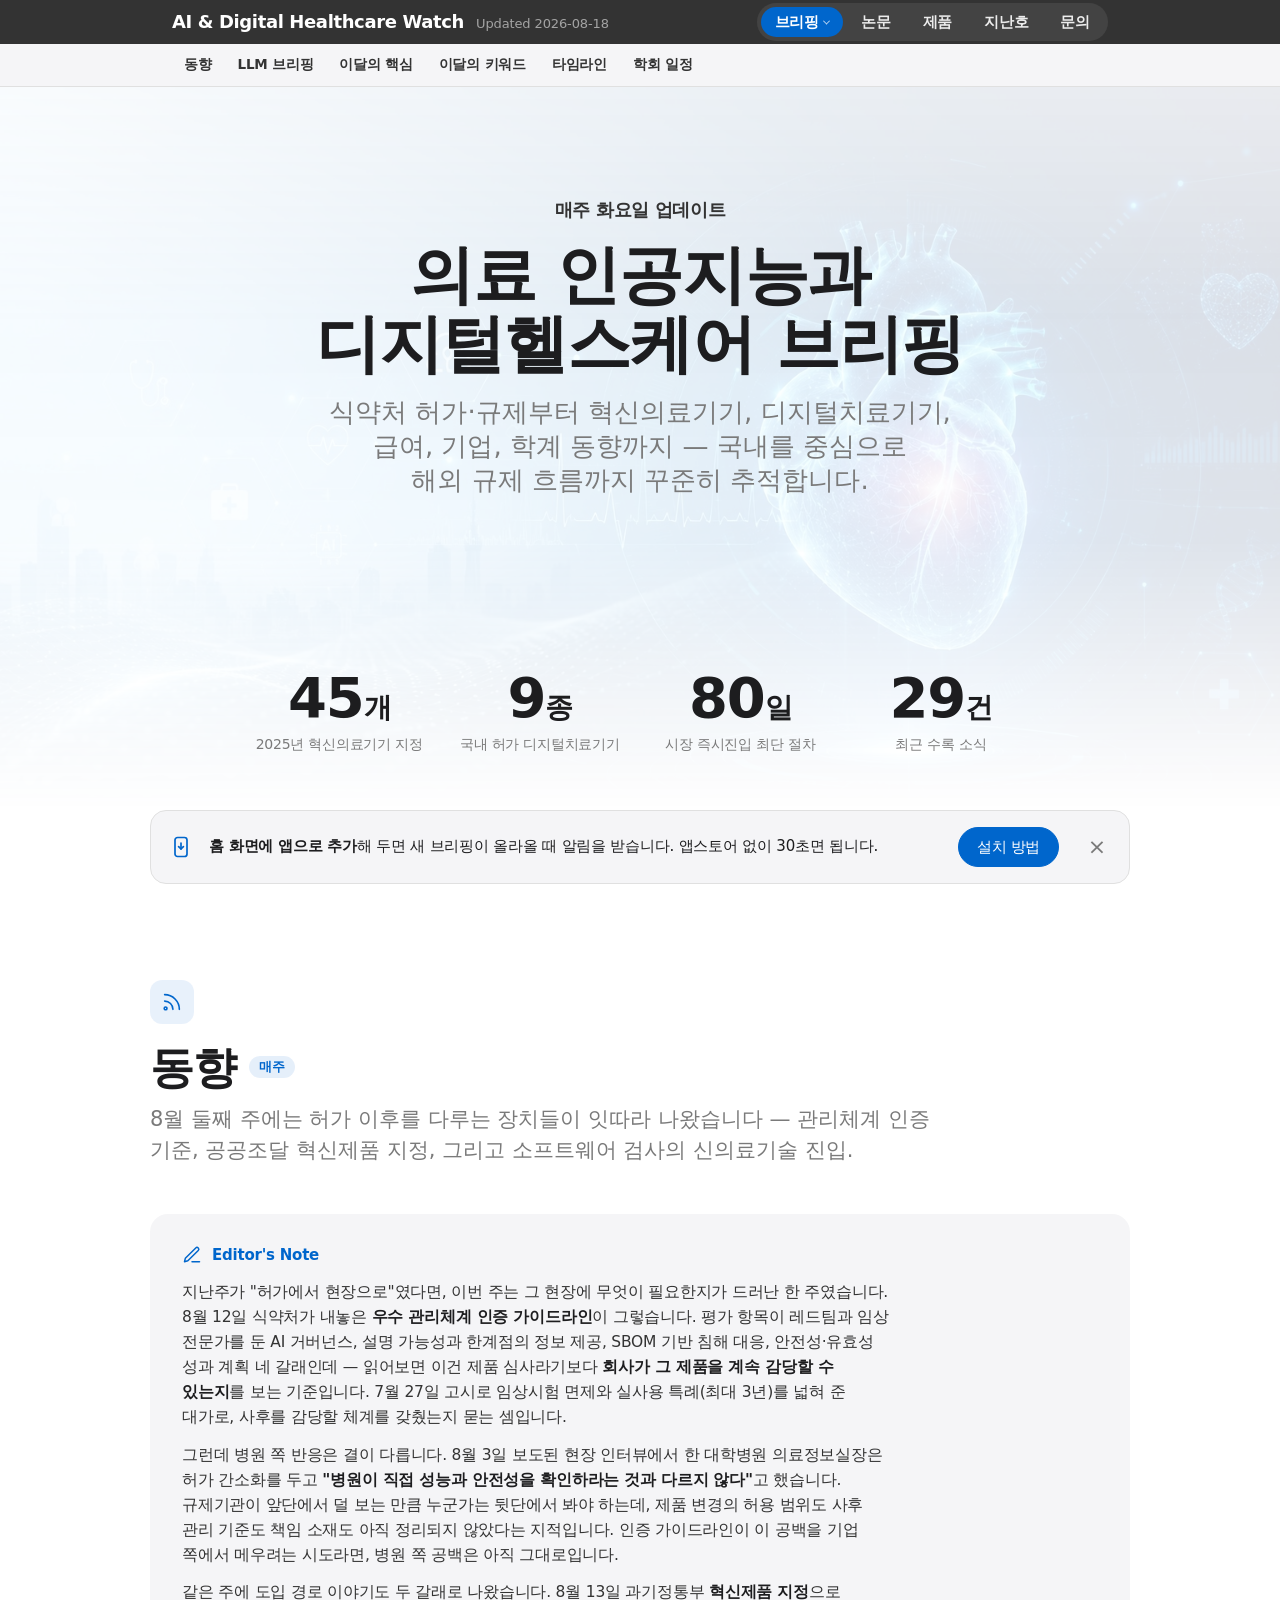
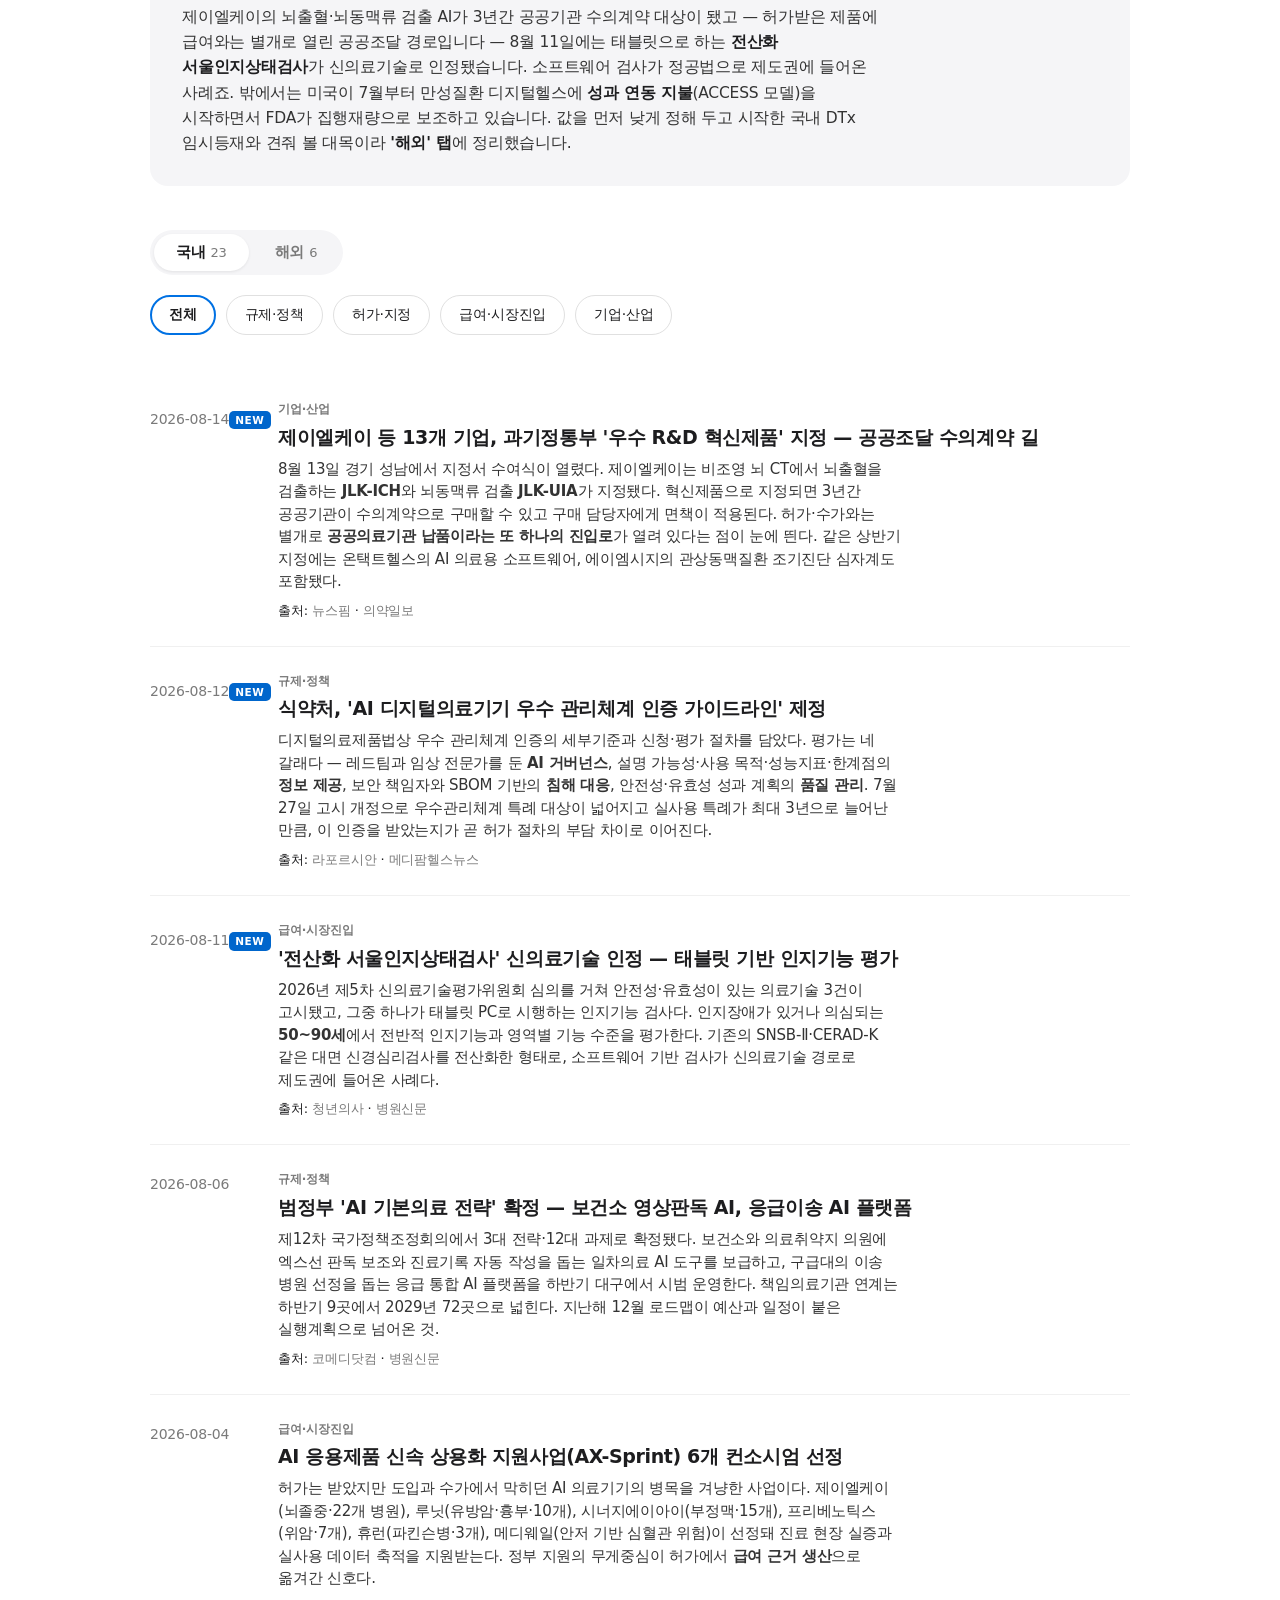
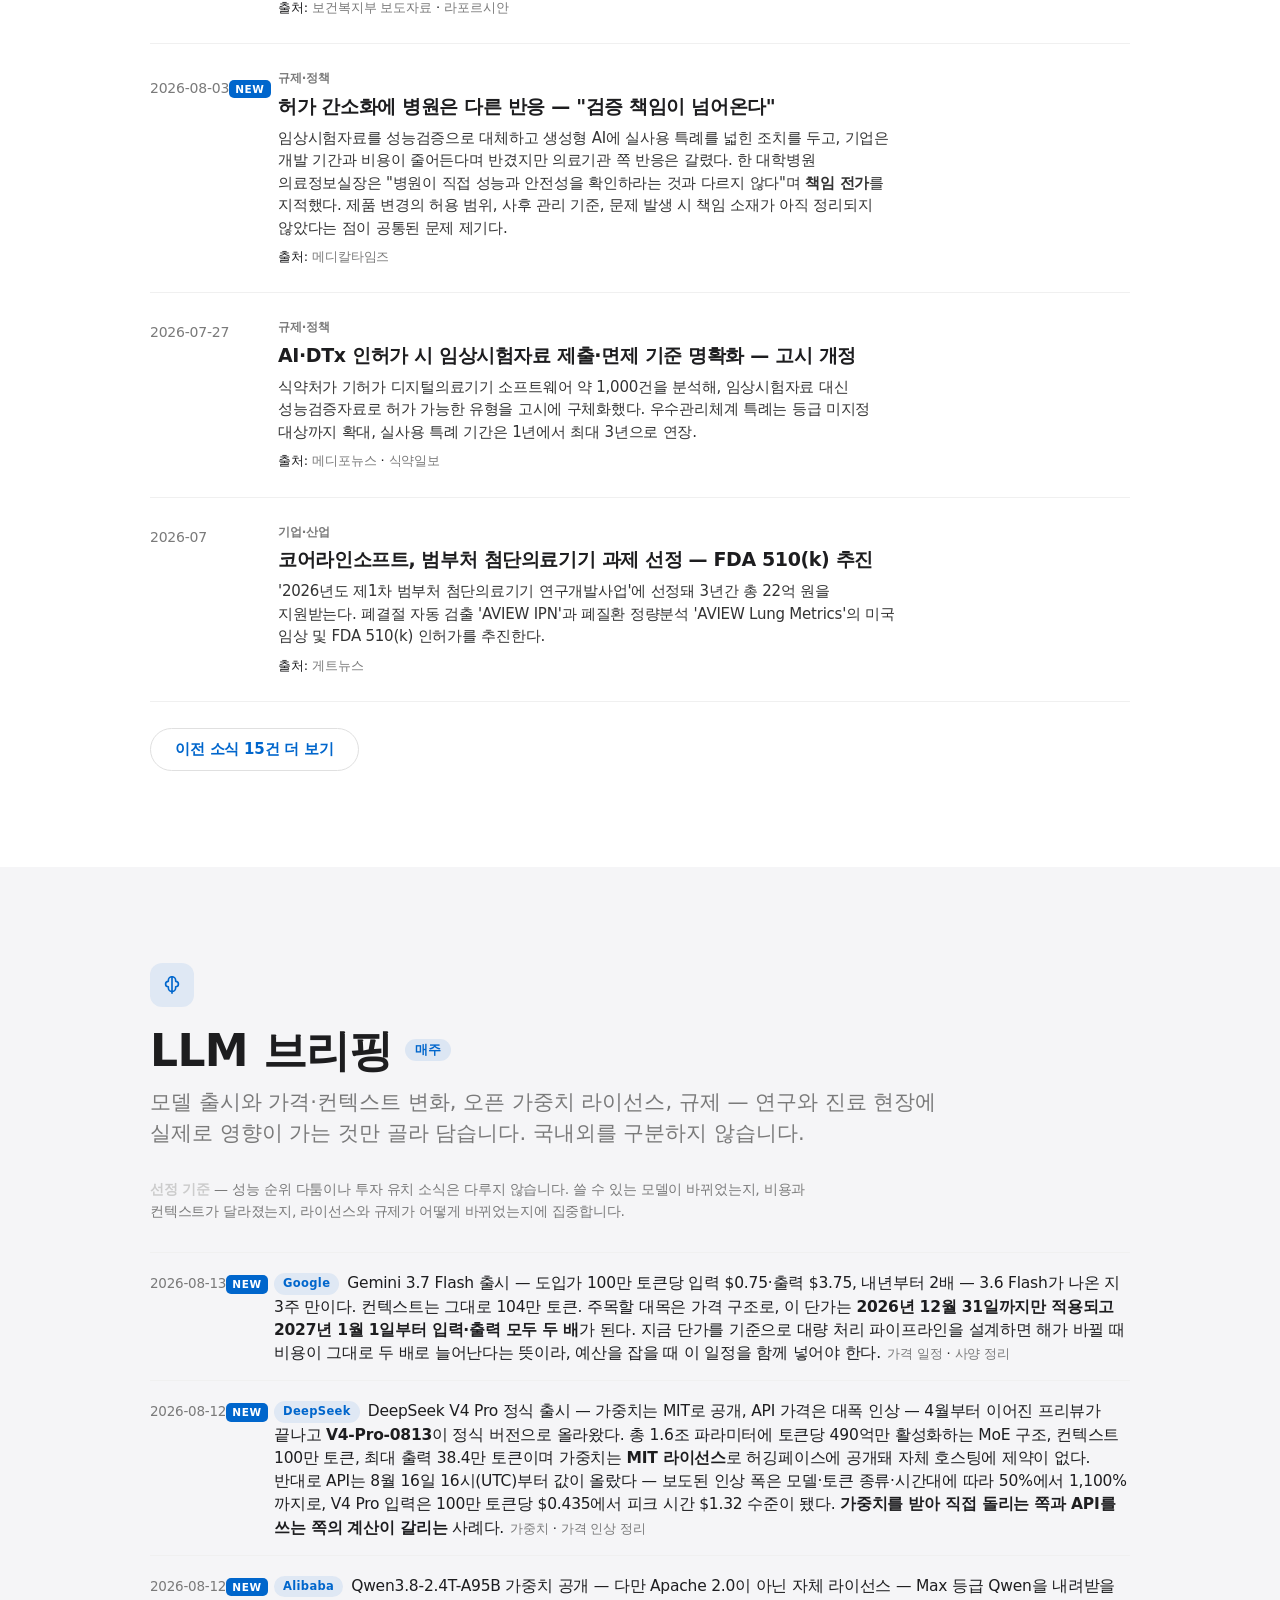
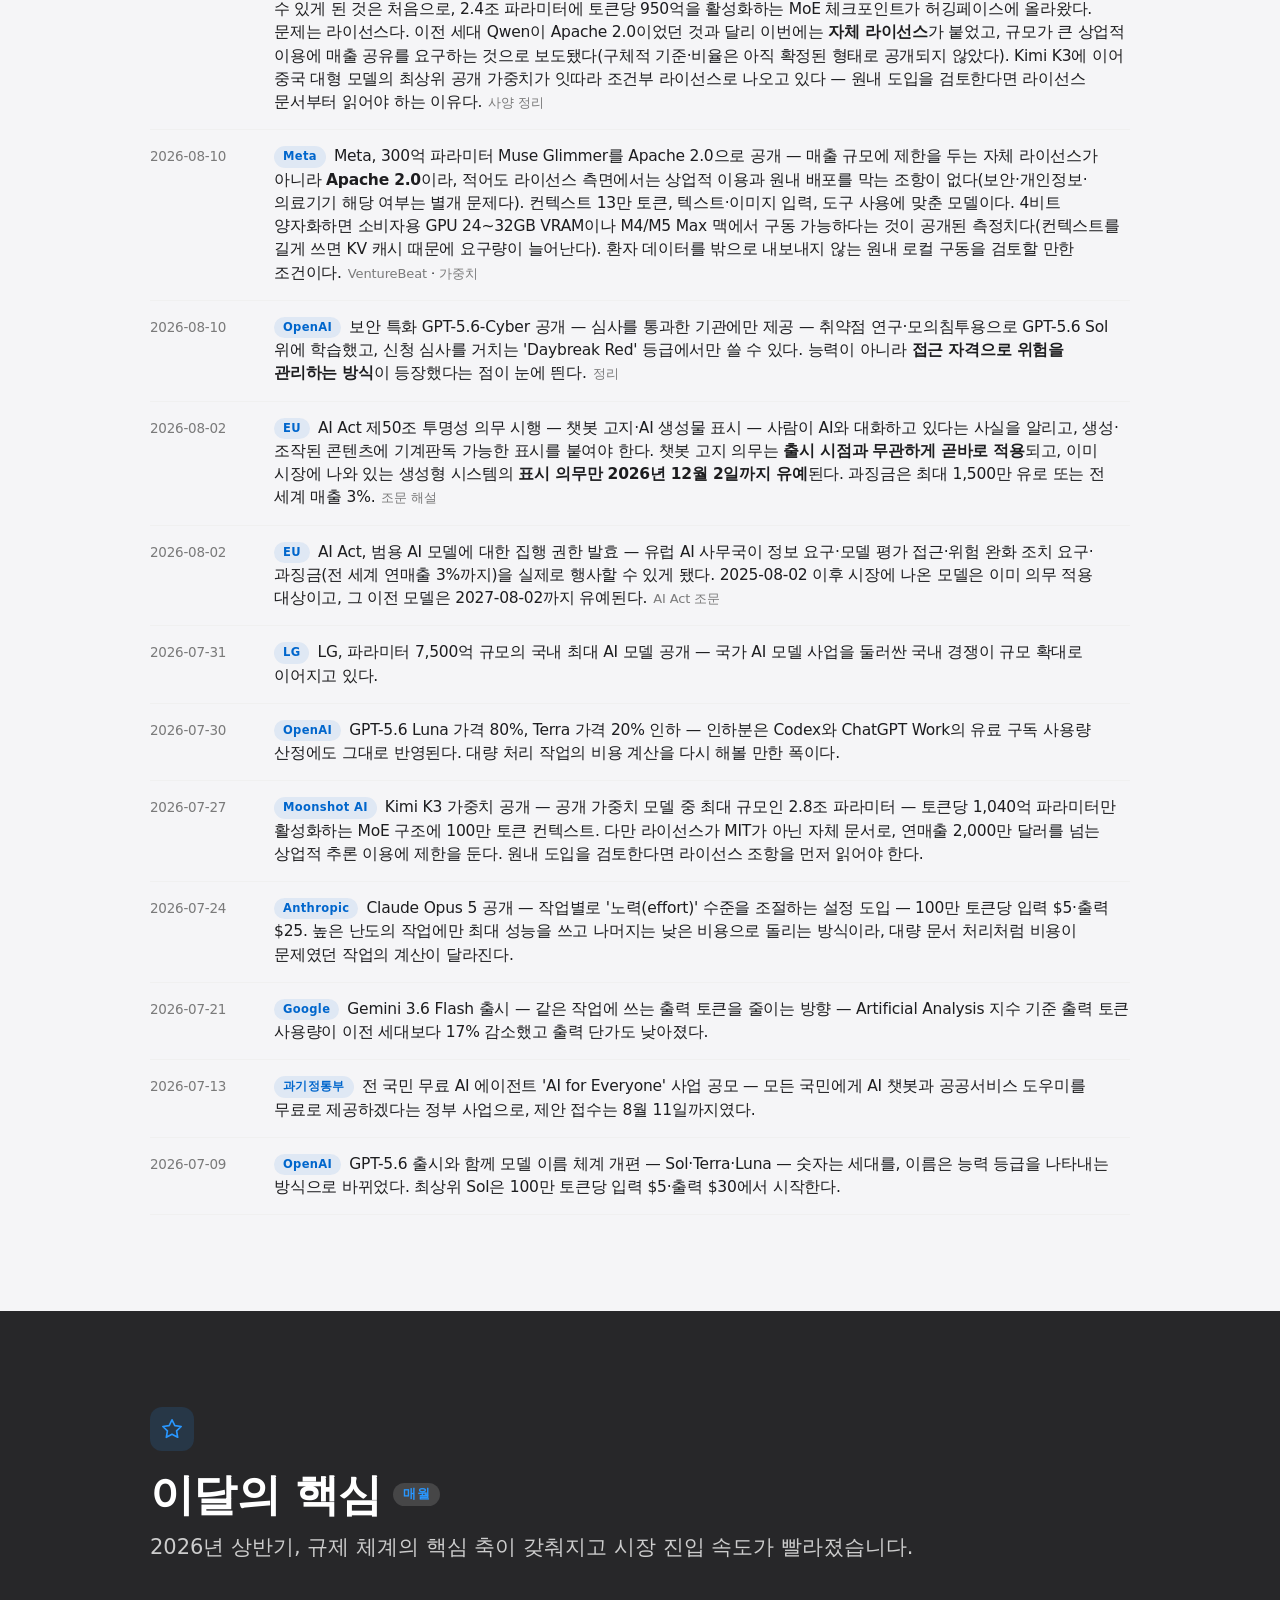
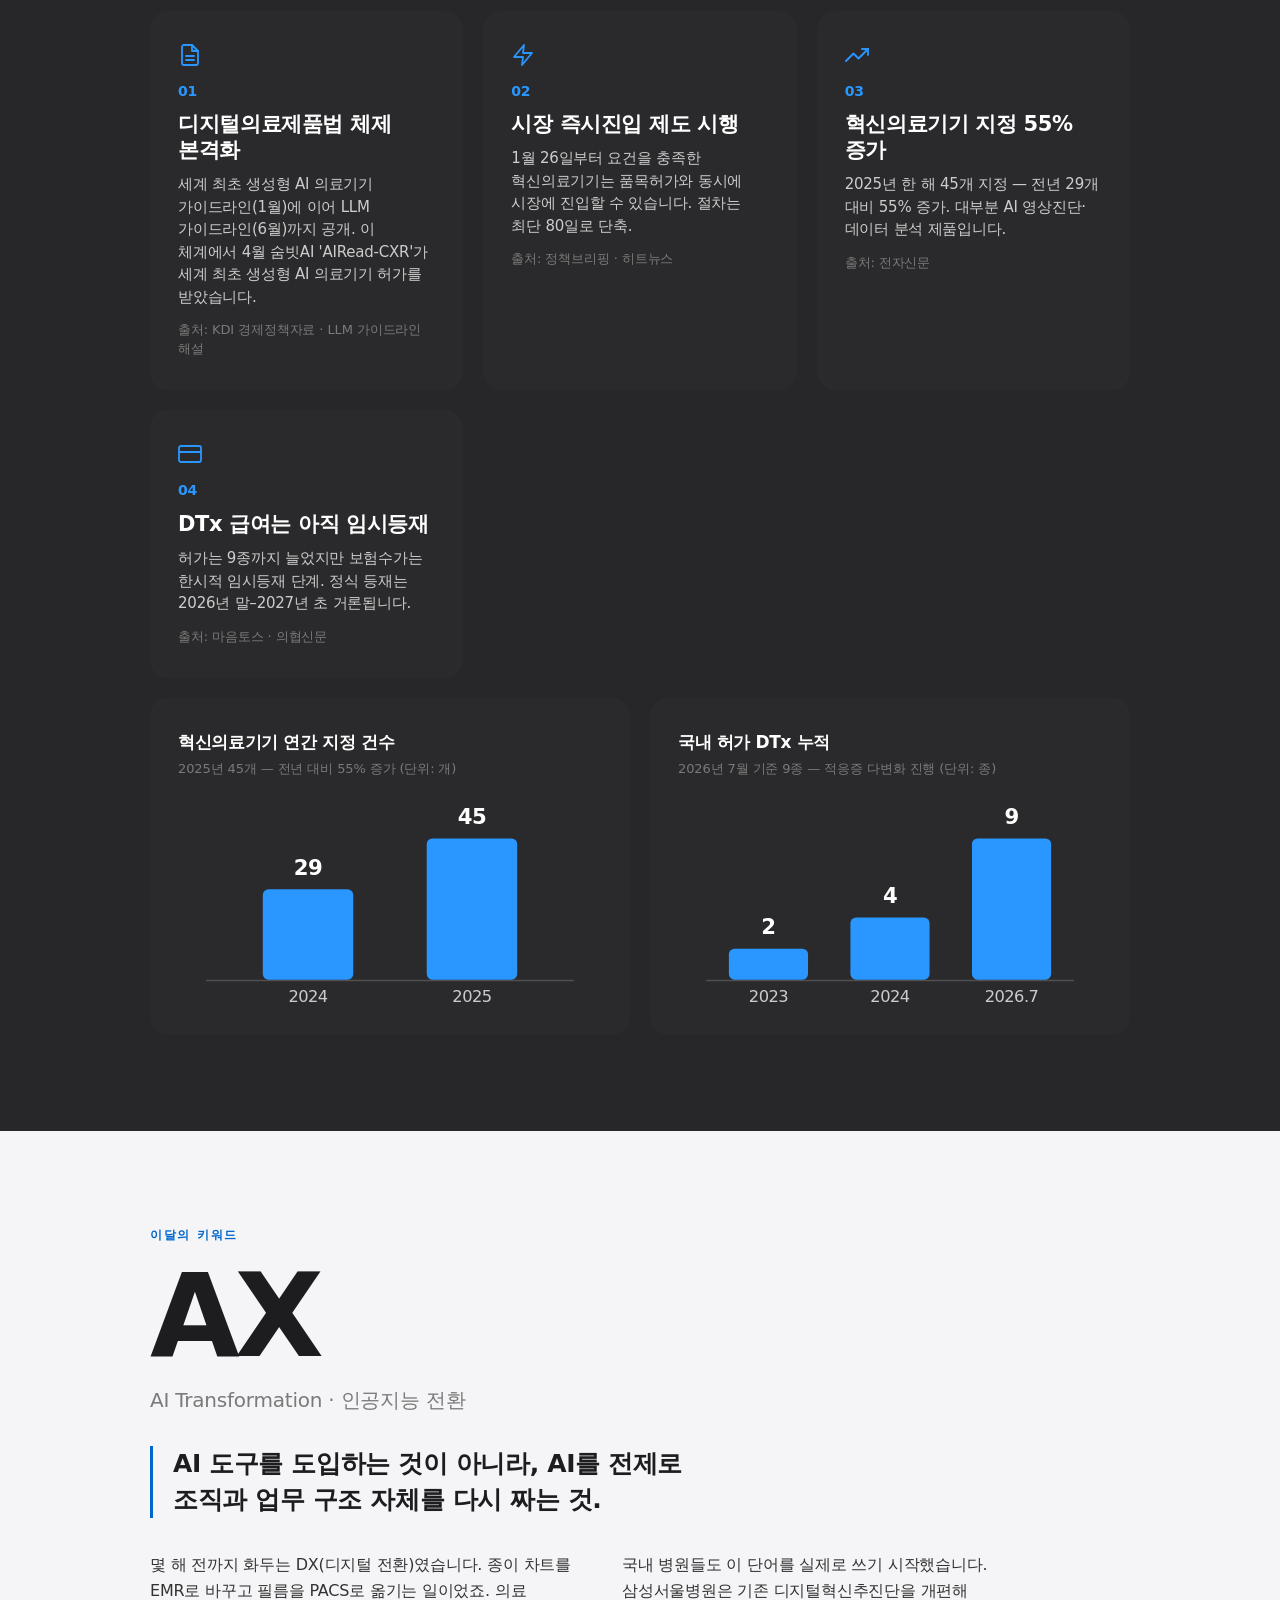
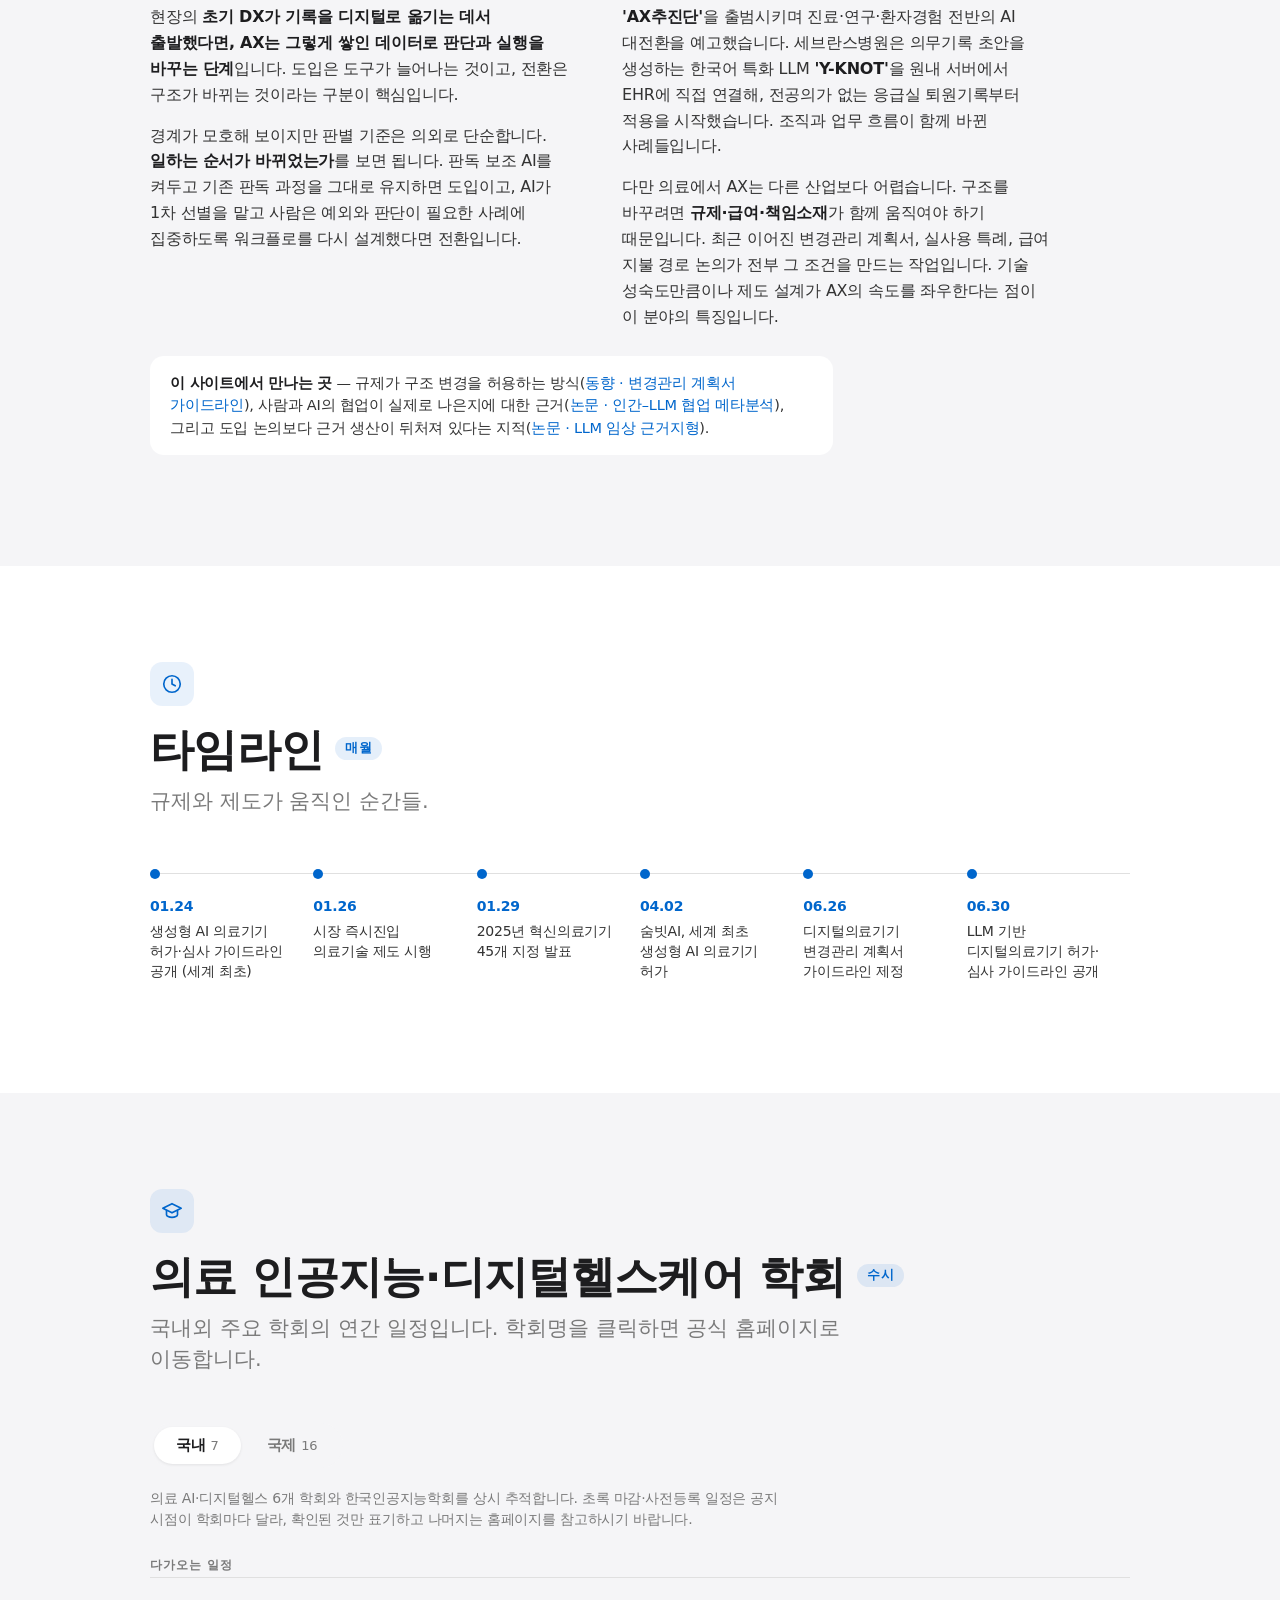
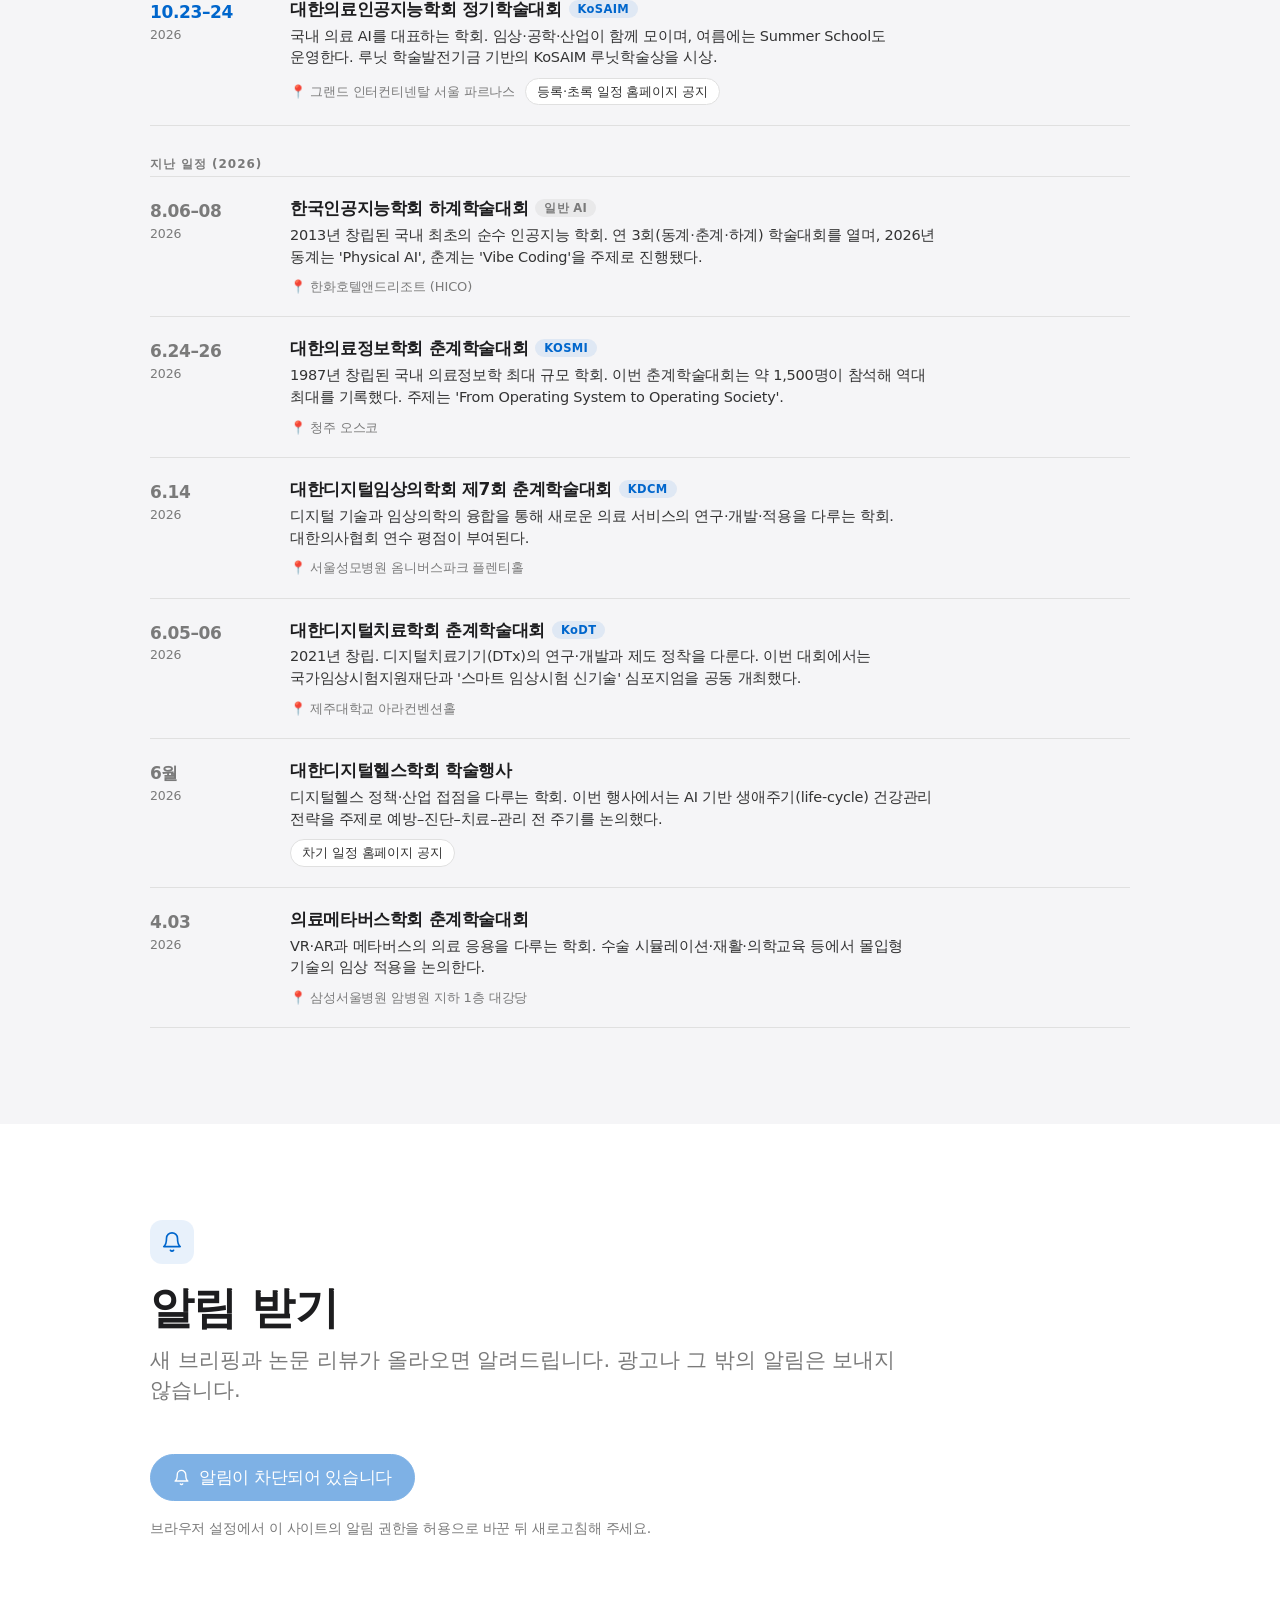
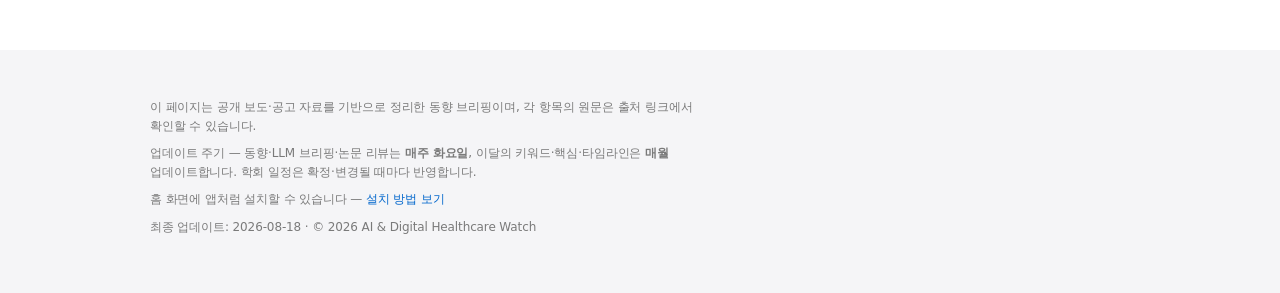
==== index.html @ 0e938708 "이번 업데이트에서 새로 들어온 항목에 NEW 배지 표시, 업데이트 날짜 8-18로 정정 항목에 data-added를 심고 페이지에서 가장 최근 값만 표시한다. 다음 업데이트가 올라" ====
<!DOCTYPE html>
<html lang="ko">
<head>
<meta charset="utf-8">
<meta name="viewport" content="width=device-width, initial-scale=1, viewport-fit=cover">
<meta name="description" content="국내 디지털헬스·의료 AI 규제, 허가, 급여, 기업·학회 동향과 논문 리뷰를 정리한 업데이트형 브리핑">
<title>AI &amp; Digital Healthcare Watch — 의료 인공지능·디지털헬스케어 동향</title>
<link rel="canonical" href="https://docgpt.ai.kr/">

<!-- PWA (홈화면 설치·오프라인) -->
<link rel="manifest" href="/manifest.json?v=3">
<meta name="theme-color" content="#000000">
<link rel="icon" href="/favicon.ico?v=2" sizes="any">
<link rel="icon" href="/icon-32.png?v=2" type="image/png" sizes="32x32">
<link rel="icon" href="/icon-192.png?v=2" type="image/png" sizes="192x192">
<link rel="apple-touch-icon" href="/apple-touch-icon.png?v=2">
<meta name="apple-mobile-web-app-capable" content="yes">
<meta name="apple-mobile-web-app-status-bar-style" content="black">
<meta name="apple-mobile-web-app-title" content="DocGPT">

<!-- Open Graph (페이스북·카카오톡 등 공유 미리보기) -->
<meta property="og:type" content="website">
<meta property="og:site_name" content="AI &amp; Digital Healthcare Watch">
<meta property="og:locale" content="ko_KR">
<meta property="og:url" content="https://docgpt.ai.kr/">
<meta property="og:title" content="의료 인공지능과 디지털헬스케어 브리핑">
<meta property="og:description" content="식약처 허가·규제부터 혁신의료기기, 디지털치료기기, 급여, 기업, 학회, 논문 리뷰까지 꾸준히 업데이트합니다.">
<meta property="og:image" content="https://docgpt.ai.kr/og-image.jpg">
<meta property="og:image:secure_url" content="https://docgpt.ai.kr/og-image.jpg">
<meta property="og:image:type" content="image/jpeg">
<meta property="og:image:width" content="1200">
<meta property="og:image:height" content="630">
<meta property="og:image:alt" content="AI &amp; Digital Healthcare Watch — 의료 인공지능과 디지털헬스케어 브리핑">
<meta name="twitter:card" content="summary_large_image">
<meta name="twitter:title" content="의료 인공지능과 디지털헬스케어 브리핑">
<meta name="twitter:description" content="식약처 허가·규제부터 혁신의료기기, 디지털치료기기, 급여, 기업, 학회, 논문 리뷰까지 꾸준히 업데이트합니다.">
<meta name="twitter:image" content="https://docgpt.ai.kr/og-image.jpg">
<link rel="stylesheet" href="/assets/site.css?v=3">
</head>
<body>

<header class="gnav">
  <div class="gnav-inner">
    <div class="brand">
      <a class="wordmark" href="#top">AI &amp; Digital Healthcare Watch</a>
      <span class="updated">Updated 2026-08-18</span>
    </div>
    <nav>
      <span class="menu-wrap">
        <a class="current" href="/" aria-haspopup="true" aria-expanded="false">브리핑</a>
        <span class="dropdown" role="menu">
          <a href="/#news">동향</a>
          <a href="/#llm">LLM 브리핑</a>
          <a href="/#highlights">이달의 핵심</a>
          <a href="/#keyword">이달의 키워드</a>
          <a href="/#timeline">타임라인</a>
          <a href="/#academia">학회 일정</a>
        </span>
      </span>
      <a href="/papers/">논문</a>
      <a href="/products/">제품</a>
      <a href="/archive/">지난호</a>
      <a href="/about/">문의</a>
    </nav>
  </div>
</header>

<!-- 브리핑 내부 섹션 바로가기 (site.css의 .subnav 컴포넌트 사용) -->
<nav class="subnav" aria-label="브리핑 섹션 바로가기">
  <div class="subnav-inner">
    <a href="#news">동향</a>
    <a href="#llm">LLM 브리핑</a>
    <a href="#highlights">이달의 핵심</a>
    <a href="#keyword">이달의 키워드</a>
    <a href="#timeline">타임라인</a>
    <a href="#academia">학회 일정</a>
  </div>
</nav>



<!-- ═══ Hero (white) ═══ -->
<section class="hero tile-white" id="top">
  <p class="issue-tag">매주 화요일 업데이트</p>
  <h1>의료 인공지능과<br>디지털헬스케어 브리핑</h1>
  <p class="lead">식약처 허가·규제부터 혁신의료기기, 디지털치료기기, 급여, 기업, 학계 동향까지 — 국내를 중심으로 해외 규제 흐름까지 꾸준히 추적합니다.</p>
  <div class="ecg-wrap" aria-hidden="true">
    <svg class="ecg" viewBox="0 0 900 80" preserveAspectRatio="none">
      <path class="ecg-path" fill="none" stroke-width="2" stroke-linejoin="round" stroke-linecap="round"
        d="M0 40 H137 L140 44 L144 10 L148 58 L151 40 H160 Q166 28 172 40 H357 L360 44 L364 10 L368 58 L371 40 H380 Q386 28 392 40 H577 L580 44 L584 10 L588 58 L591 40 H600 Q606 28 612 40 H797 L800 44 L804 10 L808 58 L811 40 H820 Q826 28 832 40 H900" />
    </svg>
  </div>
  <div class="stats">
    <div class="stat reveal">
      <div class="num"><span class="count" data-target="45">0</span><span class="unit">개</span></div>
      <div class="label">2025년 혁신의료기기 지정</div>
    </div>
    <div class="stat reveal">
      <div class="num"><span class="count" data-target="9">0</span><span class="unit">종</span></div>
      <div class="label">국내 허가 디지털치료기기</div>
    </div>
    <div class="stat reveal">
      <div class="num"><span class="count" data-target="80">0</span><span class="unit">일</span></div>
      <div class="label">시장 즉시진입 최단 절차</div>
    </div>
    <div class="stat reveal">
      <div class="num"><span class="count" data-target="29">0</span><span class="unit">건</span></div>
      <div class="label">최근 수록 소식</div>
    </div>
  </div>
</section>

<!-- 설치 권유: 아직 홈 화면에 추가하지 않은 방문자에게만 스크립트가 켠다 -->
<aside class="install-hint" id="install-hint" hidden>
  <div class="install-hint-inner">
    <span class="install-hint-icon" aria-hidden="true"><svg viewBox="0 0 24 24"><rect x="6" y="2.5" width="12" height="19" rx="2.5"/><path d="M12 8v6"/><polyline points="9.6 11.6 12 14 14.4 11.6"/></svg></span>
    <p><strong>홈 화면에 앱으로 추가</strong>해 두면 새 브리핑이 올라올 때 알림을 받습니다. 앱스토어 없이 30초면 됩니다.</p>
    <a class="btn-pill" href="/install/">설치 방법</a>
    <button type="button" class="install-hint-close" id="install-hint-close" aria-label="이 안내 닫기">&times;</button>
  </div>
</aside>

<!-- ═══ 동향 (white) ═══ -->
<section class="tile tile-white" id="news">
  <div class="tile-inner">
    <div class="sec-badge reveal"><svg viewBox="0 0 24 24" aria-hidden="true"><path d="M4 11a9 9 0 0 1 9 9"/><path d="M4 4a16 16 0 0 1 16 16"/><circle cx="5" cy="19" r="1.5"/></svg></div>
    <h2 class="sec-head reveal">동향<span class="cadence">매주</span></h2>
    <p class="sec-sub reveal">8월 둘째 주에는 허가 이후를 다루는 장치들이 잇따라 나왔습니다 — 관리체계 인증 기준, 공공조달 혁신제품 지정, 그리고 소프트웨어 검사의 신의료기술 진입.</p>

    <div class="editors-note reveal">
      <div class="en-head">
        <svg viewBox="0 0 24 24" aria-hidden="true"><path d="M12 20h9"/><path d="M16.5 3.5a2.1 2.1 0 0 1 3 3L7 19l-4 1 1-4z"/></svg>
        <h3>Editor's Note</h3>
      </div>
      <p>지난주가 "허가에서 현장으로"였다면, 이번 주는 그 현장에 무엇이 필요한지가 드러난 한 주였습니다. 8월 12일 식약처가 내놓은 <strong>우수 관리체계 인증 가이드라인</strong>이 그렇습니다. 평가 항목이 레드팀과 임상 전문가를 둔 AI 거버넌스, 설명 가능성과 한계점의 정보 제공, SBOM 기반 침해 대응, 안전성·유효성 성과 계획 네 갈래인데 — 읽어보면 이건 제품 심사라기보다 <strong>회사가 그 제품을 계속 감당할 수 있는지</strong>를 보는 기준입니다. 7월 27일 고시로 임상시험 면제와 실사용 특례(최대 3년)를 넓혀 준 대가로, 사후를 감당할 체계를 갖췄는지 묻는 셈입니다.</p>
      <p>그런데 병원 쪽 반응은 결이 다릅니다. 8월 3일 보도된 현장 인터뷰에서 한 대학병원 의료정보실장은 허가 간소화를 두고 <strong>"병원이 직접 성능과 안전성을 확인하라는 것과 다르지 않다"</strong>고 했습니다. 규제기관이 앞단에서 덜 보는 만큼 누군가는 뒷단에서 봐야 하는데, 제품 변경의 허용 범위도 사후 관리 기준도 책임 소재도 아직 정리되지 않았다는 지적입니다. 인증 가이드라인이 이 공백을 기업 쪽에서 메우려는 시도라면, 병원 쪽 공백은 아직 그대로입니다.</p>
      <p>같은 주에 도입 경로 이야기도 두 갈래로 나왔습니다. 8월 13일 과기정통부 <strong>혁신제품 지정</strong>으로 제이엘케이의 뇌출혈·뇌동맥류 검출 AI가 3년간 공공기관 수의계약 대상이 됐고 — 허가받은 제품에 급여와는 별개로 열린 공공조달 경로입니다 — 8월 11일에는 태블릿으로 하는 <strong>전산화 서울인지상태검사</strong>가 신의료기술로 인정됐습니다. 소프트웨어 검사가 정공법으로 제도권에 들어온 사례죠. 밖에서는 미국이 7월부터 만성질환 디지털헬스에 <strong>성과 연동 지불</strong>(ACCESS 모델)을 시작하면서 FDA가 집행재량으로 보조하고 있습니다. 값을 먼저 낮게 정해 두고 시작한 국내 DTx 임시등재와 견줘 볼 대목이라 <strong>'해외' 탭</strong>에 정리했습니다.</p>
    </div>

    <div class="scope-toggle reveal" role="tablist" aria-label="국내·해외 전환">
      <button class="scope-btn" id="scope-dom" role="tab" aria-selected="true" aria-controls="pane-domestic">국내<span class="cnt">23</span></button>
      <button class="scope-btn" id="scope-intl" role="tab" aria-selected="false" aria-controls="pane-intl">해외<span class="cnt">6</span></button>
    </div>

    <div id="pane-intl" role="tabpanel" aria-labelledby="scope-intl" hidden>
      <p class="intl-note">국내 규제·시장에 영향을 주는 해외 소식만 추립니다. 한국 기업의 해외 진출 소식은 국내 동향의 '기업·산업'에 있습니다.</p>
      <div class="intl-list">
        <div class="intl-item">
          <div class="date">2026-07-27</div>
          <div class="txt">
            <span class="org">EU</span><a href="https://www.koreaiin.com/news/899115" target="_blank" rel="noopener">EU AI Act, 의료기기 등 고위험 AI 규제 적용을 2028년 8월로 연기</a> — 'Digital Omnibus' 개정이 2026년 7월 24일 관보 게재를 거쳐 <strong>7월 27일 발효</strong>되면서 확정됐다. 부속서 I(의료기기 등 규제제품 내장형)은 2028년 8월 2일, 부속서 III(독립형 고위험 시스템)은 2027년 12월 2일로 각각 미뤄졌다. 다만 제50조 투명성 의무는 예정대로 <strong>2026년 8월 2일 시행됐고</strong>, 그 이전에 출시된 일부 합성콘텐츠 생성 시스템의 표시 의무 전환기한은 2026년 12월 2일이다.<span class="src"><a href="https://www.lawtimes.co.kr/news/articleViewAmp.html?idxno=223727" target="_blank" rel="noopener">법률신문</a> · <a href="https://www.gibsondunn.com/eu-ai-act-omnibus-agreement-postponed-high-risk-deadlines-and-other-key-changes/" target="_blank" rel="noopener">Gibson Dunn</a> · <a href="https://www.cooley.com/news/insight/2026/2026-08-03-eu-ai-act-transparency-obligations-take-effect-2-august-2026" target="_blank" rel="noopener">Cooley</a></span>
          </div>
        </div>
        <div class="intl-item">
          <div class="date">2026-07-02</div>
          <div class="txt">
            <span class="org">CMS</span><a href="https://distilinfo.com/2026/07/20/software-medical-service-cms-ai-payment/" target="_blank" rel="noopener">미국 메디케어, AI 진단 소프트웨어 전용 지불 경로 '소프트웨어 의료서비스(SaMS)' 신설 제안</a> — 2027 외래 수가 제안 규칙에 포함, AI 급여의 표준 틀을 처음 세우려는 시도.<span class="src"><a href="https://www.beckerspayer.com/financial/cms-floats-new-medicare-payment-category-for-ai-diagnostic-software-6-notes/" target="_blank" rel="noopener">Becker's</a></span>
          </div>
        </div>
        <div class="intl-item" data-added="2026-08-18">
          <div class="date">2026-07-01</div>
          <div class="txt">
            <span class="org">CMS · FDA</span><a href="https://www.healthcaredive.com/news/150-healthcare-organizations-approved-access-model-cms/817426/" target="_blank" rel="noopener">미국 ACCESS 모델 개시 — 디지털헬스에 '성과 연동' 지불, FDA는 집행재량으로 보조</a> — 만성질환(당뇨·고혈압·이상지질혈증·근골격통증·불안·우울)을 대상으로 <strong>서비스 양이 아니라 환자 성과에 따라</strong> 지불하는 10년짜리 메디케어 시범 모델로, 150곳 넘는 디지털헬스 기업·의료기관이 참여한다. 지불 수준은 대상자당 월 $7.50~$35 수준으로 알려졌다. FDA는 짝을 맞춰 <strong>TEMPO 파일럿</strong>을 열어, 이 모델 안에서 쓰이는 일부 디지털헬스 기기에 대해 시판 전 인허가·표시 요건의 집행재량을 요청할 수 있게 했다. 국내 DTx 임시등재가 낮은 수가로 겉돈 것과 대비되는 설계여서 눈여겨볼 만하다.<span class="src"><a href="https://www.fda.gov/medical-devices/digital-health-center-excellence/tempo-digital-health-devices-pilot" target="_blank" rel="noopener">FDA TEMPO</a> · <a href="https://www.statnews.com/2026/04/13/cms-access-medicare-chronic-care-pilot-program-participants/" target="_blank" rel="noopener">STAT</a></span>
          </div>
        </div>
        <div class="intl-item">
          <div class="date">2026-03</div>
          <div class="txt">
            <span class="org">FDA</span><a href="https://intuitionlabs.ai/articles/fda-ai-medical-device-tracker" target="_blank" rel="noopener">FDA 인가 AI 의료기기 누적 1,451개 (2026년 3월 기준)</a> — 대부분 영상·진단 분야이며 다수가 510(k) 경로. 다만 FDA 목록에는 생성형 AI·LLM 기반임이 명시된 기기가 아직 없어, FDA는 해당 기기를 목록에 별도 표기하는 방안을 검토 중이다.<span class="src"><a href="https://intuitionlabs.ai/articles/fda-approved-ai-medical-devices-list" target="_blank" rel="noopener">기기 목록</a></span>
          </div>
        </div>
        <div class="intl-item">
          <div class="date">2026 진행 중</div>
          <div class="txt">
            <span class="org">FDA</span><a href="https://www.hoganlovells.com/en/publications/fda-device-guidance-agenda-what-to-watch-in-2026" target="_blank" rel="noopener">AI 의료기기 전주기 관리 종합 가이던스, 아직 초안 단계</a> — 확정은 2026년 말–2027년 전망. FDA는 LLM 기반 기기를 목록에 별도 표기할 계획을 밝혔다. 국내 가이드라인이 앞서 나간 셈.<span class="src"><a href="https://casrai.org/guides/fda-ai-guidance" target="_blank" rel="noopener">FDA AI 가이던스 정리</a></span>
          </div>
        </div>
        <div class="intl-item">
          <div class="date">2026-01</div>
          <div class="txt">
            <span class="org">CPT</span><a href="https://www.acep.org/emultrasound/newsroom/february-2026/ai-in-pocus-an-overview-of-the-current-billing-and-reimbursement" target="_blank" rel="noopener">미국 임상 AI용 CPT 코드는 26개, 정식 등재(Category I)는 단 3개</a> — FFR-CT, 당뇨망막병증 검출 등. 나머지는 지역 심사기관의 개별 가격 책정에 의존해 급여가 들쭉날쭉하다는 지적이 나온다.
          </div>
        </div>
      </div>
    </div>

    <div id="pane-domestic" role="tabpanel" aria-labelledby="scope-dom">
    <div class="filter-row reveal" role="group" aria-label="카테고리 필터">
      <button class="filter-chip" data-filter="all" aria-pressed="true">전체</button>
      <button class="filter-chip" data-filter="reg" aria-pressed="false">규제·정책</button>
      <button class="filter-chip" data-filter="app" aria-pressed="false">허가·지정</button>
      <button class="filter-chip" data-filter="pay" aria-pressed="false">급여·시장진입</button>
      <button class="filter-chip" data-filter="biz" aria-pressed="false">기업·산업</button>
    </div>

    <article class="entry reveal" data-cat="biz" data-added="2026-08-18">
      <div class="date">2026-08-14</div>
      <div>
        <div class="cat">기업·산업</div>
        <h3><a href="https://www.newspim.com/news/view/20260814000838" target="_blank" rel="noopener">제이엘케이 등 13개 기업, 과기정통부 '우수 R&amp;D 혁신제품' 지정 — 공공조달 수의계약 길</a></h3>
        <p>8월 13일 경기 성남에서 지정서 수여식이 열렸다. 제이엘케이는 비조영 뇌 CT에서 뇌출혈을 검출하는 <strong>JLK-ICH</strong>와 뇌동맥류 검출 <strong>JLK-UIA</strong>가 지정됐다. 혁신제품으로 지정되면 3년간 공공기관이 수의계약으로 구매할 수 있고 구매 담당자에게 면책이 적용된다. 허가·수가와는 별개로 <strong>공공의료기관 납품이라는 또 하나의 진입로</strong>가 열려 있다는 점이 눈에 띈다. 같은 상반기 지정에는 온택트헬스의 AI 의료용 소프트웨어, 에이엠시지의 관상동맥질환 조기진단 심자계도 포함됐다.</p>
        <div class="src">출처: <a href="https://www.newspim.com/news/view/20260814000838" target="_blank" rel="noopener">뉴스핌</a> · <a href="https://www.medicaldaily.co.kr/post/22060" target="_blank" rel="noopener">의약일보</a></div>
      </div>
    </article>

    <article class="entry reveal" data-cat="reg" data-added="2026-08-18">
      <div class="date">2026-08-12</div>
      <div>
        <div class="cat">규제·정책</div>
        <h3><a href="https://www.rapportian.com/news/articleView.html?idxno=239335" target="_blank" rel="noopener">식약처, 'AI 디지털의료기기 우수 관리체계 인증 가이드라인' 제정</a></h3>
        <p>디지털의료제품법상 우수 관리체계 인증의 세부기준과 신청·평가 절차를 담았다. 평가는 네 갈래다 — 레드팀과 임상 전문가를 둔 <strong>AI 거버넌스</strong>, 설명 가능성·사용 목적·성능지표·한계점의 <strong>정보 제공</strong>, 보안 책임자와 SBOM 기반의 <strong>침해 대응</strong>, 안전성·유효성 성과 계획의 <strong>품질 관리</strong>. 7월 27일 고시 개정으로 우수관리체계 특례 대상이 넓어지고 실사용 특례가 최대 3년으로 늘어난 만큼, 이 인증을 받았는지가 곧 허가 절차의 부담 차이로 이어진다.</p>
        <div class="src">출처: <a href="https://www.rapportian.com/news/articleView.html?idxno=239335" target="_blank" rel="noopener">라포르시안</a> · <a href="https://www.medipharmhealth.co.kr/news/article.html?no=118647" target="_blank" rel="noopener">메디팜헬스뉴스</a></div>
      </div>
    </article>

    <article class="entry reveal" data-cat="pay" data-added="2026-08-18">
      <div class="date">2026-08-11</div>
      <div>
        <div class="cat">급여·시장진입</div>
        <h3><a href="http://www.docdocdoc.co.kr/news/articleView.html?idxno=3041695" target="_blank" rel="noopener">'전산화 서울인지상태검사' 신의료기술 인정 — 태블릿 기반 인지기능 평가</a></h3>
        <p>2026년 제5차 신의료기술평가위원회 심의를 거쳐 안전성·유효성이 있는 의료기술 3건이 고시됐고, 그중 하나가 태블릿 PC로 시행하는 인지기능 검사다. 인지장애가 있거나 의심되는 <strong>50~90세</strong>에서 전반적 인지기능과 영역별 기능 수준을 평가한다. 기존의 SNSB-Ⅱ·CERAD-K 같은 대면 신경심리검사를 전산화한 형태로, 소프트웨어 기반 검사가 신의료기술 경로로 제도권에 들어온 사례다.</p>
        <div class="src">출처: <a href="http://www.docdocdoc.co.kr/news/articleView.html?idxno=3041695" target="_blank" rel="noopener">청년의사</a> · <a href="https://www.khanews.com/news/articleView.html?idxno=248855" target="_blank" rel="noopener">병원신문</a></div>
      </div>
    </article>

    <article class="entry reveal" data-cat="reg">
      <div class="date">2026-08-06</div>
      <div>
        <div class="cat">규제·정책</div>
        <h3><a href="https://kormedi.com/2843249/" target="_blank" rel="noopener">범정부 'AI 기본의료 전략' 확정 — 보건소 영상판독 AI, 응급이송 AI 플랫폼</a></h3>
        <p>제12차 국가정책조정회의에서 3대 전략·12대 과제로 확정됐다. 보건소와 의료취약지 의원에 엑스선 판독 보조와 진료기록 자동 작성을 돕는 일차의료 AI 도구를 보급하고, 구급대의 이송 병원 선정을 돕는 응급 통합 AI 플랫폼을 하반기 대구에서 시범 운영한다. 책임의료기관 연계는 하반기 9곳에서 2029년 72곳으로 넓힌다. 지난해 12월 로드맵이 예산과 일정이 붙은 실행계획으로 넘어온 것.</p>
        <div class="src">출처: <a href="https://kormedi.com/2843249/" target="_blank" rel="noopener">코메디닷컴</a> · <a href="http://www.khanews.com/news/articleView.html?idxno=248716" target="_blank" rel="noopener">병원신문</a></div>
      </div>
    </article>

    <article class="entry reveal" data-cat="pay">
      <div class="date">2026-08-04</div>
      <div>
        <div class="cat">급여·시장진입</div>
        <h3><a href="https://mohw.go.kr/board.es?act=view&amp;bid=0027&amp;list_no=1491517&amp;mid=a10503010200&amp;nPage=1&amp;tag=" target="_blank" rel="noopener">AI 응용제품 신속 상용화 지원사업(AX-Sprint) 6개 컨소시엄 선정</a></h3>
        <p>허가는 받았지만 도입과 수가에서 막히던 AI 의료기기의 병목을 겨냥한 사업이다. 제이엘케이(뇌졸중·22개 병원), 루닛(유방암·흉부·10개), 시너지에이아이(부정맥·15개), 프리베노틱스(위암·7개), 휴런(파킨슨병·3개), 메디웨일(안저 기반 심혈관 위험)이 선정돼 진료 현장 실증과 실사용 데이터 축적을 지원받는다. 정부 지원의 무게중심이 허가에서 <strong>급여 근거 생산</strong>으로 옮겨간 신호다.</p>
        <div class="src">출처: <a href="https://mohw.go.kr/board.es?act=view&amp;bid=0027&amp;list_no=1491517&amp;mid=a10503010200&amp;nPage=1&amp;tag=" target="_blank" rel="noopener">보건복지부 보도자료</a> · <a href="https://www.rapportian.com/news/articleView.html?idxno=239029" target="_blank" rel="noopener">라포르시안</a></div>
      </div>
    </article>

    <article class="entry reveal" data-cat="reg" data-added="2026-08-18">
      <div class="date">2026-08-03</div>
      <div>
        <div class="cat">규제·정책</div>
        <h3><a href="https://www.medicaltimes.com/Main/News/NewsView.html?ID=1169981" target="_blank" rel="noopener">허가 간소화에 병원은 다른 반응 — "검증 책임이 넘어온다"</a></h3>
        <p>임상시험자료를 성능검증으로 대체하고 생성형 AI에 실사용 특례를 넓힌 조치를 두고, 기업은 개발 기간과 비용이 줄어든다며 반겼지만 의료기관 쪽 반응은 갈렸다. 한 대학병원 의료정보실장은 "병원이 직접 성능과 안전성을 확인하라는 것과 다르지 않다"며 <strong>책임 전가</strong>를 지적했다. 제품 변경의 허용 범위, 사후 관리 기준, 문제 발생 시 책임 소재가 아직 정리되지 않았다는 점이 공통된 문제 제기다.</p>
        <div class="src">출처: <a href="https://www.medicaltimes.com/Main/News/NewsView.html?ID=1169981" target="_blank" rel="noopener">메디칼타임즈</a></div>
      </div>
    </article>

    <article class="entry reveal" data-cat="reg">
      <div class="date">2026-07-27</div>
      <div>
        <div class="cat">규제·정책</div>
        <h3><a href="https://www.medifonews.com/news/article.html?no=215360" target="_blank" rel="noopener">AI·DTx 인허가 시 임상시험자료 제출·면제 기준 명확화 — 고시 개정</a></h3>
        <p>식약처가 기허가 디지털의료기기 소프트웨어 약 1,000건을 분석해, 임상시험자료 대신 성능검증자료로 허가 가능한 유형을 고시에 구체화했다. 우수관리체계 특례는 등급 미지정 대상까지 확대, 실사용 특례 기간은 1년에서 최대 3년으로 연장.</p>
        <div class="src">출처: <a href="https://www.medifonews.com/news/article.html?no=215360" target="_blank" rel="noopener">메디포뉴스</a> · <a href="http://www.kfdn.co.kr/72975" target="_blank" rel="noopener">식약일보</a></div>
      </div>
    </article>

    <article class="entry reveal" data-cat="biz">
      <div class="date">2026-07</div>
      <div>
        <div class="cat">기업·산업</div>
        <h3><a href="https://www.getnews.co.kr/news/articleView.html?idxno=869625" target="_blank" rel="noopener">코어라인소프트, 범부처 첨단의료기기 과제 선정 — FDA 510(k) 추진</a></h3>
        <p>'2026년도 제1차 범부처 첨단의료기기 연구개발사업'에 선정돼 3년간 총 22억 원을 지원받는다. 폐결절 자동 검출 'AVIEW IPN'과 폐질환 정량분석 'AVIEW Lung Metrics'의 미국 임상 및 FDA 510(k) 인허가를 추진한다.</p>
        <div class="src">출처: <a href="https://www.getnews.co.kr/news/articleView.html?idxno=869625" target="_blank" rel="noopener">게트뉴스</a></div>
      </div>
    </article>

    <article class="entry reveal" data-cat="reg">
      <div class="date">2026-06-30</div>
      <div>
        <div class="cat">규제·정책</div>
        <h3><a href="https://sooyongshin.wordpress.com/2026/07/19/%EC%8B%9D%EC%95%BD%EC%B2%98-llm-%EA%B8%B0%EB%B0%98-%EB%94%94%EC%A7%80%ED%84%B8%EC%9D%98%EB%A3%8C%EA%B8%B0%EA%B8%B0-%ED%97%88%EA%B0%80-%EC%8B%AC%EC%82%AC-%EA%B0%80%EC%9D%B4%EB%93%9C%EB%9D%BC%EC%9D%B8/" target="_blank" rel="noopener">LLM 기반 디지털의료기기 허가·심사 가이드라인 공개</a></h3>
        <p>대규모언어모델(LLM)을 활용한 디지털의료기기의 허가·심사 기준을 담은 가이드라인이 공개됐다. 생성형 AI 가이드라인(1월)의 후속으로, LLM 특유의 비결정성·환각 문제에 대한 평가 방향을 제시한다.</p>
        <div class="src">출처: <a href="https://sooyongshin.wordpress.com/2026/07/19/%EC%8B%9D%EC%95%BD%EC%B2%98-llm-%EA%B8%B0%EB%B0%98-%EB%94%94%EC%A7%80%ED%84%B8%EC%9D%98%EB%A3%8C%EA%B8%B0%EA%B8%B0-%ED%97%88%EA%B0%80-%EC%8B%AC%EC%82%AC-%EA%B0%80%EC%9D%B4%EB%93%9C%EB%9D%BC%EC%9D%B8/" target="_blank" rel="noopener">신수용 교수 블로그(해설)</a></div>
      </div>
    </article>

    <article class="entry reveal" data-cat="reg">
      <div class="date">2026-06-26</div>
      <div>
        <div class="cat">규제·정책</div>
        <h3><a href="https://www.k-health.com/news/articleView.html?idxno=93364" target="_blank" rel="noopener">디지털의료기기 변경관리 계획서 허가·심사 가이드라인 제정</a></h3>
        <p>변경관리 계획서를 사전 승인받으면 계획 범위 내 변경(모델 재학습 등)은 추가 허가 절차 없이 제품에 반영할 수 있다. 미국 FDA의 PCCP(Predetermined Change Control Plan)에 대응하는 국내 제도가 구체화된 것.</p>
        <div class="src">출처: <a href="https://www.k-health.com/news/articleView.html?idxno=93364" target="_blank" rel="noopener">헬스경향</a></div>
      </div>
    </article>

    <article class="entry reveal" data-cat="pay">
      <div class="date">2026-06-24</div>
      <div>
        <div class="cat">급여·시장진입</div>
        <h3><a href="https://www.mindthos.com/blog/digital-therapeutics-insurance-reimbursement" target="_blank" rel="noopener">DTx 보험수가, 임시등재 단계 — 정식 등재는 2026년 말–2027년 초 거론</a></h3>
        <p>디지털치료기기 보험수가는 현재 혁신의료기술 트랙을 통한 한시적 임시등재 단계다. 정식 등재 논의가 진행 중이나 확정 일정은 아니며, 처방-실사용-청구로 이어지는 지불구조가 확산의 관건으로 지목된다.</p>
        <div class="src">출처: <a href="https://www.mindthos.com/blog/digital-therapeutics-insurance-reimbursement" target="_blank" rel="noopener">마음토스</a> · <a href="https://www.etoday.co.kr/news/view/2574369" target="_blank" rel="noopener">이투데이</a></div>
      </div>
    </article>

    <article class="entry reveal" data-cat="biz">
      <div class="date">2026-05-11</div>
      <div>
        <div class="cat">기업·산업</div>
        <h3><a href="https://v.daum.net/v/GMo63jEoW6" target="_blank" rel="noopener">의료 AI 상장사, '성과 증명'의 해 — 허가 급증 vs 수익화 과제</a></h3>
        <p>허가 건수는 급증했지만 선두 기업들의 재무 안정성과 해외 사업화 성과는 아직 검증 단계라는 평가. 루닛·뷰노 등 주요 기업이 검진센터·건강검진 시장 공략과 글로벌 진출로 활로를 모색 중이다.</p>
        <div class="src">출처: <a href="https://v.daum.net/v/GMo63jEoW6" target="_blank" rel="noopener">다음뉴스</a> · <a href="https://pharm.edaily.co.kr/news/read?newsId=01174246645385944" target="_blank" rel="noopener">팜이데일리</a></div>
      </div>
    </article>

    <article class="entry reveal" data-cat="pay">
      <div class="date">2026-05</div>
      <div>
        <div class="cat">급여·시장진입</div>
        <h3><a href="https://www.mindthos.com/blog/digital-therapeutics-insurance-reimbursement" target="_blank" rel="noopener">솜즈 임시등재 사용기간 만료 국면 — 정식 등재 논의 본격화</a></h3>
        <p>국내 1호 DTx 솜즈의 건강보험 임시등재(선진입) 사용기간이 고시상 2023년 6월–2026년 5월로, 한시 트랙이 만료 국면에 들어섰다. DTx 급여의 다음 단계인 정식 등재 논의가 당면 과제로 떠올랐다.</p>
        <div class="src">출처: <a href="https://www.mindthos.com/blog/digital-therapeutics-insurance-reimbursement" target="_blank" rel="noopener">마음토스</a></div>
      </div>
    </article>

    <article class="entry reveal" data-cat="app">
      <div class="date">2026-04-02</div>
      <div>
        <div class="cat">허가·지정</div>
        <h3><a href="https://www.etoday.co.kr/news/view/2572144" target="_blank" rel="noopener">숨빗AI 'AIRead-CXR', 세계 최초 생성형 AI 의료기기 허가</a></h3>
        <p>흉부 X선 예비소견서를 생성하는 소프트웨어 AIRead-CXR가 식약처 3등급 허가를 획득 — 의료영상 분야 생성형 AI 의료기기(SaMD)로는 세계 최초다. 서울대병원·분당서울대병원에서 1,000건 이상 확증 임상을 거쳤고, 전문의 평가 수용도 85%, 환각률 0.3%를 보고했다. 1월 생성형 AI 가이드라인 체계의 첫 결실.</p>
        <div class="src">출처: <a href="https://www.etoday.co.kr/news/view/2572144" target="_blank" rel="noopener">이투데이</a> · <a href="https://www.biotimes.co.kr/news/articleView.html?idxno=30813" target="_blank" rel="noopener">바이오타임즈</a></div>
      </div>
    </article>

    <article class="entry reveal" data-cat="app">
      <div class="date">2026-01-29</div>
      <div>
        <div class="cat">허가·지정</div>
        <h3><a href="https://www.etnews.com/20260129000101" target="_blank" rel="noopener">2025년 혁신의료기기 45개 지정 — AI 제품이 주도</a></h3>
        <p>식약처가 2025년 한 해 혁신의료기기 45개를 지정했다고 발표했다. 2024년 29개 대비 약 55% 증가했으며, 상당수가 AI 기반 영상진단·데이터 분석 제품이다.</p>
        <div class="src">출처: <a href="https://www.etnews.com/20260129000101" target="_blank" rel="noopener">전자신문</a></div>
      </div>
    </article>

    <article class="entry reveal" data-cat="reg">
      <div class="date">2026-01-26</div>
      <div>
        <div class="cat">규제·정책</div>
        <h3><a href="https://www.korea.kr/news/policyNewsView.do?newsId=148958562" target="_blank" rel="noopener">'시장 즉시진입 의료기술' 제도 시행</a></h3>
        <p>제도 대상 요건을 충족한 혁신의료기기는 식약처 품목허가와 동시에 시장에 진입할 수 있게 됐다. 기존 신의료기술평가 유예 절차를 크게 단축해 최단 80일 내 절차 완료가 가능하다. 모든 혁신의료기기에 자동으로 적용되는 것은 아니며, 대상 여부는 별도 판단을 거친다.</p>
        <div class="src">출처: <a href="https://www.korea.kr/news/policyNewsView.do?newsId=148958562" target="_blank" rel="noopener">정책브리핑</a> · <a href="https://www.hitnews.co.kr/news/articleView.html?idxno=74428" target="_blank" rel="noopener">히트뉴스</a></div>
      </div>
    </article>

    <article class="entry reveal" data-cat="reg">
      <div class="date">2026-01-24</div>
      <div>
        <div class="cat">규제·정책</div>
        <h3><a href="https://eiec.kdi.re.kr/policy/materialView.do?num=262788" target="_blank" rel="noopener">세계 최초 생성형 AI 의료기기 허가·심사 가이드라인 공개</a></h3>
        <p>생성형 AI를 활용한 의료기기의 안전성·유효성 평가와 제품 개발을 지원하기 위한 가이드라인. 규제기관 차원의 생성형 AI 의료기기 허가심사 기준으로는 세계 최초다.</p>
        <div class="src">출처: <a href="https://eiec.kdi.re.kr/policy/materialView.do?num=262788" target="_blank" rel="noopener">KDI 경제정책자료</a> · <a href="https://www.dentalarirang.com/news/articleView.html?idxno=43616" target="_blank" rel="noopener">덴탈아리랑</a></div>
      </div>
    </article>

    <article class="entry reveal" data-cat="reg">
      <div class="date">2026-01-24</div>
      <div>
        <div class="cat">규제·정책</div>
        <h3><a href="https://www.law.go.kr/LSW/lsRvsDocListP.do?lsId=014826&chrClsCd=010202&lsRvsGubun=all" target="_blank" rel="noopener">디지털의료제품법 시행령 잔여 조항 시행</a></h3>
        <p>2025년 1월 시행된 디지털의료제품법의 시행령 일부 조항(우수관리체계 인증 관련 등)이 2026년 1월 24일부터 추가 시행됐다. AI 의료기기의 잦은 업데이트를 고려해 중대한 변경사항만 변경허가 대상으로 하는 전주기 안전관리 체계가 골자.</p>
        <div class="src">출처: <a href="https://www.law.go.kr/LSW/lsRvsDocListP.do?lsId=014826&chrClsCd=010202&lsRvsGubun=all" target="_blank" rel="noopener">국가법령정보센터</a> · <a href="https://www.medifonews.com/news/article.html?no=199258" target="_blank" rel="noopener">메디포뉴스</a></div>
      </div>
    </article>

    <article class="entry reveal" data-cat="app">
      <div class="date">2025-12-29</div>
      <div>
        <div class="cat">허가·지정</div>
        <h3><a href="https://www.mfds.go.kr/brd/m_76/view.do?seq=16171" target="_blank" rel="noopener">2026년 혁신의료기기 지정 통합심사 신청 접수 중</a></h3>
        <p>식약처가 2026년도 혁신의료기기 지정 통합심사 신청을 공고했다. 통합심사 트랙은 혁신의료기기 지정과 혁신의료기술평가를 함께 진행해 시장진입 기간을 단축한다.</p>
        <div class="src">출처: <a href="https://www.mfds.go.kr/brd/m_76/view.do?seq=16171" target="_blank" rel="noopener">식약처 공고</a></div>
      </div>
    </article>

    <article class="entry reveal" data-cat="reg">
      <div class="date">2025-12-18</div>
      <div>
        <div class="cat">규제·정책</div>
        <h3><a href="https://www.mohw.go.kr/board.es?mid=a10503010100&bid=0027&act=view&list_no=1488269" target="_blank" rel="noopener">복지부, 2026년 보건의료 R&D 2조 4천억 — 'AI 기본의료 실현' 로드맵</a></h3>
        <p>보건복지부가 보건의료 국가대표기술 30개 선정, 의료 AI 파운데이션 모델 개발과 국공립병원 인프라 시범 연계를 담은 계획을 발표했다. 2026년 보건의료 R&D 예산은 2조 4,251억 원(전년 대비 14.3% 증가), '26–'30 R&D 로드맵의 4대 투자 분야를 설정.</p>
        <div class="src">출처: <a href="https://www.mohw.go.kr/board.es?mid=a10503010100&bid=0027&act=view&list_no=1488269" target="_blank" rel="noopener">보건복지부 보도자료</a></div>
      </div>
    </article>

    <article class="entry reveal" data-cat="biz">
      <div class="date">2025-12-08</div>
      <div>
        <div class="cat">기업·산업</div>
        <h3><a href="https://www.medicaltimes.com/Mobile/News/NewsView.html?ID=1166360" target="_blank" rel="noopener">루닛, 유방암 위험예측 AI로 연내 FDA 허가 목표</a></h3>
        <p>유방촬영술 영상과 나이만으로 개인별 유방암 절대 위험도를 산출하는 솔루션이 2025년 4월 FDA Breakthrough Device로 지정됐고, FDA 전주기 자문 프로그램(TAP)에도 선정됐다. 2026년 내 FDA 허가 획득이 목표.</p>
        <div class="src">출처: <a href="https://www.medicaltimes.com/Mobile/News/NewsView.html?ID=1166360" target="_blank" rel="noopener">메디칼타임즈</a></div>
      </div>
    </article>

    <article class="entry reveal" data-cat="biz">
      <div class="date">2025-12</div>
      <div>
        <div class="cat">기업·산업</div>
        <h3><a href="https://www.hankyung.com/article/202512129161P" target="_blank" rel="noopener">제이엘케이, 한림대성심병원에 의료 AI 솔루션 4종 공급</a></h3>
        <p>뇌졸중 AI 솔루션 중심의 제이엘케이가 한림대 성심병원과 AI 솔루션 4종 공급 계약을 체결했다. 국내 대형병원 대상 도입 사례가 이어지는 흐름.</p>
        <div class="src">출처: <a href="https://www.hankyung.com/article/202512129161P" target="_blank" rel="noopener">한국경제</a></div>
      </div>
    </article>

    <article class="entry reveal" data-cat="app">
      <div class="date">누적</div>
      <div>
        <div class="cat">허가·지정</div>
        <h3><a href="https://www.doctorsnews.co.kr/news/articleView.html?idxno=160783" target="_blank" rel="noopener">국내 허가 디지털치료기기(DTx) 9종으로 확대</a></h3>
        <p>불면증 1·2호(솜즈, 슬립큐·2023)에 이어 시야장애(비비드브레인), 호흡재활(이지브리드·이상 2024)로 적응증이 넓어졌고, 2025년에는 이명 치료 소리클리어(2월, 5호)와 범불안장애 엥자이렉스(4월)가 더해졌다. 경도인지장애·섭식장애·우울증 앱까지 누적 9종이 허가를 획득. 다만 실제 처방량은 아직 미미하다는 지적.</p>
        <div class="src">출처: <a href="https://www.doctorsnews.co.kr/news/articleView.html?idxno=160783" target="_blank" rel="noopener">의협신문</a> · <a href="http://www.docdocdoc.co.kr/news/articleView.html?idxno=3028335" target="_blank" rel="noopener">청년의사</a></div>
      </div>
    </article>

    <div class="more-row reveal">
      <button class="btn-more" id="more-domestic" aria-expanded="false">이전 소식 더 보기</button>
    </div>
    </div><!-- /pane-domestic -->

  </div>
</section>
<!-- ═══ LLM 브리핑 (white) ═══ -->
<section class="tile tile-parchment" id="llm">
  <div class="tile-inner">
    <div class="sec-badge reveal"><svg viewBox="0 0 24 24" aria-hidden="true"><path d="M12 3a4 4 0 0 1 4 4v1a3 3 0 0 1 0 6v1a4 4 0 0 1-8 0v-1a3 3 0 0 1 0-6V7a4 4 0 0 1 4-4z"/><line x1="12" y1="3" x2="12" y2="21"/></svg></div>
    <h2 class="sec-head reveal">LLM 브리핑<span class="cadence">매주</span></h2>
    <p class="sec-sub reveal">모델 출시와 가격·컨텍스트 변화, 오픈 가중치 라이선스, 규제 — 연구와 진료 현장에 실제로 영향이 가는 것만 골라 담습니다. 국내외를 구분하지 않습니다.</p>
    <p class="product-note reveal" style="margin: -18px 0 30px;"><strong>선정 기준</strong> — 성능 순위 다툼이나 투자 유치 소식은 다루지 않습니다. 쓸 수 있는 모델이 바뀌었는지, 비용과 컨텍스트가 달라졌는지, 라이선스와 규제가 어떻게 바뀌었는지에 집중합니다.</p>

    <div class="intl-list reveal">

      <div class="intl-item" data-added="2026-08-18">
        <div class="date">2026-08-13</div>
        <div class="txt">
          <span class="org">Google</span><a href="https://venturebeat.com/technology/googles-gemini-3-7-flash-targets-coding-and-agents-with-a-50-introductory-price-cut" target="_blank" rel="noopener">Gemini 3.7 Flash 출시 — 도입가 100만 토큰당 입력 $0.75·출력 $3.75, 내년부터 2배</a> — 3.6 Flash가 나온 지 3주 만이다. 컨텍스트는 그대로 104만 토큰. 주목할 대목은 가격 구조로, 이 단가는 <strong>2026년 12월 31일까지만 적용되고 2027년 1월 1일부터 입력·출력 모두 두 배</strong>가 된다. 지금 단가를 기준으로 대량 처리 파이프라인을 설계하면 해가 바뀔 때 비용이 그대로 두 배로 늘어난다는 뜻이라, 예산을 잡을 때 이 일정을 함께 넣어야 한다.<span class="src"><a href="https://www.trendingtopics.eu/gemini-3-7-flash-google-halves-the-price-of-its-newest-model-until-year-end/" target="_blank" rel="noopener">가격 일정</a> · <a href="https://datanorth.ai/news/google-releases-gemini-3-7-flash" target="_blank" rel="noopener">사양 정리</a></span>
        </div>
      </div>

      <div class="intl-item" data-added="2026-08-18">
        <div class="date">2026-08-12</div>
        <div class="txt">
          <span class="org">DeepSeek</span><a href="https://www.unite.ai/deepseek-ships-v4-pro-as-its-flagship-model-leaves-preview/" target="_blank" rel="noopener">DeepSeek V4 Pro 정식 출시 — 가중치는 MIT로 공개, API 가격은 대폭 인상</a> — 4월부터 이어진 프리뷰가 끝나고 <strong>V4-Pro-0813</strong>이 정식 버전으로 올라왔다. 총 1.6조 파라미터에 토큰당 490억만 활성화하는 MoE 구조, 컨텍스트 100만 토큰, 최대 출력 38.4만 토큰이며 가중치는 <strong>MIT 라이선스</strong>로 허깅페이스에 공개돼 자체 호스팅에 제약이 없다. 반대로 API는 8월 16일 16시(UTC)부터 값이 올랐다 — 보도된 인상 폭은 모델·토큰 종류·시간대에 따라 50%에서 1,100%까지로, V4 Pro 입력은 100만 토큰당 $0.435에서 피크 시간 $1.32 수준이 됐다. <strong>가중치를 받아 직접 돌리는 쪽과 API를 쓰는 쪽의 계산이 갈리는</strong> 사례다.<span class="src"><a href="https://huggingface.co/deepseek-ai/DeepSeek-V4-Pro-0813" target="_blank" rel="noopener">가중치</a> · <a href="https://enterprisedna.co/resources/news/deepseek-v4-pro-0813-launch-api-price-increase-enterprise-2026/" target="_blank" rel="noopener">가격 인상 정리</a></span>
        </div>
      </div>

      <div class="intl-item" data-added="2026-08-18">
        <div class="date">2026-08-12</div>
        <div class="txt">
          <span class="org">Alibaba</span><a href="https://huggingface.co/Qwen/Qwen3.8-2.4T-A95B" target="_blank" rel="noopener">Qwen3.8-2.4T-A95B 가중치 공개 — 다만 Apache 2.0이 아닌 자체 라이선스</a> — Max 등급 Qwen을 내려받을 수 있게 된 것은 처음으로, 2.4조 파라미터에 토큰당 950억을 활성화하는 MoE 체크포인트가 허깅페이스에 올라왔다. 문제는 라이선스다. 이전 세대 Qwen이 Apache 2.0이었던 것과 달리 이번에는 <strong>자체 라이선스</strong>가 붙었고, 규모가 큰 상업적 이용에 매출 공유를 요구하는 것으로 보도됐다(구체적 기준·비율은 아직 확정된 형태로 공개되지 않았다). Kimi K3에 이어 중국 대형 모델의 최상위 공개 가중치가 잇따라 조건부 라이선스로 나오고 있다 — 원내 도입을 검토한다면 라이선스 문서부터 읽어야 하는 이유다.<span class="src"><a href="https://www.yottalabs.ai/post/qwen-3-8-max-release-date-specs-how-to-access-2026" target="_blank" rel="noopener">사양 정리</a></span>
        </div>
      </div>

      <div class="intl-item">
        <div class="date">2026-08-10</div>
        <div class="txt">
          <span class="org">Meta</span><a href="https://research.meta.ai/blog/introducing-muse-glimmer-open-agentic-model" target="_blank" rel="noopener">Meta, 300억 파라미터 Muse Glimmer를 Apache 2.0으로 공개</a> — 매출 규모에 제한을 두는 자체 라이선스가 아니라 <strong>Apache 2.0</strong>이라, 적어도 라이선스 측면에서는 상업적 이용과 원내 배포를 막는 조항이 없다(보안·개인정보·의료기기 해당 여부는 별개 문제다). 컨텍스트 13만 토큰, 텍스트·이미지 입력, 도구 사용에 맞춘 모델이다. 4비트 양자화하면 소비자용 GPU 24~32GB VRAM이나 M4/M5 Max 맥에서 구동 가능하다는 것이 공개된 측정치다(컨텍스트를 길게 쓰면 KV 캐시 때문에 요구량이 늘어난다). 환자 데이터를 밖으로 내보내지 않는 원내 로컬 구동을 검토할 만한 조건이다.<span class="src"><a href="https://venturebeat.com/technology/meta-returns-to-open-source-with-muse-glimmer-an-apache-2-0-licensed-30b-parameter-ai-model-optimized-for-agents-available-now" target="_blank" rel="noopener">VentureBeat</a> · <a href="https://huggingface.co/meta-models/Muse-Glimmer-30B" target="_blank" rel="noopener">가중치</a></span>
        </div>
      </div>

      <div class="intl-item">
        <div class="date">2026-08-10</div>
        <div class="txt">
          <span class="org">OpenAI</span><a href="https://www.bleepingcomputer.com/news/security/openai-releases-chatgpt-56-cyber-but-its-only-for-approved-users/" target="_blank" rel="noopener">보안 특화 GPT-5.6-Cyber 공개 — 심사를 통과한 기관에만 제공</a> — 취약점 연구·모의침투용으로 GPT-5.6 Sol 위에 학습했고, 신청 심사를 거치는 'Daybreak Red' 등급에서만 쓸 수 있다. 능력이 아니라 <strong>접근 자격으로 위험을 관리하는 방식</strong>이 등장했다는 점이 눈에 띈다.<span class="src"><a href="https://www.eesel.ai/blog/gpt-5-6-cyber" target="_blank" rel="noopener">정리</a></span>
        </div>
      </div>

      <div class="intl-item">
        <div class="date">2026-08-02</div>
        <div class="txt">
          <span class="org">EU</span><a href="https://www.cooley.com/news/insight/2026/2026-08-03-eu-ai-act-transparency-obligations-take-effect-2-august-2026" target="_blank" rel="noopener">AI Act 제50조 투명성 의무 시행 — 챗봇 고지·AI 생성물 표시</a> — 사람이 AI와 대화하고 있다는 사실을 알리고, 생성·조작된 콘텐츠에 기계판독 가능한 표시를 붙여야 한다. 챗봇 고지 의무는 <strong>출시 시점과 무관하게 곧바로 적용</strong>되고, 이미 시장에 나와 있는 생성형 시스템의 <strong>표시 의무만 2026년 12월 2일까지 유예</strong>된다. 과징금은 최대 1,500만 유로 또는 전 세계 매출 3%.<span class="src"><a href="https://artificialintelligenceact.eu/transparency-rules-article-50/" target="_blank" rel="noopener">조문 해설</a></span>
        </div>
      </div>

      <div class="intl-item">
        <div class="date">2026-08-02</div>
        <div class="txt">
          <span class="org">EU</span><a href="https://www.helpnetsecurity.com/2026/08/04/eu-ai-act-enforcement-ai-models/" target="_blank" rel="noopener">AI Act, 범용 AI 모델에 대한 집행 권한 발효</a> — 유럽 AI 사무국이 정보 요구·모델 평가 접근·위험 완화 조치 요구·과징금(전 세계 연매출 3%까지)을 실제로 행사할 수 있게 됐다. 2025-08-02 이후 시장에 나온 모델은 이미 의무 적용 대상이고, 그 이전 모델은 2027-08-02까지 유예된다.<span class="src"><a href="https://artificialintelligenceact.eu/enforcement-of-chapter-v-under-the-eu-ai-act/" target="_blank" rel="noopener">AI Act 조문</a></span>
        </div>
      </div>

      <div class="intl-item">
        <div class="date">2026-07-31</div>
        <div class="txt">
          <span class="org">LG</span><a href="https://www.koreaherald.com/article/10827054" target="_blank" rel="noopener">LG, 파라미터 7,500억 규모의 국내 최대 AI 모델 공개</a> — 국가 AI 모델 사업을 둘러싼 국내 경쟁이 규모 확대로 이어지고 있다.
        </div>
      </div>

      <div class="intl-item">
        <div class="date">2026-07-30</div>
        <div class="txt">
          <span class="org">OpenAI</span><a href="https://openai.com/index/advancing-the-price-performance-frontier-with-gpt-5-6/" target="_blank" rel="noopener">GPT-5.6 Luna 가격 80%, Terra 가격 20% 인하</a> — 인하분은 Codex와 ChatGPT Work의 유료 구독 사용량 산정에도 그대로 반영된다. 대량 처리 작업의 비용 계산을 다시 해볼 만한 폭이다.
        </div>
      </div>

      <div class="intl-item">
        <div class="date">2026-07-27</div>
        <div class="txt">
          <span class="org">Moonshot AI</span><a href="https://techstartups.com/2026/07/27/moonshot-ai-releases-kimi-k3-open-weights-largest-free-ai-model-ever-at-2-8-trillion-parameters/" target="_blank" rel="noopener">Kimi K3 가중치 공개 — 공개 가중치 모델 중 최대 규모인 2.8조 파라미터</a> — 토큰당 1,040억 파라미터만 활성화하는 MoE 구조에 100만 토큰 컨텍스트. 다만 라이선스가 MIT가 아닌 자체 문서로, 연매출 2,000만 달러를 넘는 상업적 추론 이용에 제한을 둔다. 원내 도입을 검토한다면 라이선스 조항을 먼저 읽어야 한다.
        </div>
      </div>

      <div class="intl-item">
        <div class="date">2026-07-24</div>
        <div class="txt">
          <span class="org">Anthropic</span><a href="https://www.anthropic.com/news/claude-opus-5" target="_blank" rel="noopener">Claude Opus 5 공개 — 작업별로 '노력(effort)' 수준을 조절하는 설정 도입</a> — 100만 토큰당 입력 $5·출력 $25. 높은 난도의 작업에만 최대 성능을 쓰고 나머지는 낮은 비용으로 돌리는 방식이라, 대량 문서 처리처럼 비용이 문제였던 작업의 계산이 달라진다.
        </div>
      </div>

      <div class="intl-item">
        <div class="date">2026-07-21</div>
        <div class="txt">
          <span class="org">Google</span><a href="https://blog.google/innovation-and-ai/models-and-research/gemini-models/gemini-3-6-flash-3-5-flash-lite-3-5-flash-cyber/" target="_blank" rel="noopener">Gemini 3.6 Flash 출시 — 같은 작업에 쓰는 출력 토큰을 줄이는 방향</a> — Artificial Analysis 지수 기준 출력 토큰 사용량이 이전 세대보다 17% 감소했고 출력 단가도 낮아졌다.
        </div>
      </div>

      <div class="intl-item">
        <div class="date">2026-07-13</div>
        <div class="txt">
          <span class="org">과기정통부</span><a href="https://www.upi.com/Top_News/World-News/2026/07/13/ai-for-everyone-public-services/9121783997023/" target="_blank" rel="noopener">전 국민 무료 AI 에이전트 'AI for Everyone' 사업 공모</a> — 모든 국민에게 AI 챗봇과 공공서비스 도우미를 무료로 제공하겠다는 정부 사업으로, 제안 접수는 8월 11일까지였다.
        </div>
      </div>

      <div class="intl-item">
        <div class="date">2026-07-09</div>
        <div class="txt">
          <span class="org">OpenAI</span><a href="https://openai.com/index/gpt-5-6/" target="_blank" rel="noopener">GPT-5.6 출시와 함께 모델 이름 체계 개편 — Sol·Terra·Luna</a> — 숫자는 세대를, 이름은 능력 등급을 나타내는 방식으로 바뀌었다. 최상위 Sol은 100만 토큰당 입력 $5·출력 $30에서 시작한다.
        </div>
      </div>

    </div>
  </div>
</section>
<!-- ═══ 이달의 핵심 (dark) ═══ -->
<section class="tile tile-dark" id="highlights">
  <div class="tile-inner">
    <div class="sec-badge reveal"><svg viewBox="0 0 24 24" aria-hidden="true"><polygon points="12 2 15.09 8.26 22 9.27 17 14.14 18.18 21.02 12 17.77 5.82 21.02 7 14.14 2 9.27 8.91 8.26 12 2"/></svg></div>
    <h2 class="sec-head reveal">이달의 핵심<span class="cadence">매월</span></h2>
    <p class="sec-sub reveal">2026년 상반기, 규제 체계의 핵심 축이 갖춰지고 시장 진입 속도가 빨라졌습니다.</p>
    <div class="highlight-grid">
      <div class="highlight reveal">
        <svg class="card-icon" viewBox="0 0 24 24" aria-hidden="true"><path d="M14 2H6a2 2 0 0 0-2 2v16a2 2 0 0 0 2 2h12a2 2 0 0 0 2-2V8z"/><polyline points="14 2 14 8 20 8"/><line x1="8" y1="13" x2="16" y2="13"/><line x1="8" y1="17" x2="16" y2="17"/></svg>
        <div class="h-num">01</div>
        <h3><a href="https://eiec.kdi.re.kr/policy/materialView.do?num=262788" target="_blank" rel="noopener">디지털의료제품법 체제 본격화</a></h3>
        <p>세계 최초 생성형 AI 의료기기 가이드라인(1월)에 이어 LLM 가이드라인(6월)까지 공개. 이 체계에서 4월 숨빗AI 'AIRead-CXR'가 세계 최초 생성형 AI 의료기기 허가를 받았습니다.</p>
        <div class="h-src">출처: <a href="https://eiec.kdi.re.kr/policy/materialView.do?num=262788" target="_blank" rel="noopener">KDI 경제정책자료</a> · <a href="https://sooyongshin.wordpress.com/2026/07/19/%EC%8B%9D%EC%95%BD%EC%B2%98-llm-%EA%B8%B0%EB%B0%98-%EB%94%94%EC%A7%80%ED%84%B8%EC%9D%98%EB%A3%8C%EA%B8%B0%EA%B8%B0-%ED%97%88%EA%B0%80-%EC%8B%AC%EC%82%AC-%EA%B0%80%EC%9D%B4%EB%93%9C%EB%9D%BC%EC%9D%B8/" target="_blank" rel="noopener">LLM 가이드라인 해설</a></div>
      </div>
      <div class="highlight reveal">
        <svg class="card-icon" viewBox="0 0 24 24" aria-hidden="true"><polygon points="13 2 3 14 12 14 11 22 21 10 12 10 13 2"/></svg>
        <div class="h-num">02</div>
        <h3><a href="https://www.korea.kr/news/policyNewsView.do?newsId=148958562" target="_blank" rel="noopener">시장 즉시진입 제도 시행</a></h3>
        <p>1월 26일부터 요건을 충족한 혁신의료기기는 품목허가와 동시에 시장에 진입할 수 있습니다. 절차는 최단 80일로 단축.</p>
        <div class="h-src">출처: <a href="https://www.korea.kr/news/policyNewsView.do?newsId=148958562" target="_blank" rel="noopener">정책브리핑</a> · <a href="https://www.hitnews.co.kr/news/articleView.html?idxno=74428" target="_blank" rel="noopener">히트뉴스</a></div>
      </div>
      <div class="highlight reveal">
        <svg class="card-icon" viewBox="0 0 24 24" aria-hidden="true"><polyline points="23 6 13.5 15.5 8.5 10.5 1 18"/><polyline points="17 6 23 6 23 12"/></svg>
        <div class="h-num">03</div>
        <h3><a href="https://www.etnews.com/20260129000101" target="_blank" rel="noopener">혁신의료기기 지정 55% 증가</a></h3>
        <p>2025년 한 해 45개 지정 — 전년 29개 대비 55% 증가. 대부분 AI 영상진단·데이터 분석 제품입니다.</p>
        <div class="h-src">출처: <a href="https://www.etnews.com/20260129000101" target="_blank" rel="noopener">전자신문</a></div>
      </div>
      <div class="highlight reveal">
        <svg class="card-icon" viewBox="0 0 24 24" aria-hidden="true"><rect x="1" y="4" width="22" height="16" rx="2"/><line x1="1" y1="10" x2="23" y2="10"/></svg>
        <div class="h-num">04</div>
        <h3><a href="https://www.mindthos.com/blog/digital-therapeutics-insurance-reimbursement" target="_blank" rel="noopener">DTx 급여는 아직 임시등재</a></h3>
        <p>허가는 9종까지 늘었지만 보험수가는 한시적 임시등재 단계. 정식 등재는 2026년 말–2027년 초 거론됩니다.</p>
        <div class="h-src">출처: <a href="https://www.mindthos.com/blog/digital-therapeutics-insurance-reimbursement" target="_blank" rel="noopener">마음토스</a> · <a href="https://www.doctorsnews.co.kr/news/articleView.html?idxno=160783" target="_blank" rel="noopener">의협신문</a></div>
      </div>
    </div>
    <div class="chart-row">
      <div class="chart-card reveal">
        <h3>혁신의료기기 연간 지정 건수</h3>
        <p class="chart-cap">2025년 45개 — 전년 대비 55% 증가 (단위: 개)</p>
        <svg viewBox="0 0 300 152" role="img" aria-label="혁신의료기기 연간 지정 건수 막대 차트: 2024년 29개, 2025년 45개">
          <line class="bar-base" x1="20" y1="130.5" x2="280" y2="130.5" />
          <g>
            <rect class="bar" x="60" y="66" width="64" height="64" rx="4"><title>2024년: 29개</title></rect>
            <rect class="bar" x="176" y="30" width="64" height="100" rx="4"><title>2025년: 45개</title></rect>
          </g>
          <text class="bar-label" x="92" y="56" text-anchor="middle">29</text>
          <text class="bar-label" x="208" y="20" text-anchor="middle">45</text>
          <text class="bar-axis" x="92" y="146" text-anchor="middle">2024</text>
          <text class="bar-axis" x="208" y="146" text-anchor="middle">2025</text>
        </svg>
      </div>
      <div class="chart-card reveal">
        <h3>국내 허가 DTx 누적</h3>
        <p class="chart-cap">2026년 7월 기준 9종 — 적응증 다변화 진행 (단위: 종)</p>
        <svg viewBox="0 0 300 152" role="img" aria-label="국내 허가 디지털치료기기 누적 막대 차트: 2023년 2종, 2024년 4종, 2026년 7월 9종">
          <line class="bar-base" x1="20" y1="130.5" x2="280" y2="130.5" />
          <g>
            <rect class="bar" x="36" y="108" width="56" height="22" rx="4"><title>2023년 말: 누적 2종</title></rect>
            <rect class="bar" x="122" y="86" width="56" height="44" rx="4"><title>2024년 말: 누적 4종</title></rect>
            <rect class="bar" x="208" y="30" width="56" height="100" rx="4"><title>2026년 7월: 누적 9종</title></rect>
          </g>
          <text class="bar-label" x="64" y="98" text-anchor="middle">2</text>
          <text class="bar-label" x="150" y="76" text-anchor="middle">4</text>
          <text class="bar-label" x="236" y="20" text-anchor="middle">9</text>
          <text class="bar-axis" x="64" y="146" text-anchor="middle">2023</text>
          <text class="bar-axis" x="150" y="146" text-anchor="middle">2024</text>
          <text class="bar-axis" x="236" y="146" text-anchor="middle">2026.7</text>
        </svg>
      </div>
    </div>
  </div>
</section>
<!-- ═══ 이달의 키워드 (parchment) ═══ -->
<section class="tile tile-parchment" id="keyword">
  <div class="tile-inner">
    <h2 class="kw-heading reveal"><span class="kw-label">이달의 키워드</span><span class="kw-term">AX</span></h2>
    <p class="kw-full reveal">AI Transformation · 인공지능 전환</p>
    <p class="kw-def reveal">AI 도구를 도입하는 것이 아니라, AI를 전제로 조직과 업무 구조 자체를 다시 짜는 것.</p>

    <div class="kw-body">
      <p class="reveal">몇 해 전까지 화두는 DX(디지털 전환)였습니다. 종이 차트를 EMR로 바꾸고 필름을 PACS로 옮기는 일이었죠. 의료 현장의 <strong>초기 DX가 기록을 디지털로 옮기는 데서 출발했다면, AX는 그렇게 쌓인 데이터로 판단과 실행을 바꾸는 단계</strong>입니다. 도입은 도구가 늘어나는 것이고, 전환은 구조가 바뀌는 것이라는 구분이 핵심입니다.</p>
      <p class="reveal">경계가 모호해 보이지만 판별 기준은 의외로 단순합니다. <strong>일하는 순서가 바뀌었는가</strong>를 보면 됩니다. 판독 보조 AI를 켜두고 기존 판독 과정을 그대로 유지하면 도입이고, AI가 1차 선별을 맡고 사람은 예외와 판단이 필요한 사례에 집중하도록 워크플로를 다시 설계했다면 전환입니다.</p>
      <p class="reveal">국내 병원들도 이 단어를 실제로 쓰기 시작했습니다. 삼성서울병원은 기존 디지털혁신추진단을 개편해 <strong>'AX추진단'</strong>을 출범시키며 진료·연구·환자경험 전반의 AI 대전환을 예고했습니다. 세브란스병원은 의무기록 초안을 생성하는 한국어 특화 LLM <strong>'Y-KNOT'</strong>을 원내 서버에서 EHR에 직접 연결해, 전공의가 없는 응급실 퇴원기록부터 적용을 시작했습니다. 조직과 업무 흐름이 함께 바뀐 사례들입니다.</p>
      <p class="reveal">다만 의료에서 AX는 다른 산업보다 어렵습니다. 구조를 바꾸려면 <strong>규제·급여·책임소재</strong>가 함께 움직여야 하기 때문입니다. 최근 이어진 변경관리 계획서, 실사용 특례, 급여 지불 경로 논의가 전부 그 조건을 만드는 작업입니다. 기술 성숙도만큼이나 제도 설계가 AX의 속도를 좌우한다는 점이 이 분야의 특징입니다.</p>
    </div>

    <p class="kw-link reveal"><strong>이 사이트에서 만나는 곳</strong> — 규제가 구조 변경을 허용하는 방식(<a href="#news">동향 · 변경관리 계획서 가이드라인</a>), 사람과 AI의 협업이 실제로 나은지에 대한 근거(<a href="/papers/#human-llm-collaboration-meta">논문 · 인간–LLM 협업 메타분석</a>), 그리고 도입 논의보다 근거 생산이 뒤처져 있다는 지적(<a href="/papers/#llm-clinical-evidence-review">논문 · LLM 임상 근거지형</a>).</p>
  </div>
</section>
<!-- ═══ 타임라인 (parchment) ═══ -->
<section class="tile tile-white" id="timeline">
  <div class="tile-inner">
    <div class="sec-badge reveal"><svg viewBox="0 0 24 24" aria-hidden="true"><circle cx="12" cy="12" r="9"/><polyline points="12 7 12 12 15.5 14"/></svg></div>
    <h2 class="sec-head reveal">타임라인<span class="cadence">매월</span></h2>
    <p class="sec-sub reveal">규제와 제도가 움직인 순간들.</p>
    <div class="timeline-scroll reveal">
      <div class="timeline">
        <div class="tl-item">
          <div class="tl-date">01.24</div>
          <p>생성형 AI 의료기기 허가·심사 가이드라인 공개 (세계 최초)</p>
        </div>
        <div class="tl-item">
          <div class="tl-date">01.26</div>
          <p>시장 즉시진입 의료기술 제도 시행</p>
        </div>
        <div class="tl-item">
          <div class="tl-date">01.29</div>
          <p>2025년 혁신의료기기 45개 지정 발표</p>
        </div>
        <div class="tl-item">
          <div class="tl-date">04.02</div>
          <p>숨빗AI, 세계 최초 생성형 AI 의료기기 허가</p>
        </div>
        <div class="tl-item">
          <div class="tl-date">06.26</div>
          <p>디지털의료기기 변경관리 계획서 가이드라인 제정</p>
        </div>
        <div class="tl-item">
          <div class="tl-date">06.30</div>
          <p>LLM 기반 디지털의료기기 허가·심사 가이드라인 공개</p>
        </div>
      </div>
    </div>
  </div>
</section>
<!-- ═══ 학계·학회 (parchment) ═══ -->
<section class="tile tile-parchment" id="academia">
  <div class="tile-inner">
    <div class="sec-badge reveal"><svg viewBox="0 0 24 24" aria-hidden="true"><path d="M22 9L12 4 2 9l10 5 10-5z"/><path d="M6 11.5V16c0 1.5 2.7 3 6 3s6-1.5 6-3v-4.5"/></svg></div>
    <h2 class="sec-head reveal">의료 인공지능·디지털헬스케어 학회<span class="cadence">수시</span></h2>
    <p class="sec-sub reveal">국내외 주요 학회의 연간 일정입니다. 학회명을 클릭하면 공식 홈페이지로 이동합니다.</p>

    <div class="scope-toggle reveal" role="tablist" aria-label="국내·국제 학회 전환">
      <button class="scope-btn" id="soc-dom" role="tab" aria-selected="true" aria-controls="pane-soc-dom">국내<span class="cnt">7</span></button>
      <button class="scope-btn" id="soc-intl" role="tab" aria-selected="false" aria-controls="pane-soc-intl">국제<span class="cnt">16</span></button>
    </div>

    <!-- ─── 국내 ─── -->
    <div id="pane-soc-dom" role="tabpanel" aria-labelledby="soc-dom">
      <p class="conf-note reveal">의료 AI·디지털헬스 6개 학회와 한국인공지능학회를 상시 추적합니다. 초록 마감·사전등록 일정은 공지 시점이 학회마다 달라, 확인된 것만 표기하고 나머지는 홈페이지를 참고하시기 바랍니다.</p>

      <h3 class="conf-group reveal">다가오는 일정</h3>
      <div class="conf-list">
        <div class="conf-item reveal">
          <div class="conf-date"><span class="d-main">10.23–24</span><span class="d-year">2026</span></div>
          <div>
            <h4><a href="https://www.kosaim.org/html/" target="_blank" rel="noopener">대한의료인공지능학회 정기학술대회</a><span class="abbr">KoSAIM</span></h4>
            <p class="conf-desc">국내 의료 AI를 대표하는 학회. 임상·공학·산업이 함께 모이며, 여름에는 Summer School도 운영한다. 루닛 학술발전기금 기반의 KoSAIM 루닛학술상을 시상.</p>
            <div class="conf-meta"><span class="loc">그랜드 인터컨티넨탈 서울 파르나스</span><span class="dl">등록·초록 일정 홈페이지 공지</span></div>
          </div>
        </div>
      </div>

      <h3 class="conf-group reveal">지난 일정 (2026)</h3>
      <div class="conf-list">
        <div class="conf-item past reveal">
          <div class="conf-date"><span class="d-main">8.06–08</span><span class="d-year">2026</span></div>
          <div>
            <h4><a href="https://aiassociation.kr/" target="_blank" rel="noopener">한국인공지능학회 하계학술대회</a><span class="abbr gen">일반 AI</span></h4>
            <p class="conf-desc">2013년 창립된 국내 최초의 순수 인공지능 학회. 연 3회(동계·춘계·하계) 학술대회를 열며, 2026년 동계는 'Physical AI', 춘계는 'Vibe Coding'을 주제로 진행됐다.</p>
            <div class="conf-meta"><span class="loc">한화호텔앤드리조트 (HICO)</span></div>
          </div>
        </div>
        <div class="conf-item past reveal">
          <div class="conf-date"><span class="d-main">6.24–26</span><span class="d-year">2026</span></div>
          <div>
            <h4><a href="https://www.kosmi.org/" target="_blank" rel="noopener">대한의료정보학회 춘계학술대회</a><span class="abbr">KOSMI</span></h4>
            <p class="conf-desc">1987년 창립된 국내 의료정보학 최대 규모 학회. 이번 춘계학술대회는 약 1,500명이 참석해 역대 최대를 기록했다. 주제는 'From Operating System to Operating Society'.</p>
            <div class="conf-meta"><span class="loc">청주 오스코</span></div>
          </div>
        </div>
        <div class="conf-item past reveal">
          <div class="conf-date"><span class="d-main">6.14</span><span class="d-year">2026</span></div>
          <div>
            <h4><a href="https://www.kdcm.or.kr/" target="_blank" rel="noopener">대한디지털임상의학회 제7회 춘계학술대회</a><span class="abbr">KDCM</span></h4>
            <p class="conf-desc">디지털 기술과 임상의학의 융합을 통해 새로운 의료 서비스의 연구·개발·적용을 다루는 학회. 대한의사협회 연수 평점이 부여된다.</p>
            <div class="conf-meta"><span class="loc">서울성모병원 옴니버스파크 플렌티홀</span></div>
          </div>
        </div>
        <div class="conf-item past reveal">
          <div class="conf-date"><span class="d-main">6.05–06</span><span class="d-year">2026</span></div>
          <div>
            <h4><a href="https://www.kodt.org/html/" target="_blank" rel="noopener">대한디지털치료학회 춘계학술대회</a><span class="abbr">KoDT</span></h4>
            <p class="conf-desc">2021년 창립. 디지털치료기기(DTx)의 연구·개발과 제도 정착을 다룬다. 이번 대회에서는 국가임상시험지원재단과 '스마트 임상시험 신기술' 심포지엄을 공동 개최했다.</p>
            <div class="conf-meta"><span class="loc">제주대학교 아라컨벤션홀</span></div>
          </div>
        </div>
        <div class="conf-item past reveal">
          <div class="conf-date"><span class="d-main">6월</span><span class="d-year">2026</span></div>
          <div>
            <h4><a href="https://digitalhealthkorea.or.kr" target="_blank" rel="noopener">대한디지털헬스학회 학술행사</a></h4>
            <p class="conf-desc">디지털헬스 정책·산업 접점을 다루는 학회. 이번 행사에서는 AI 기반 생애주기(life-cycle) 건강관리 전략을 주제로 예방–진단–치료–관리 전 주기를 논의했다.</p>
            <div class="conf-meta"><span class="dl">차기 일정 홈페이지 공지</span></div>
          </div>
        </div>
        <div class="conf-item past reveal">
          <div class="conf-date"><span class="d-main">4.03</span><span class="d-year">2026</span></div>
          <div>
            <h4><a href="https://www.medmetaverse.org/html/" target="_blank" rel="noopener">의료메타버스학회 춘계학술대회</a></h4>
            <p class="conf-desc">VR·AR과 메타버스의 의료 응용을 다루는 학회. 수술 시뮬레이션·재활·의학교육 등에서 몰입형 기술의 임상 적용을 논의한다.</p>
            <div class="conf-meta"><span class="loc">삼성서울병원 암병원 지하 1층 대강당</span></div>
          </div>
        </div>
      </div>
    </div>

    <!-- ─── 국제 ─── -->
    <div id="pane-soc-intl" role="tabpanel" aria-labelledby="soc-intl" hidden>
      <p class="conf-note reveal">의료영상 AI·의료정보학 중심으로 정리했으며, 일반 AI 학회(<span style="white-space:nowrap">ICML·NeurIPS</span>)는 국내 개최나 의료 세션 등 관련성이 있을 때 함께 표기합니다.</p>

      <h3 class="conf-group reveal">다가오는 일정</h3>
      <div class="conf-list">
        <div class="conf-item reveal">
          <div class="conf-date"><span class="d-main">9.27–10.1</span><span class="d-year">2026</span></div>
          <div>
            <h4><a href="https://conferences.miccai.org/2026/en/default.asp" target="_blank" rel="noopener">MICCAI 2026</a><span class="abbr">의료영상 AI</span></h4>
            <p class="conf-desc">의료영상 컴퓨팅·컴퓨터 보조중재 분야 최고 권위 학술대회. 29회째로, 영상 AI 연구자에게는 사실상 필수 무대다.</p>
            <div class="conf-meta"><span class="loc">프랑스 스트라스부르</span><span class="dl urgent">얼리버드 등록 8월 17일</span></div>
          </div>
        </div>
        <div class="conf-item reveal">
          <div class="conf-date"><span class="d-main">10.26–27</span><span class="d-year">2026</span></div>
          <div>
            <h4><a href="https://siim.org/learning-events/events/caimi/" target="_blank" rel="noopener">SIIM-CAIMI</a><span class="abbr">영상 AI</span></h4>
            <p class="conf-desc">미국영상정보학회(SIIM)가 여는 의료영상 AI 특화 회의. 연례 SIIM 학술대회와 별도로 AI 임상 적용에 집중한다.</p>
            <div class="conf-meta"><span class="loc">펜실베이니아대학교, 필라델피아</span></div>
          </div>
        </div>
        <div class="conf-item reveal">
          <div class="conf-date"><span class="d-main">11.06–09</span><span class="d-year">2026</span></div>
          <div>
            <h4><a href="https://professional.heart.org/en/meetings/scientific-sessions" target="_blank" rel="noopener">AHA Scientific Sessions 2026</a><span class="abbr">심장 · 임상</span></h4>
            <p class="conf-desc">미국심장협회 연례 학술대회. 디지털헬스·AI 세션과 이노베이션 포럼이 함께 열려, 심혈관 AI 연구 결과가 자주 발표된다.</p>
            <div class="conf-meta"><span class="loc">맥코믹 플레이스, 시카고</span></div>
          </div>
        </div>
        <div class="conf-item reveal">
          <div class="conf-date"><span class="d-main">11.07–11</span><span class="d-year">2026</span></div>
          <div>
            <h4><a href="https://amia.org/education-events/amia-2026-annual-symposium" target="_blank" rel="noopener">AMIA Annual Symposium</a><span class="abbr">의료정보학</span></h4>
            <p class="conf-desc">미국의료정보학회 연례 심포지엄. 임상정보학·EHR·데이터 표준·헬스 AI 정책까지 의료정보학 전 영역을 다룬다.</p>
            <div class="conf-meta"><span class="loc">미국 댈러스</span></div>
          </div>
        </div>
        <div class="conf-item reveal">
          <div class="conf-date"><span class="d-main">11.12–13</span><span class="d-year">2026</span></div>
          <div>
            <h4><a href="https://www.escardio.org/events/congresses/digital-ai-summit/" target="_blank" rel="noopener">ESC Digital &amp; AI Summit 2026</a><span class="abbr">심장 · 디지털</span></h4>
            <p class="conf-desc">유럽심장학회(ESC)가 디지털헬스·AI만을 위해 여는 전문 회의. 심혈관 영역의 AI 솔루션 개발자와 임상의가 모인다.</p>
            <div class="conf-meta"><span class="loc">스위스 바젤</span><span class="dl">초록 발표자 등록 마감 10월 14일</span></div>
          </div>
        </div>
        <div class="conf-item reveal">
          <div class="conf-date"><span class="d-main">11.29–12.3</span><span class="d-year">2026</span></div>
          <div>
            <h4><a href="https://www.rsna.org/annual-meeting" target="_blank" rel="noopener">RSNA 2026</a><span class="abbr">영상의학</span></h4>
            <p class="conf-desc">북미영상의학회 연례대회. 세계 최대 규모의 영상 AI 제품 쇼케이스가 열려, 국내 기업들도 매년 대거 참가한다.</p>
            <div class="conf-meta"><span class="loc">맥코믹 플레이스, 시카고</span></div>
          </div>
        </div>
        <div class="conf-item reveal">
          <div class="conf-date"><span class="d-main">12.06–07</span><span class="d-year">2026</span></div>
          <div>
            <h4><a href="https://ml4h.ahli.cc/" target="_blank" rel="noopener">ML4H Symposium</a><span class="abbr">헬스 ML</span></h4>
            <p class="conf-desc">머신러닝과 헬스케어의 교차점을 다루는 대표 심포지엄. 임상의와 ML 연구자가 함께 참여해 방법론 수준의 논의가 활발하다.</p>
            <div class="conf-meta"><span class="loc">호주 시드니</span></div>
          </div>
        </div>
        <div class="conf-item reveal">
          <div class="conf-date"><span class="d-main">12.06–12</span><span class="d-year">2026</span></div>
          <div>
            <h4><a href="https://neurips.cc/Conferences/2026" target="_blank" rel="noopener">NeurIPS 2026</a><span class="abbr gen">일반 AI</span></h4>
            <p class="conf-desc">머신러닝 최대 학술대회. 의료 응용 워크숍과 헬스 데이터셋 트랙이 함께 열린다. 애틀랜타·파리 위성 행사 병행(12.9–13).</p>
            <div class="conf-meta"><span class="loc">호주 시드니</span></div>
          </div>
        </div>
      </div>

      <h3 class="conf-group reveal">지난 일정 (2026)</h3>
      <div class="conf-list">
        <div class="conf-item past reveal">
          <div class="conf-date"><span class="d-main">7.06–11</span><span class="d-year">2026</span></div>
          <div>
            <h4><a href="https://icml.cc/" target="_blank" rel="noopener">ICML 2026</a><span class="abbr gen">일반 AI · 국내 개최</span></h4>
            <p class="conf-desc">머신러닝 3대 학회 중 하나가 서울에서 열렸다. 국내 연구자에게는 이동 부담 없이 최전선 연구를 접할 드문 기회였다.</p>
            <div class="conf-meta"><span class="loc">서울 COEX</span></div>
          </div>
        </div>
        <div class="conf-item past reveal">
          <div class="conf-date"><span class="d-main">6.10–12</span><span class="d-year">2026</span></div>
          <div>
            <h4><a href="https://annualmeeting.siim.org/" target="_blank" rel="noopener">SIIM Annual Meeting</a><span class="abbr">영상정보학</span></h4>
            <p class="conf-desc">미국영상정보학회 연례대회. PACS·영상 워크플로·표준과 AI 통합 운영을 다루는 실무 중심 학회.</p>
            <div class="conf-meta"><span class="loc">미국 피츠버그</span></div>
          </div>
        </div>
        <div class="conf-item past reveal">
          <div class="conf-date"><span class="d-main">6.03–07</span><span class="d-year">2026</span></div>
          <div>
            <h4><a href="https://cvpr.thecvf.com/Conferences/2026" target="_blank" rel="noopener">CVPR 2026</a><span class="abbr gen">일반 AI</span></h4>
            <p class="conf-desc">컴퓨터비전 최대 학회. 의료영상 AI의 기반 기술이 먼저 발표되는 자리로, 의료 응용 워크숍도 다수 열린다.</p>
            <div class="conf-meta"><span class="loc">미국 덴버</span></div>
          </div>
        </div>
        <div class="conf-item past reveal">
          <div class="conf-date"><span class="d-main">5.25–28</span><span class="d-year">2026</span></div>
          <div>
            <h4><a href="https://mie2026.efmi.org/" target="_blank" rel="noopener">MIE 2026 (Medical Informatics Europe)</a><span class="abbr">의료정보학</span></h4>
            <p class="conf-desc">유럽의료정보학연맹(EFMI)의 연례 학술대회. 올해 주제는 '기술과 의료 사이의 개인적 관문을 연다'.</p>
            <div class="conf-meta"><span class="loc">이탈리아 제노바</span></div>
          </div>
        </div>
        <div class="conf-item past reveal">
          <div class="conf-date"><span class="d-main">3.09–12</span><span class="d-year">2026</span></div>
          <div>
            <h4><a href="https://www.himssconference.com/" target="_blank" rel="noopener">HIMSS Global Health Conference</a><span class="abbr">디지털헬스 산업</span></h4>
            <p class="conf-desc">세계 최대 규모의 의료IT·디지털헬스 산업 컨퍼런스이자 전시회. 학술보다 산업·정책·구매 의사결정의 장에 가깝다.</p>
            <div class="conf-meta"><span class="loc">베네시안 엑스포, 라스베이거스</span></div>
          </div>
        </div>
      </div>

      <h3 class="conf-group reveal">2027년 예정</h3>
      <div class="conf-list">
        <div class="conf-item reveal">
          <div class="conf-date"><span class="d-main">4.10–12</span><span class="d-year">2027</span></div>
          <div>
            <h4><a href="https://accscientificsession.acc.org/" target="_blank" rel="noopener">ACC.27 Together With WCC</a><span class="abbr">심장 · 임상</span></h4>
            <p class="conf-desc">미국심장학회 연례 학술대회로, 2027년은 세계심장연맹(WCC)과 공동 개최. ACC 디지털헬스 워킹그룹이 관련 세션과 시상을 운영한다.</p>
            <div class="conf-meta"><span class="loc">미국 휴스턴</span></div>
          </div>
        </div>
        <div class="conf-item reveal">
          <div class="conf-date"><span class="d-main">4.26–30</span><span class="d-year">2027</span></div>
          <div>
            <h4><a href="https://mie2027.efmi.org/" target="_blank" rel="noopener">MIE 2027</a><span class="abbr">의료정보학</span></h4>
            <p class="conf-desc">유럽의료정보학연맹 학술대회. 에스토니아 탈린의 쿨투리카첼에서 개최 예정.</p>
            <div class="conf-meta"><span class="loc">에스토니아 탈린</span></div>
          </div>
        </div>
        <div class="conf-item reveal">
          <div class="conf-date"><span class="d-main">8.30–9.4</span><span class="d-year">2027</span></div>
          <div>
            <h4><a href="https://imia-medinfo.org/wp/medinfo/" target="_blank" rel="noopener">MEDINFO 2027</a><span class="abbr">의료정보학 세계대회</span></h4>
            <p class="conf-desc">국제의료정보학회(IMIA)가 격년으로 여는 제21차 세계대회. 의료정보학 분야에서 가장 큰 국제 무대다.</p>
            <div class="conf-meta"><span class="loc">아랍에미리트 두바이</span></div>
          </div>
        </div>
      </div>
    </div>
  </div>
</section>
<!-- ═══ 알림 받기 (parchment) ═══ -->
<section class="tile tile-white" id="notify" hidden>
  <div class="tile-inner">
    <div class="sec-badge reveal"><svg viewBox="0 0 24 24" aria-hidden="true"><path d="M18 8A6 6 0 0 0 6 8c0 7-3 9-3 9h18s-3-2-3-9"/><path d="M13.7 21a2 2 0 0 1-3.4 0"/></svg></div>
    <h2 class="sec-head reveal">알림 받기</h2>
    <p class="sec-sub reveal">새 브리핑과 논문 리뷰가 올라오면 알려드립니다. 광고나 그 밖의 알림은 보내지 않습니다.</p>
    <div class="notify-row reveal">
      <button type="button" class="btn-notify" id="notify-btn" disabled>
        <svg viewBox="0 0 24 24" aria-hidden="true"><path d="M18 8A6 6 0 0 0 6 8c0 7-3 9-3 9h18s-3-2-3-9"/><path d="M13.7 21a2 2 0 0 1-3.4 0"/></svg>
        <span id="notify-label">확인 중…</span>
      </button>
      <span class="notify-status" id="notify-status"></span>
    </div>
    <p class="notify-note reveal" id="notify-note" hidden></p>
  </div>
</section>



<footer>
  <div class="tile-inner">
    <p>이 페이지는 공개 보도·공고 자료를 기반으로 정리한 동향 브리핑이며, 각 항목의 원문은 출처 링크에서 확인할 수 있습니다.</p>
    <p>업데이트 주기 — 동향·LLM 브리핑·논문 리뷰는 <strong>매주 화요일</strong>, 이달의 키워드·핵심·타임라인은 <strong>매월</strong> 업데이트합니다. 학회 일정은 확정·변경될 때마다 반영합니다.</p>
    <p>홈 화면에 앱처럼 설치할 수 있습니다 — <a href="/install/">설치 방법 보기</a></p>
    <p>최종 업데이트: 2026-08-18 · © 2026 AI &amp; Digital Healthcare Watch</p>
  </div>
</footer>

<script>
  // 스크롤 리빌
  const reduced = window.matchMedia("(prefers-reduced-motion: reduce)").matches;
  if (!reduced && "IntersectionObserver" in window) {
    document.documentElement.classList.add("js");
    const io = new IntersectionObserver((es) => {
      es.forEach((e) => {
        if (e.isIntersecting) {
          e.target.classList.add("in");
          io.unobserve(e.target);
        }
      });
    }, { threshold: 0.12, rootMargin: "0px 0px -40px 0px" });
    document.querySelectorAll(".reveal").forEach((el, i) => {
      el.style.transitionDelay = (i % 4) * 70 + "ms";
      io.observe(el);
    });
  } else {
    document.querySelectorAll(".reveal").forEach((el) => el.classList.add("in"));
  }

  // 숫자 카운트업
  function countUp(el) {
    const target = +el.dataset.target;
    const dur = 1200;
    const t0 = performance.now();
    function tick(t) {
      const p = Math.min((t - t0) / dur, 1);
      const eased = 1 - Math.pow(1 - p, 3);
      el.textContent = Math.round(target * eased);
      if (p < 1) requestAnimationFrame(tick);
    }
    requestAnimationFrame(tick);
  }
  if (!reduced && "IntersectionObserver" in window) {
    const cio = new IntersectionObserver((es) => {
      es.forEach((e) => {
        if (e.isIntersecting) {
          countUp(e.target);
          cio.unobserve(e.target);
        }
      });
    }, { threshold: 0.5 });
    document.querySelectorAll(".count").forEach((el) => cio.observe(el));
  } else {
    document.querySelectorAll(".count").forEach((el) => { el.textContent = el.dataset.target; });
  }

  // 현재 보고 있는 섹션을 내비에 표시
  const navLinks = Array.from(document.querySelectorAll('.gnav nav a[href^="#"], .subnav a[href^="#"]'));
  const sections = Array.from(new Set(
      navLinks.map((a) => document.querySelector(a.getAttribute("href"))).filter(Boolean)
    )) // 상단 드롭다운과 모바일 섹션띠가 같은 앵커를 쓰므로 중복 제거
    .sort((a, b) => a.offsetTop - b.offsetTop); // 메뉴 순서와 무관하게 문서 순서로 판정
  const subnav = document.querySelector(".subnav");
  if (sections.length) {
    let ticking = false;
    const markCurrent = () => {
      ticking = false;
      const line = window.scrollY + 120; // 내비 바로 아래 기준선
      let activeId = null;
      sections.forEach((s) => {
        if (s.offsetTop <= line) activeId = s.id;
      });
      // 페이지 최하단에서는 마지막 섹션을 활성화
      if (window.innerHeight + window.scrollY >= document.body.scrollHeight - 4) {
        activeId = sections[sections.length - 1].id;
      }
      navLinks.forEach((a) => {
        a.classList.toggle("current", a.getAttribute("href") === "#" + activeId);
      });
      // 활성 칩이 섹션띠 밖으로 나가 있으면 가로로만 끌어온다(세로 스크롤에 영향 없음)
      if (subnav && subnav.offsetParent) {
        const chip = subnav.querySelector("a.current");
        if (chip) {
          const cL = chip.offsetLeft, cR = cL + chip.offsetWidth;
          const vL = subnav.scrollLeft, vR = vL + subnav.clientWidth;
          if (cL < vL + 16) subnav.scrollLeft = Math.max(0, cL - 16);
          else if (cR > vR - 16) subnav.scrollLeft = cR - subnav.clientWidth + 16;
        }
      }
    };
    const onScroll = () => {
      if (!ticking) {
        ticking = true;
        requestAnimationFrame(markCurrent);
      }
    };
    window.addEventListener("scroll", onScroll, { passive: true });
    window.addEventListener("resize", onScroll, { passive: true });
    window.addEventListener("load", markCurrent);
    markCurrent();
  }

  // 국내/해외 전환
  const scopeDom = document.getElementById("scope-dom");
  const scopeIntl = document.getElementById("scope-intl");
  const paneDom = document.getElementById("pane-domestic");
  const paneIntl = document.getElementById("pane-intl");
  if (scopeDom && scopeIntl) {
    const setScope = (intl) => {
      scopeDom.setAttribute("aria-selected", String(!intl));
      scopeIntl.setAttribute("aria-selected", String(intl));
      paneDom.hidden = intl;
      paneIntl.hidden = !intl;
    };
    scopeDom.addEventListener("click", () => setScope(false));
    scopeIntl.addEventListener("click", () => setScope(true));
    // 실제 항목 수로 배지 자동 갱신
    scopeDom.querySelector(".cnt").textContent = document.querySelectorAll("#pane-domestic .entry").length;
    scopeIntl.querySelector(".cnt").textContent = document.querySelectorAll("#pane-intl .intl-item").length;
  }

  // 학회 국내/국제 전환
  const socDom = document.getElementById("soc-dom");
  const socIntl = document.getElementById("soc-intl");
  if (socDom && socIntl) {
    const paneSocDom = document.getElementById("pane-soc-dom");
    const paneSocIntl = document.getElementById("pane-soc-intl");
    const setSoc = (intl) => {
      socDom.setAttribute("aria-selected", String(!intl));
      socIntl.setAttribute("aria-selected", String(intl));
      paneSocDom.hidden = intl;
      paneSocIntl.hidden = !intl;
    };
    socDom.addEventListener("click", () => setSoc(false));
    socIntl.addEventListener("click", () => setSoc(true));
    socDom.querySelector(".cnt").textContent = paneSocDom.querySelectorAll(".conf-item").length;
    socIntl.querySelector(".cnt").textContent = paneSocIntl.querySelectorAll(".conf-item").length;
  }

  // 카테고리 필터
  const chips = document.querySelectorAll(".filter-chip");
  const entries = document.querySelectorAll(".entry");
  const VISIBLE = 8; // 기본 노출 건수
  const moreBtn = document.getElementById("more-domestic");
  let expanded = false;

  const applyView = () => {
    const f = document.querySelector('.filter-chip[aria-pressed="true"]').dataset.filter;
    let shown = 0;
    entries.forEach((en) => {
      const matches = f === "all" || en.dataset.cat === f;
      en.classList.toggle("hidden", !matches);
      if (matches) {
        shown++;
        en.classList.toggle("folded", !expanded && shown > VISIBLE);
      } else {
        en.classList.remove("folded");
      }
    });
    if (moreBtn) {
      const hiddenCount = Math.max(0, shown - VISIBLE);
      moreBtn.style.display = hiddenCount > 0 || expanded ? "" : "none";
      moreBtn.textContent = expanded ? "접기" : `이전 소식 ${hiddenCount}건 더 보기`;
      moreBtn.setAttribute("aria-expanded", String(expanded));
    }
  };

  chips.forEach((chip) => {
    chip.addEventListener("click", () => {
      chips.forEach((c) => c.setAttribute("aria-pressed", "false"));
      chip.setAttribute("aria-pressed", "true");
      expanded = false;
      applyView();
    });
  });
  if (moreBtn) {
    moreBtn.addEventListener("click", () => {
      expanded = !expanded;
      applyView();
      if (!expanded) document.getElementById("news").scrollIntoView({ block: "start" });
    });
  }
  applyView();
</script>


<!-- 하단 탭바: 모바일에서만 보인다 -->
<nav class="tabbar" aria-label="주요 메뉴">
  <a href="/" aria-current="page">
    <svg viewBox="0 0 24 24" aria-hidden="true"><path d="M4 5h13a1 1 0 0 1 1 1v12a2 2 0 0 0 2 2H6a2 2 0 0 1-2-2z"/><line x1="7.5" y1="9" x2="14.5" y2="9"/><line x1="7.5" y1="12.5" x2="14.5" y2="12.5"/><line x1="7.5" y1="16" x2="11.5" y2="16"/></svg>
    <span>브리핑</span>
  </a>
  <a href="/papers/">
    <svg viewBox="0 0 24 24" aria-hidden="true"><path d="M4 19.5A2.5 2.5 0 0 1 6.5 17H20"/><path d="M6.5 3H20v18H6.5A2.5 2.5 0 0 1 4 18.5v-13A2.5 2.5 0 0 1 6.5 3z"/><line x1="9" y1="7.5" x2="16" y2="7.5"/></svg>
    <span>논문</span>
  </a>
  <a href="/products/">
    <svg viewBox="0 0 24 24" aria-hidden="true"><path d="M21 8.5v7a1.5 1.5 0 0 1-.8 1.3l-7 3.6a1.5 1.5 0 0 1-1.4 0l-7-3.6A1.5 1.5 0 0 1 3 15.5v-7"/><path d="M3.4 7.6l7.9-3.9a1.5 1.5 0 0 1 1.4 0l7.9 3.9-8.6 4.3z"/><line x1="12" y1="11.9" x2="12" y2="20.6"/></svg>
    <span>제품</span>
  </a>
  <a href="/archive/">
    <svg viewBox="0 0 24 24" aria-hidden="true"><path d="M20 8.5V19a1.5 1.5 0 0 1-1.5 1.5h-13A1.5 1.5 0 0 1 4 19V8.5"/><rect x="2.5" y="3.5" width="19" height="5" rx="1"/><line x1="10" y1="12.5" x2="14" y2="12.5"/></svg>
    <span>지난호</span>
  </a>
  <a href="/about/">
    <svg viewBox="0 0 24 24" aria-hidden="true"><path d="M21 11.5a8.4 8.4 0 0 1-.9 3.8A8.5 8.5 0 0 1 12.5 20a8.4 8.4 0 0 1-3.8-.9L3 21l1.9-5.7A8.4 8.4 0 0 1 4 11.5 8.5 8.5 0 0 1 8.7 3.9a8.4 8.4 0 0 1 3.8-.9h.5a8.5 8.5 0 0 1 8 8z"/></svg>
    <span>문의</span>
  </a>
</nav>

<!-- PWA: 서비스워커 등록 (HTML은 네트워크 우선이라 최신 내용이 항상 이긴다) -->
<script>
  if ("serviceWorker" in navigator) {
    window.addEventListener("load", function () {
      navigator.serviceWorker.register("/sw.js").catch(function () {});
    });
  }
</script>

<!-- 알림 받기 -->
<script>
(function () {
  // Worker 배포 후 이 값만 채우면 섹션이 살아난다. 비어 있으면 섹션 자체를 숨긴다.
  var PUSH_API = "https://kdh-push.docgpt.workers.dev";
  var VAPID_PUBLIC_KEY = "BJVcFizsuDbgt8lue5cMuBAiszG7wOEYKN0Ak_NSKSGBfY086bMssOCmZGbybQgvGrmOk2bxYTKZn9D6L-Ue_18";

  var section = document.getElementById("notify");
  if (!section || !PUSH_API) return;

  var btn = document.getElementById("notify-btn");
  var label = document.getElementById("notify-label");
  var status = document.getElementById("notify-status");
  var note = document.getElementById("notify-note");

  var supported = "serviceWorker" in navigator && "PushManager" in window && "Notification" in window;
  // iOS는 홈화면에 추가한 뒤에만 푸시가 동작한다.
  var standalone = window.matchMedia("(display-mode: standalone)").matches || navigator.standalone === true;
  var isIOS = /iPad|iPhone|iPod/.test(navigator.userAgent) ||
              (navigator.platform === "MacIntel" && navigator.maxTouchPoints > 1);

  section.hidden = false;

  function say(text) { status.textContent = text || ""; }
  function tell(html) {
    if (!html) { note.hidden = true; return; }
    note.innerHTML = html;
    note.hidden = false;
  }
  function setLabel(text, on) {
    label.textContent = text;
    btn.classList.toggle("is-on", !!on);
  }

  function urlBase64ToUint8Array(base64String) {
    var padding = "=".repeat((4 - (base64String.length % 4)) % 4);
    var base64 = (base64String + padding).replace(/-/g, "+").replace(/_/g, "/");
    var raw = window.atob(base64);
    var out = new Uint8Array(raw.length);
    for (var i = 0; i < raw.length; i++) out[i] = raw.charCodeAt(i);
    return out;
  }

  if (!supported) {
    setLabel("이 브라우저는 지원하지 않습니다");
    tell("데스크톱 Chrome·Edge, 안드로이드 Chrome, 그리고 <strong>홈화면에 추가한 iPhone(iOS 16.4 이상)</strong>에서 사용할 수 있습니다.");
    return;
  }

  if (isIOS && !standalone) {
    setLabel("먼저 홈화면에 추가해 주세요");
    tell("iPhone·iPad는 <strong>홈 화면에 추가한 뒤에만</strong> 알림을 받을 수 있습니다(애플 정책). <a href=\"/install/\">설치 방법 보기</a> — 홈 화면 아이콘으로 다시 열면 이 버튼이 켜집니다.");
    return;
  }

  if (Notification.permission === "denied") {
    setLabel("알림이 차단되어 있습니다");
    tell("브라우저 설정에서 이 사이트의 알림 권한을 허용으로 바꾼 뒤 새로고침해 주세요.");
    return;
  }

  navigator.serviceWorker.ready.then(function (reg) {
    return reg.pushManager.getSubscription().then(function (sub) {
      btn.disabled = false;
      setLabel(sub ? "알림 끄기" : "알림 받기", !!sub);

      btn.addEventListener("click", function () {
        btn.disabled = true;
        reg.pushManager.getSubscription().then(function (current) {
          if (current) {
            // 해제
            var ep = current.endpoint;
            return current.unsubscribe().then(function () {
              return fetch(PUSH_API + "/unsubscribe", {
                method: "POST",
                headers: { "Content-Type": "application/json" },
                body: JSON.stringify({ endpoint: ep })
              });
            }).then(function () {
              setLabel("알림 받기", false);
              say("알림을 껐습니다.");
              tell("");
            });
          }

          // 등록 — 권한 요청은 반드시 클릭 안에서 일어나야 한다.
          return Notification.requestPermission().then(function (perm) {
            if (perm !== "granted") {
              setLabel("알림 받기", false);
              say("권한이 허용되지 않았습니다.");
              return;
            }
            return reg.pushManager.subscribe({
              userVisibleOnly: true,
              applicationServerKey: urlBase64ToUint8Array(VAPID_PUBLIC_KEY)
            }).then(function (sub) {
              return fetch(PUSH_API + "/subscribe", {
                method: "POST",
                headers: { "Content-Type": "application/json" },
                body: JSON.stringify({ subscription: sub.toJSON() })
              });
            }).then(function (res) {
              if (!res || !res.ok) throw new Error("등록 실패");
              setLabel("알림 끄기", true);
              say("알림을 켰습니다.");
              tell("새 브리핑·논문 리뷰가 올라올 때만 알림이 갑니다. 언제든 이 버튼으로 끌 수 있습니다.");
            });
          });
        }).catch(function () {
          say("문제가 생겼습니다. 잠시 후 다시 시도해 주세요.");
        }).then(function () {
          btn.disabled = false;
        });
      });
    });
  }).catch(function () {
    setLabel("알림을 사용할 수 없습니다");
  });
})();
</script>


<!-- 브리핑 드롭다운: 터치·키보드 대응 -->
<script>
(function () {
  var wrap = document.querySelector(".gnav nav .menu-wrap");
  if (!wrap) return;
  var trigger = wrap.querySelector("a");
  var canHover = window.matchMedia("(hover: hover) and (pointer: fine)").matches;

  function setOpen(on) {
    wrap.classList.toggle("open", on);
    trigger.setAttribute("aria-expanded", on ? "true" : "false");
  }

  // 터치 기기에서는 첫 탭이 메뉴를 열고, 다시 탭하면 브리핑으로 이동한다.
  trigger.addEventListener("click", function (e) {
    if (canHover) return;
    if (!wrap.classList.contains("open")) {
      e.preventDefault();
      setOpen(true);
    }
  });

  document.addEventListener("click", function (e) {
    if (!wrap.contains(e.target)) setOpen(false);
  });
  document.addEventListener("keydown", function (e) {
    if (e.key === "Escape") setOpen(false);
  });
  wrap.addEventListener("focusout", function () {
    setTimeout(function () {
      if (!wrap.contains(document.activeElement)) setOpen(false);
    }, 0);
  });
})();
</script>

<!-- 설치 권유 띠: 이미 설치했거나 한 번 닫은 사람에게는 보이지 않는다 -->
<script>
(function () {
  var hint = document.getElementById("install-hint");
  if (!hint) return;

  var installed = window.matchMedia("(display-mode: standalone)").matches ||
                  navigator.standalone === true;

  var dismissed = false;
  try { dismissed = localStorage.getItem("kdh-install-hint") === "off"; } catch (e) {}

  if (installed || dismissed) return;
  hint.hidden = false;

  var close = document.getElementById("install-hint-close");
  if (!close) return;
  close.addEventListener("click", function () {
    hint.hidden = true;
    try { localStorage.setItem("kdh-install-hint", "off"); } catch (e) {}
  });
})();
</script>

<!-- NEW 배지: 이번 업데이트에서 새로 들어온 항목에만 붙인다 -->
<script>
(function () {
  var items = document.querySelectorAll("[data-added]");
  if (!items.length) return;

  // 페이지에서 가장 최근 data-added 값을 찾는다. 그 값만 표시하므로
  // 다음 업데이트가 올라오면 지난 표시는 저절로 사라진다.
  var latest = "";
  Array.prototype.forEach.call(items, function (el) {
    var d = el.getAttribute("data-added");
    if (d > latest) latest = d;
  });

  Array.prototype.forEach.call(items, function (el) {
    if (el.getAttribute("data-added") !== latest) return;
    // 날짜 칸이 있으면 그 아래, 논문 리뷰는 태그 줄에 넣는다.
    var host = el.querySelector(".date") || el.querySelector(".r-tags");
    if (!host) return;
    var b = document.createElement("span");
    b.className = "badge-new";
    b.textContent = "NEW";
    host.appendChild(b);
  });
})();
</script>

<!-- Cloudflare Web Analytics -->
<script type='module' src='https://static.cloudflareinsights.com/beacon.min.js' data-cf-beacon='{"token": "751d2cc1d2b743a38a53713a2aeda3c4"}'></script>
<!-- End Cloudflare Web Analytics -->
</body>
</html>
---- assets/site.css ----
/* AI & Digital Healthcare Watch — 공통 스타일
 * 페이지가 다섯으로 늘어 각 파일에 CSS를 복사하는 방식을 그만두고 여기로 모았다.
 * 페이지 고유 스타일만 각 HTML의 <style>에 남긴다.
 */
/* ═══ Apple design-md tokens ═══ */
  :root {
    --primary: #0066cc;
    --primary-focus: #0071e3;
    --primary-on-dark: #2997ff;
    --ink: #1d1d1f;
    --body-on-dark: #ffffff;
    --body-muted: #cccccc;
    --ink-muted-80: #333333;
    --ink-muted-48: #7a7a7a;
    --divider-soft: #f0f0f0;
    --hairline: #e0e0e0;
    --canvas: #ffffff;
    --parchment: #f5f5f7;
    --pearl: #fafafc;
    --tile-1: #272729;
    --tile-2: #2a2a2c;
    --tile-3: #252527;
    --black: #000000;
    --font: system-ui, -apple-system, BlinkMacSystemFont, "SF Pro Text", "Apple SD Gothic Neo", "Pretendard", "Noto Sans KR", sans-serif;
    --font-display: system-ui, -apple-system, BlinkMacSystemFont, "SF Pro Display", "Apple SD Gothic Neo", "Pretendard", "Noto Sans KR", sans-serif;
  }
  *, *::before, *::after { box-sizing: border-box; }
  html { scroll-behavior: smooth; }
  body {
    margin: 0;
    background: var(--canvas);
    color: var(--ink);
    font-family: var(--font);
    font-size: 17px;
    line-height: 1.47;
    letter-spacing: -0.374px;
    word-break: keep-all;
    overflow-wrap: break-word;
    -webkit-font-smoothing: antialiased;
  }
  a { color: var(--primary); text-decoration: none; }
  a:hover { text-decoration: underline; }
  a:focus-visible { outline: 2px solid var(--primary-focus); outline-offset: 2px; border-radius: 4px; }

  /* ═══ Global nav (black, 44px) ═══ */
  .gnav {
    position: sticky;
    top: 0;
    z-index: 100;
    background: rgba(0, 0, 0, 0.8);
    backdrop-filter: saturate(180%) blur(20px);
    -webkit-backdrop-filter: saturate(180%) blur(20px);
    height: 44px;
  }
  .gnav-inner {
    max-width: 980px;
    margin: 0 auto;
    height: 44px;
    padding: 0 22px;
    display: flex;
    align-items: center;
    justify-content: space-between;
    gap: 20px;
  }
  .gnav .wordmark {
    color: #ffffff;
    font-size: 18px;
    font-weight: 700;
    letter-spacing: -0.374px;
    white-space: nowrap;
  }
  .gnav .wordmark:hover { text-decoration: none; }
  .gnav .brand { display: flex; align-items: baseline; gap: 12px; min-width: 0; }
  .gnav .updated {
    color: rgba(255, 255, 255, 0.55);
    font-size: 13px;
    font-weight: 400;
    letter-spacing: -0.12px;
    font-variant-numeric: tabular-nums;
    white-space: nowrap;
  }
  @media (max-width: 480px) {
    .gnav .updated { display: none; }
  }
  .gnav nav {
    display: flex;
    align-items: center;
    gap: 4px;
    background: rgba(255, 255, 255, 0.08);
    border-radius: 9999px;
    padding: 4px;
  }
  .gnav nav a {
    color: rgba(255, 255, 255, 0.9);
    font-size: 14.5px;
    font-weight: 700;
    letter-spacing: -0.224px;
    line-height: 1;
    padding: 8px 14px;
    border-radius: 9999px;
    white-space: nowrap;
    transition: background 0.2s, color 0.2s;
  }
  .gnav nav a:hover {
    color: #ffffff;
    background: rgba(255, 255, 255, 0.16);
    text-decoration: none;
  }
  .gnav nav a:active { transform: scale(0.95); }
  .gnav nav a.current {
    background: var(--primary);
    color: #ffffff;
  }
  .gnav nav a.ext {
    color: var(--primary-on-dark);
  }
  .gnav nav a.ext:hover { color: #ffffff; }

  /* ═══ Full-bleed tiles ═══ */
  .tile { padding: 96px 22px; }
  .tile-white { background: var(--canvas); }
  .tile-parchment { background: var(--parchment); }
  .tile-dark { background: var(--tile-1); color: var(--body-on-dark); }
  .tile-dark-2 { background: var(--tile-2); color: var(--body-on-dark); }
  .tile-inner { max-width: 980px; margin: 0 auto; }

  /* ═══ NEW 배지 ═══
   * 이번 업데이트에서 새로 들어온 항목에만 붙는다. 항목에 심어둔
   * data-added 중 가장 최근 값만 표시하므로, 다음 업데이트가 올라오면
   * 지난주 표시는 스크립트가 손대지 않아도 저절로 사라진다. */
  .badge-new {
    display: inline-block;
    font-size: 10.5px;
    font-weight: 700;
    letter-spacing: 0.06em;
    line-height: 1;
    padding: 4px 6px;
    border-radius: 5px;
    background: var(--primary);
    color: #ffffff;
    white-space: nowrap;
  }
  /* 날짜 칸 아래로 떨어뜨린다(동향·해외·LLM·제품 소식) */
  .date .badge-new { margin-top: 7px; }
  /* 논문 리뷰는 태그 줄에 섞여 들어간다 */
  .r-tags .badge-new { align-self: center; }
  /* 어두운 타일 위에서는 흰 글씨가 파랑에 묻히므로 밝은 파랑 + 검정 */
  .tile-dark .badge-new,
  .tile-dark-2 .badge-new { background: var(--primary-on-dark); color: #000000; }

  /* ═══ 설치 권유 띠 ═══
   * 아직 홈 화면에 추가하지 않은 방문자에게만 보인다. 닫으면 다시 뜨지 않는다.
   * 고정(sticky)이 아니라 스크롤과 함께 지나가므로 읽기를 방해하지 않는다. */
  /* 히어로 쪽으로 끌어올려 빈 공간을 줄인다. 이때 position이 없으면 히어로가
   * 위치 지정 요소(position:relative)라는 이유로 나중에 칠해져 이 띠의 윗부분을
   * 덮어버린다(글자 위쪽이 잘린다). 그래서 띠에도 위치를 주어 순서를 뒤집는다. */
  .install-hint { padding: 0 22px; margin: -34px auto 0; position: relative; z-index: 1; }
  .install-hint-inner {
    max-width: 980px;
    margin: 0 auto;
    display: flex;
    align-items: center;
    gap: 16px;
    background: var(--parchment);
    border: 1px solid var(--hairline);
    border-radius: 16px;
    padding: 16px 18px;
  }
  .install-hint-icon { flex: 0 0 auto; width: 24px; height: 24px; }
  .install-hint-icon svg {
    width: 24px; height: 24px;
    stroke: var(--primary); stroke-width: 1.7;
    stroke-linecap: round; stroke-linejoin: round; fill: none;
  }
  .install-hint p {
    flex: 1 1 auto;
    margin: 0;
    font-size: 15px;
    line-height: 1.45;
    letter-spacing: -0.224px;
  }
  .install-hint .btn-pill { flex: 0 0 auto; font-size: 15px; padding: 8px 18px; }
  .install-hint-close {
    flex: 0 0 auto;
    font: inherit;
    font-size: 22px;
    line-height: 1;
    background: none;
    border: 0;
    color: var(--ink-muted-48);
    cursor: pointer;
    border-radius: 8px;
    /* 손가락으로 누르는 버튼이라 보이는 크기와 별개로 44px는 확보한다 */
    width: 44px;
    height: 44px;
    display: inline-flex;
    align-items: center;
    justify-content: center;
    /* 넓힌 만큼 안쪽 여백을 상쇄해 띠가 두꺼워지지 않게 한다 */
    margin: -7px -8px -7px 0;
  }
  .install-hint-close:hover { color: var(--ink); }

  @media (max-width: 640px) {
    .install-hint { padding: 0 18px; margin-top: -20px; }
    .install-hint-inner { flex-wrap: wrap; gap: 12px; padding: 15px 16px; }
    .install-hint p { flex: 1 1 100%; order: 2; font-size: 14.5px; }
    .install-hint-icon { order: 1; }
    .install-hint-close { order: 1; margin-left: auto; }
    .install-hint .btn-pill { order: 3; }
  }
  .tile-inner-wide { max-width: 1200px; margin: 0 auto; }

  /* ═══ Hero ═══ */
  .hero {
    text-align: center;
    padding: 110px 22px 90px;
    position: relative;
    overflow: hidden;
  }
  .hero::before {
    content: "";
    position: absolute;
    inset: 0;
    z-index: 0;
    background: url("/bg-hero.jpg") center 35% / cover no-repeat;
    opacity: 0.14;
    -webkit-mask-image: linear-gradient(to bottom, rgba(0,0,0,0.6) 0%, rgba(0,0,0,1) 30%, rgba(0,0,0,0.9) 60%, transparent 96%);
    mask-image: linear-gradient(to bottom, rgba(0,0,0,0.6) 0%, rgba(0,0,0,1) 30%, rgba(0,0,0,0.9) 60%, transparent 96%);
    pointer-events: none;
  }
  .hero > * { position: relative; z-index: 1; }
  .hero .issue-tag {
    font-size: 18px;
    font-weight: 600;
    letter-spacing: -0.374px;
    color: var(--ink-muted-80);
    margin: 0 0 18px;
    font-variant-numeric: tabular-nums;
  }
  @media (max-width: 640px) {
    .hero .issue-tag { font-size: 16px; }
  }
  .hero .issue-tag strong { color: var(--primary); font-weight: 600; }
  .hero h1 {
    font-family: var(--font-display);
    font-size: clamp(34px, 7vw, 64px);
    font-weight: 700;
    line-height: 1.07;
    letter-spacing: -0.02em;
    margin: 0 0 18px;
    text-wrap: balance;
  }
  .hero .lead {
    font-family: var(--font-display);
    font-size: clamp(19px, 3vw, 26px);
    font-weight: 400;
    line-height: 1.3;
    letter-spacing: 0;
    color: var(--ink-muted-48);
    max-width: 640px;
    margin: 0 auto 34px;
    text-wrap: balance;
  }
  .cta-row { display: flex; gap: 14px; justify-content: center; flex-wrap: wrap; }
  .btn-pill {
    display: inline-block;
    background: var(--primary);
    color: #ffffff;
    font-size: 17px;
    font-weight: 400;
    letter-spacing: -0.374px;
    padding: 11px 22px;
    border-radius: 9999px;
    border: 1px solid var(--primary);
    transition: transform 0.15s ease;
  }
  .btn-pill:hover { text-decoration: none; background: var(--primary-focus); border-color: var(--primary-focus); }
  .btn-pill:active { transform: scale(0.95); }
  .btn-ghost {
    display: inline-block;
    background: transparent;
    color: var(--primary);
    font-size: 17px;
    letter-spacing: -0.374px;
    padding: 11px 22px;
    border-radius: 9999px;
    border: 1px solid var(--primary);
    transition: transform 0.15s ease;
  }
  .btn-ghost:hover { text-decoration: none; background: var(--primary); color: #ffffff; }
  .btn-ghost:active { transform: scale(0.95); }

  /* ═══ ECG line ═══ */
  .ecg-wrap { max-width: 900px; margin: 26px auto 0; overflow: hidden; }
  .ecg { width: 100%; height: 64px; display: block; }
  .ecg-path {
    stroke: var(--primary);
    stroke-dasharray: 1290;
    stroke-dashoffset: 1290;
    animation: ecg-draw 4.5s linear infinite;
  }
  @keyframes ecg-draw {
    0% { stroke-dashoffset: 1290; opacity: 1; }
    70% { stroke-dashoffset: 0; opacity: 1; }
    88% { opacity: 0.25; }
    100% { stroke-dashoffset: 0; opacity: 0; }
  }
  @media (prefers-reduced-motion: reduce) {
    .ecg-path { animation: none; stroke-dashoffset: 0; }
  }

  /* ═══ Stats strip ═══ */
  .stats {
    display: grid;
    grid-template-columns: repeat(auto-fit, minmax(150px, 1fr));
    gap: 22px;
    max-width: 780px;
    margin: 72px auto 0;
  }
  .stat .num {
    font-family: var(--font-display);
    font-size: clamp(40px, 6vw, 56px);
    font-weight: 700;
    line-height: 1.07;
    letter-spacing: -0.02em;
    font-variant-numeric: tabular-nums;
  }
  .stat .num .unit { font-size: 0.5em; font-weight: 600; }
  .stat .label {
    font-size: 14px;
    letter-spacing: -0.224px;
    color: var(--ink-muted-48);
    margin-top: 6px;
    line-height: 1.43;
  }

  /* ═══ 이번 호의 키워드 ═══ */
  .kw-heading { margin: 0; }
  .kw-label {
    display: block;
    font-size: 12px;
    font-weight: 700;
    letter-spacing: 0.14em;
    color: var(--primary);
    margin: 0 0 14px;
  }
  .kw-term {
    display: block;
    font-family: var(--font-display);
    font-size: clamp(64px, 12vw, 116px);
    font-weight: 700;
    line-height: 1;
    letter-spacing: -0.045em;
    color: var(--ink);
    margin: 0;
  }
  .kw-full {
    font-size: clamp(16px, 2.4vw, 20px);
    font-weight: 400;
    letter-spacing: -0.224px;
    color: var(--ink-muted-48);
    margin: 12px 0 0;
  }
  .kw-def {
    font-size: clamp(19px, 2.8vw, 25px);
    font-weight: 600;
    line-height: 1.45;
    letter-spacing: -0.374px;
    color: var(--ink);
    margin: 30px 0 0;
    padding-left: 20px;
    border-left: 3px solid var(--primary);
    max-width: 46ch;
    text-wrap: balance;
  }
  .kw-body {
    margin-top: 34px;
    columns: 2;
    column-gap: 44px;
    max-width: 900px;
  }
  .kw-body p {
    margin: 0 0 15px;
    font-size: 16px;
    line-height: 1.62;
    letter-spacing: -0.224px;
    color: var(--ink-muted-80);
    break-inside: avoid;
  }
  .kw-body p strong { color: var(--ink); font-weight: 600; }
  .kw-link {
    margin-top: 26px;
    padding: 16px 20px;
    background: var(--canvas);
    border-radius: 14px;
    font-size: 14.5px;
    line-height: 1.55;
    letter-spacing: -0.224px;
    color: var(--ink-muted-80);
    max-width: 74ch;
  }
  .kw-link strong { color: var(--ink); font-weight: 600; }
  @media (max-width: 720px) {
    .kw-body { columns: 1; }
  }

  /* ═══ Section badge ═══ */
  .sec-badge {
    width: 44px;
    height: 44px;
    border-radius: 12px;
    display: flex;
    align-items: center;
    justify-content: center;
    margin-bottom: 20px;
    background: rgba(0, 102, 204, 0.09);
  }
  .sec-badge svg {
    width: 22px;
    height: 22px;
    stroke: var(--primary);
    stroke-width: 1.8;
    stroke-linecap: round;
    stroke-linejoin: round;
    fill: none;
  }
  .tile-dark .sec-badge, .tile-dark-2 .sec-badge { background: rgba(41, 151, 255, 0.14); }
  .tile-dark .sec-badge svg, .tile-dark-2 .sec-badge svg { stroke: var(--primary-on-dark); }

  /* ═══ Section headline grammar ═══ */
  .sec-head {
    font-family: var(--font-display);
    font-size: clamp(30px, 5vw, 44px);
    font-weight: 700;
    line-height: 1.1;
    letter-spacing: -0.015em;
    margin: 0 0 12px;
    text-wrap: balance;
  }
  .sec-sub {
    font-size: clamp(17px, 2.5vw, 21px);
    font-weight: 400;
    letter-spacing: 0;
    color: var(--ink-muted-48);
    margin: 0 0 48px;
    max-width: 60ch;
  }
  .tile-dark .sec-sub, .tile-dark-2 .sec-sub { color: var(--body-muted); }

  /* ═══ 핵심 (dark tile) ═══ */
  .highlight-grid {
    display: grid;
    grid-template-columns: repeat(auto-fit, minmax(280px, 1fr));
    gap: 20px;
  }
  .highlight {
    background: var(--tile-2);
    border-radius: 18px;
    padding: 32px 28px;
  }
  .highlight .h-num {
    font-family: var(--font-display);
    font-size: 14px;
    font-weight: 600;
    letter-spacing: -0.224px;
    color: var(--primary-on-dark);
    margin-bottom: 10px;
    font-variant-numeric: tabular-nums;
  }
  .highlight h3 {
    font-size: 21px;
    font-weight: 600;
    line-height: 1.24;
    letter-spacing: -0.374px;
    margin: 0 0 10px;
    color: #ffffff;
  }
  .highlight p {
    font-size: 15px;
    line-height: 1.5;
    letter-spacing: -0.224px;
    color: var(--body-muted);
    margin: 0;
  }
  .highlight h3 a { color: #ffffff; transition: color 0.2s; }
  .highlight h3 a:hover { color: var(--primary-on-dark); text-decoration: none; }
  .highlight .h-src {
    margin-top: 12px;
    font-size: 13px;
    letter-spacing: -0.12px;
    color: var(--ink-muted-48);
  }
  .highlight .h-src a { color: var(--ink-muted-48); }
  .highlight .h-src a:hover { color: var(--primary-on-dark); }

  /* ═══ 미니 차트 (dark tile) ═══ */
  .chart-row {
    display: grid;
    grid-template-columns: repeat(auto-fit, minmax(280px, 1fr));
    gap: 20px;
    margin-top: 20px;
  }
  .chart-card {
    background: var(--tile-2);
    border-radius: 18px;
    padding: 32px 28px 24px;
  }
  .chart-card h3 {
    font-size: 17px;
    font-weight: 600;
    letter-spacing: -0.374px;
    color: #ffffff;
    margin: 0 0 4px;
  }
  .chart-card .chart-cap {
    font-size: 13px;
    letter-spacing: -0.12px;
    color: var(--ink-muted-48);
    margin: 0 0 18px;
  }
  .chart-card svg { width: 100%; height: auto; display: block; }
  .bar { fill: var(--primary-on-dark); rx: 4; }
  .bar-label {
    font-family: var(--font);
    font-size: 15px;
    font-weight: 600;
    fill: #ffffff;
  }
  .bar-axis {
    font-family: var(--font);
    font-size: 11.5px;
    fill: var(--body-muted);
  }
  .bar-base { stroke: rgba(255, 255, 255, 0.18); stroke-width: 1; }
  html.js .bar {
    transform-box: fill-box;
    transform-origin: bottom;
    transform: scaleY(0);
    transition: transform 0.9s cubic-bezier(0.25, 0.1, 0.25, 1);
  }
  html.js .reveal.in .bar { transform: scaleY(1); }
  html.js .reveal.in .bar:nth-child(2) { transition-delay: 0.12s; }
  html.js .reveal.in .bar:nth-child(3) { transition-delay: 0.24s; }

  /* ═══ 카드 아이콘 ═══ */
  .card-icon {
    width: 24px;
    height: 24px;
    stroke: var(--primary-on-dark);
    stroke-width: 1.8;
    stroke-linecap: round;
    stroke-linejoin: round;
    fill: none;
    display: block;
    margin-bottom: 14px;
  }

  /* ═══ 학계·학회 (parchment) ═══ */
  .acad-grid {
    display: grid;
    grid-template-columns: repeat(auto-fit, minmax(300px, 1fr));
    gap: 20px;
  }
  .acad-card {
    background: var(--canvas);
    border: 1px solid var(--hairline);
    border-radius: 18px;
    padding: 28px 26px;
    display: flex;
    flex-direction: column;
    gap: 8px;
  }
  .acad-card .a-date {
    font-size: 13px;
    font-weight: 600;
    letter-spacing: -0.12px;
    color: var(--primary);
    font-variant-numeric: tabular-nums;
  }
  .acad-card h3 {
    font-size: 19px;
    font-weight: 600;
    line-height: 1.32;
    letter-spacing: -0.374px;
    margin: 0;
    text-wrap: balance;
  }
  .acad-card h3 a { color: var(--ink); transition: color 0.2s; }
  .acad-card h3 a:hover { color: var(--primary); text-decoration: none; }
  .acad-card p {
    margin: 0;
    font-size: 14.5px;
    line-height: 1.5;
    letter-spacing: -0.224px;
    color: var(--ink-muted-80);
  }
  .acad-card .a-src {
    margin-top: auto;
    padding-top: 10px;
    font-size: 13px;
    letter-spacing: -0.12px;
  }
  .acad-card .a-src a { color: var(--ink-muted-48); }
  .acad-card .a-src a:hover { color: var(--primary); }
  .acad-card .card-icon { stroke: var(--primary); margin-bottom: 6px; }

  /* ═══ 학회 일정 캘린더 ═══ */
  .conf-note {
    font-size: 14px;
    line-height: 1.55;
    letter-spacing: -0.224px;
    color: var(--ink-muted-48);
    margin: 0 0 26px;
    max-width: 74ch;
  }
  .conf-group {
    font-size: 12px;
    font-weight: 700;
    letter-spacing: 0.08em;
    color: var(--ink-muted-48);
    margin: 30px 0 2px;
  }
  .conf-group:first-of-type { margin-top: 0; }
  .conf-list { border-top: 1px solid var(--hairline); }
  .conf-item {
    display: grid;
    grid-template-columns: 118px 1fr;
    gap: 22px;
    padding: 20px 0;
    border-bottom: 1px solid var(--hairline);
  }
  .conf-date {
    font-variant-numeric: tabular-nums;
    padding-top: 2px;
  }
  .conf-date .d-main {
    display: block;
    font-size: 17px;
    font-weight: 700;
    letter-spacing: -0.374px;
    color: var(--primary);
    white-space: nowrap;
  }
  .conf-date .d-year {
    display: block;
    font-size: 12.5px;
    letter-spacing: -0.12px;
    color: var(--ink-muted-48);
    margin-top: 1px;
  }
  .conf-item h4 {
    font-size: 17px;
    font-weight: 600;
    line-height: 1.35;
    letter-spacing: -0.374px;
    margin: 0 0 5px;
    text-wrap: balance;
  }
  .conf-item h4 a { color: var(--ink); border-bottom: 1px solid transparent; }
  .conf-item h4 a:hover { color: var(--primary); border-bottom-color: var(--primary); text-decoration: none; }
  .conf-item h4 .abbr {
    font-size: 11.5px;
    font-weight: 700;
    letter-spacing: 0.03em;
    color: var(--primary);
    background: rgba(0, 102, 204, 0.09);
    border-radius: 100px;
    padding: 2px 9px;
    margin-left: 7px;
    vertical-align: 2px;
    white-space: nowrap;
  }
  .conf-item h4 .abbr.gen { color: var(--ink-muted-48); background: rgba(0, 0, 0, 0.05); }
  .conf-desc {
    margin: 0 0 9px;
    font-size: 14.5px;
    line-height: 1.5;
    letter-spacing: -0.224px;
    color: var(--ink-muted-80);
    max-width: 70ch;
  }
  .conf-meta {
    display: flex;
    flex-wrap: wrap;
    gap: 7px 10px;
    font-size: 13px;
    letter-spacing: -0.12px;
    color: var(--ink-muted-48);
    align-items: center;
  }
  .conf-meta .loc::before { content: "📍 "; }
  .conf-meta .dl {
    background: var(--canvas);
    border: 1px solid var(--hairline);
    border-radius: 100px;
    padding: 3px 11px;
    color: var(--ink-muted-80);
  }
  .conf-meta .dl.urgent {
    border-color: var(--primary);
    color: var(--primary);
    font-weight: 600;
  }
  .conf-item.past .conf-date .d-main { color: var(--ink-muted-48); }

  /* ═══ 타임라인 (parchment) ═══ */
  .timeline-scroll { overflow-x: auto; padding: 8px 0 16px; }
  .timeline {
    display: flex;
    min-width: 760px;
    border-top: 1px solid var(--hairline);
    padding-top: 22px;
  }
  .tl-item { flex: 1 1 0; padding-right: 20px; position: relative; }
  .tl-item::before {
    content: "";
    position: absolute;
    top: -27px;
    left: 0;
    width: 10px;
    height: 10px;
    border-radius: 50%;
    background: var(--primary);
  }
  .tl-date {
    font-size: 14px;
    font-weight: 600;
    letter-spacing: -0.224px;
    color: var(--primary);
    font-variant-numeric: tabular-nums;
    margin-bottom: 4px;
  }
  .tl-item p {
    margin: 0;
    font-size: 14px;
    line-height: 1.43;
    letter-spacing: -0.224px;
    color: var(--ink-muted-80);
  }

  /* ═══ 뉴스 (white) ═══ */
  /* ═══ 에디터스 노트 콜아웃 ═══ */
  .editors-note {
    background: var(--parchment);
    border-radius: 18px;
    padding: 30px 32px;
    margin-bottom: 44px;
  }
  .editors-note .en-head {
    display: flex;
    align-items: center;
    gap: 10px;
    margin-bottom: 14px;
  }
  .editors-note .en-head svg {
    width: 20px;
    height: 20px;
    stroke: var(--primary);
    stroke-width: 1.8;
    stroke-linecap: round;
    stroke-linejoin: round;
    fill: none;
    flex-shrink: 0;
  }
  .editors-note .en-head h3 {
    font-size: 15px;
    font-weight: 700;
    letter-spacing: -0.224px;
    color: var(--primary);
    margin: 0;
  }
  .editors-note p {
    font-size: 15.5px;
    line-height: 1.62;
    letter-spacing: -0.224px;
    color: var(--ink-muted-80);
    margin: 0 0 12px;
    max-width: 72ch;
  }
  .editors-note p:last-child { margin-bottom: 0; }
  .editors-note strong { color: var(--ink); font-weight: 600; }

  /* ═══ 국내/해외 전환 토글 ═══ */
  .scope-toggle {
    display: inline-flex;
    gap: 4px;
    background: var(--parchment);
    border-radius: 9999px;
    padding: 4px;
    margin-bottom: 20px;
  }
  .scope-btn {
    font-family: var(--font);
    font-size: 15px;
    font-weight: 600;
    letter-spacing: -0.224px;
    color: var(--ink-muted-48);
    background: transparent;
    border: none;
    border-radius: 9999px;
    padding: 9px 22px;
    cursor: pointer;
    transition: background 0.2s, color 0.2s;
  }
  .scope-btn:hover { color: var(--ink); }
  .scope-btn:active { transform: scale(0.96); }
  .scope-btn[aria-selected="true"] {
    background: var(--canvas);
    color: var(--ink);
    box-shadow: 0 1px 3px rgba(0, 0, 0, 0.08);
  }
  .scope-btn:focus-visible { outline: 2px solid var(--primary-focus); outline-offset: 2px; }
  .scope-btn .cnt {
    font-size: 13px;
    font-weight: 400;
    color: var(--ink-muted-48);
    margin-left: 5px;
    font-variant-numeric: tabular-nums;
  }

  /* ═══ 해외 동향 (압축형) ═══ */
  .intl-note {
    font-size: 14px;
    line-height: 1.55;
    letter-spacing: -0.224px;
    color: var(--ink-muted-48);
    margin: 0 0 22px;
    max-width: 72ch;
  }
  .intl-list { border-top: 1px solid var(--divider-soft); }
  .intl-item {
    display: grid;
    grid-template-columns: 104px 1fr;
    gap: 20px;
    padding: 15px 0;
    border-bottom: 1px solid var(--divider-soft);
    align-items: baseline;
  }
  .intl-item .date {
    font-size: 13.5px;
    letter-spacing: -0.224px;
    color: var(--ink-muted-48);
    font-variant-numeric: tabular-nums;
    white-space: nowrap;
  }
  .intl-item .txt {
    font-size: 15.5px;
    line-height: 1.5;
    letter-spacing: -0.224px;
    color: var(--ink);
  }
  .intl-item .txt a { color: var(--ink); border-bottom: 1px solid transparent; }
  .intl-item .txt a:hover { color: var(--primary); border-bottom-color: var(--primary); text-decoration: none; }
  .intl-item .org {
    display: inline-block;
    font-size: 11.5px;
    font-weight: 700;
    letter-spacing: 0.03em;
    color: var(--primary);
    background: rgba(0, 102, 204, 0.09);
    border-radius: 100px;
    padding: 2px 9px;
    margin-right: 8px;
    vertical-align: 1px;
  }
  .intl-item .src { font-size: 13px; letter-spacing: -0.12px; margin-left: 6px; }
  .intl-item .src a { color: var(--ink-muted-48); }
  .intl-item .src a:hover { color: var(--primary); }

  /* ═══ 더 보기 ═══ */
  .more-row { margin-top: 26px; }
  .btn-more {
    font-family: var(--font);
    font-size: 15px;
    font-weight: 600;
    letter-spacing: -0.224px;
    color: var(--primary);
    background: transparent;
    border: 1px solid var(--hairline);
    border-radius: 9999px;
    padding: 11px 24px;
    cursor: pointer;
    transition: background 0.2s, border-color 0.2s;
  }
  .btn-more:hover { background: var(--parchment); border-color: var(--ink-muted-48); }
  .btn-more:active { transform: scale(0.96); }
  .btn-more:focus-visible { outline: 2px solid var(--primary-focus); outline-offset: 2px; }
  .entry.folded, .intl-item.folded { display: none; }

  .filter-row {
    display: flex;
    gap: 10px;
    flex-wrap: wrap;
    margin-bottom: 40px;
  }
  .filter-chip {
    font-family: var(--font);
    font-size: 14px;
    letter-spacing: -0.224px;
    color: var(--ink);
    background: var(--canvas);
    border: 1px solid var(--hairline);
    border-radius: 9999px;
    padding: 10px 18px;
    cursor: pointer;
    transition: transform 0.15s ease, border-color 0.2s, background 0.2s;
  }
  .filter-chip:hover { border-color: var(--ink-muted-48); }
  .filter-chip:active { transform: scale(0.95); }
  .filter-chip[aria-pressed="true"] {
    border: 2px solid var(--primary-focus);
    padding: 9px 17px;
    font-weight: 600;
  }
  .filter-chip:focus-visible { outline: 2px solid var(--primary-focus); outline-offset: 2px; }

  .entry {
    display: grid;
    grid-template-columns: 104px 1fr;
    gap: 24px;
    padding: 26px 0;
    border-bottom: 1px solid var(--divider-soft);
  }
  .entry.hidden { display: none; }
  .entry .date {
    font-size: 14px;
    letter-spacing: -0.224px;
    color: var(--ink-muted-48);
    font-variant-numeric: tabular-nums;
    padding-top: 3px;
    white-space: nowrap;
  }
  .entry .cat {
    font-size: 12px;
    font-weight: 600;
    letter-spacing: -0.12px;
    color: var(--ink-muted-48);
    text-transform: none;
    margin-bottom: 6px;
  }
  .entry h3 {
    font-size: 19px;
    font-weight: 600;
    line-height: 1.32;
    letter-spacing: -0.374px;
    margin: 0 0 8px;
    text-wrap: balance;
  }
  .entry h3 a { color: var(--ink); transition: color 0.2s; }
  .entry h3 a:hover { color: var(--primary); text-decoration: none; }
  .entry p {
    margin: 0 0 8px;
    font-size: 15px;
    line-height: 1.5;
    letter-spacing: -0.224px;
    color: var(--ink-muted-80);
    max-width: 66ch;
  }
  .entry .src { font-size: 13px; letter-spacing: -0.12px; }
  .entry .src a { color: var(--ink-muted-48); }
  .entry .src a:hover { color: var(--primary); }

  /* ═══ 제품 (dark-2 tile) ═══ */
  .products {
    display: grid;
    grid-template-columns: repeat(auto-fill, minmax(260px, 1fr));
    gap: 18px;
  }
  .pcard {
    background: var(--tile-3);
    border: 1px solid rgba(255, 255, 255, 0.08);
    border-radius: 18px;
    padding: 26px 24px;
    display: flex;
    flex-direction: column;
    gap: 8px;
  }
  .pcard .ptype {
    font-size: 12px;
    font-weight: 600;
    letter-spacing: -0.12px;
    color: var(--primary-on-dark);
  }
  .pcard h4 {
    font-size: 17px;
    font-weight: 600;
    line-height: 1.3;
    letter-spacing: -0.374px;
    margin: 0;
  }
  .pcard h4 a { color: #ffffff; transition: color 0.2s; }
  .pcard h4 a:hover { color: var(--primary-on-dark); text-decoration: none; }
  .pcard .company {
    font-size: 13px;
    font-weight: 400;
    letter-spacing: -0.12px;
    color: var(--ink-muted-48);
  }
  .pcard p {
    margin: 0;
    font-size: 14px;
    line-height: 1.5;
    letter-spacing: -0.224px;
    color: var(--body-muted);
  }
  .pcard .pmeta {
    margin-top: auto;
    padding-top: 10px;
    font-size: 12px;
    letter-spacing: -0.12px;
    color: var(--ink-muted-48);
    font-variant-numeric: tabular-nums;
  }

  /* ═══ 제품 수록 기준 ═══ */
  .product-note {
    font-size: 14px;
    line-height: 1.55;
    letter-spacing: -0.224px;
    color: var(--ink-muted-48);
    margin: -30px 0 34px;
    max-width: 78ch;
  }
  .product-note strong { color: var(--body-muted); font-weight: 600; }
  .product-note a { color: var(--primary-on-dark); }

  /* ═══ 논문 리뷰 티저 ═══ */
  .paper-teasers {
    display: grid;
    grid-template-columns: repeat(auto-fit, minmax(280px, 1fr));
    gap: 18px;
    margin-bottom: 28px;
  }
  .pt-card {
    background: var(--tile-3);
    border: 1px solid rgba(255, 255, 255, 0.08);
    border-radius: 18px;
    padding: 26px 24px;
    display: flex;
    flex-direction: column;
    gap: 8px;
  }
  .pt-card .pt-tag {
    font-size: 12px;
    font-weight: 600;
    letter-spacing: -0.12px;
    color: var(--primary-on-dark);
  }
  .pt-card h3 {
    font-size: 17px;
    font-weight: 600;
    line-height: 1.35;
    letter-spacing: -0.374px;
    margin: 0;
    text-wrap: balance;
  }
  .pt-card h3 a { color: #ffffff; transition: color 0.2s; }
  .pt-card h3 a:hover { color: var(--primary-on-dark); text-decoration: none; }
  .pt-card .pt-journal {
    font-size: 13px;
    letter-spacing: -0.12px;
    color: var(--ink-muted-48);
  }
  .pt-card p {
    margin: 0;
    font-size: 14px;
    line-height: 1.5;
    letter-spacing: -0.224px;
    color: var(--body-muted);
  }

  /* ═══ 소개·문의 ═══ */
  .contact-card {
    background: var(--canvas);
    border: 1px solid var(--hairline);
    border-radius: 18px;
    padding: 34px 32px;
    display: flex;
    gap: 26px;
    align-items: flex-start;
    max-width: 680px;
  }
  .contact-card .avatar {
    width: 64px;
    height: 64px;
    border-radius: 50%;
    background: rgba(0, 102, 204, 0.09);
    display: flex;
    align-items: center;
    justify-content: center;
    flex-shrink: 0;
  }
  .contact-card .avatar svg {
    width: 30px;
    height: 30px;
    stroke: var(--primary);
    stroke-width: 1.8;
    stroke-linecap: round;
    stroke-linejoin: round;
    fill: none;
  }
  .contact-card h3 {
    font-size: 21px;
    font-weight: 600;
    letter-spacing: -0.374px;
    margin: 0 0 2px;
  }
  .contact-card .role {
    font-size: 14px;
    letter-spacing: -0.224px;
    color: var(--ink-muted-48);
    margin: 0 0 12px;
  }
  .contact-card p.bio {
    font-size: 15px;
    line-height: 1.55;
    letter-spacing: -0.224px;
    color: var(--ink-muted-80);
    margin: 0 0 18px;
    max-width: 52ch;
  }
  .contact-links {
    display: grid;
    grid-template-columns: repeat(2, minmax(0, 1fr));
    gap: 14px 32px;
  }
  .cl-label {
    display: block;
    font-size: 11px;
    font-weight: 600;
    letter-spacing: 0.08em;
    color: var(--ink-muted-48);
    margin-bottom: 1px;
  }
  .contact-links a {
    font-size: 14.5px;
    letter-spacing: -0.224px;
    color: var(--primary);
    word-break: break-all;
  }
  @media (max-width: 560px) {
    .contact-card { flex-direction: column; }
    .contact-links { grid-template-columns: 1fr; }
  }

  /* ═══ Footer (parchment) ═══ */
  footer {
    background: var(--parchment);
    padding: 48px 22px;
  }
  footer .tile-inner {
    font-size: 12px;
    line-height: 1.6;
    letter-spacing: -0.12px;
    color: var(--ink-muted-48);
  }
  footer p { margin: 0 0 8px; max-width: 76ch; }

  /* ═══ Reveal motion — html.js가 있을 때만 숨김(무JS 환경에서는 항상 표시) ═══ */
  html.js .reveal {
    opacity: 0;
    transform: translateY(28px);
    transition: opacity 0.7s cubic-bezier(0.25, 0.1, 0.25, 1), transform 0.7s cubic-bezier(0.25, 0.1, 0.25, 1);
  }
  html.js .reveal.in { opacity: 1; transform: none; }

  @media (max-width: 640px) {
    .tile { padding: 64px 22px; }
    .hero { padding: 72px 22px 56px; }
    .entry { grid-template-columns: 1fr; gap: 6px; }
    .entry .date { padding-top: 0; }
    /* 모바일: 브랜드 아래에 메뉴를 가로 스크롤 띠로 */
    .gnav { height: auto; }
    .gnav-inner {
      height: auto;
      flex-direction: column;
      align-items: stretch;
      gap: 0;
      padding: 9px 0 8px;
    }
    .brand { padding: 0 18px 8px; }
    .gnav .wordmark { font-size: 16px; letter-spacing: -0.3px; }
    .gnav nav {
      background: transparent;
      border-radius: 0;
      padding: 2px 18px 3px;
      gap: 7px;
      overflow-x: auto;
      overscroll-behavior-x: contain;
      -webkit-overflow-scrolling: touch;
      scrollbar-width: none;
      -ms-overflow-style: none;
    }
    .gnav nav::-webkit-scrollbar { display: none; width: 0; height: 0; }
    .gnav nav a {
      background: rgba(255, 255, 255, 0.13);
      padding: 8px 13px;
      font-size: 14px;
      flex: 0 0 auto;
    }
    .gnav nav a.current { background: var(--primary); }
    .tile[id], .hero[id] { scroll-margin-top: 96px; }
  }
  @media (prefers-reduced-motion: reduce) {
    html { scroll-behavior: auto; }
    .reveal { opacity: 1; transform: none; transition: none; }
    * { animation: none !important; }
  }

  /* ═══ 알림 받기 ═══ */
  #notify[hidden] { display: none; }
  .notify-row {
    display: flex;
    align-items: center;
    gap: 16px;
    flex-wrap: wrap;
    margin-top: 22px;
  }
  .btn-notify {
    display: inline-flex;
    align-items: center;
    gap: 9px;
    background: var(--primary);
    color: #ffffff;
    font-family: inherit;
    font-size: 17px;
    letter-spacing: -0.374px;
    padding: 11px 22px;
    border-radius: 9999px;
    border: 1px solid var(--primary);
    cursor: pointer;
    transition: background 0.15s ease, transform 0.15s ease;
  }
  /* 터치 기기는 탭 뒤에도 :hover가 남는다. 켜짐 상태(.is-on)는 파란 글씨라
   * hover 배경이 파랗게 칠해지면 글씨가 배경에 묻혀 보이지 않았다.
   * 그래서 hover 효과는 진짜 포인터가 있는 기기에서만 적용한다. */
  @media (hover: hover) and (pointer: fine) {
    .btn-notify:hover:not(:disabled) { background: var(--primary-focus); border-color: var(--primary-focus); }
    .btn-notify.is-on:hover:not(:disabled) {
      background: rgba(0, 102, 204, 0.08);
      color: var(--primary);
      border-color: var(--primary);
    }
  }
  .btn-notify:active:not(:disabled) { transform: scale(0.97); }
  .btn-notify:disabled { opacity: 0.5; cursor: default; }
  .btn-notify.is-on {
    background: transparent;
    color: var(--primary);
    border-color: var(--primary);
  }
  .btn-notify svg {
    width: 17px; height: 17px; fill: none;
    stroke: currentColor; stroke-width: 1.9;
    stroke-linecap: round; stroke-linejoin: round;
  }
  .notify-status {
    font-size: 14.5px;
    letter-spacing: -0.224px;
    color: var(--ink-muted-48);
  }
  .notify-note {
    margin-top: 16px;
    font-size: 14px;
    line-height: 1.6;
    letter-spacing: -0.224px;
    color: var(--ink-muted-48);
    max-width: 66ch;
  }
  .notify-note strong { color: var(--ink-muted-80); font-weight: 600; }


  /* ═══ 하위 내비 (브리핑 섹션 이동) ═══ */
  .subnav {
    position: sticky;
    top: 44px;               /* 검정 내비 높이만큼 내려 붙인다 */
    z-index: 99;
    background: rgba(245, 245, 247, 0.92);
    backdrop-filter: saturate(180%) blur(20px);
    -webkit-backdrop-filter: saturate(180%) blur(20px);
    border-bottom: 1px solid var(--hairline);
  }
  .subnav-inner {
    max-width: 980px;
    margin: 0 auto;
    padding: 0 22px;
    height: 42px;
    display: flex;
    align-items: center;
    gap: 2px;
    overflow-x: auto;
    -webkit-overflow-scrolling: touch;
    scrollbar-width: none;
    -ms-overflow-style: none;
  }
  .subnav-inner::-webkit-scrollbar { display: none; width: 0; height: 0; }
  .subnav a {
    flex: 0 0 auto;
    font-size: 13.5px;
    font-weight: 600;
    letter-spacing: -0.224px;
    color: var(--ink-muted-80);
    padding: 6px 12px;
    border-radius: 9999px;
    white-space: nowrap;
    transition: background 0.2s, color 0.2s;
  }
  .subnav a:hover {
    background: rgba(0, 0, 0, 0.06);
    color: var(--ink);
    text-decoration: none;
  }
  .subnav a:active { transform: scale(0.95); }
  /* 지금 보고 있는 섹션 표시 (스크롤 감지 스크립트가 .current를 붙인다) */
  .subnav a.current {
    background: var(--primary);
    color: #ffffff;
  }
  /* 검정 내비(44) + 섹션띠(42)에 제목이 가리지 않도록 */
  .tile[id], .hero[id] { scroll-margin-top: 100px; }
  @media (max-width: 640px) {
    .subnav-inner { padding: 0 16px; height: 40px; }
    .subnav a { font-size: 13px; padding: 6px 10px; }
    .tile[id], .hero[id] { scroll-margin-top: 96px; }
  }

/* ═══ 서브페이지 머리말 ═══
 * 홈은 히어로가 있지만 논문·제품·문의 페이지는 제목 블록으로 시작한다. */
.page-head {
  background: var(--canvas);
  padding: 72px 22px 40px;
}
.page-head-inner { max-width: 980px; margin: 0 auto; }
.page-head h1 {
  font-family: var(--font-display);
  font-size: clamp(34px, 6vw, 56px);
  font-weight: 700;
  line-height: 1.05;
  letter-spacing: -0.015em;
  margin: 0 0 14px;
}
.page-sub {
  font-size: clamp(17px, 2.5vw, 21px);
  line-height: 1.45;
  letter-spacing: 0;
  color: var(--ink-muted-48);
  margin: 0;
  max-width: 62ch;
}
@media (max-width: 640px) {
  .page-head { padding: 52px 18px 32px; }
}

/* ═══ 브리핑 드롭다운 ═══
 * hover만으로 만들면 터치 기기에서 열 수단이 없어진다.
 *   - 마우스: hover (@media (hover: hover) 안에서만)
 *   - 터치:   탭하면 열림 (JS가 .open 토글)
 *   - 키보드: focus-within
 */
.gnav nav .menu-wrap { position: relative; display: flex; }
.gnav nav .menu-wrap > a { display: inline-flex; align-items: center; gap: 5px; }
.gnav nav .menu-wrap > a::after {
  content: "";
  width: 5px; height: 5px;
  border-right: 1.6px solid currentColor;
  border-bottom: 1.6px solid currentColor;
  transform: rotate(45deg) translate(-1px, -1px);
  opacity: 0.75;
  transition: transform 0.2s;
}
.dropdown {
  position: absolute;
  top: calc(100% + 6px);
  left: 0;
  min-width: 190px;
  background: rgba(28, 28, 30, 0.92);
  backdrop-filter: saturate(180%) blur(20px);
  -webkit-backdrop-filter: saturate(180%) blur(20px);
  border: 1px solid rgba(255, 255, 255, 0.12);
  border-radius: 14px;
  padding: 6px;
  display: flex;
  flex-direction: column;
  gap: 1px;
  opacity: 0;
  visibility: hidden;
  transform: translateY(-4px);
  transition: opacity 0.16s ease, transform 0.16s ease, visibility 0.16s;
}
.dropdown a {
  font-size: 14px;
  font-weight: 600;
  letter-spacing: -0.224px;
  color: rgba(255, 255, 255, 0.86);
  padding: 9px 13px;
  border-radius: 9px;
  white-space: nowrap;
}
.dropdown a:hover { background: rgba(255, 255, 255, 0.14); color: #ffffff; text-decoration: none; }
.dropdown .dd-sep { height: 1px; background: rgba(255, 255, 255, 0.12); margin: 5px 4px; }

.menu-wrap.open > .dropdown,
.menu-wrap:focus-within > .dropdown {
  opacity: 1; visibility: visible; transform: translateY(0);
}
.menu-wrap.open > a::after { transform: rotate(-135deg) translate(-2px, -2px); }

@media (hover: hover) and (pointer: fine) {
  .menu-wrap:hover > .dropdown { opacity: 1; visibility: visible; transform: translateY(0); }
  .menu-wrap:hover > a::after { transform: rotate(-135deg) translate(-2px, -2px); }
}

@media (max-width: 640px) {
  .dropdown { min-width: 170px; }
  .dropdown a { font-size: 13.5px; padding: 8px 12px; }
}

/* ═══ 갱신 주기 배지 ═══
 * 섹션마다 자연스러운 갱신 속도가 달라(뉴스는 매주, 키워드·핵심은 매월)
 * 제목 옆에 주기를 표시한다. 독자가 언제 다시 오면 되는지 알 수 있다. */
.cadence {
  display: inline-block;
  vertical-align: middle;
  margin-left: 12px;
  font-size: 12.5px;
  font-weight: 700;
  letter-spacing: 0.02em;
  line-height: 1;
  padding: 5px 10px;
  border-radius: 9999px;
  background: rgba(0, 102, 204, 0.1);
  color: var(--primary);
  white-space: nowrap;
  transform: translateY(-4px);
}
.tile-dark .cadence, .tile-dark-2 .cadence {
  background: rgba(255, 255, 255, 0.14);
  color: var(--primary-on-dark);
}
@media (max-width: 640px) {
  .cadence { font-size: 11.5px; padding: 4px 9px; margin-left: 8px; }
}

/* ═══ 하단 탭바 (모바일·앱) ═══
 * 390px에서는 긴 워드마크와 5개 메뉴가 44px 한 줄에 들어가지 않아 두 줄로
 * 밀리고 잘렸다. 모바일에서는 상단 메뉴를 감추고 탭바가 이동을 맡는다.
 * iPhone 홈 인디케이터를 피하려고 safe-area 만큼 아래 여백을 준다. */
.tabbar { display: none; }

@media (max-width: 640px) {
  /* 상단은 워드마크만 남긴다.
   * 원래 모바일 스타일은 상단바를 세로 2단(브랜드 + 메뉴)으로 쌓는데,
   * .gnav 높이는 44px로 고정돼 있어 내용이 넘쳐 잘렸다. 메뉴를 탭바로
   * 옮겼으니 한 줄짜리 바로 되돌린다. */
  .gnav nav { display: none; }
  .gnav-inner {
    flex-direction: row;
    align-items: center;
    justify-content: flex-start;
    height: 44px;
    padding: 0 16px;
    gap: 10px;
  }
  .brand { padding: 0; display: flex; align-items: baseline; gap: 8px; min-width: 0; }
  .gnav .wordmark { overflow: hidden; text-overflow: ellipsis; }
  /* 날짜는 푸터에도 있으므로 좁은 화면에서는 감춘다 */
  .gnav .updated { display: none; }

  .tabbar {
    display: flex;
    position: fixed;
    left: 0;
    right: 0;
    bottom: 0;
    z-index: 200;
    background: rgba(255, 255, 255, 0.94);
    backdrop-filter: saturate(180%) blur(20px);
    -webkit-backdrop-filter: saturate(180%) blur(20px);
    border-top: 1px solid var(--hairline);
    padding-bottom: env(safe-area-inset-bottom);
  }
  .tabbar a {
    flex: 1 1 0;
    min-width: 0;          /* 이게 없으면 항목이 콘텐츠 폭 밑으로 못 줄어 5개가 안 들어간다 */
    display: flex;
    flex-direction: column;
    align-items: center;
    justify-content: center;
    gap: 3px;
    padding: 8px 2px 7px;
    min-height: 50px;
    color: var(--ink-muted-48);
    font-size: 10.5px;
    font-weight: 600;
    letter-spacing: -0.2px;
    line-height: 1;
    -webkit-tap-highlight-color: transparent;
  }
  .tabbar a span {
    max-width: 100%;
    overflow: hidden;
    text-overflow: ellipsis;
    white-space: nowrap;
  }
  .tabbar a:hover { text-decoration: none; }
  .tabbar a:active { background: rgba(0, 0, 0, 0.04); }
  .tabbar svg {
    width: 22px;
    height: 22px;
    fill: none;
    stroke: currentColor;
    stroke-width: 1.7;
    stroke-linecap: round;
    stroke-linejoin: round;
  }
  .tabbar a[aria-current="page"] { color: var(--primary); }

  /* 탭바에 본문이 가리지 않도록 */
  body { padding-bottom: calc(58px + env(safe-area-inset-bottom)); }
}
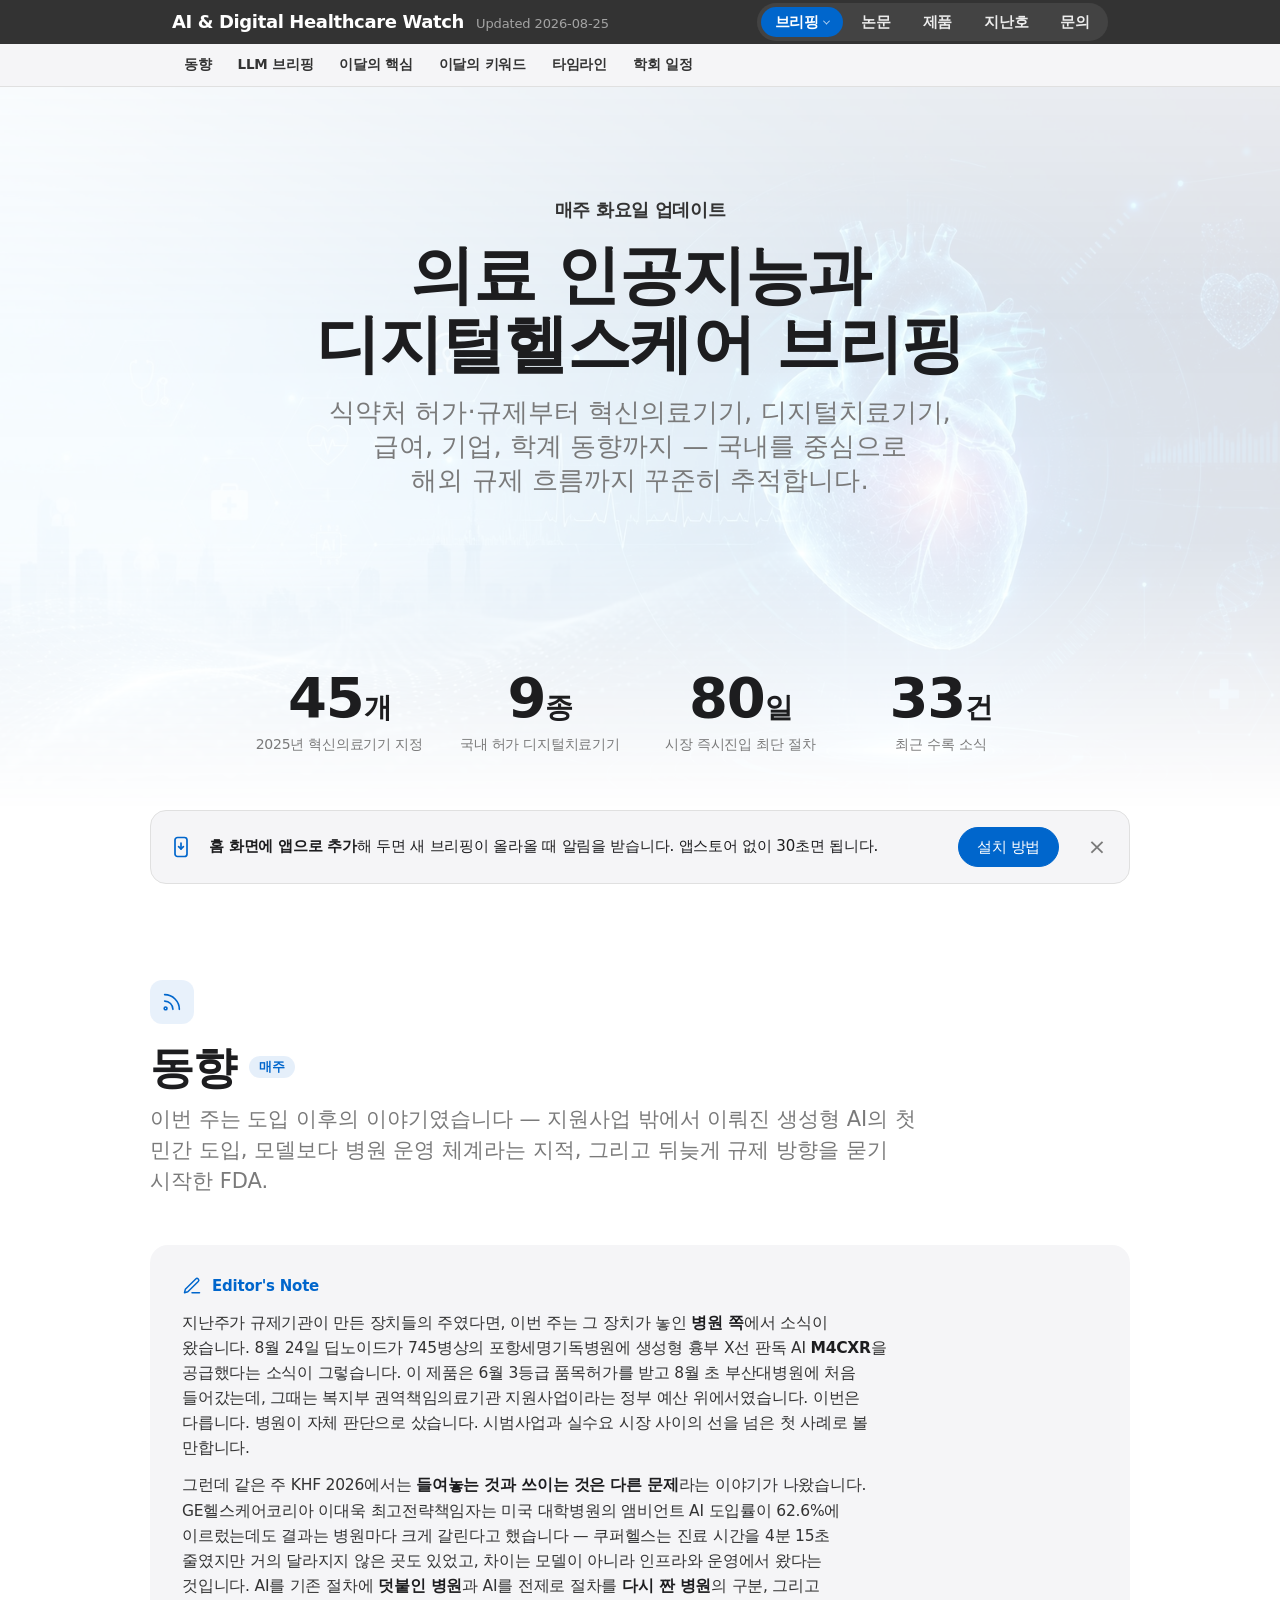
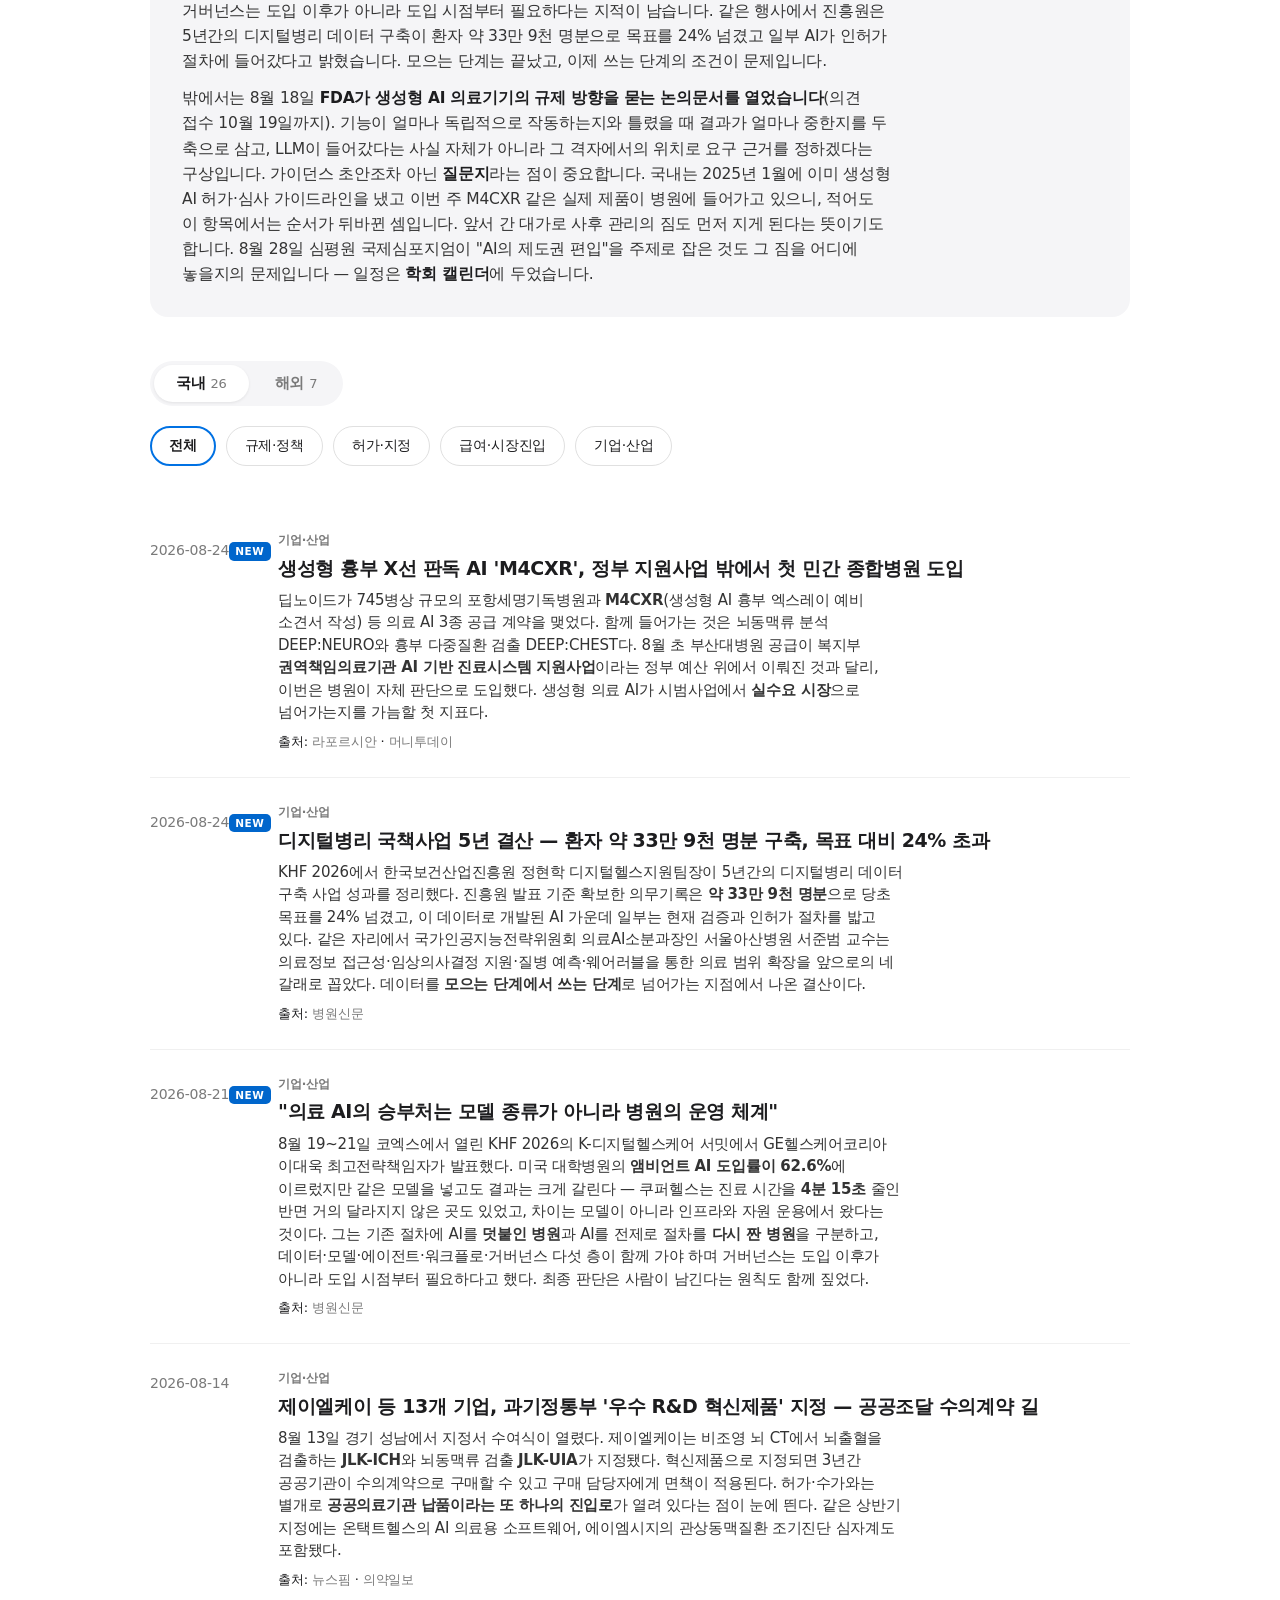
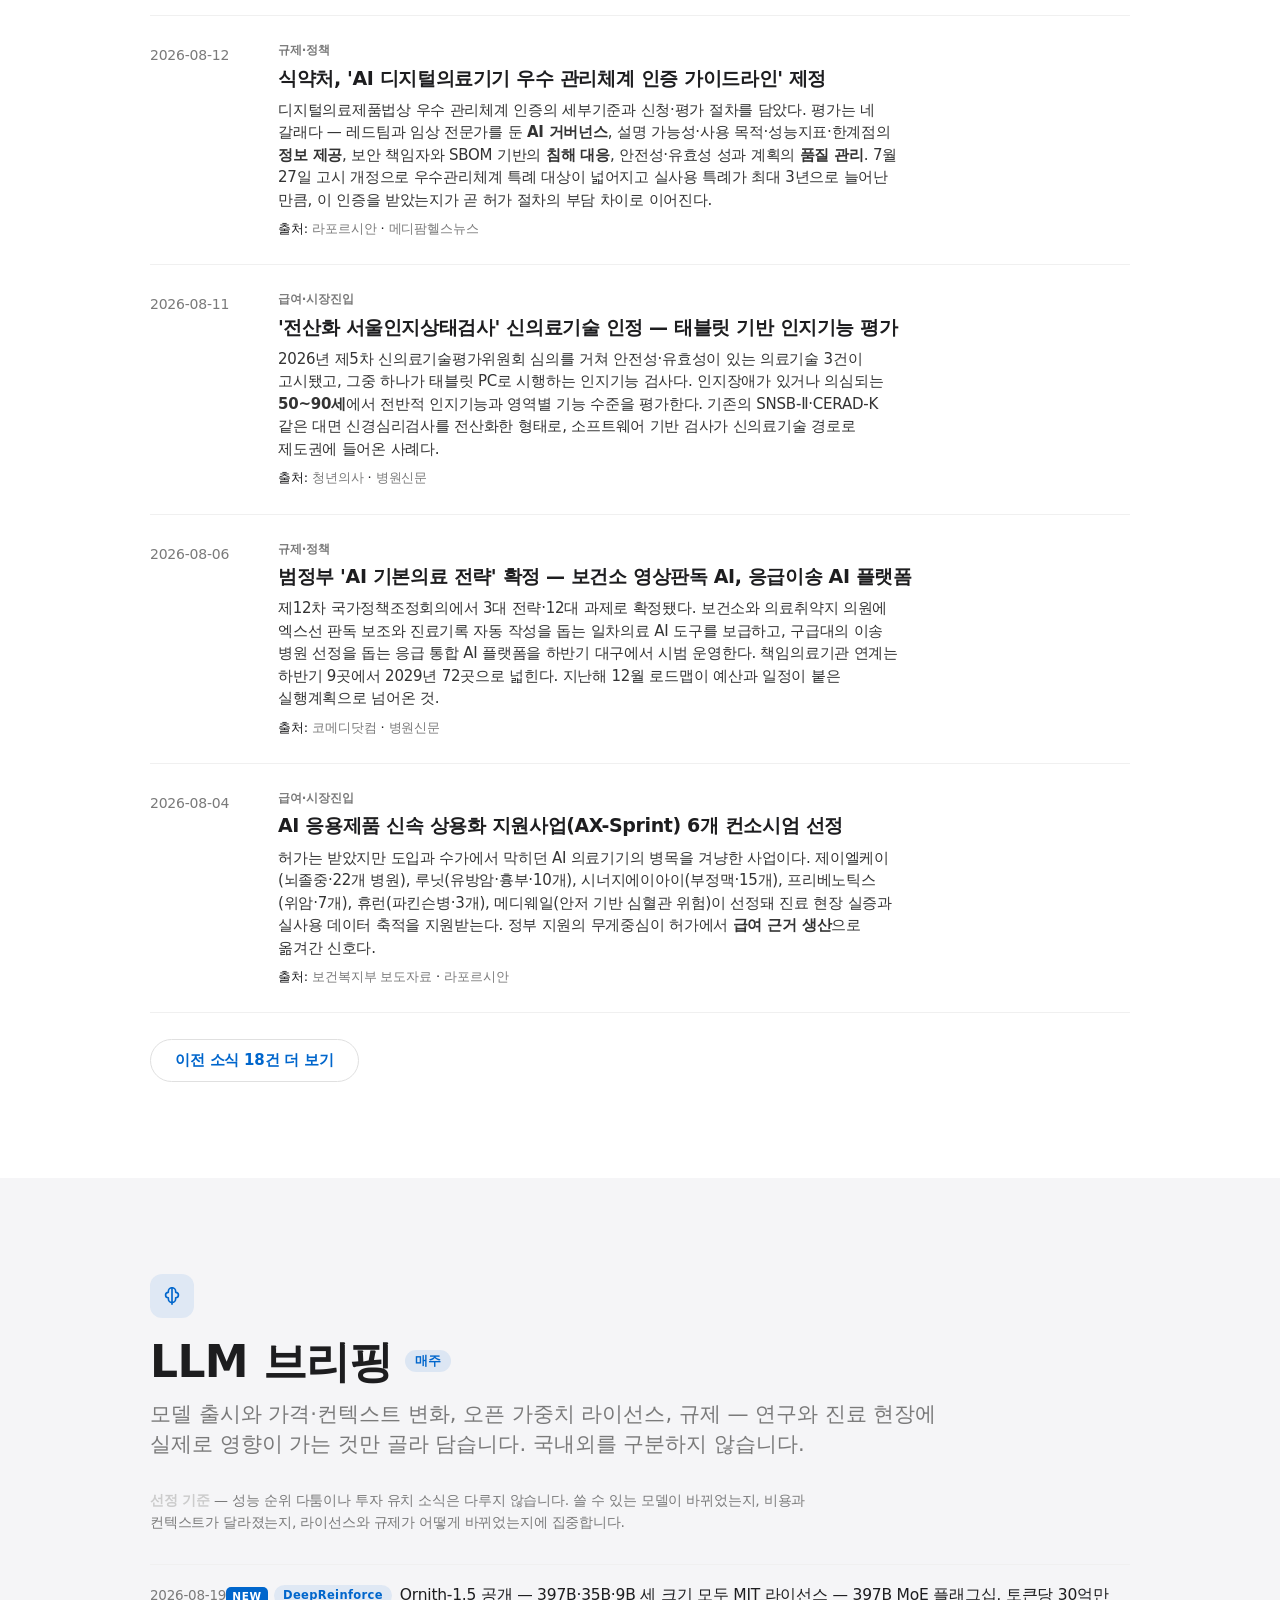
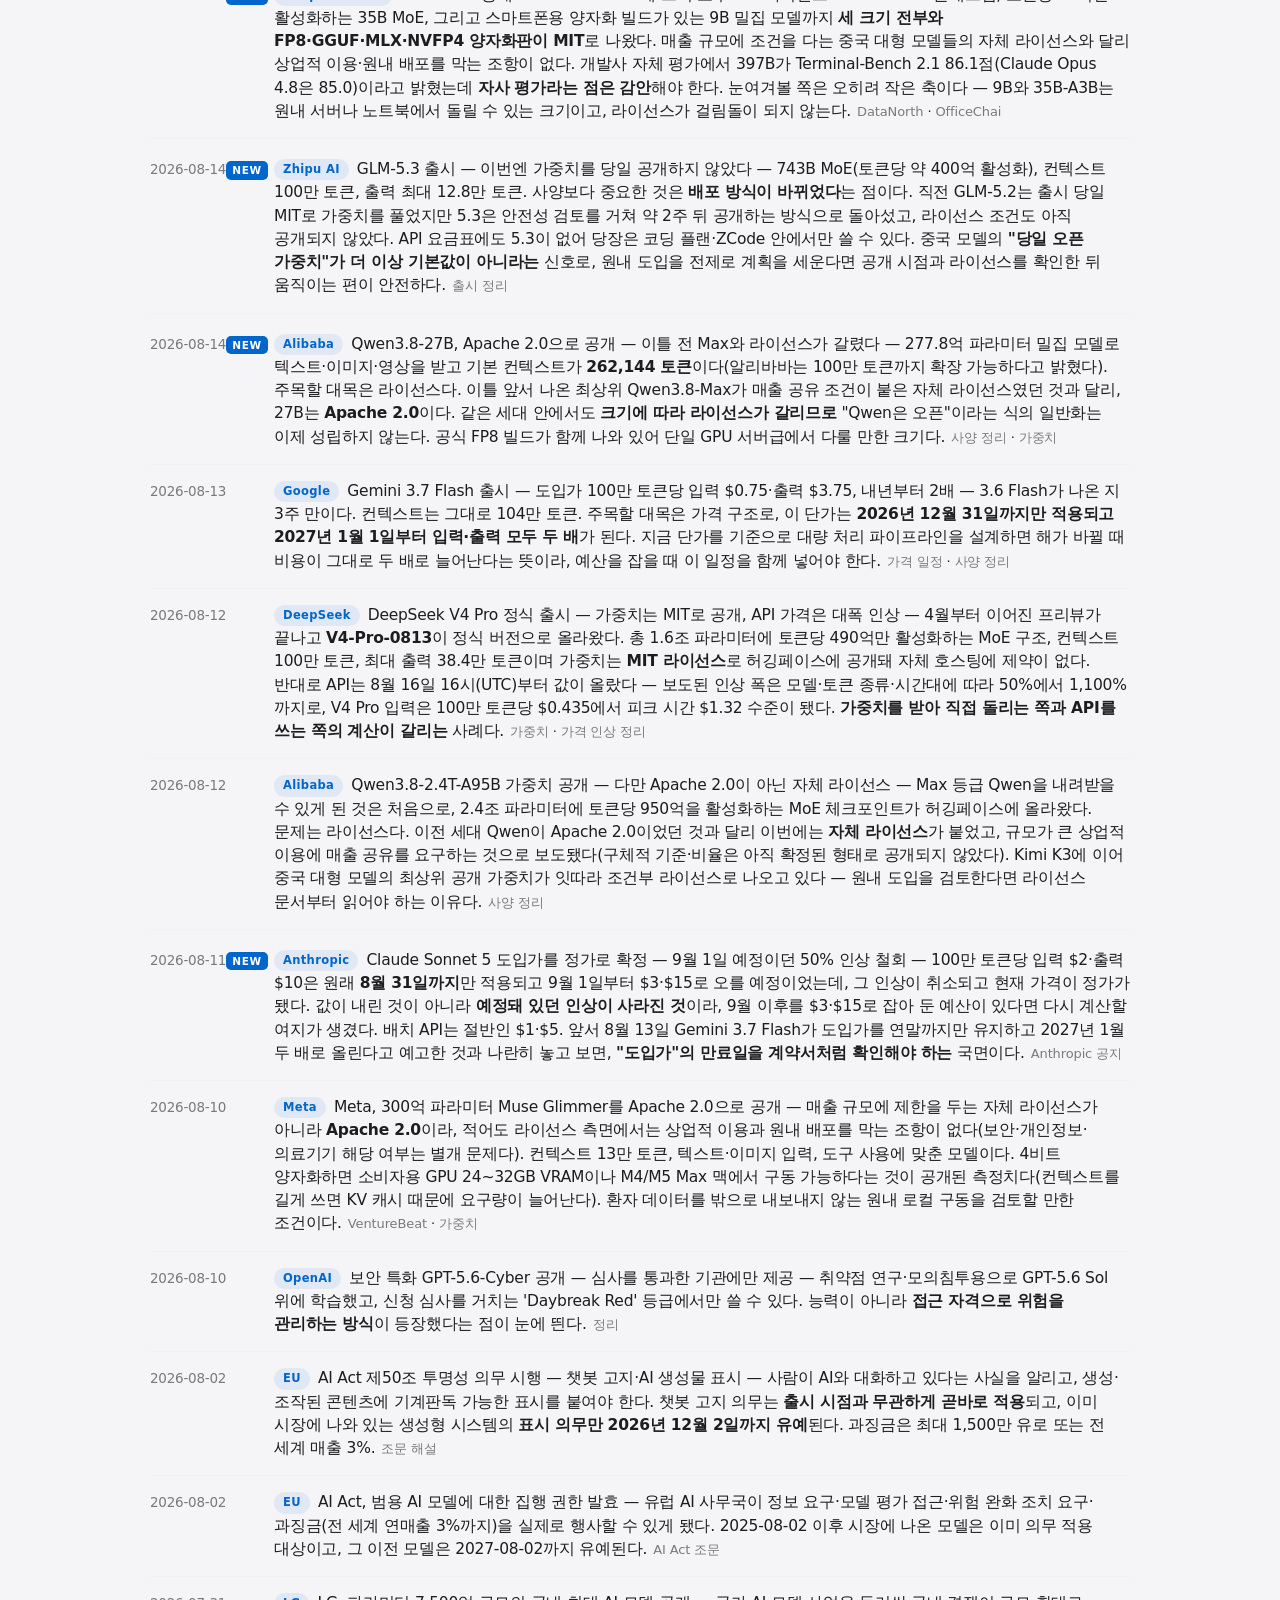
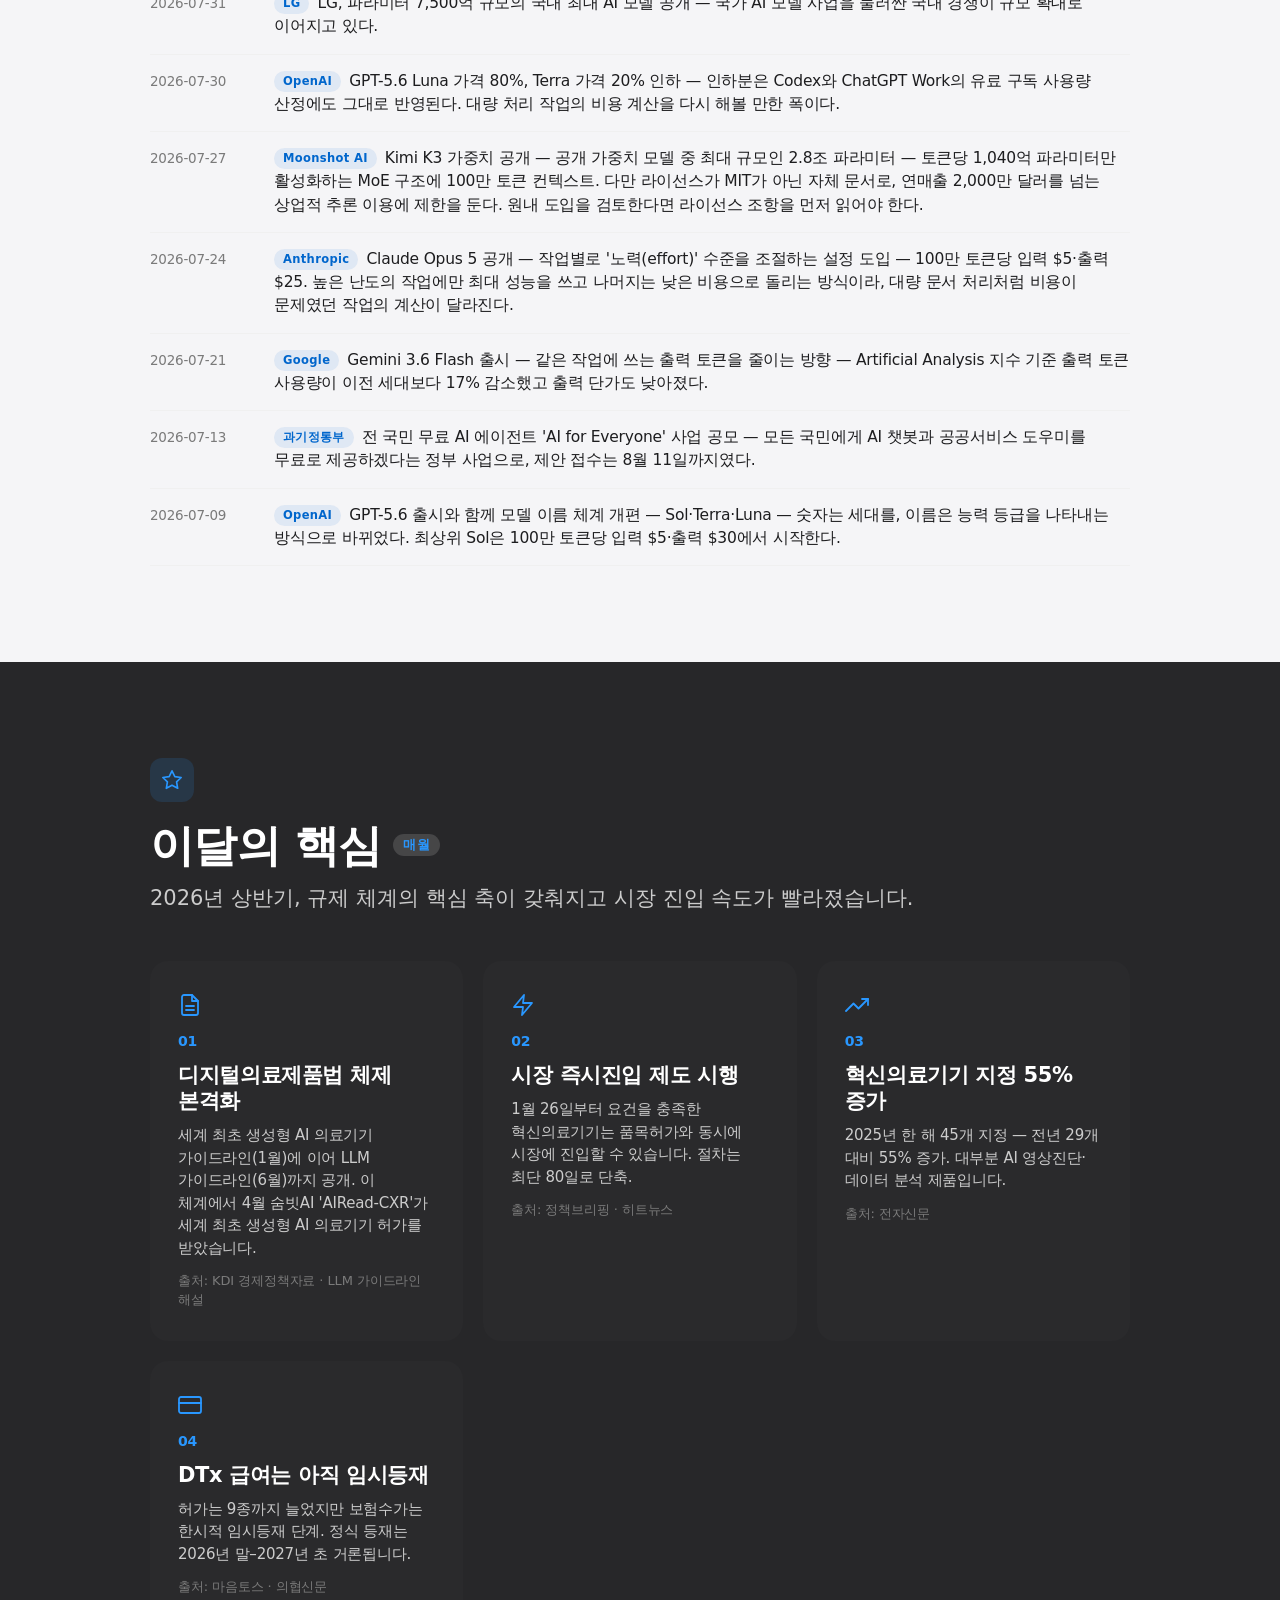
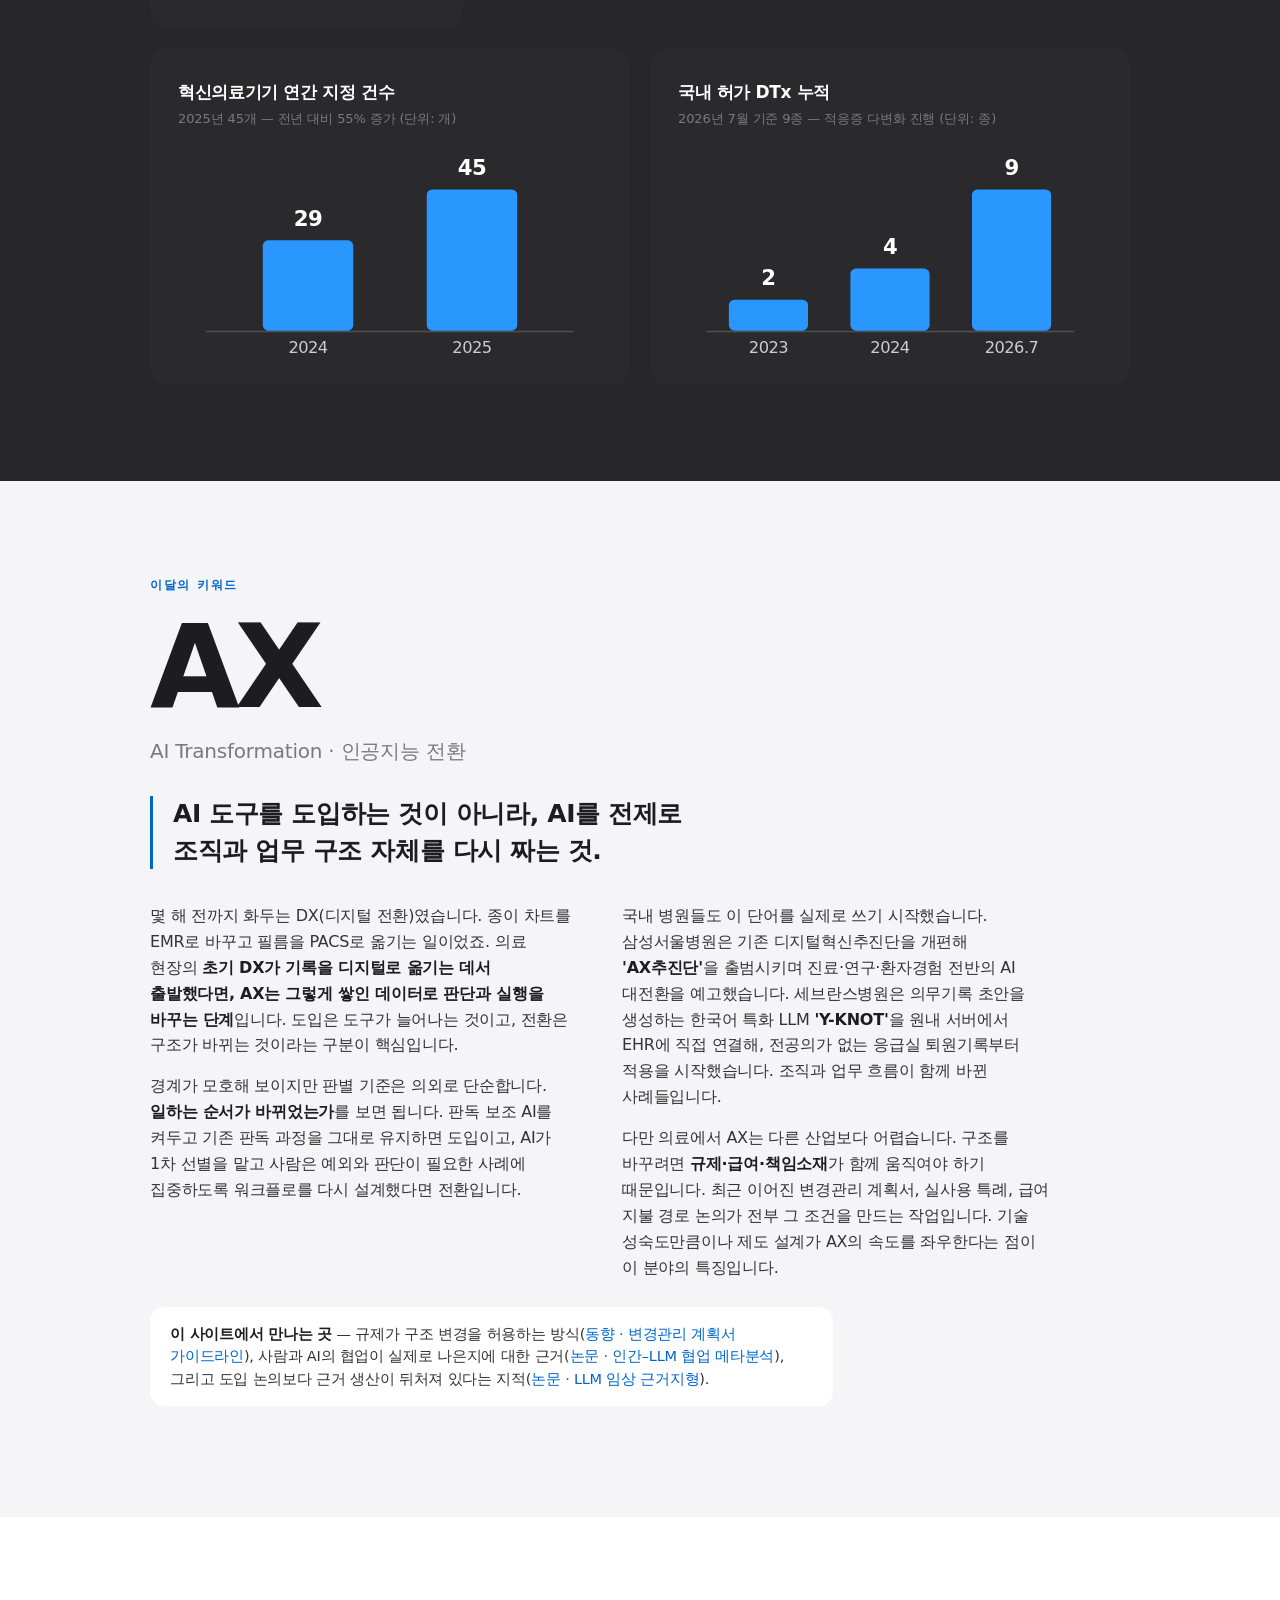
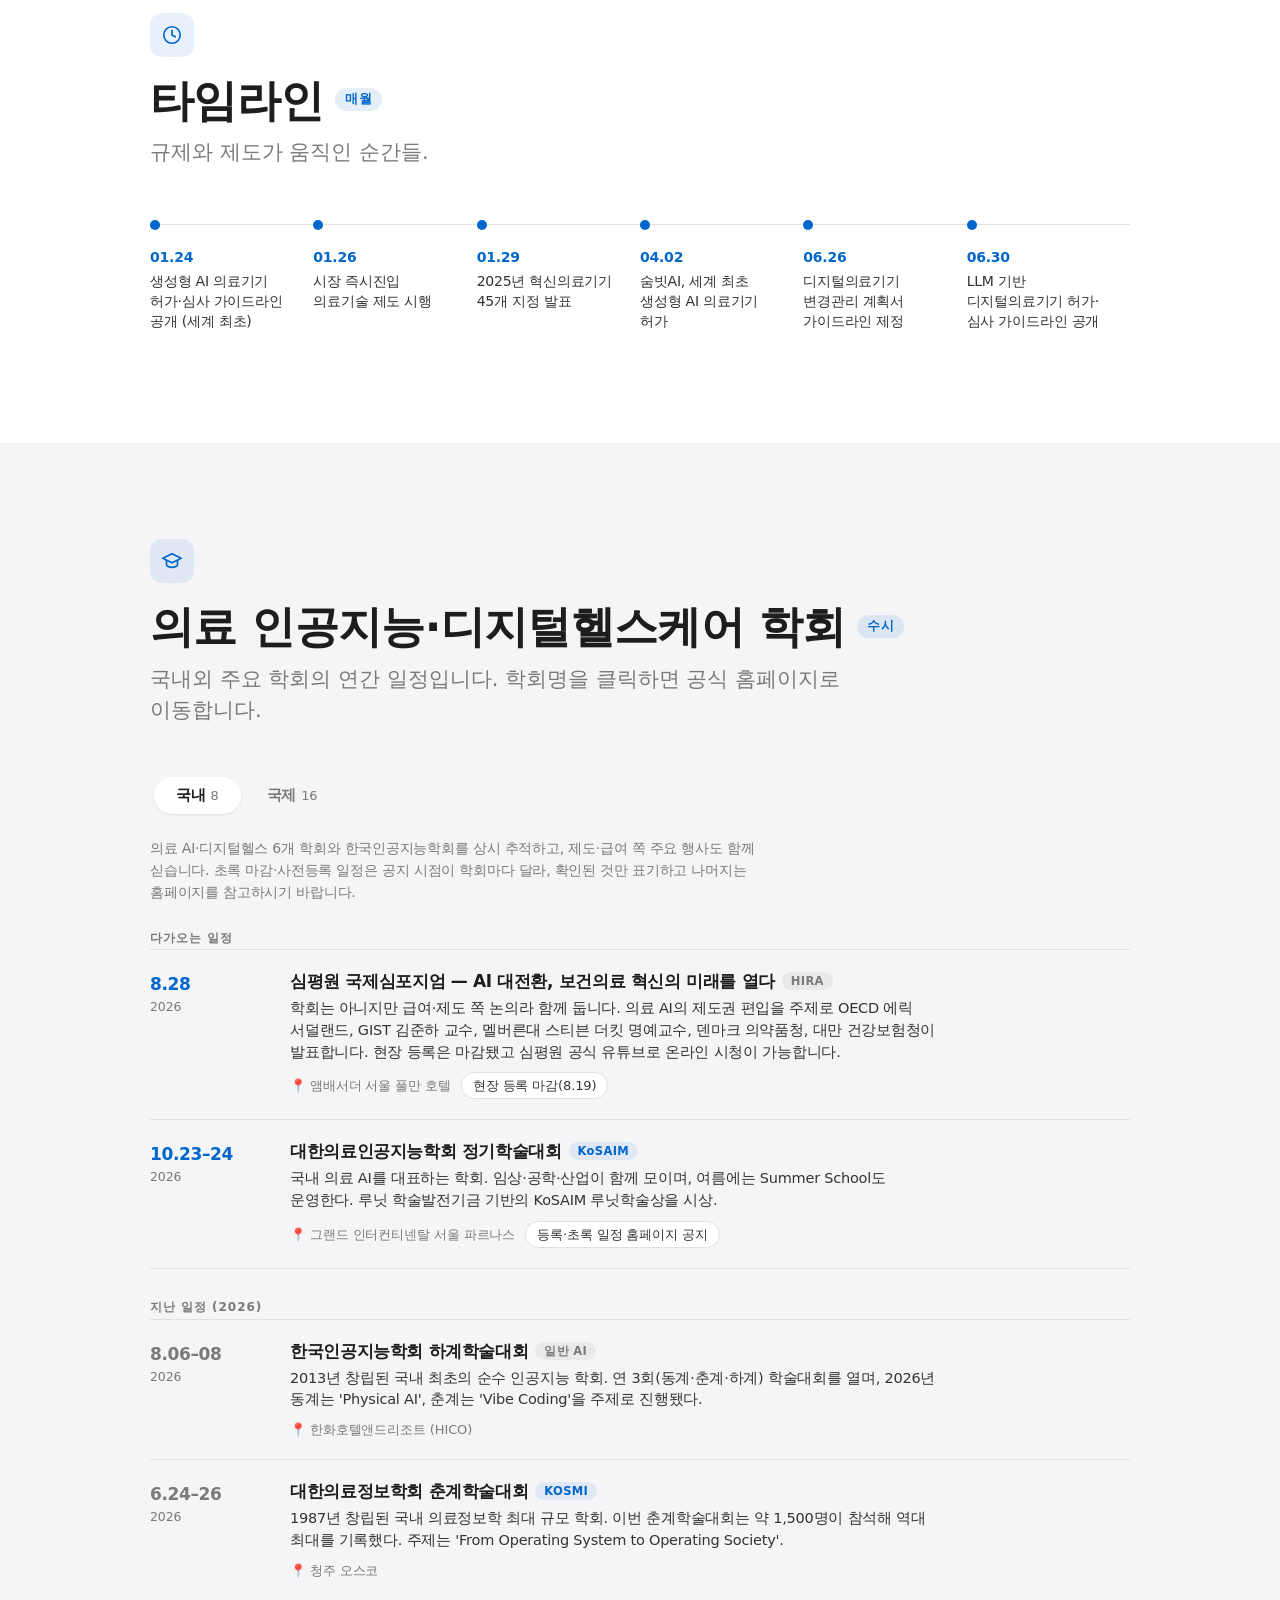
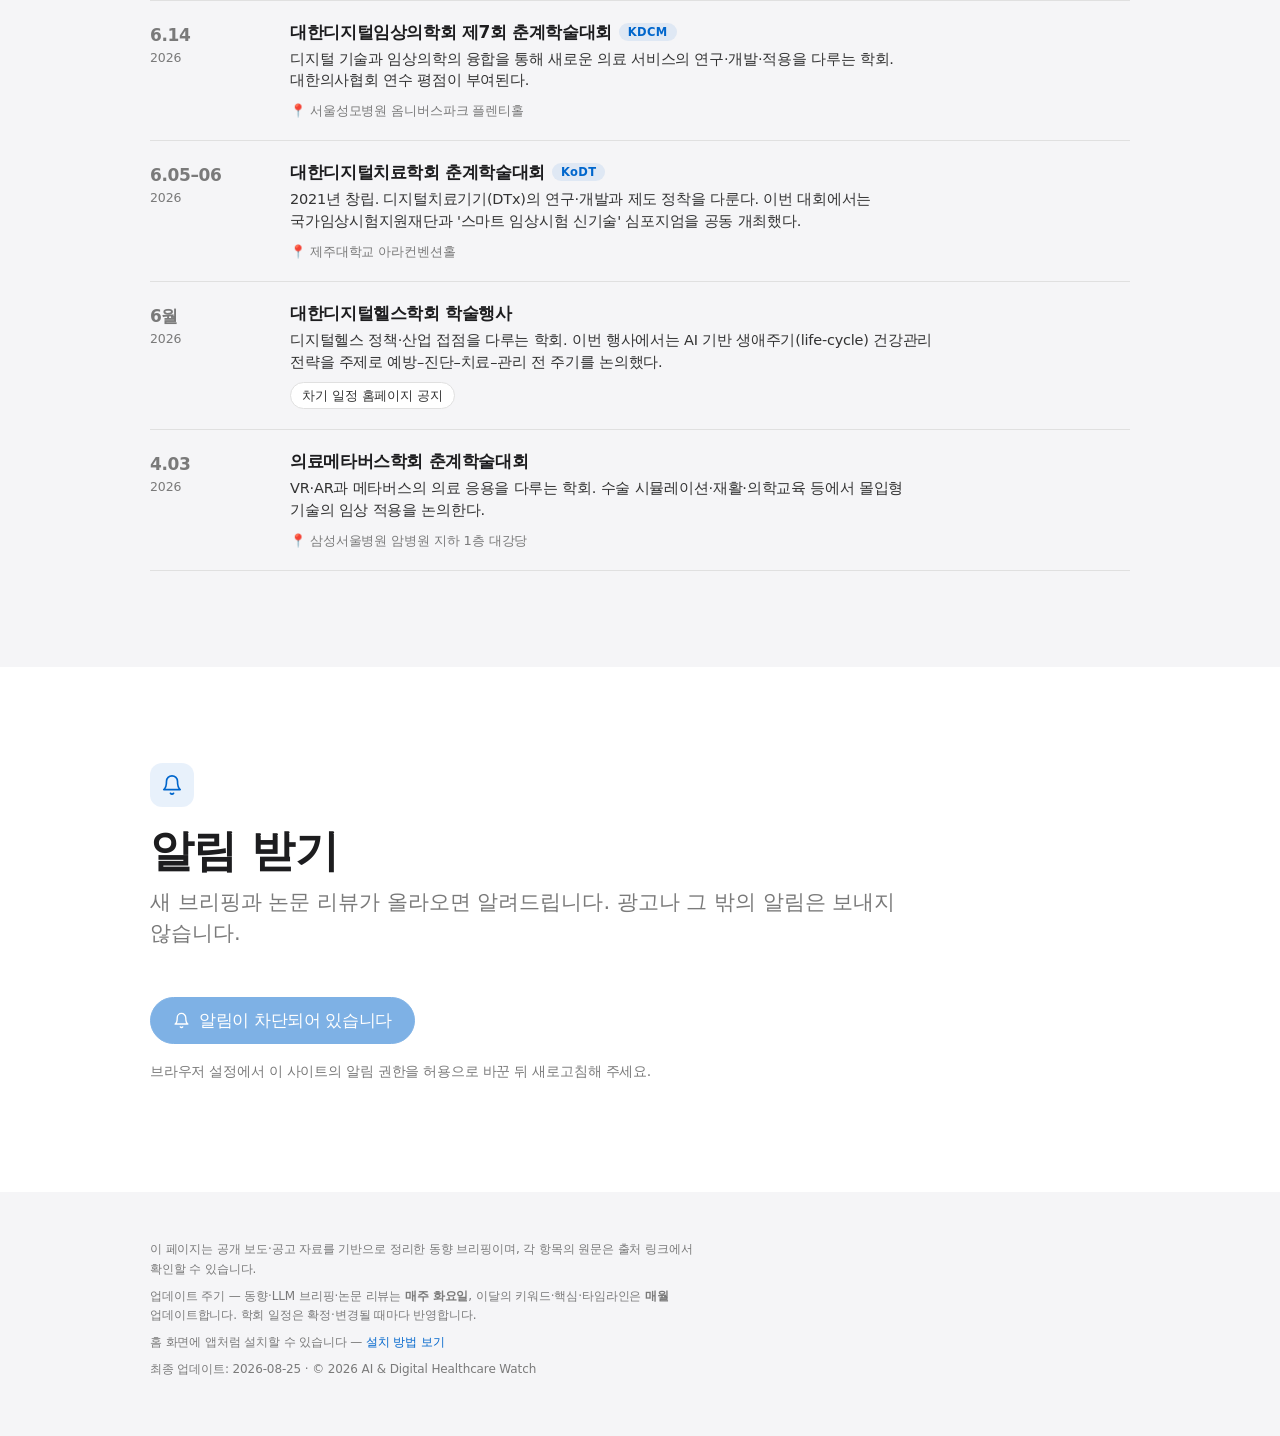
==== commit 1c95431c: "주간 업데이트 2026-08-25 — 생성형 의료 AI의 민간 첫 도입, KHF 2026, FDA 논의문서 (승인 후 배포) 동향(국내) 3건: 딥노이드 M4CXR 포항세명기독병원" ====
--- a/index.html
+++ b/index.html
@@ -43,7 +43,7 @@
   <div class="gnav-inner">
     <div class="brand">
       <a class="wordmark" href="#top">AI &amp; Digital Healthcare Watch</a>
-      <span class="updated">Updated 2026-08-18</span>
+      <span class="updated">Updated 2026-08-25</span>
     </div>
     <nav>
       <span class="menu-wrap">
@@ -104,7 +104,7 @@
       <div class="label">시장 즉시진입 최단 절차</div>
     </div>
     <div class="stat reveal">
-      <div class="num"><span class="count" data-target="29">0</span><span class="unit">건</span></div>
+      <div class="num"><span class="count" data-target="33">0</span><span class="unit">건</span></div>
       <div class="label">최근 수록 소식</div>
     </div>
   </div>
@@ -125,26 +125,32 @@
   <div class="tile-inner">
     <div class="sec-badge reveal"><svg viewBox="0 0 24 24" aria-hidden="true"><path d="M4 11a9 9 0 0 1 9 9"/><path d="M4 4a16 16 0 0 1 16 16"/><circle cx="5" cy="19" r="1.5"/></svg></div>
     <h2 class="sec-head reveal">동향<span class="cadence">매주</span></h2>
-    <p class="sec-sub reveal">8월 둘째 주에는 허가 이후를 다루는 장치들이 잇따라 나왔습니다 — 관리체계 인증 기준, 공공조달 혁신제품 지정, 그리고 소프트웨어 검사의 신의료기술 진입.</p>
+    <p class="sec-sub reveal">이번 주는 도입 이후의 이야기였습니다 — 지원사업 밖에서 이뤄진 생성형 AI의 첫 민간 도입, 모델보다 병원 운영 체계라는 지적, 그리고 뒤늦게 규제 방향을 묻기 시작한 FDA.</p>
 
     <div class="editors-note reveal">
       <div class="en-head">
         <svg viewBox="0 0 24 24" aria-hidden="true"><path d="M12 20h9"/><path d="M16.5 3.5a2.1 2.1 0 0 1 3 3L7 19l-4 1 1-4z"/></svg>
         <h3>Editor's Note</h3>
       </div>
-      <p>지난주가 "허가에서 현장으로"였다면, 이번 주는 그 현장에 무엇이 필요한지가 드러난 한 주였습니다. 8월 12일 식약처가 내놓은 <strong>우수 관리체계 인증 가이드라인</strong>이 그렇습니다. 평가 항목이 레드팀과 임상 전문가를 둔 AI 거버넌스, 설명 가능성과 한계점의 정보 제공, SBOM 기반 침해 대응, 안전성·유효성 성과 계획 네 갈래인데 — 읽어보면 이건 제품 심사라기보다 <strong>회사가 그 제품을 계속 감당할 수 있는지</strong>를 보는 기준입니다. 7월 27일 고시로 임상시험 면제와 실사용 특례(최대 3년)를 넓혀 준 대가로, 사후를 감당할 체계를 갖췄는지 묻는 셈입니다.</p>
-      <p>그런데 병원 쪽 반응은 결이 다릅니다. 8월 3일 보도된 현장 인터뷰에서 한 대학병원 의료정보실장은 허가 간소화를 두고 <strong>"병원이 직접 성능과 안전성을 확인하라는 것과 다르지 않다"</strong>고 했습니다. 규제기관이 앞단에서 덜 보는 만큼 누군가는 뒷단에서 봐야 하는데, 제품 변경의 허용 범위도 사후 관리 기준도 책임 소재도 아직 정리되지 않았다는 지적입니다. 인증 가이드라인이 이 공백을 기업 쪽에서 메우려는 시도라면, 병원 쪽 공백은 아직 그대로입니다.</p>
-      <p>같은 주에 도입 경로 이야기도 두 갈래로 나왔습니다. 8월 13일 과기정통부 <strong>혁신제품 지정</strong>으로 제이엘케이의 뇌출혈·뇌동맥류 검출 AI가 3년간 공공기관 수의계약 대상이 됐고 — 허가받은 제품에 급여와는 별개로 열린 공공조달 경로입니다 — 8월 11일에는 태블릿으로 하는 <strong>전산화 서울인지상태검사</strong>가 신의료기술로 인정됐습니다. 소프트웨어 검사가 정공법으로 제도권에 들어온 사례죠. 밖에서는 미국이 7월부터 만성질환 디지털헬스에 <strong>성과 연동 지불</strong>(ACCESS 모델)을 시작하면서 FDA가 집행재량으로 보조하고 있습니다. 값을 먼저 낮게 정해 두고 시작한 국내 DTx 임시등재와 견줘 볼 대목이라 <strong>'해외' 탭</strong>에 정리했습니다.</p>
+      <p>지난주가 규제기관이 만든 장치들의 주였다면, 이번 주는 그 장치가 놓인 <strong>병원 쪽</strong>에서 소식이 왔습니다. 8월 24일 딥노이드가 745병상의 포항세명기독병원에 생성형 흉부 X선 판독 AI <strong>M4CXR</strong>을 공급했다는 소식이 그렇습니다. 이 제품은 6월 3등급 품목허가를 받고 8월 초 부산대병원에 처음 들어갔는데, 그때는 복지부 권역책임의료기관 지원사업이라는 정부 예산 위에서였습니다. 이번은 다릅니다. 병원이 자체 판단으로 샀습니다. 시범사업과 실수요 시장 사이의 선을 넘은 첫 사례로 볼 만합니다.</p>
+      <p>그런데 같은 주 KHF 2026에서는 <strong>들여놓는 것과 쓰이는 것은 다른 문제</strong>라는 이야기가 나왔습니다. GE헬스케어코리아 이대욱 최고전략책임자는 미국 대학병원의 앰비언트 AI 도입률이 62.6%에 이르렀는데도 결과는 병원마다 크게 갈린다고 했습니다 — 쿠퍼헬스는 진료 시간을 4분 15초 줄였지만 거의 달라지지 않은 곳도 있었고, 차이는 모델이 아니라 인프라와 운영에서 왔다는 것입니다. AI를 기존 절차에 <strong>덧붙인 병원</strong>과 AI를 전제로 절차를 <strong>다시 짠 병원</strong>의 구분, 그리고 거버넌스는 도입 이후가 아니라 도입 시점부터 필요하다는 지적이 남습니다. 같은 행사에서 진흥원은 5년간의 디지털병리 데이터 구축이 환자 약 33만 9천 명분으로 목표를 24% 넘겼고 일부 AI가 인허가 절차에 들어갔다고 밝혔습니다. 모으는 단계는 끝났고, 이제 쓰는 단계의 조건이 문제입니다.</p>
+      <p>밖에서는 8월 18일 <strong>FDA가 생성형 AI 의료기기의 규제 방향을 묻는 논의문서를 열었습니다</strong>(의견 접수 10월 19일까지). 기능이 얼마나 독립적으로 작동하는지와 틀렸을 때 결과가 얼마나 중한지를 두 축으로 삼고, LLM이 들어갔다는 사실 자체가 아니라 그 격자에서의 위치로 요구 근거를 정하겠다는 구상입니다. 가이던스 초안조차 아닌 <strong>질문지</strong>라는 점이 중요합니다. 국내는 2025년 1월에 이미 생성형 AI 허가·심사 가이드라인을 냈고 이번 주 M4CXR 같은 실제 제품이 병원에 들어가고 있으니, 적어도 이 항목에서는 순서가 뒤바뀐 셈입니다. 앞서 간 대가로 사후 관리의 짐도 먼저 지게 된다는 뜻이기도 합니다. 8월 28일 심평원 국제심포지엄이 "AI의 제도권 편입"을 주제로 잡은 것도 그 짐을 어디에 놓을지의 문제입니다 — 일정은 <strong>학회 캘린더</strong>에 두었습니다.</p>
     </div>
 
     <div class="scope-toggle reveal" role="tablist" aria-label="국내·해외 전환">
-      <button class="scope-btn" id="scope-dom" role="tab" aria-selected="true" aria-controls="pane-domestic">국내<span class="cnt">23</span></button>
-      <button class="scope-btn" id="scope-intl" role="tab" aria-selected="false" aria-controls="pane-intl">해외<span class="cnt">6</span></button>
+      <button class="scope-btn" id="scope-dom" role="tab" aria-selected="true" aria-controls="pane-domestic">국내<span class="cnt">26</span></button>
+      <button class="scope-btn" id="scope-intl" role="tab" aria-selected="false" aria-controls="pane-intl">해외<span class="cnt">7</span></button>
     </div>
 
     <div id="pane-intl" role="tabpanel" aria-labelledby="scope-intl" hidden>
       <p class="intl-note">국내 규제·시장에 영향을 주는 해외 소식만 추립니다. 한국 기업의 해외 진출 소식은 국내 동향의 '기업·산업'에 있습니다.</p>
       <div class="intl-list">
+        <div class="intl-item" data-added="2026-08-25">
+          <div class="date">2026-08-18</div>
+          <div class="txt">
+            <span class="org">FDA</span><a href="https://www.fda.gov/medical-devices/digital-health-center-excellence/considerations-regulation-generative-ai-enabled-medical-devices-discussion-paper-and-request" target="_blank" rel="noopener">FDA, 생성형 AI 의료기기 규제 방향 논의문서 공개 — 의견 접수 10월 19일까지</a> — 위험도를 두 축으로 본다. 하나는 그 기능이 <strong>얼마나 독립적으로 작동하는가</strong>(단순 정보 제공 → 행동을 지시하는 정보 → 감독하의 행동 → 완전 자율)이고, 다른 하나는 <strong>틀렸을 때의 결과가 얼마나 중한가</strong>다. LLM이 들어갔다는 사실 자체가 아니라 이 격자에서의 위치로 요구 근거의 수준이 정해진다. 평가는 벤치마크 → 임상 확인 → 시판 후 감시 3단계이며, <strong>전향적 임상시험을 매번 요구하지는 않겠다</strong>는 대목과 재벤치마킹·표본 검토·드리프트 감시로 시판 전 불확실성을 일부 받아들일 수 있다는 대목이 눈에 띈다. 다만 이 문서는 가이던스 초안도 확정본도 아니고 정책 변경을 제안하지도 않는다. 국내가 2025년 1월 생성형 AI 허가·심사 가이드라인을 이미 냈다는 점에서 <strong>순서가 뒤바뀐 셈</strong>이다.<span class="src"><a href="https://www.regulations.gov/docket/FDA-2026-N-7874" target="_blank" rel="noopener">의견 접수 문서함</a> · <a href="https://www.aha.org/news/headline/2026-08-18-fda-seeks-feedback-potential-regulatory-approaches-generative-ai-enabled-medical-devices" target="_blank" rel="noopener">AHA</a> · <a href="https://innolitics.com/articles/fda-generative-ai-medical-devices-discussion-paper/" target="_blank" rel="noopener">문서 해설</a></span>
+          </div>
+        </div>
         <div class="intl-item">
           <div class="date">2026-07-27</div>
           <div class="txt">
@@ -192,6 +198,36 @@
       <button class="filter-chip" data-filter="pay" aria-pressed="false">급여·시장진입</button>
       <button class="filter-chip" data-filter="biz" aria-pressed="false">기업·산업</button>
     </div>
+
+    <article class="entry reveal" data-cat="biz" data-added="2026-08-25">
+      <div class="date">2026-08-24</div>
+      <div>
+        <div class="cat">기업·산업</div>
+        <h3><a href="https://www.rapportian.com/news/articleView.html?idxno=239644" target="_blank" rel="noopener">생성형 흉부 X선 판독 AI 'M4CXR', 정부 지원사업 밖에서 첫 민간 종합병원 도입</a></h3>
+        <p>딥노이드가 745병상 규모의 포항세명기독병원과 <strong>M4CXR</strong>(생성형 AI 흉부 엑스레이 예비 소견서 작성) 등 의료 AI 3종 공급 계약을 맺었다. 함께 들어가는 것은 뇌동맥류 분석 DEEP:NEURO와 흉부 다중질환 검출 DEEP:CHEST다. 8월 초 부산대병원 공급이 복지부 <strong>권역책임의료기관 AI 기반 진료시스템 지원사업</strong>이라는 정부 예산 위에서 이뤄진 것과 달리, 이번은 병원이 자체 판단으로 도입했다. 생성형 의료 AI가 시범사업에서 <strong>실수요 시장</strong>으로 넘어가는지를 가늠할 첫 지표다.</p>
+        <div class="src">출처: <a href="https://www.rapportian.com/news/articleView.html?idxno=239644" target="_blank" rel="noopener">라포르시안</a> · <a href="https://www.mt.co.kr/tech/2026/08/24/2026082408580467365" target="_blank" rel="noopener">머니투데이</a></div>
+      </div>
+    </article>
+
+    <article class="entry reveal" data-cat="biz" data-added="2026-08-25">
+      <div class="date">2026-08-24</div>
+      <div>
+        <div class="cat">기업·산업</div>
+        <h3><a href="http://www.khanews.com/news/articleView.html?idxno=249254" target="_blank" rel="noopener">디지털병리 국책사업 5년 결산 — 환자 약 33만 9천 명분 구축, 목표 대비 24% 초과</a></h3>
+        <p>KHF 2026에서 한국보건산업진흥원 정현학 디지털헬스지원팀장이 5년간의 디지털병리 데이터 구축 사업 성과를 정리했다. 진흥원 발표 기준 확보한 의무기록은 <strong>약 33만 9천 명분</strong>으로 당초 목표를 24% 넘겼고, 이 데이터로 개발된 AI 가운데 일부는 현재 검증과 인허가 절차를 밟고 있다. 같은 자리에서 국가인공지능전략위원회 의료AI소분과장인 서울아산병원 서준범 교수는 의료정보 접근성·임상의사결정 지원·질병 예측·웨어러블을 통한 의료 범위 확장을 앞으로의 네 갈래로 꼽았다. 데이터를 <strong>모으는 단계에서 쓰는 단계</strong>로 넘어가는 지점에서 나온 결산이다.</p>
+        <div class="src">출처: <a href="http://www.khanews.com/news/articleView.html?idxno=249254" target="_blank" rel="noopener">병원신문</a></div>
+      </div>
+    </article>
+
+    <article class="entry reveal" data-cat="biz" data-added="2026-08-25">
+      <div class="date">2026-08-21</div>
+      <div>
+        <div class="cat">기업·산업</div>
+        <h3><a href="http://www.khanews.com/news/articleView.html?idxno=249222" target="_blank" rel="noopener">"의료 AI의 승부처는 모델 종류가 아니라 병원의 운영 체계"</a></h3>
+        <p>8월 19~21일 코엑스에서 열린 KHF 2026의 K-디지털헬스케어 서밋에서 GE헬스케어코리아 이대욱 최고전략책임자가 발표했다. 미국 대학병원의 <strong>앰비언트 AI 도입률이 62.6%</strong>에 이르렀지만 같은 모델을 넣고도 결과는 크게 갈린다 — 쿠퍼헬스는 진료 시간을 <strong>4분 15초</strong> 줄인 반면 거의 달라지지 않은 곳도 있었고, 차이는 모델이 아니라 인프라와 자원 운용에서 왔다는 것이다. 그는 기존 절차에 AI를 <strong>덧붙인 병원</strong>과 AI를 전제로 절차를 <strong>다시 짠 병원</strong>을 구분하고, 데이터·모델·에이전트·워크플로·거버넌스 다섯 층이 함께 가야 하며 거버넌스는 도입 이후가 아니라 도입 시점부터 필요하다고 했다. 최종 판단은 사람이 남긴다는 원칙도 함께 짚었다.</p>
+        <div class="src">출처: <a href="http://www.khanews.com/news/articleView.html?idxno=249222" target="_blank" rel="noopener">병원신문</a></div>
+      </div>
+    </article>
 
     <article class="entry reveal" data-cat="biz" data-added="2026-08-18">
       <div class="date">2026-08-14</div>
@@ -440,6 +476,27 @@
 
     <div class="intl-list reveal">
 
+      <div class="intl-item" data-added="2026-08-25">
+        <div class="date">2026-08-19</div>
+        <div class="txt">
+          <span class="org">DeepReinforce</span><a href="https://www.testingcatalog.com/ornith-1-5-open-models-launch-in-397b-35b-and-9-b-sizes/" target="_blank" rel="noopener">Ornith-1.5 공개 — 397B·35B·9B 세 크기 모두 MIT 라이선스</a> — 397B MoE 플래그십, 토큰당 30억만 활성화하는 35B MoE, 그리고 스마트폰용 양자화 빌드가 있는 9B 밀집 모델까지 <strong>세 크기 전부와 FP8·GGUF·MLX·NVFP4 양자화판이 MIT</strong>로 나왔다. 매출 규모에 조건을 다는 중국 대형 모델들의 자체 라이선스와 달리 상업적 이용·원내 배포를 막는 조항이 없다. 개발사 자체 평가에서 397B가 Terminal-Bench 2.1 86.1점(Claude Opus 4.8은 85.0)이라고 밝혔는데 <strong>자사 평가라는 점은 감안</strong>해야 한다. 눈여겨볼 쪽은 오히려 작은 축이다 — 9B와 35B-A3B는 원내 서버나 노트북에서 돌릴 수 있는 크기이고, 라이선스가 걸림돌이 되지 않는다.<span class="src"><a href="https://datanorth.ai/news/ornith-releases-ornith-1-5" target="_blank" rel="noopener">DataNorth</a> · <a href="https://officechai.com/ai/deepreinforce-releases-open-source-orinth-1-5-family-of-models-with-solid-benchmarks-and-mit-license/" target="_blank" rel="noopener">OfficeChai</a></span>
+        </div>
+      </div>
+
+      <div class="intl-item" data-added="2026-08-25">
+        <div class="date">2026-08-14</div>
+        <div class="txt">
+          <span class="org">Zhipu AI</span><a href="https://models.dev/models/zhipuai/glm-5.3/" target="_blank" rel="noopener">GLM-5.3 출시 — 이번엔 가중치를 당일 공개하지 않았다</a> — 743B MoE(토큰당 약 400억 활성화), 컨텍스트 100만 토큰, 출력 최대 12.8만 토큰. 사양보다 중요한 것은 <strong>배포 방식이 바뀌었다</strong>는 점이다. 직전 GLM-5.2는 출시 당일 MIT로 가중치를 풀었지만 5.3은 안전성 검토를 거쳐 약 2주 뒤 공개하는 방식으로 돌아섰고, 라이선스 조건도 아직 공개되지 않았다. API 요금표에도 5.3이 없어 당장은 코딩 플랜·ZCode 안에서만 쓸 수 있다. 중국 모델의 <strong>"당일 오픈 가중치"가 더 이상 기본값이 아니라는</strong> 신호로, 원내 도입을 전제로 계획을 세운다면 공개 시점과 라이선스를 확인한 뒤 움직이는 편이 안전하다.<span class="src"><a href="https://www.explainx.ai/blog/glm-5-3-launch-cyber-defense-benchmarks-august-2026" target="_blank" rel="noopener">출시 정리</a></span>
+        </div>
+      </div>
+
+      <div class="intl-item" data-added="2026-08-25">
+        <div class="date">2026-08-14</div>
+        <div class="txt">
+          <span class="org">Alibaba</span><a href="https://datanorth.ai/news/alibaba-releases-qwen3-8-27b" target="_blank" rel="noopener">Qwen3.8-27B, Apache 2.0으로 공개 — 이틀 전 Max와 라이선스가 갈렸다</a> — 277.8억 파라미터 밀집 모델로 텍스트·이미지·영상을 받고 기본 컨텍스트가 <strong>262,144 토큰</strong>이다(알리바바는 100만 토큰까지 확장 가능하다고 밝혔다). 주목할 대목은 라이선스다. 이틀 앞서 나온 최상위 Qwen3.8-Max가 매출 공유 조건이 붙은 자체 라이선스였던 것과 달리, 27B는 <strong>Apache 2.0</strong>이다. 같은 세대 안에서도 <strong>크기에 따라 라이선스가 갈리므로</strong> "Qwen은 오픈"이라는 식의 일반화는 이제 성립하지 않는다. 공식 FP8 빌드가 함께 나와 있어 단일 GPU 서버급에서 다룰 만한 크기다.<span class="src"><a href="https://www.orcarouter.ai/blog/qwen-3-8-27b-release-date" target="_blank" rel="noopener">사양 정리</a> · <a href="https://huggingface.co/Qwen/Qwen3.8-27B" target="_blank" rel="noopener">가중치</a></span>
+        </div>
+      </div>
+
       <div class="intl-item" data-added="2026-08-18">
         <div class="date">2026-08-13</div>
         <div class="txt">
@@ -458,6 +515,13 @@
         <div class="date">2026-08-12</div>
         <div class="txt">
           <span class="org">Alibaba</span><a href="https://huggingface.co/Qwen/Qwen3.8-2.4T-A95B" target="_blank" rel="noopener">Qwen3.8-2.4T-A95B 가중치 공개 — 다만 Apache 2.0이 아닌 자체 라이선스</a> — Max 등급 Qwen을 내려받을 수 있게 된 것은 처음으로, 2.4조 파라미터에 토큰당 950억을 활성화하는 MoE 체크포인트가 허깅페이스에 올라왔다. 문제는 라이선스다. 이전 세대 Qwen이 Apache 2.0이었던 것과 달리 이번에는 <strong>자체 라이선스</strong>가 붙었고, 규모가 큰 상업적 이용에 매출 공유를 요구하는 것으로 보도됐다(구체적 기준·비율은 아직 확정된 형태로 공개되지 않았다). Kimi K3에 이어 중국 대형 모델의 최상위 공개 가중치가 잇따라 조건부 라이선스로 나오고 있다 — 원내 도입을 검토한다면 라이선스 문서부터 읽어야 하는 이유다.<span class="src"><a href="https://www.yottalabs.ai/post/qwen-3-8-max-release-date-specs-how-to-access-2026" target="_blank" rel="noopener">사양 정리</a></span>
+        </div>
+      </div>
+
+      <div class="intl-item" data-added="2026-08-25">
+        <div class="date">2026-08-11</div>
+        <div class="txt">
+          <span class="org">Anthropic</span><a href="https://platform.claude.com/docs/en/about-claude/pricing" target="_blank" rel="noopener">Claude Sonnet 5 도입가를 정가로 확정 — 9월 1일 예정이던 50% 인상 철회</a> — 100만 토큰당 입력 $2·출력 $10은 원래 <strong>8월 31일까지</strong>만 적용되고 9월 1일부터 $3·$15로 오를 예정이었는데, 그 인상이 취소되고 현재 가격이 정가가 됐다. 값이 내린 것이 아니라 <strong>예정돼 있던 인상이 사라진 것</strong>이라, 9월 이후를 $3·$15로 잡아 둔 예산이 있다면 다시 계산할 여지가 생겼다. 배치 API는 절반인 $1·$5. 앞서 8월 13일 Gemini 3.7 Flash가 도입가를 연말까지만 유지하고 2027년 1월 두 배로 올린다고 예고한 것과 나란히 놓고 보면, <strong>"도입가"의 만료일을 계약서처럼 확인해야 하는</strong> 국면이다.<span class="src"><a href="https://x.com/claudeai/status/2086891169217122586" target="_blank" rel="noopener">Anthropic 공지</a></span>
         </div>
       </div>
 
@@ -675,16 +739,24 @@
     <p class="sec-sub reveal">국내외 주요 학회의 연간 일정입니다. 학회명을 클릭하면 공식 홈페이지로 이동합니다.</p>
 
     <div class="scope-toggle reveal" role="tablist" aria-label="국내·국제 학회 전환">
-      <button class="scope-btn" id="soc-dom" role="tab" aria-selected="true" aria-controls="pane-soc-dom">국내<span class="cnt">7</span></button>
+      <button class="scope-btn" id="soc-dom" role="tab" aria-selected="true" aria-controls="pane-soc-dom">국내<span class="cnt">8</span></button>
       <button class="scope-btn" id="soc-intl" role="tab" aria-selected="false" aria-controls="pane-soc-intl">국제<span class="cnt">16</span></button>
     </div>
 
     <!-- ─── 국내 ─── -->
     <div id="pane-soc-dom" role="tabpanel" aria-labelledby="soc-dom">
-      <p class="conf-note reveal">의료 AI·디지털헬스 6개 학회와 한국인공지능학회를 상시 추적합니다. 초록 마감·사전등록 일정은 공지 시점이 학회마다 달라, 확인된 것만 표기하고 나머지는 홈페이지를 참고하시기 바랍니다.</p>
+      <p class="conf-note reveal">의료 AI·디지털헬스 6개 학회와 한국인공지능학회를 상시 추적하고, 제도·급여 쪽 주요 행사도 함께 싣습니다. 초록 마감·사전등록 일정은 공지 시점이 학회마다 달라, 확인된 것만 표기하고 나머지는 홈페이지를 참고하시기 바랍니다.</p>
 
       <h3 class="conf-group reveal">다가오는 일정</h3>
       <div class="conf-list">
+        <div class="conf-item reveal">
+          <div class="conf-date"><span class="d-main">8.28</span><span class="d-year">2026</span></div>
+          <div>
+            <h4><a href="https://www.hira.or.kr/" target="_blank" rel="noopener">심평원 국제심포지엄 &mdash; AI 대전환, 보건의료 혁신의 미래를 열다</a><span class="abbr gen">HIRA</span></h4>
+            <p class="conf-desc">학회는 아니지만 급여·제도 쪽 논의라 함께 둡니다. 의료 AI의 제도권 편입을 주제로 OECD 에릭 서덜랜드, GIST 김준하 교수, 멜버른대 스티븐 더킷 명예교수, 덴마크 의약품청, 대만 건강보험청이 발표합니다. 현장 등록은 마감됐고 심평원 공식 유튜브로 온라인 시청이 가능합니다.</p>
+            <div class="conf-meta"><span class="loc">앰배서더 서울 풀만 호텔</span><span class="dl">현장 등록 마감(8.19)</span></div>
+          </div>
+        </div>
         <div class="conf-item reveal">
           <div class="conf-date"><span class="d-main">10.23–24</span><span class="d-year">2026</span></div>
           <div>
@@ -918,7 +990,7 @@
     <p>이 페이지는 공개 보도·공고 자료를 기반으로 정리한 동향 브리핑이며, 각 항목의 원문은 출처 링크에서 확인할 수 있습니다.</p>
     <p>업데이트 주기 — 동향·LLM 브리핑·논문 리뷰는 <strong>매주 화요일</strong>, 이달의 키워드·핵심·타임라인은 <strong>매월</strong> 업데이트합니다. 학회 일정은 확정·변경될 때마다 반영합니다.</p>
     <p>홈 화면에 앱처럼 설치할 수 있습니다 — <a href="/install/">설치 방법 보기</a></p>
-    <p>최종 업데이트: 2026-08-18 · © 2026 AI &amp; Digital Healthcare Watch</p>
+    <p>최종 업데이트: 2026-08-25 · © 2026 AI &amp; Digital Healthcare Watch</p>
   </div>
 </footer>
 
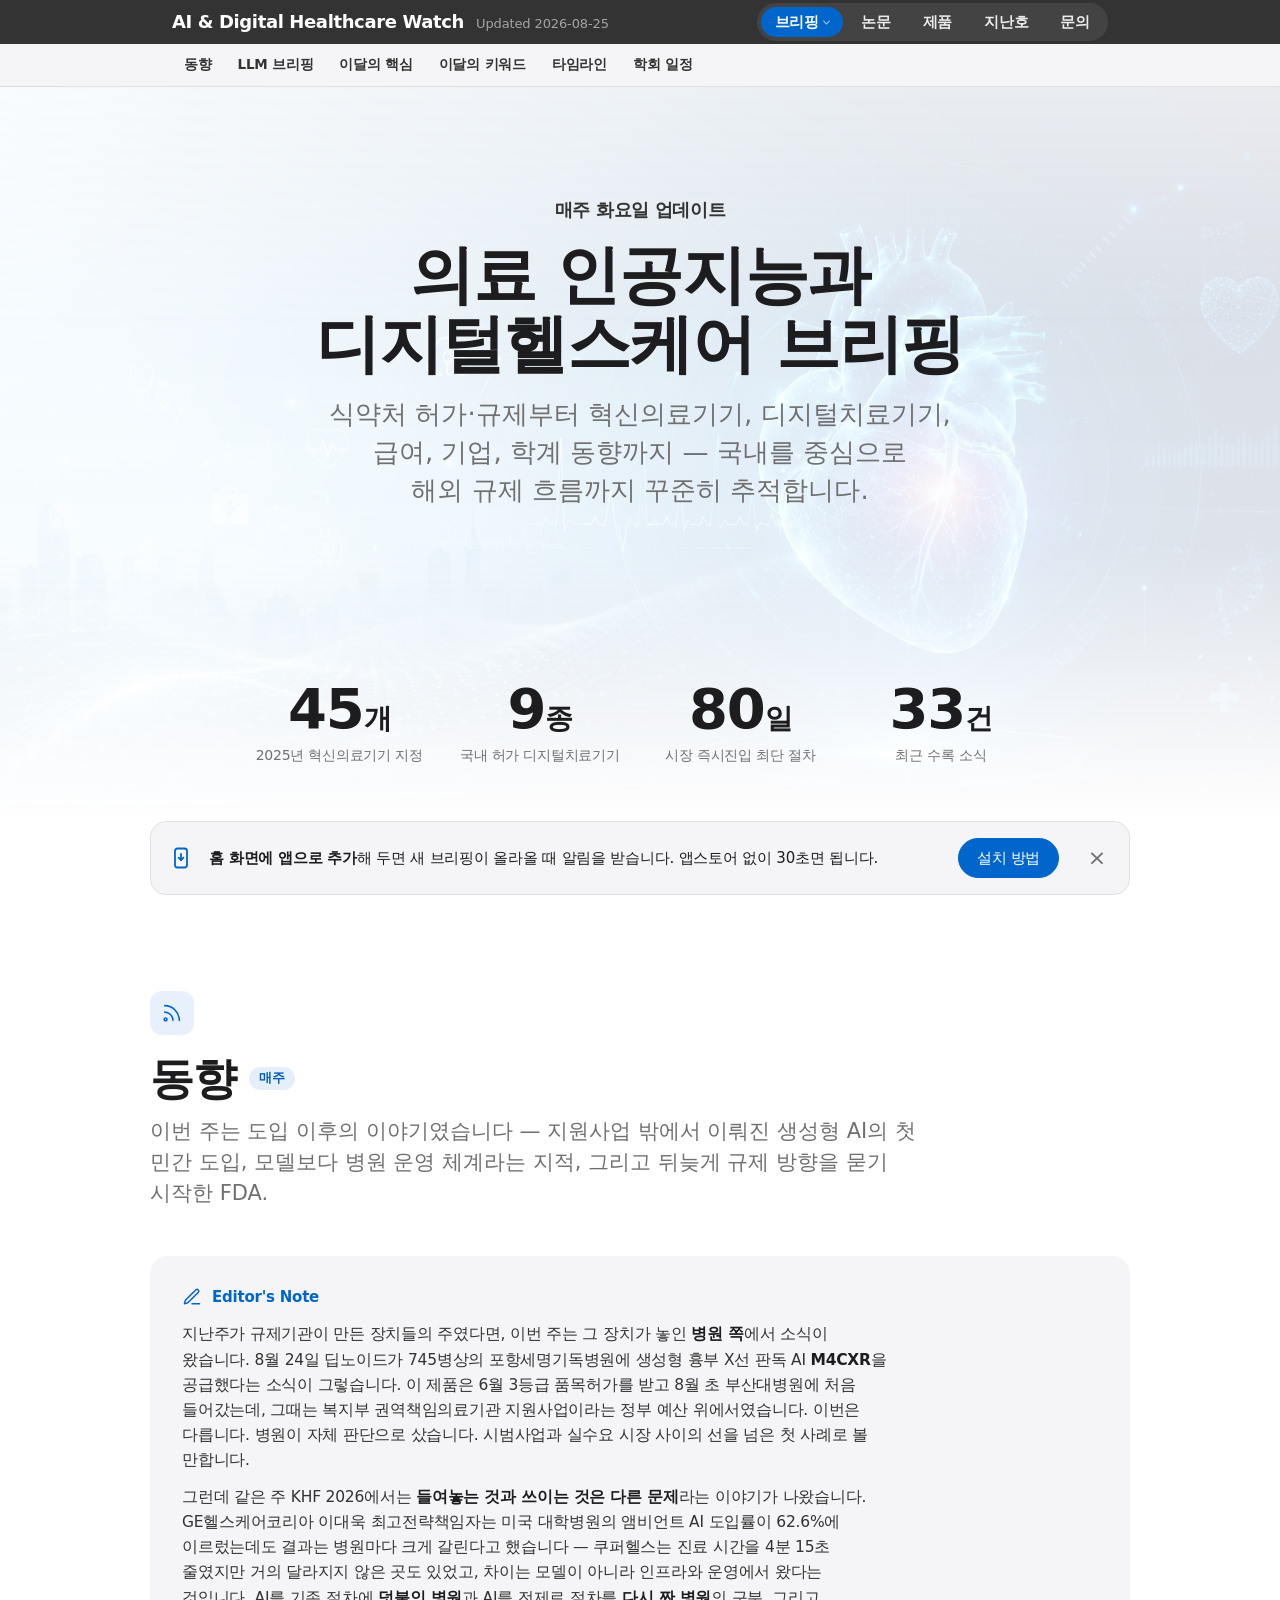
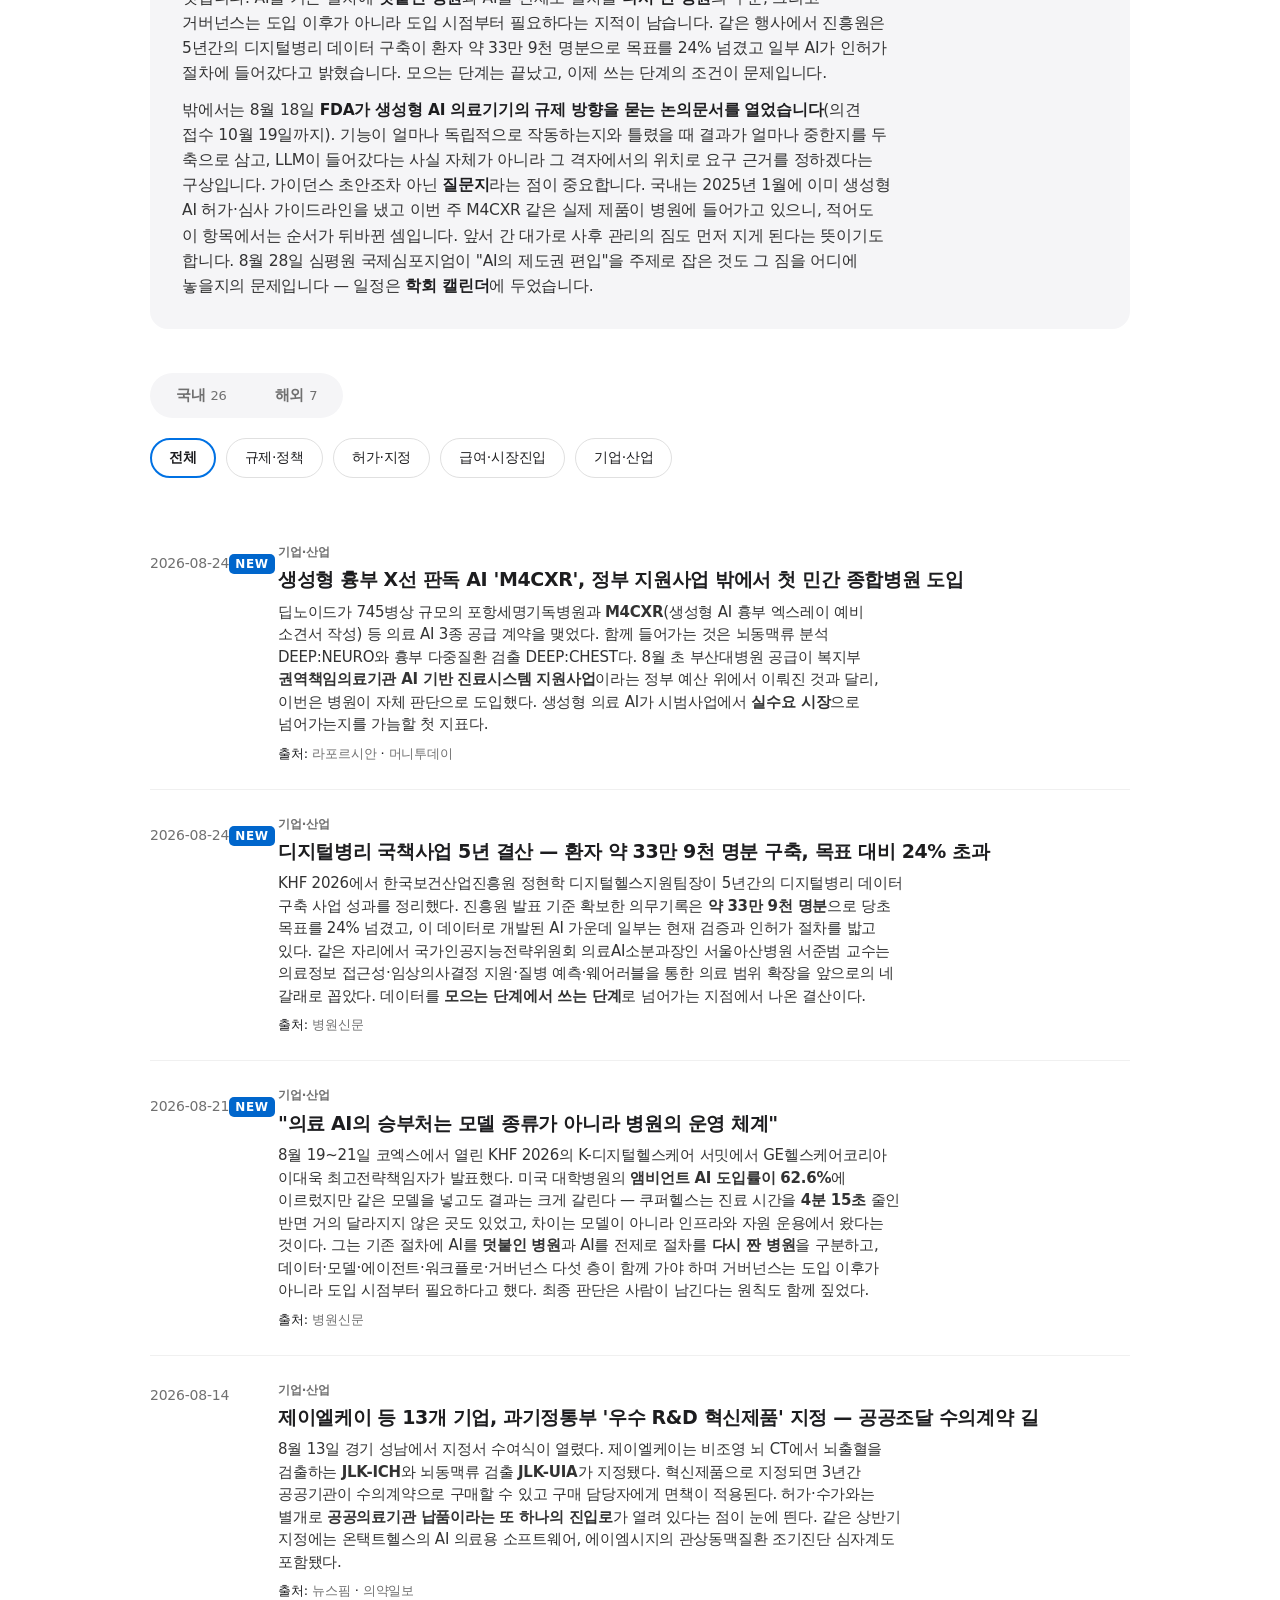
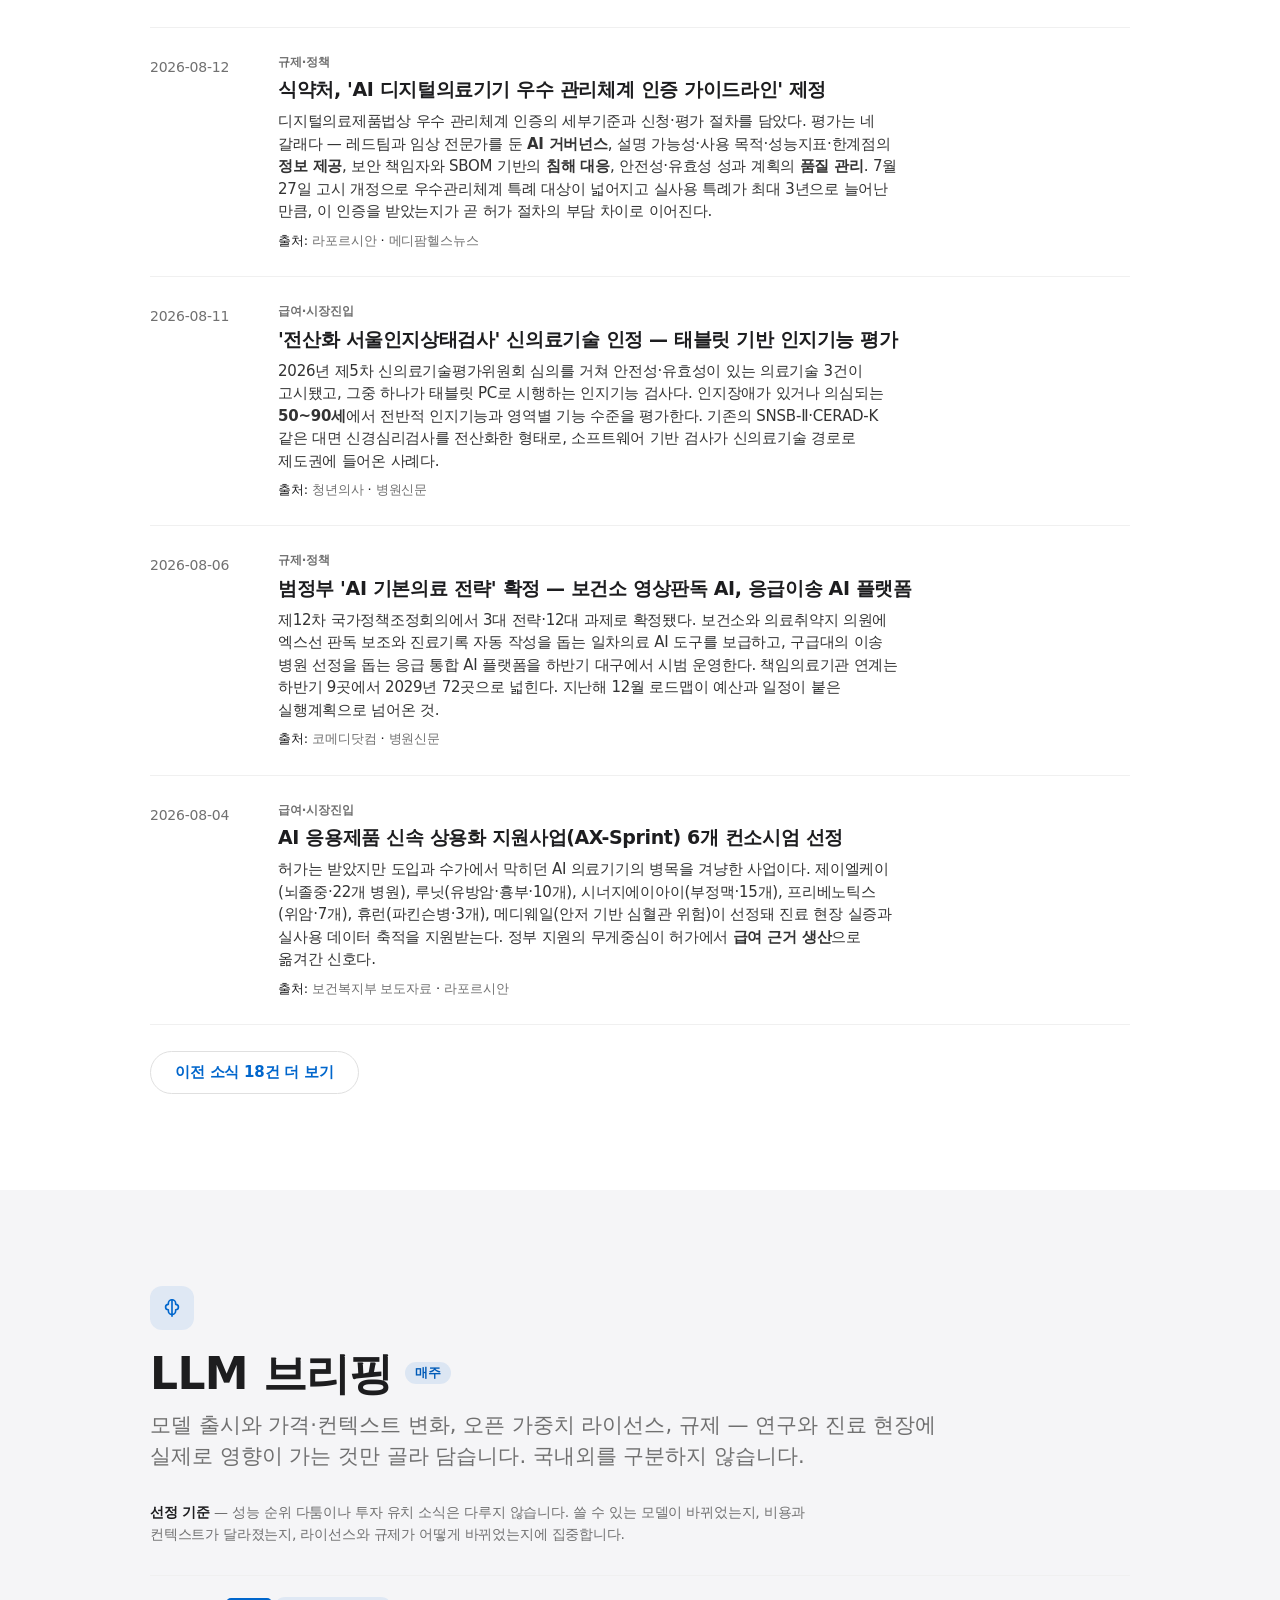
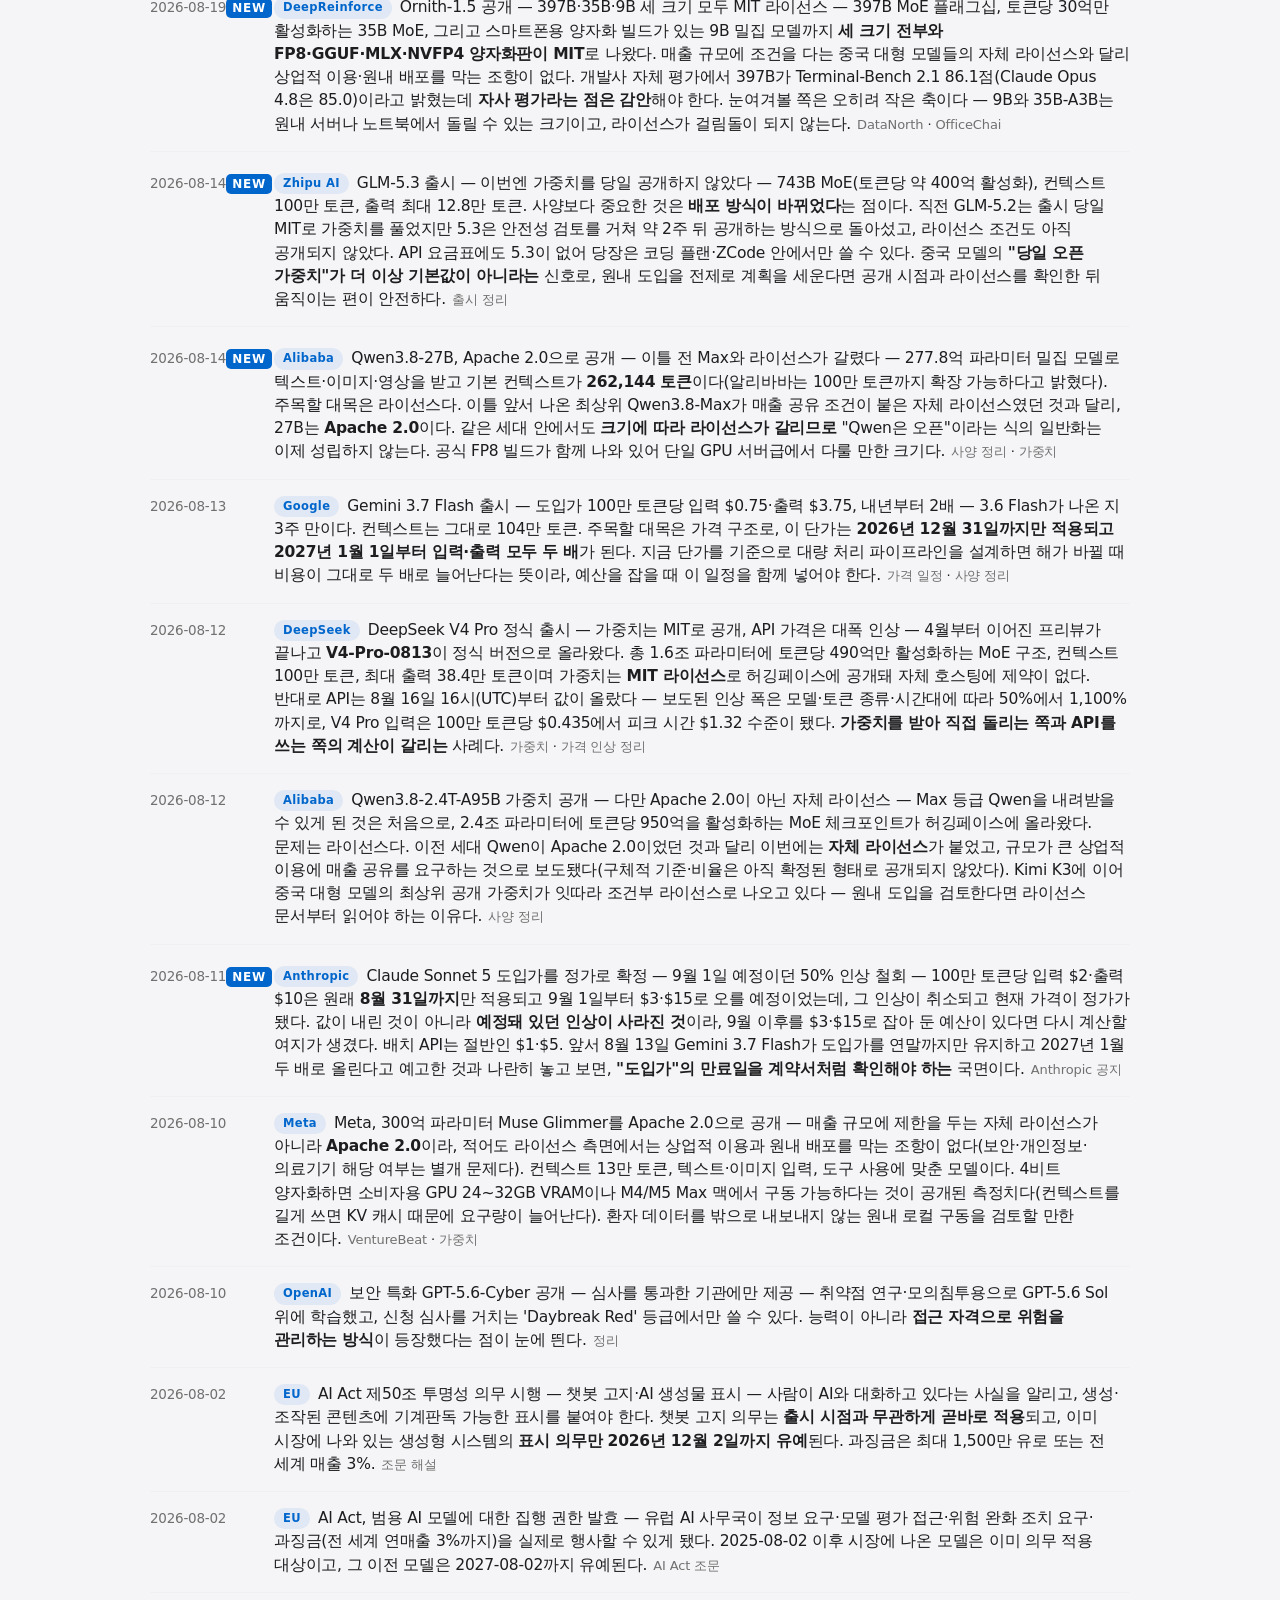
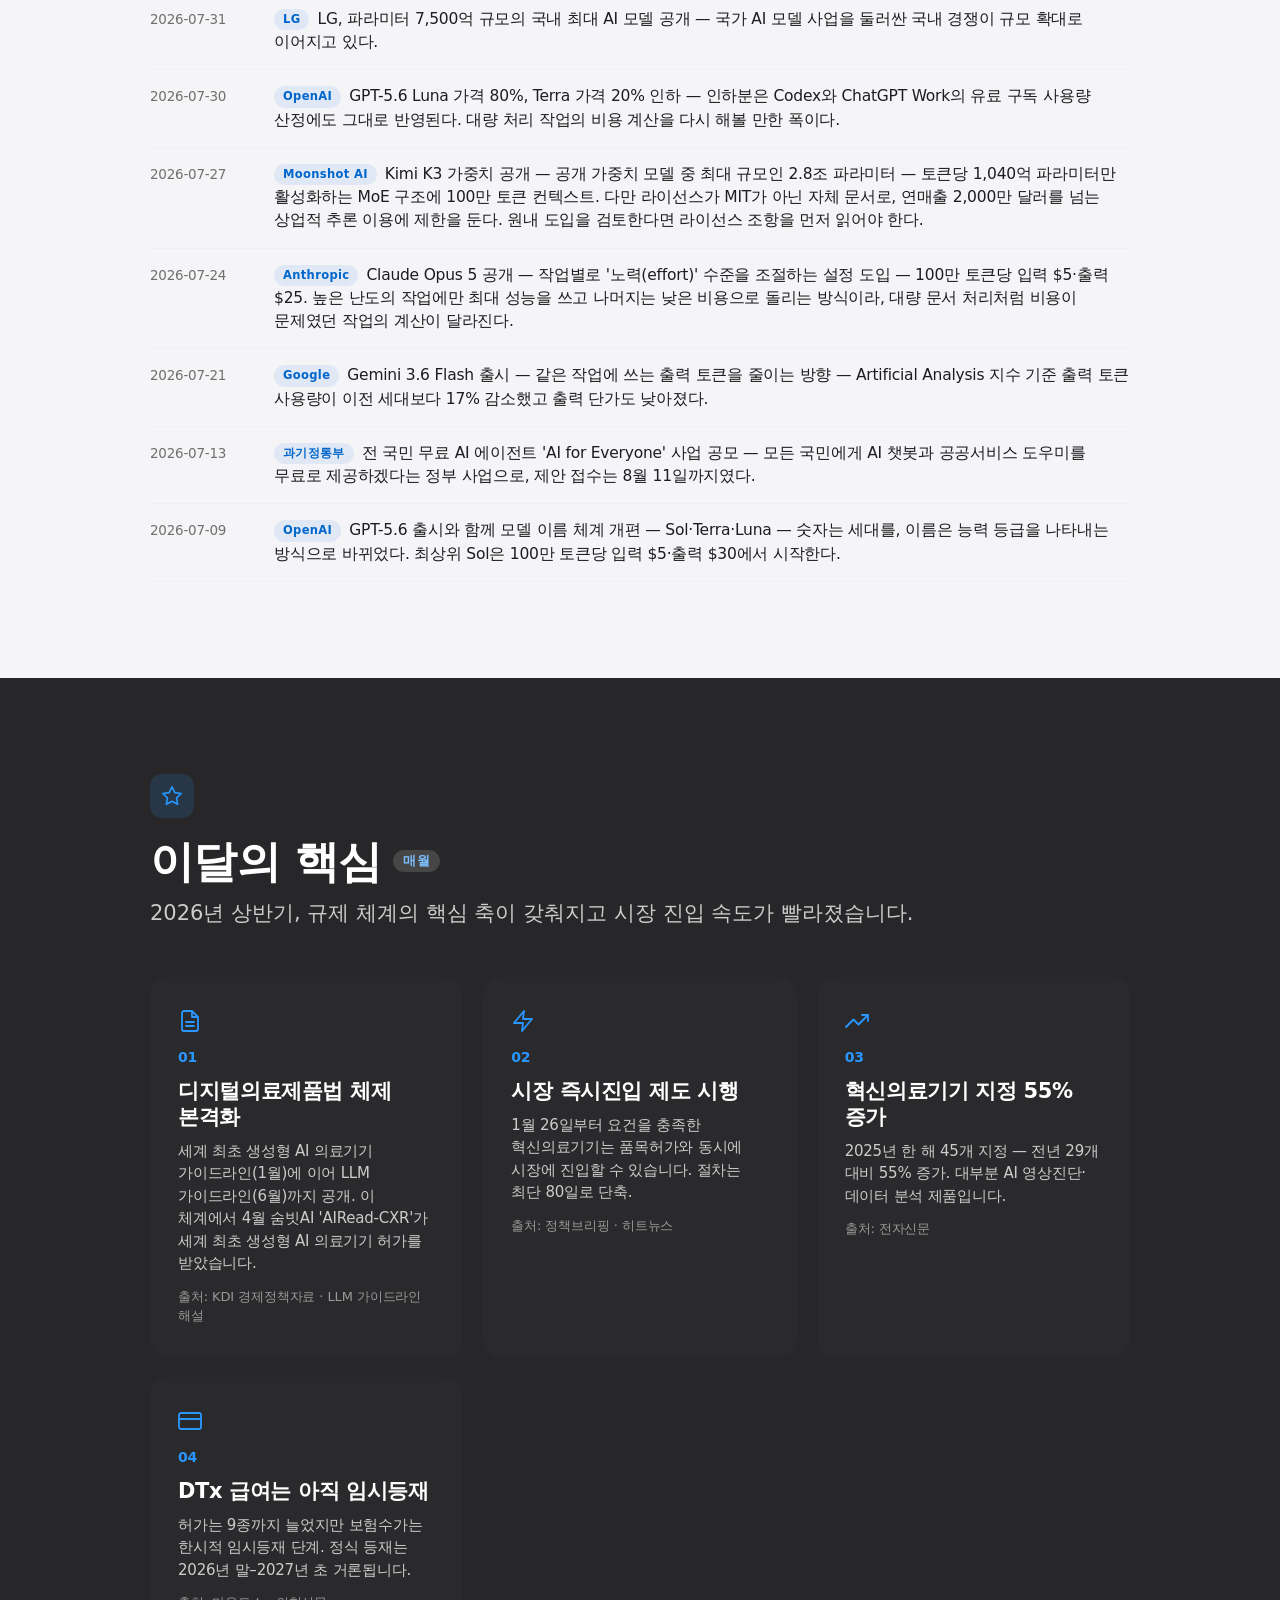
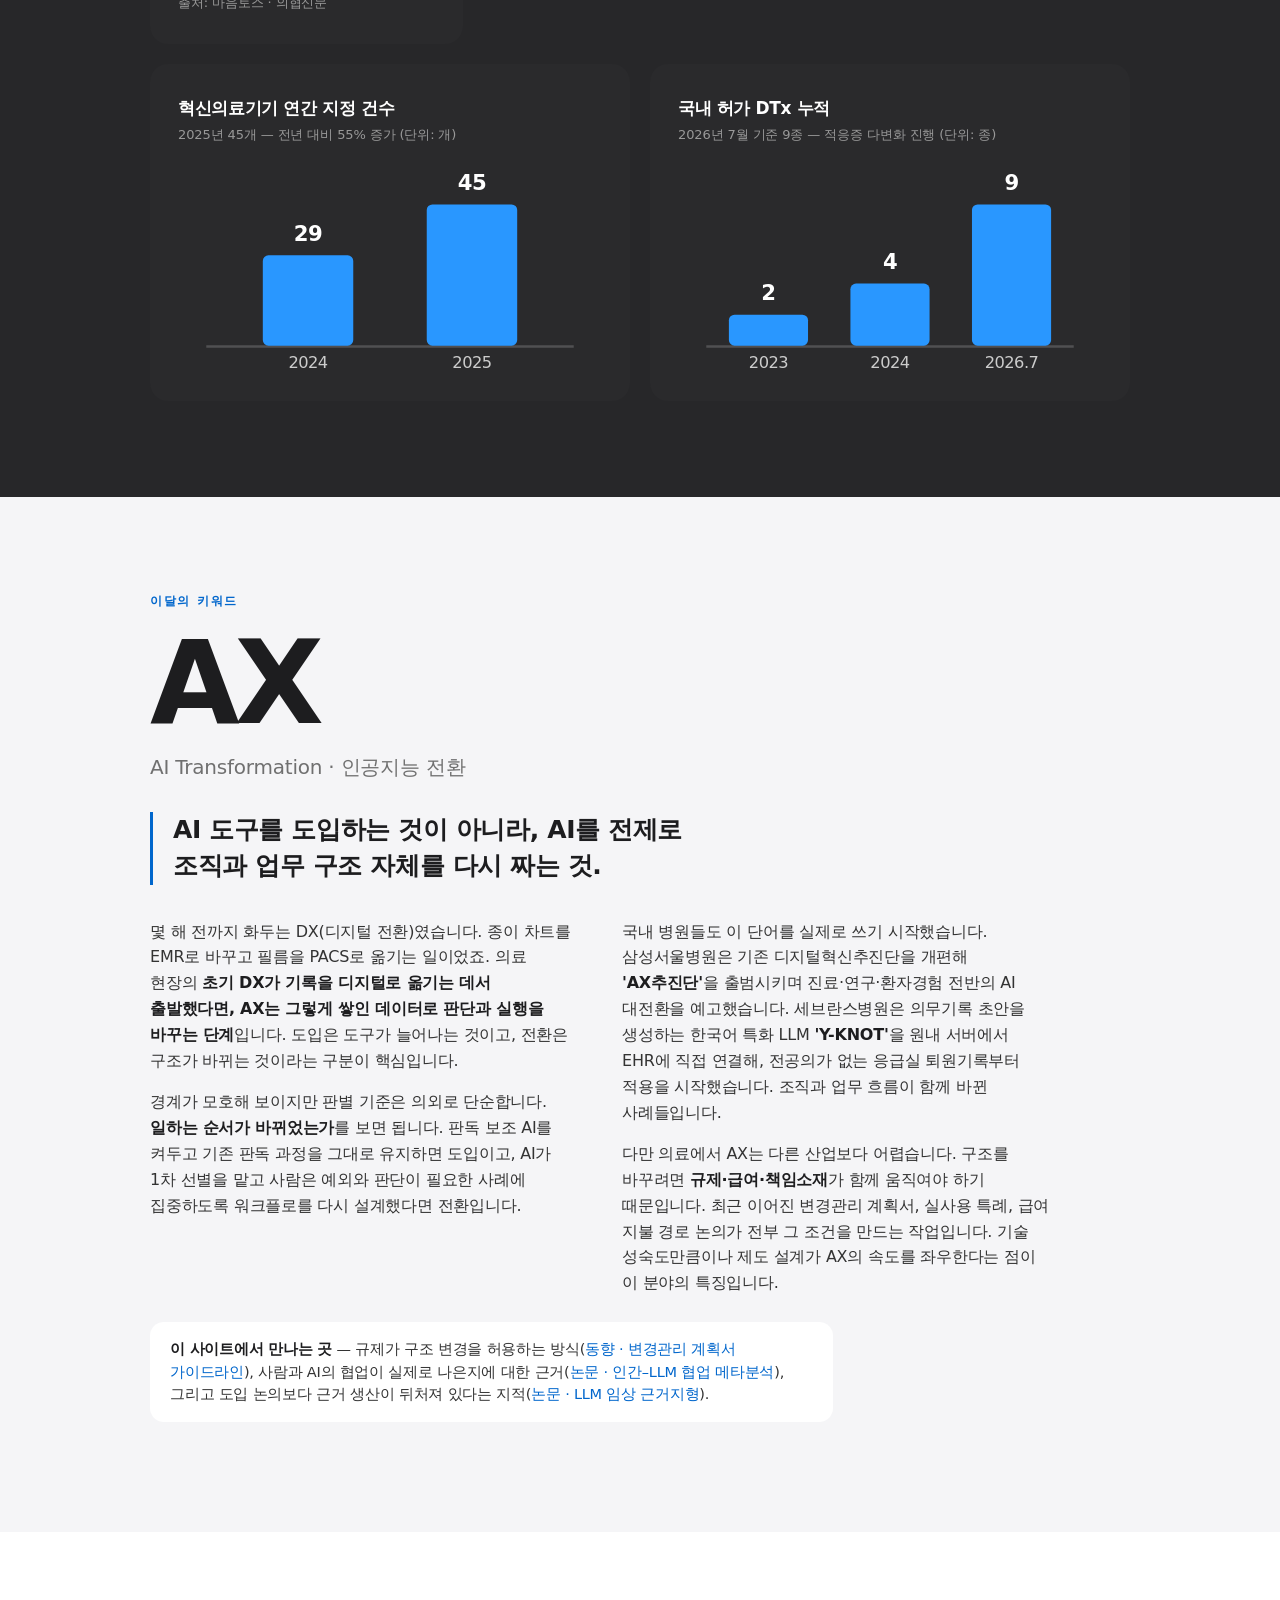
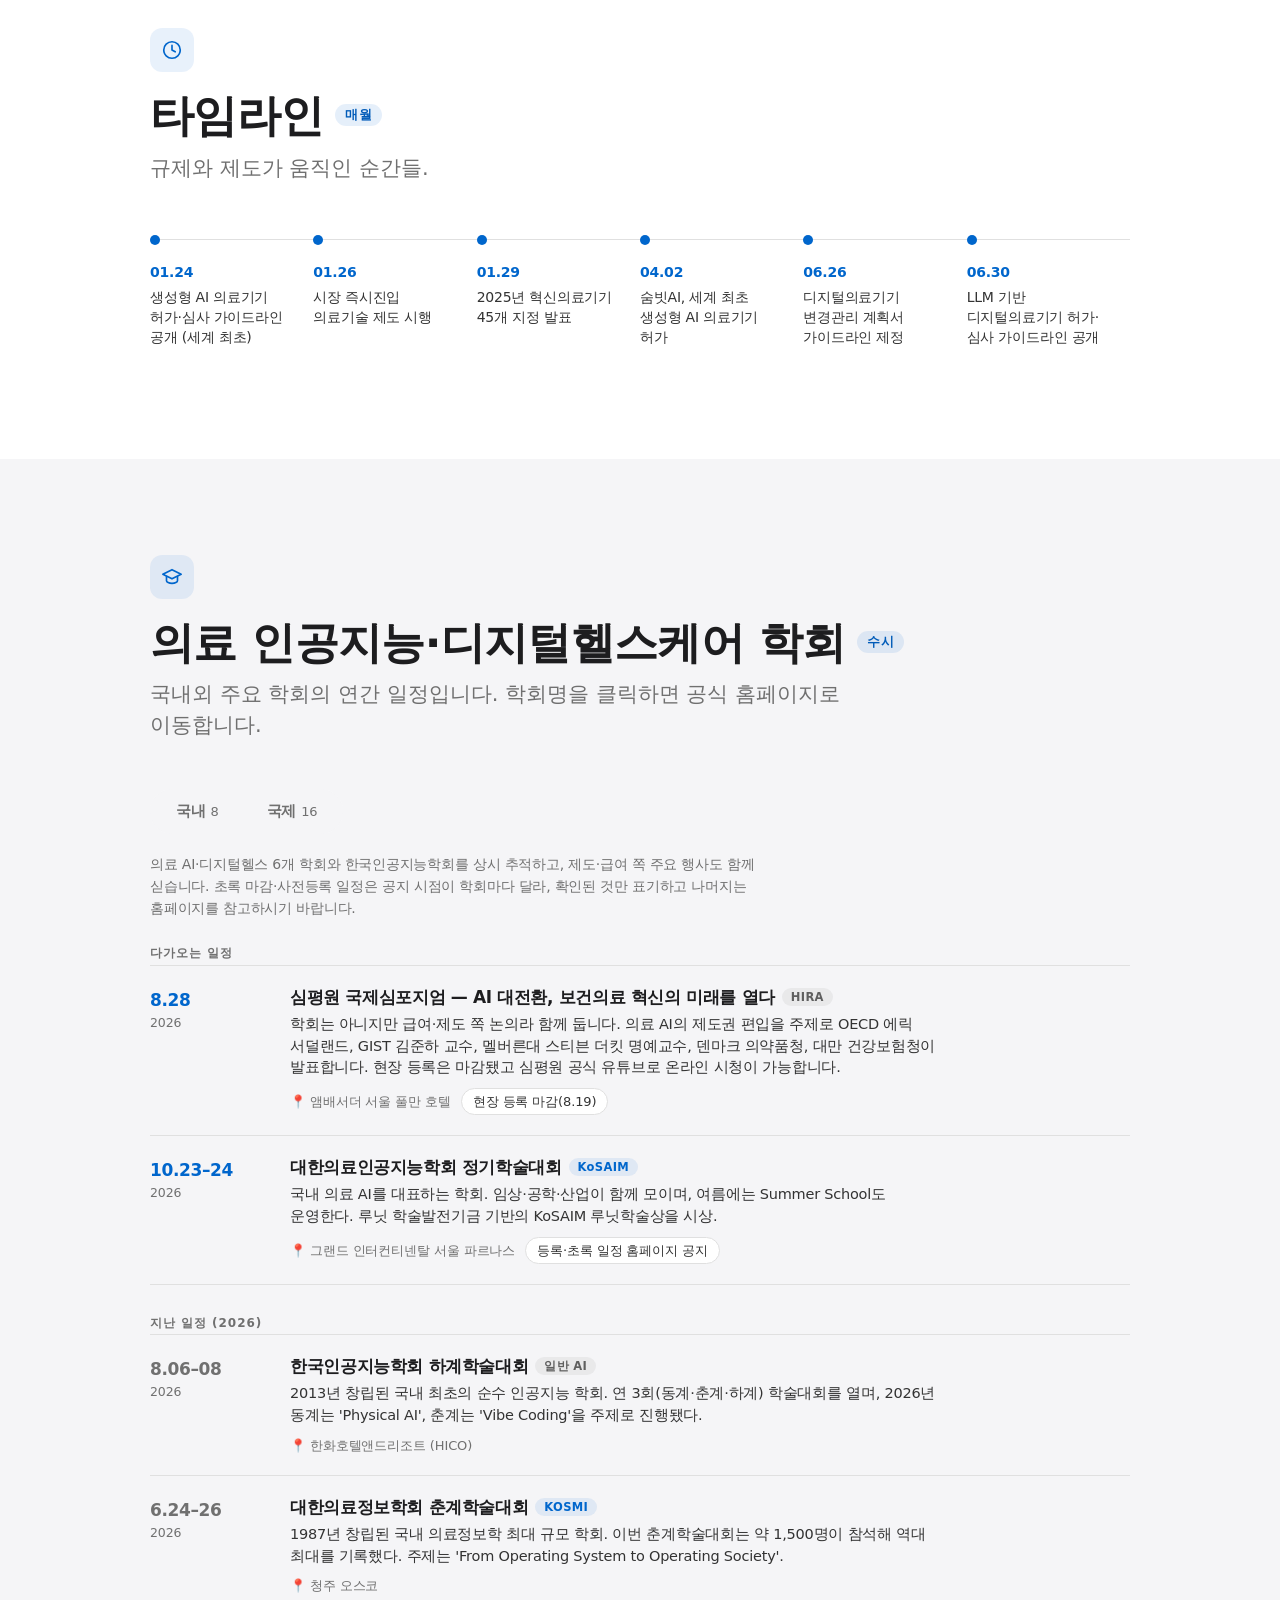
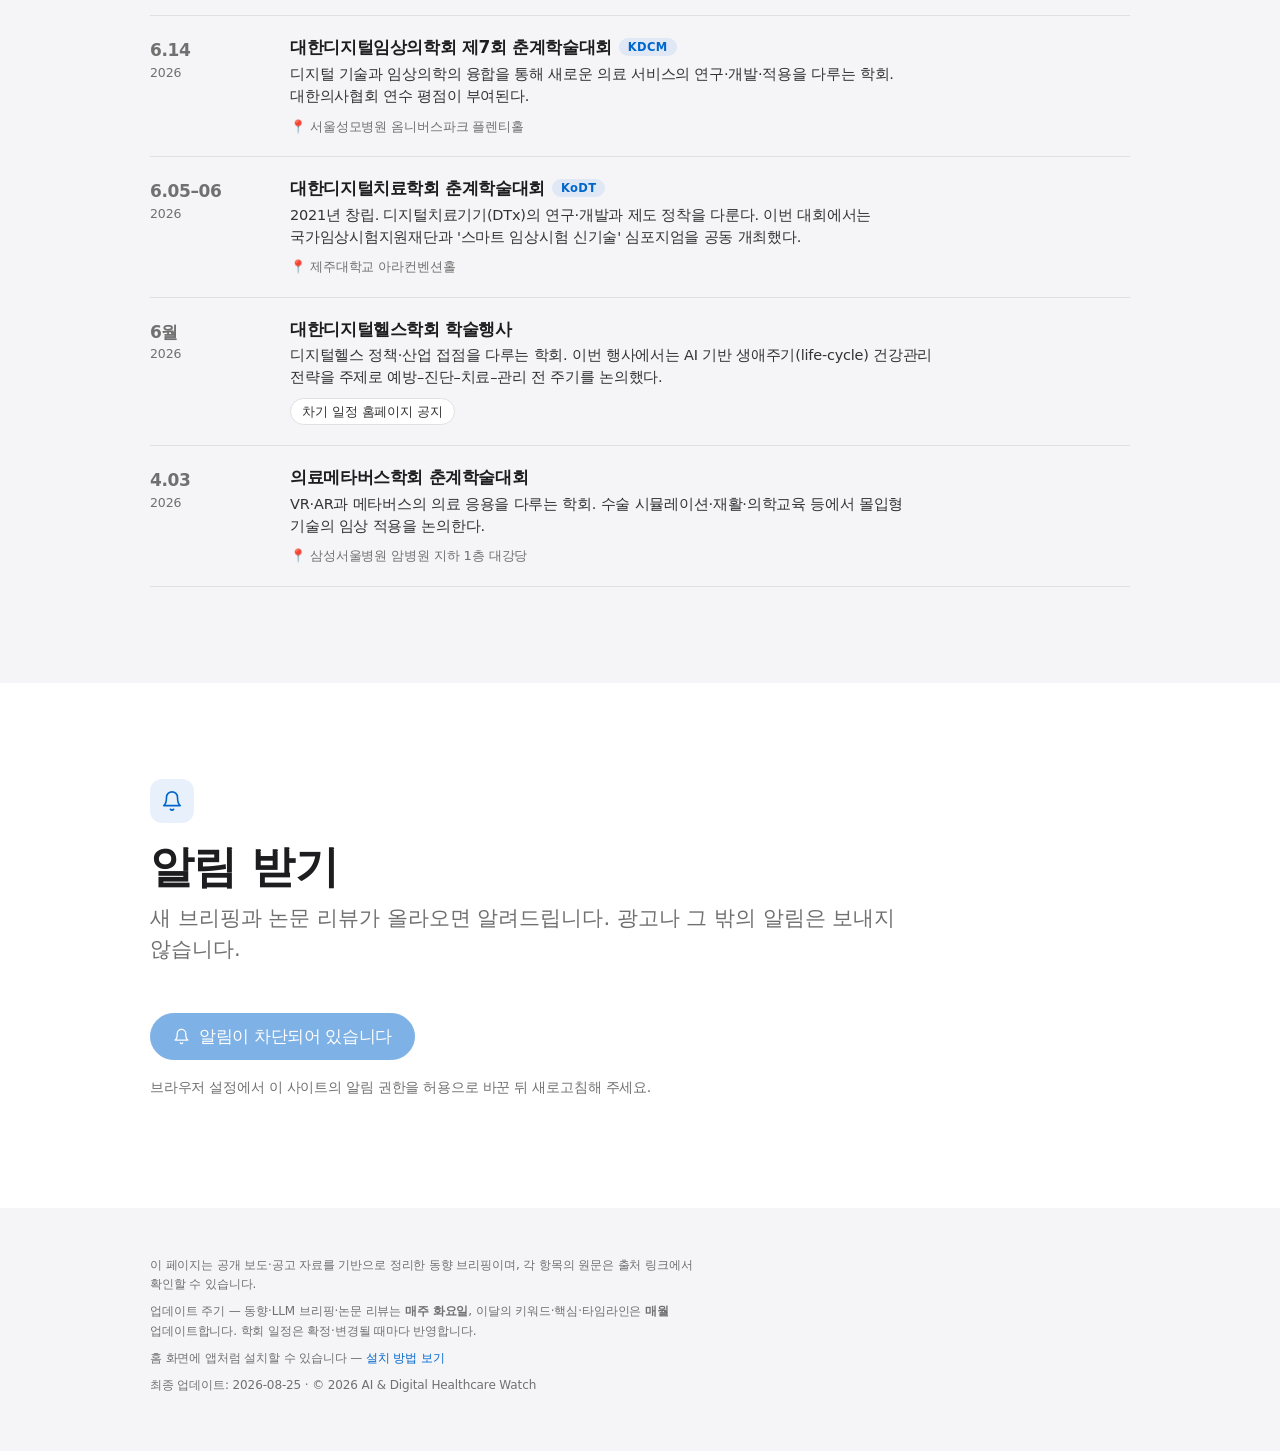
==== commit a59a754f: "인터페이스 리뷰 반영 — 명암비·가로 스크롤 단서·랜드마크·ARIA 정리 better-interface 스킬로 6개 영역(접근성·레이아웃·글쓰기·타이포·색·UI)을 검토한 결과. " ====
--- a/index.html
+++ b/index.html
@@ -35,9 +35,10 @@
 <meta name="twitter:title" content="의료 인공지능과 디지털헬스케어 브리핑">
 <meta name="twitter:description" content="식약처 허가·규제부터 혁신의료기기, 디지털치료기기, 급여, 기업, 학회, 논문 리뷰까지 꾸준히 업데이트합니다.">
 <meta name="twitter:image" content="https://docgpt.ai.kr/og-image.jpg">
-<link rel="stylesheet" href="/assets/site.css?v=3">
+<link rel="stylesheet" href="/assets/site.css?v=4">
 </head>
 <body>
+<a class="skip-link" href="#main">본문 바로가기</a>
 
 <header class="gnav">
   <div class="gnav-inner">
@@ -80,6 +81,8 @@
 
 
 <!-- ═══ Hero (white) ═══ -->
+<main id="main">
+
 <section class="hero tile-white" id="top">
   <p class="issue-tag">매주 화요일 업데이트</p>
   <h1>의료 인공지능과<br>디지털헬스케어 브리핑</h1>
@@ -137,12 +140,12 @@
       <p>밖에서는 8월 18일 <strong>FDA가 생성형 AI 의료기기의 규제 방향을 묻는 논의문서를 열었습니다</strong>(의견 접수 10월 19일까지). 기능이 얼마나 독립적으로 작동하는지와 틀렸을 때 결과가 얼마나 중한지를 두 축으로 삼고, LLM이 들어갔다는 사실 자체가 아니라 그 격자에서의 위치로 요구 근거를 정하겠다는 구상입니다. 가이던스 초안조차 아닌 <strong>질문지</strong>라는 점이 중요합니다. 국내는 2025년 1월에 이미 생성형 AI 허가·심사 가이드라인을 냈고 이번 주 M4CXR 같은 실제 제품이 병원에 들어가고 있으니, 적어도 이 항목에서는 순서가 뒤바뀐 셈입니다. 앞서 간 대가로 사후 관리의 짐도 먼저 지게 된다는 뜻이기도 합니다. 8월 28일 심평원 국제심포지엄이 "AI의 제도권 편입"을 주제로 잡은 것도 그 짐을 어디에 놓을지의 문제입니다 — 일정은 <strong>학회 캘린더</strong>에 두었습니다.</p>
     </div>
 
-    <div class="scope-toggle reveal" role="tablist" aria-label="국내·해외 전환">
-      <button class="scope-btn" id="scope-dom" role="tab" aria-selected="true" aria-controls="pane-domestic">국내<span class="cnt">26</span></button>
-      <button class="scope-btn" id="scope-intl" role="tab" aria-selected="false" aria-controls="pane-intl">해외<span class="cnt">7</span></button>
-    </div>
-
-    <div id="pane-intl" role="tabpanel" aria-labelledby="scope-intl" hidden>
+    <div class="scope-toggle reveal" role="group" aria-label="국내·해외 전환">
+      <button class="scope-btn" id="scope-dom" aria-pressed="true" aria-controls="pane-domestic">국내<span class="cnt">26</span></button>
+      <button class="scope-btn" id="scope-intl" aria-pressed="false" aria-controls="pane-intl">해외<span class="cnt">7</span></button>
+    </div>
+
+    <div id="pane-intl" hidden>
       <p class="intl-note">국내 규제·시장에 영향을 주는 해외 소식만 추립니다. 한국 기업의 해외 진출 소식은 국내 동향의 '기업·산업'에 있습니다.</p>
       <div class="intl-list">
         <div class="intl-item" data-added="2026-08-25">
@@ -190,7 +193,7 @@
       </div>
     </div>
 
-    <div id="pane-domestic" role="tabpanel" aria-labelledby="scope-dom">
+    <div id="pane-domestic">
     <div class="filter-row reveal" role="group" aria-label="카테고리 필터">
       <button class="filter-chip" data-filter="all" aria-pressed="true">전체</button>
       <button class="filter-chip" data-filter="reg" aria-pressed="false">규제·정책</button>
@@ -738,13 +741,13 @@
     <h2 class="sec-head reveal">의료 인공지능·디지털헬스케어 학회<span class="cadence">수시</span></h2>
     <p class="sec-sub reveal">국내외 주요 학회의 연간 일정입니다. 학회명을 클릭하면 공식 홈페이지로 이동합니다.</p>
 
-    <div class="scope-toggle reveal" role="tablist" aria-label="국내·국제 학회 전환">
-      <button class="scope-btn" id="soc-dom" role="tab" aria-selected="true" aria-controls="pane-soc-dom">국내<span class="cnt">8</span></button>
-      <button class="scope-btn" id="soc-intl" role="tab" aria-selected="false" aria-controls="pane-soc-intl">국제<span class="cnt">16</span></button>
+    <div class="scope-toggle reveal" role="group" aria-label="국내·국제 학회 전환">
+      <button class="scope-btn" id="soc-dom" aria-pressed="true" aria-controls="pane-soc-dom">국내<span class="cnt">8</span></button>
+      <button class="scope-btn" id="soc-intl" aria-pressed="false" aria-controls="pane-soc-intl">국제<span class="cnt">16</span></button>
     </div>
 
     <!-- ─── 국내 ─── -->
-    <div id="pane-soc-dom" role="tabpanel" aria-labelledby="soc-dom">
+    <div id="pane-soc-dom">
       <p class="conf-note reveal">의료 AI·디지털헬스 6개 학회와 한국인공지능학회를 상시 추적하고, 제도·급여 쪽 주요 행사도 함께 싣습니다. 초록 마감·사전등록 일정은 공지 시점이 학회마다 달라, 확인된 것만 표기하고 나머지는 홈페이지를 참고하시기 바랍니다.</p>
 
       <h3 class="conf-group reveal">다가오는 일정</h3>
@@ -821,7 +824,7 @@
     </div>
 
     <!-- ─── 국제 ─── -->
-    <div id="pane-soc-intl" role="tabpanel" aria-labelledby="soc-intl" hidden>
+    <div id="pane-soc-intl" hidden>
       <p class="conf-note reveal">의료영상 AI·의료정보학 중심으로 정리했으며, 일반 AI 학회(<span style="white-space:nowrap">ICML·NeurIPS</span>)는 국내 개최나 의료 세션 등 관련성이 있을 때 함께 표기합니다.</p>
 
       <h3 class="conf-group reveal">다가오는 일정</h3>
@@ -977,13 +980,15 @@
         <svg viewBox="0 0 24 24" aria-hidden="true"><path d="M18 8A6 6 0 0 0 6 8c0 7-3 9-3 9h18s-3-2-3-9"/><path d="M13.7 21a2 2 0 0 1-3.4 0"/></svg>
         <span id="notify-label">확인 중…</span>
       </button>
-      <span class="notify-status" id="notify-status"></span>
+      <span class="notify-status" id="notify-status" role="status" aria-live="polite"></span>
     </div>
     <p class="notify-note reveal" id="notify-note" hidden></p>
   </div>
 </section>
 
 
+
+</main>
 
 <footer>
   <div class="tile-inner">
@@ -1095,8 +1100,8 @@
   const paneIntl = document.getElementById("pane-intl");
   if (scopeDom && scopeIntl) {
     const setScope = (intl) => {
-      scopeDom.setAttribute("aria-selected", String(!intl));
-      scopeIntl.setAttribute("aria-selected", String(intl));
+      scopeDom.setAttribute("aria-pressed", String(!intl));
+      scopeIntl.setAttribute("aria-pressed", String(intl));
       paneDom.hidden = intl;
       paneIntl.hidden = !intl;
     };
@@ -1114,8 +1119,8 @@
     const paneSocDom = document.getElementById("pane-soc-dom");
     const paneSocIntl = document.getElementById("pane-soc-intl");
     const setSoc = (intl) => {
-      socDom.setAttribute("aria-selected", String(!intl));
-      socIntl.setAttribute("aria-selected", String(intl));
+      socDom.setAttribute("aria-pressed", String(!intl));
+      socIntl.setAttribute("aria-pressed", String(intl));
       paneSocDom.hidden = intl;
       paneSocIntl.hidden = !intl;
     };
@@ -1414,6 +1419,23 @@
 })();
 </script>
 
+<!-- 가로 스크롤 단서: 끝까지 밀면 흐림을 걷는다 -->
+<script>
+(function () {
+  var boxes = document.querySelectorAll(".subnav-inner, .timeline-scroll");
+  Array.prototype.forEach.call(boxes, function (box) {
+    function sync() {
+      // 스크롤할 것이 없거나 끝에 닿았으면 단서를 지운다(1px 반올림 여유)
+      var atEnd = box.scrollLeft + box.clientWidth >= box.scrollWidth - 1;
+      box.classList.toggle("at-end", atEnd);
+    }
+    sync();
+    box.addEventListener("scroll", sync, { passive: true });
+    window.addEventListener("resize", sync);
+  });
+})();
+</script>
+
 <!-- Cloudflare Web Analytics -->
 <script type='module' src='https://static.cloudflareinsights.com/beacon.min.js' data-cf-beacon='{"token": "751d2cc1d2b743a38a53713a2aeda3c4"}'></script>
 <!-- End Cloudflare Web Analytics -->
--- a/assets/site.css
+++ b/assets/site.css
@@ -11,7 +11,7 @@
     --body-on-dark: #ffffff;
     --body-muted: #cccccc;
     --ink-muted-80: #333333;
-    --ink-muted-48: #7a7a7a;
+    --ink-muted-48: #707070;   /* 흰 4.95:1 · 파치먼트 4.55:1 (구 #7a7a7a는 3.94~4.29로 미달) */
     --divider-soft: #f0f0f0;
     --hairline: #e0e0e0;
     --canvas: #ffffff;
@@ -106,7 +106,7 @@
     background: rgba(255, 255, 255, 0.16);
     text-decoration: none;
   }
-  .gnav nav a:active { transform: scale(0.95); }
+  .gnav nav a:active { transform: scale(0.96); }
   .gnav nav a.current {
     background: var(--primary);
     color: #ffffff;
@@ -130,7 +130,7 @@
    * 지난주 표시는 스크립트가 손대지 않아도 저절로 사라진다. */
   .badge-new {
     display: inline-block;
-    font-size: 10.5px;
+    font-size: 12px;
     font-weight: 700;
     letter-spacing: 0.06em;
     line-height: 1;
@@ -147,6 +147,55 @@
   /* 어두운 타일 위에서는 흰 글씨가 파랑에 묻히므로 밝은 파랑 + 검정 */
   .tile-dark .badge-new,
   .tile-dark-2 .badge-new { background: var(--primary-on-dark); color: #000000; }
+
+  /* ═══ 가로 스크롤 단서 ═══
+   * 320px에서 섹션 띠는 링크 2개를, 타임라인은 항목 6개 중 4개를 화면 밖에 둔다.
+   * macOS·iOS는 스크롤바가 평소 보이지 않으므로 오른쪽 끝을 흐리게 해서
+   * "더 있다"를 알린다. 끝까지 밀면 스크립트가 .at-end를 붙여 단서를 지운다. */
+  .subnav-inner,
+  .timeline-scroll {
+    -webkit-mask-image: linear-gradient(to right, #000 0, #000 calc(100% - 36px), transparent 100%);
+    mask-image: linear-gradient(to right, #000 0, #000 calc(100% - 36px), transparent 100%);
+  }
+  .subnav-inner.at-end,
+  .timeline-scroll.at-end {
+    -webkit-mask-image: none;
+    mask-image: none;
+  }
+  /* 마스크를 못 쓰는 브라우저를 위해 오른쪽 경계선을 하나 남긴다 */
+  @supports not (mask-image: linear-gradient(to right, #000, transparent)) {
+    .subnav-inner, .timeline-scroll { border-right: 1px solid var(--hairline); }
+  }
+
+  /* ═══ 어두운 타일에서의 보조 텍스트 ═══
+   * --ink-muted-48 은 "지금 표면 위의 보조 텍스트"라는 역할이고, 값은 흰·파치먼트
+   * 기준으로 정해져 있다. 어두운 타일에서 그대로 쓰면 2.9:1 까지 떨어졌다
+   * (핵심 카드 출처, 차트 설명, 제품 카탈로그의 회사명·메타 등 여러 곳).
+   * 컴포넌트마다 색을 덮어쓰는 대신 타일 안에서 토큰을 다시 정의한다 —
+   * 앞으로 추가되는 컴포넌트도 자동으로 맞는 값을 받는다. */
+  .tile-dark,
+  .tile-dark-2 { --ink-muted-48: #999999; }   /* 어두운 타일 위 5.03~5.23:1 */
+
+  /* ═══ 본문 바로가기 ═══
+   * 고정 상단바 + 섹션 띠를 지나야 본문에 닿으므로, 키보드 첫 탭에서 건너뛴다. */
+  .skip-link {
+    position: absolute;
+    left: -9999px;
+    top: 0;
+    z-index: 300;
+    background: var(--primary);
+    color: #ffffff;
+    font-size: 15px;
+    font-weight: 600;
+    padding: 12px 18px;
+    border-radius: 0 0 10px 0;
+  }
+  .skip-link:focus-visible {
+    left: 0;
+    text-decoration: none;
+    outline: 2px solid var(--primary-focus);
+    outline-offset: 2px;
+  }
 
   /* ═══ 설치 권유 띠 ═══
    * 아직 홈 화면에 추가하지 않은 방문자에게만 보인다. 닫으면 다시 뜨지 않는다.
@@ -169,7 +218,7 @@
   .install-hint-icon { flex: 0 0 auto; width: 24px; height: 24px; }
   .install-hint-icon svg {
     width: 24px; height: 24px;
-    stroke: var(--primary); stroke-width: 1.7;
+    stroke: var(--primary); stroke-width: 1.8;
     stroke-linecap: round; stroke-linejoin: round; fill: none;
   }
   .install-hint p {
@@ -255,7 +304,7 @@
     font-family: var(--font-display);
     font-size: clamp(19px, 3vw, 26px);
     font-weight: 400;
-    line-height: 1.3;
+    line-height: 1.45;
     letter-spacing: 0;
     color: var(--ink-muted-48);
     max-width: 640px;
@@ -276,7 +325,7 @@
     transition: transform 0.15s ease;
   }
   .btn-pill:hover { text-decoration: none; background: var(--primary-focus); border-color: var(--primary-focus); }
-  .btn-pill:active { transform: scale(0.95); }
+  .btn-pill:active { transform: scale(0.96); }
   .btn-ghost {
     display: inline-block;
     background: transparent;
@@ -289,7 +338,7 @@
     transition: transform 0.15s ease;
   }
   .btn-ghost:hover { text-decoration: none; background: var(--primary); color: #ffffff; }
-  .btn-ghost:active { transform: scale(0.95); }
+  .btn-ghost:active { transform: scale(0.96); }
 
   /* ═══ ECG line ═══ */
   .ecg-wrap { max-width: 900px; margin: 26px auto 0; overflow: hidden; }
@@ -532,7 +581,7 @@
     font-size: 11.5px;
     fill: var(--body-muted);
   }
-  .bar-base { stroke: rgba(255, 255, 255, 0.18); stroke-width: 1; }
+  .bar-base { stroke: rgba(255, 255, 255, 0.18); stroke-width: 1.8; }
   html.js .bar {
     transform-box: fill-box;
     transform-origin: bottom;
@@ -671,7 +720,7 @@
     vertical-align: 2px;
     white-space: nowrap;
   }
-  .conf-item h4 .abbr.gen { color: var(--ink-muted-48); background: rgba(0, 0, 0, 0.05); }
+  .conf-item h4 .abbr.gen { color: #5f5f5f; background: rgba(0, 0, 0, 0.05); }   /* 배지 배경 위 5.27:1 (구 4.08) */
   .conf-desc {
     margin: 0 0 9px;
     font-size: 14.5px;
@@ -907,7 +956,7 @@
     transition: transform 0.15s ease, border-color 0.2s, background 0.2s;
   }
   .filter-chip:hover { border-color: var(--ink-muted-48); }
-  .filter-chip:active { transform: scale(0.95); }
+  .filter-chip:active { transform: scale(0.96); }
   .filter-chip[aria-pressed="true"] {
     border: 2px solid var(--primary-focus);
     padding: 9px 17px;
@@ -1022,8 +1071,17 @@
     margin: -30px 0 34px;
     max-width: 78ch;
   }
-  .product-note strong { color: var(--body-muted); font-weight: 600; }
-  .product-note a { color: var(--primary-on-dark); }
+  /* 이 컴포넌트는 원래 어두운 제품 타일용이었는데 밝은 타일(#llm)에서도 쓰인다.
+   * 기본값을 밝은 표면 기준으로 두고, 어두운 타일에서만 되돌린다.
+   * (구: strong이 #cccccc라 파치먼트 위에서 1.47:1 — 사실상 보이지 않았다) */
+  .product-note strong { color: var(--ink); font-weight: 600; }
+  .product-note a { color: var(--primary); }
+  .tile-dark .product-note,
+  .tile-dark-2 .product-note { color: var(--body-muted); }
+  .tile-dark .product-note strong,
+  .tile-dark-2 .product-note strong { color: #ffffff; }
+  .tile-dark .product-note a,
+  .tile-dark-2 .product-note a { color: var(--primary-on-dark); }
 
   /* ═══ 논문 리뷰 티저 ═══ */
   .paper-teasers {
@@ -1243,7 +1301,7 @@
       border-color: var(--primary);
     }
   }
-  .btn-notify:active:not(:disabled) { transform: scale(0.97); }
+  .btn-notify:active:not(:disabled) { transform: scale(0.96); }
   .btn-notify:disabled { opacity: 0.5; cursor: default; }
   .btn-notify.is-on {
     background: transparent;
@@ -1252,7 +1310,7 @@
   }
   .btn-notify svg {
     width: 17px; height: 17px; fill: none;
-    stroke: currentColor; stroke-width: 1.9;
+    stroke: currentColor; stroke-width: 1.8;
     stroke-linecap: round; stroke-linejoin: round;
   }
   .notify-status {
@@ -1311,7 +1369,7 @@
     color: var(--ink);
     text-decoration: none;
   }
-  .subnav a:active { transform: scale(0.95); }
+  .subnav a:active { transform: scale(0.96); }
   /* 지금 보고 있는 섹션 표시 (스크롤 감지 스크립트가 .current를 붙인다) */
   .subnav a.current {
     background: var(--primary);
@@ -1430,13 +1488,13 @@
   padding: 5px 10px;
   border-radius: 9999px;
   background: rgba(0, 102, 204, 0.1);
-  color: var(--primary);
+  color: #005bb8;            /* 배지 배경 위 5.27:1 (구 var(--primary)는 4.45) */
   white-space: nowrap;
   transform: translateY(-4px);
 }
 .tile-dark .cadence, .tile-dark-2 .cadence {
   background: rgba(255, 255, 255, 0.14);
-  color: var(--primary-on-dark);
+  color: #7cc0ff;            /* 어두운 타일 위 4.94:1 (구 #2997ff는 3.17) */
 }
 @media (max-width: 640px) {
   .cadence { font-size: 11.5px; padding: 4px 9px; margin-left: 8px; }
@@ -1510,7 +1568,7 @@
     height: 22px;
     fill: none;
     stroke: currentColor;
-    stroke-width: 1.7;
+    stroke-width: 1.8;
     stroke-linecap: round;
     stroke-linejoin: round;
   }
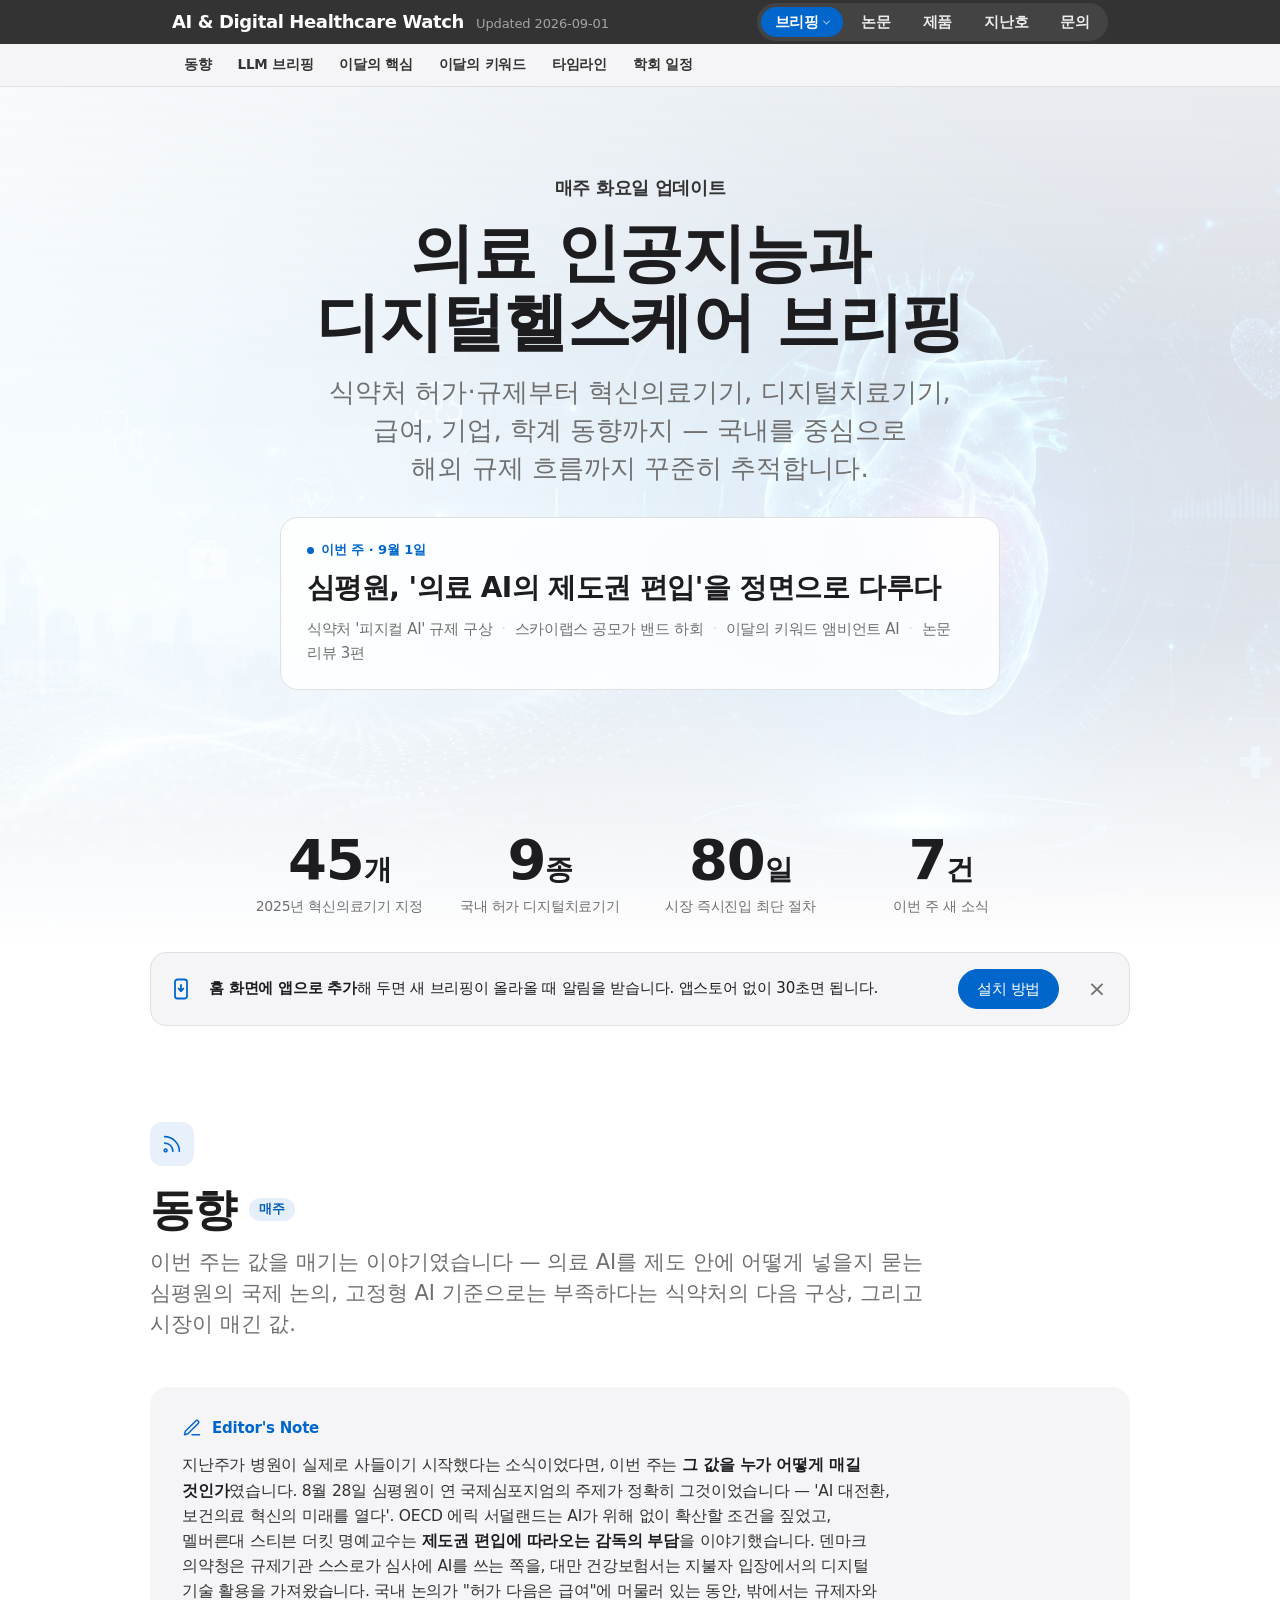
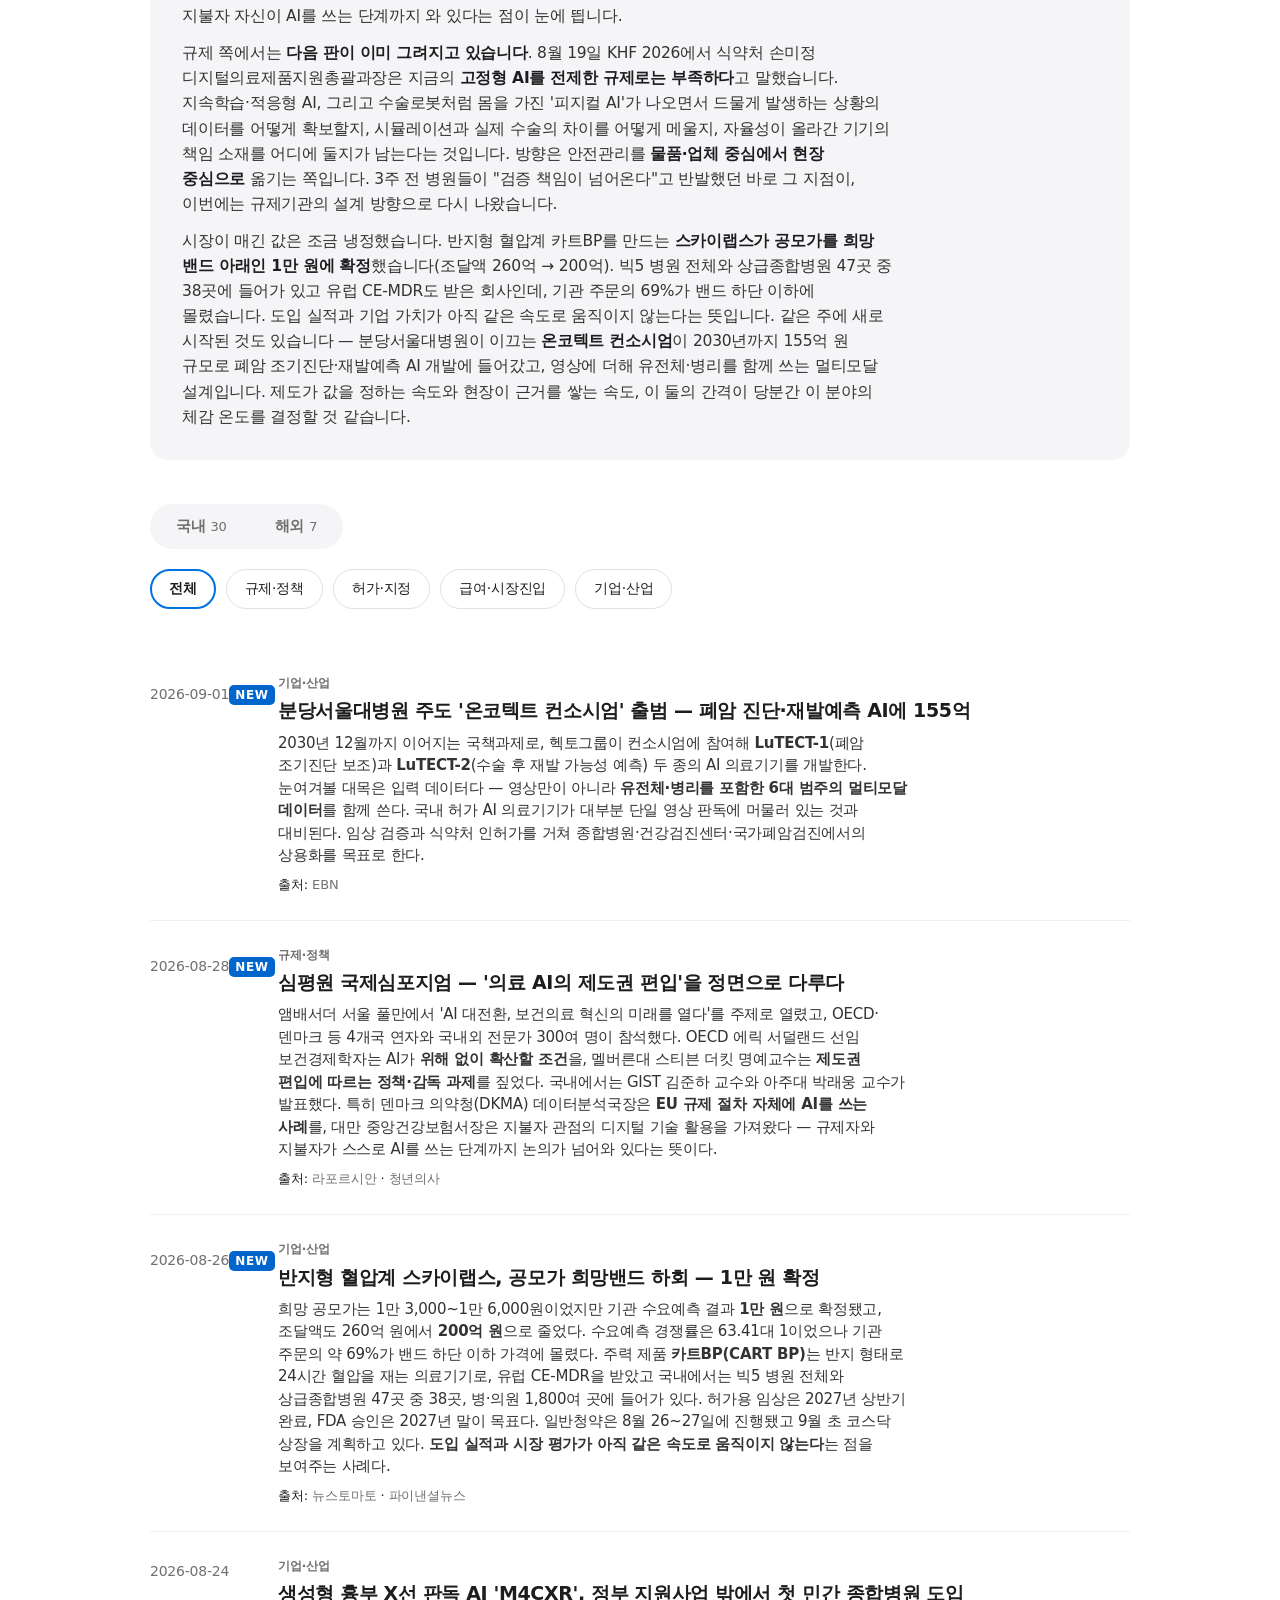
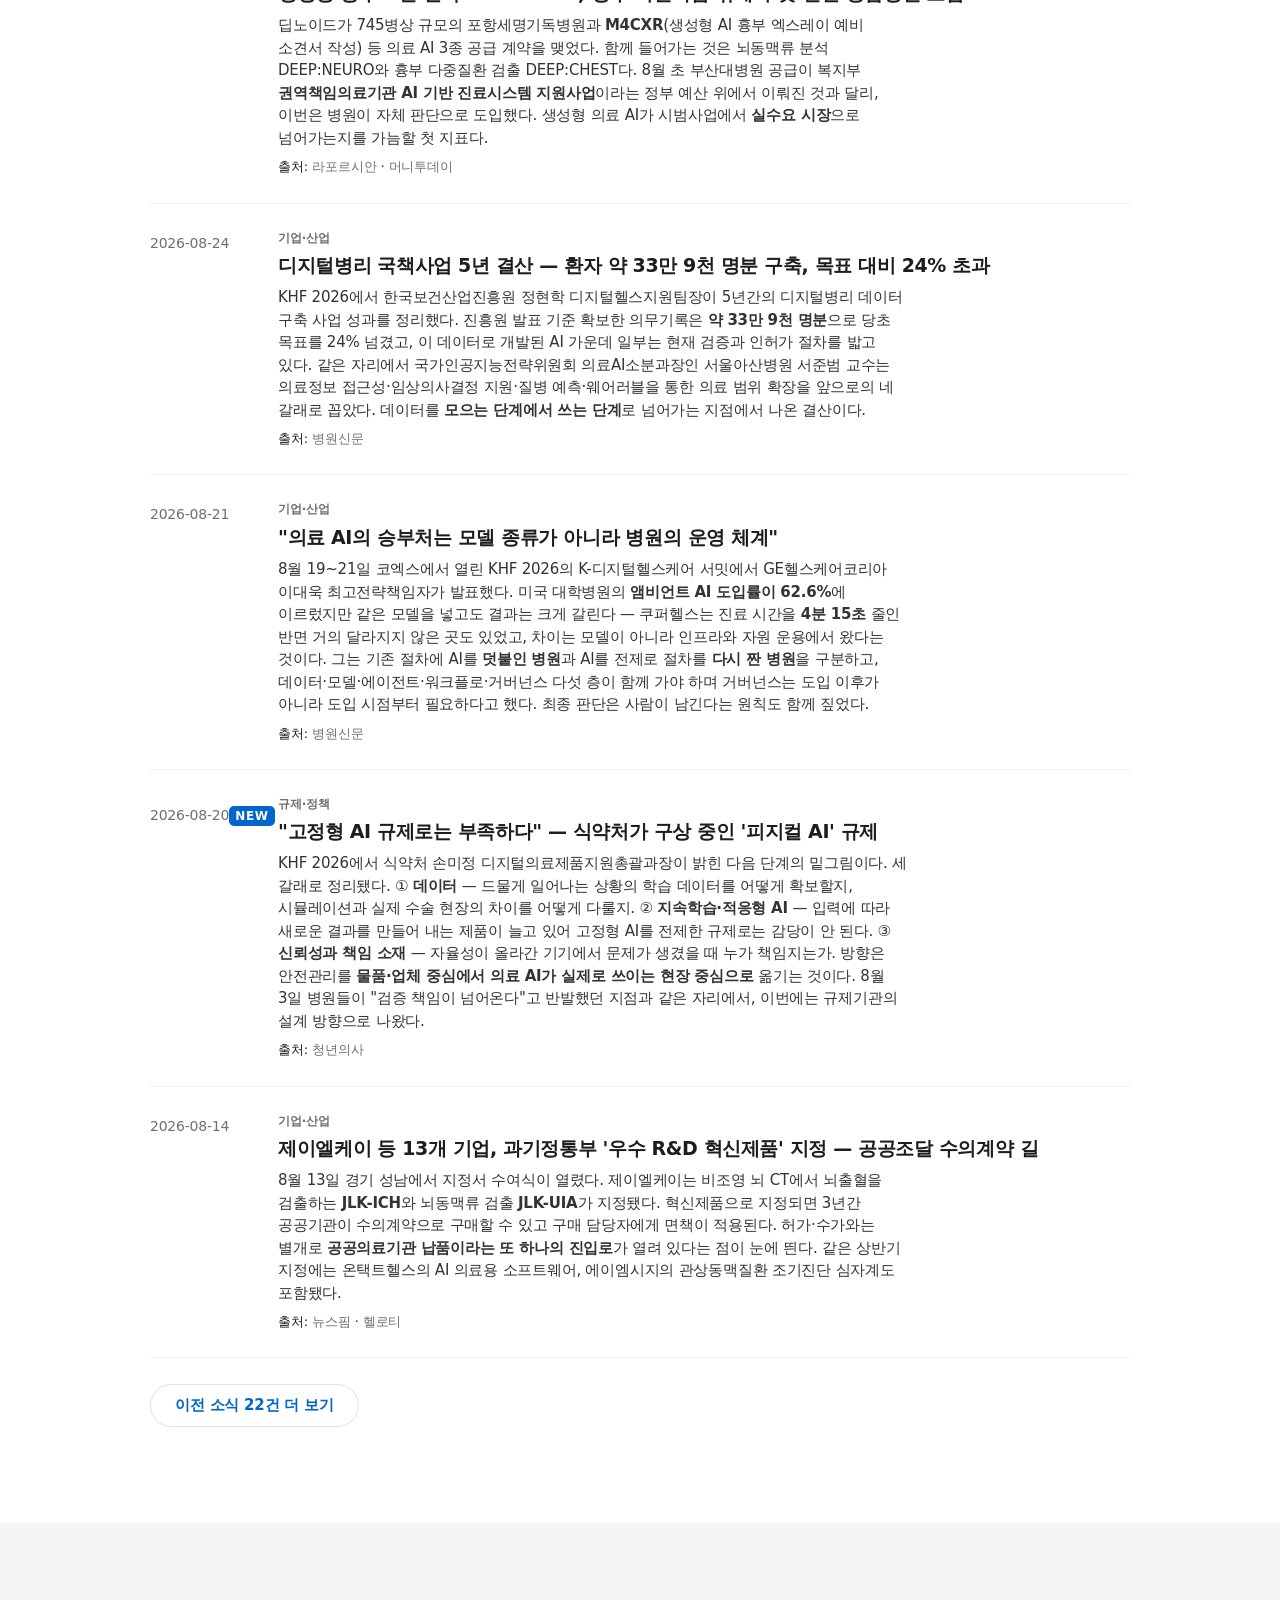
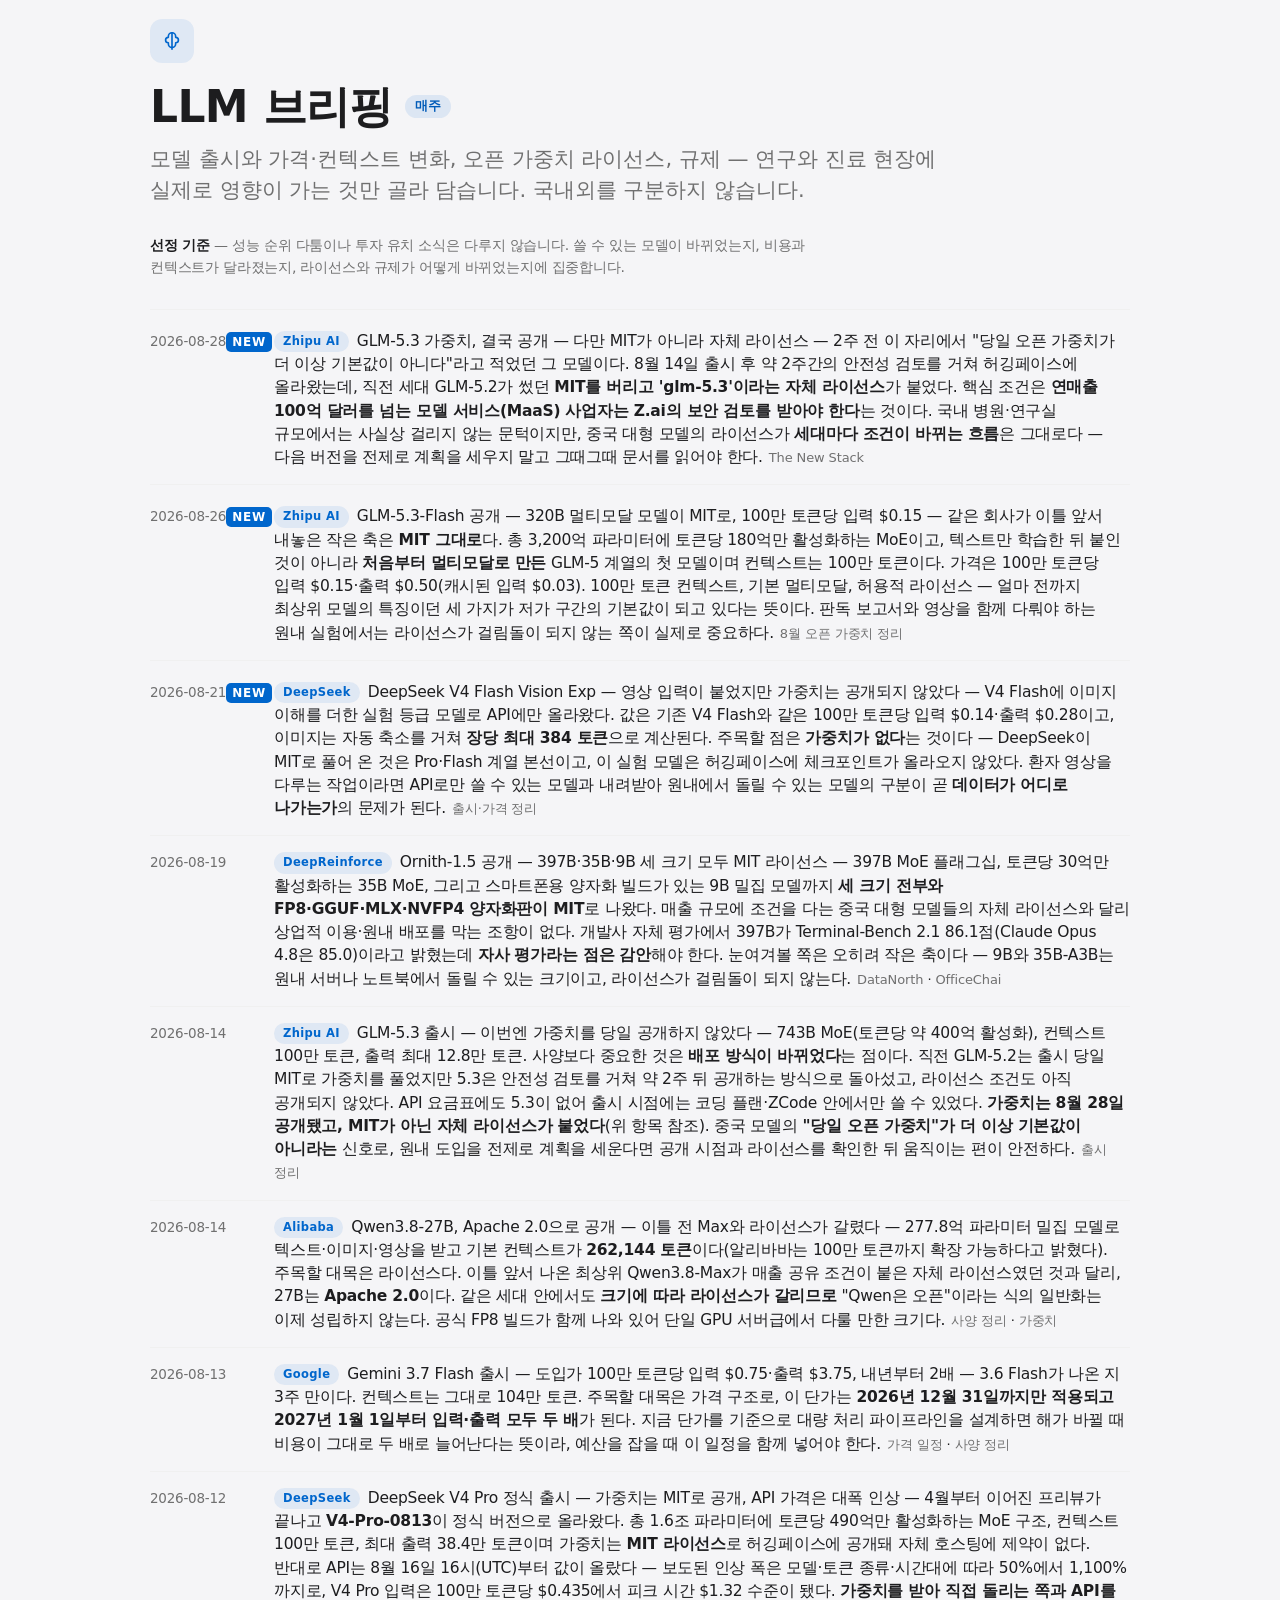
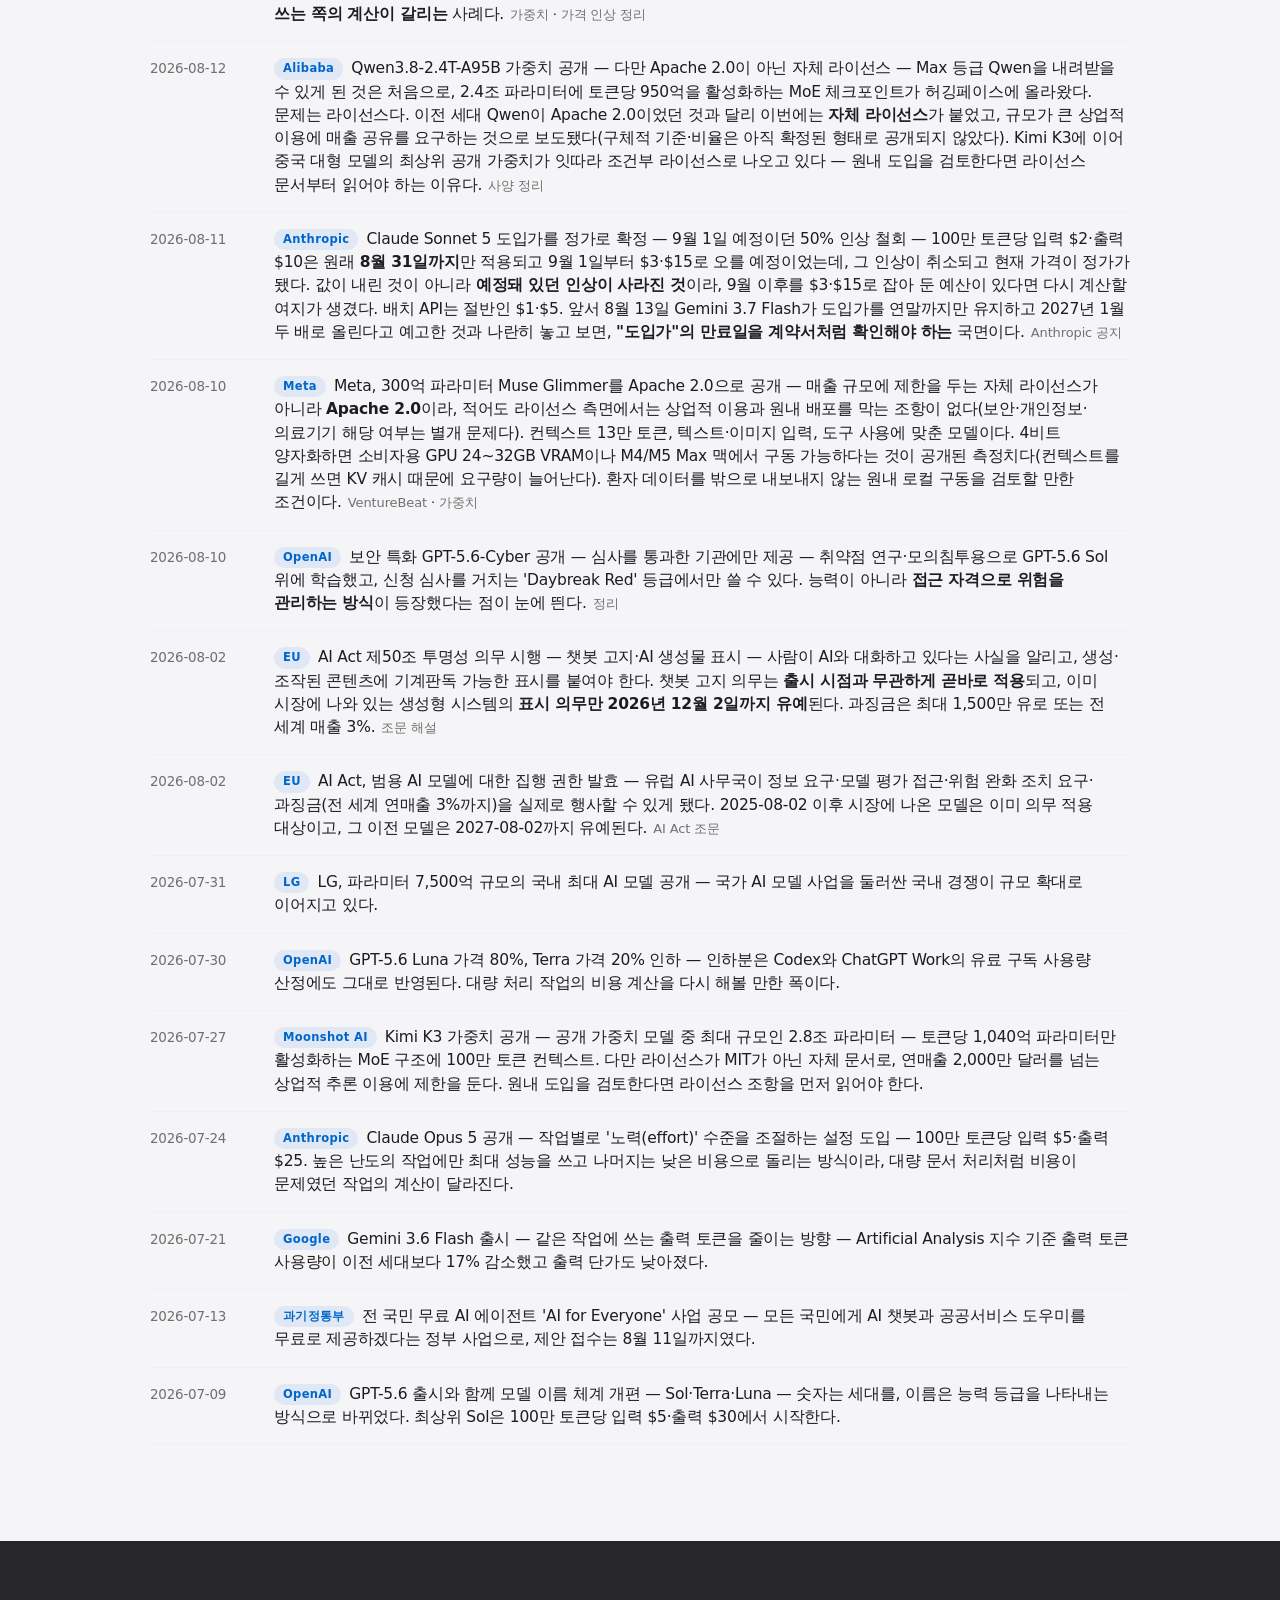
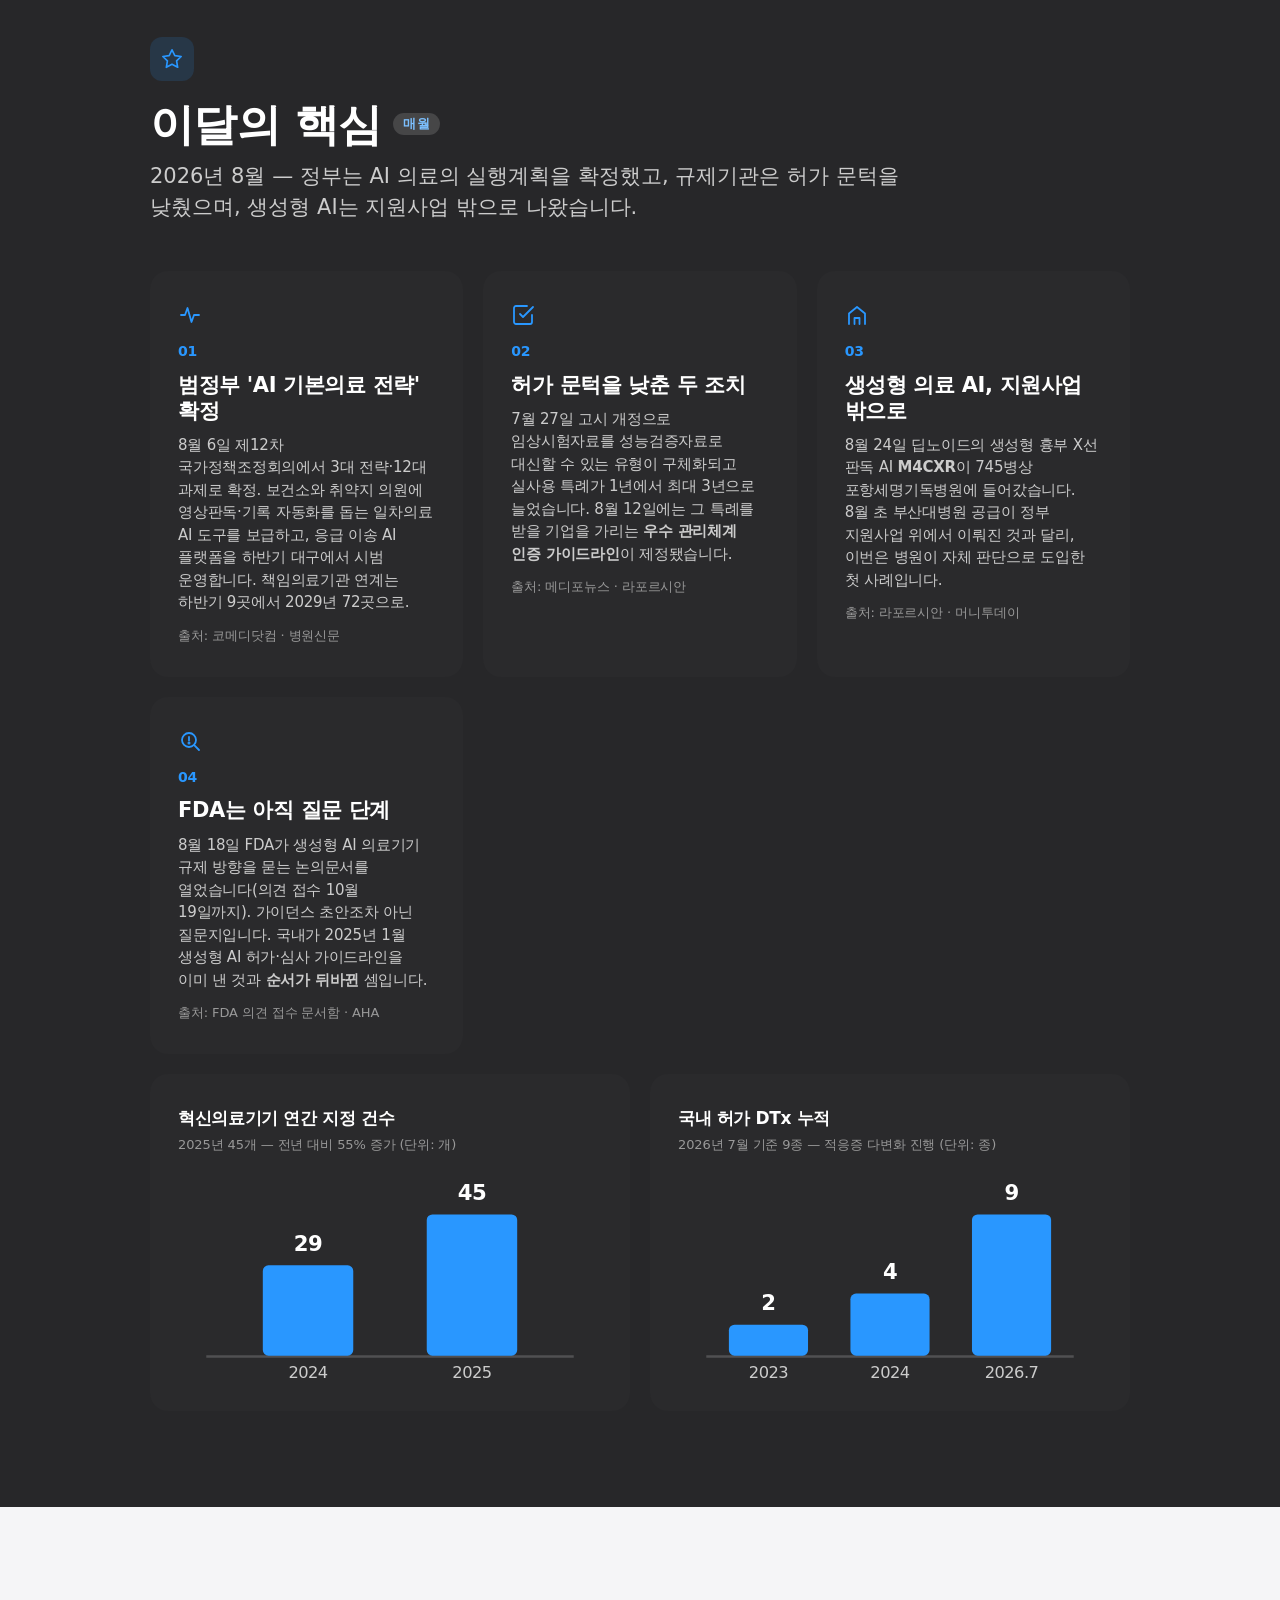
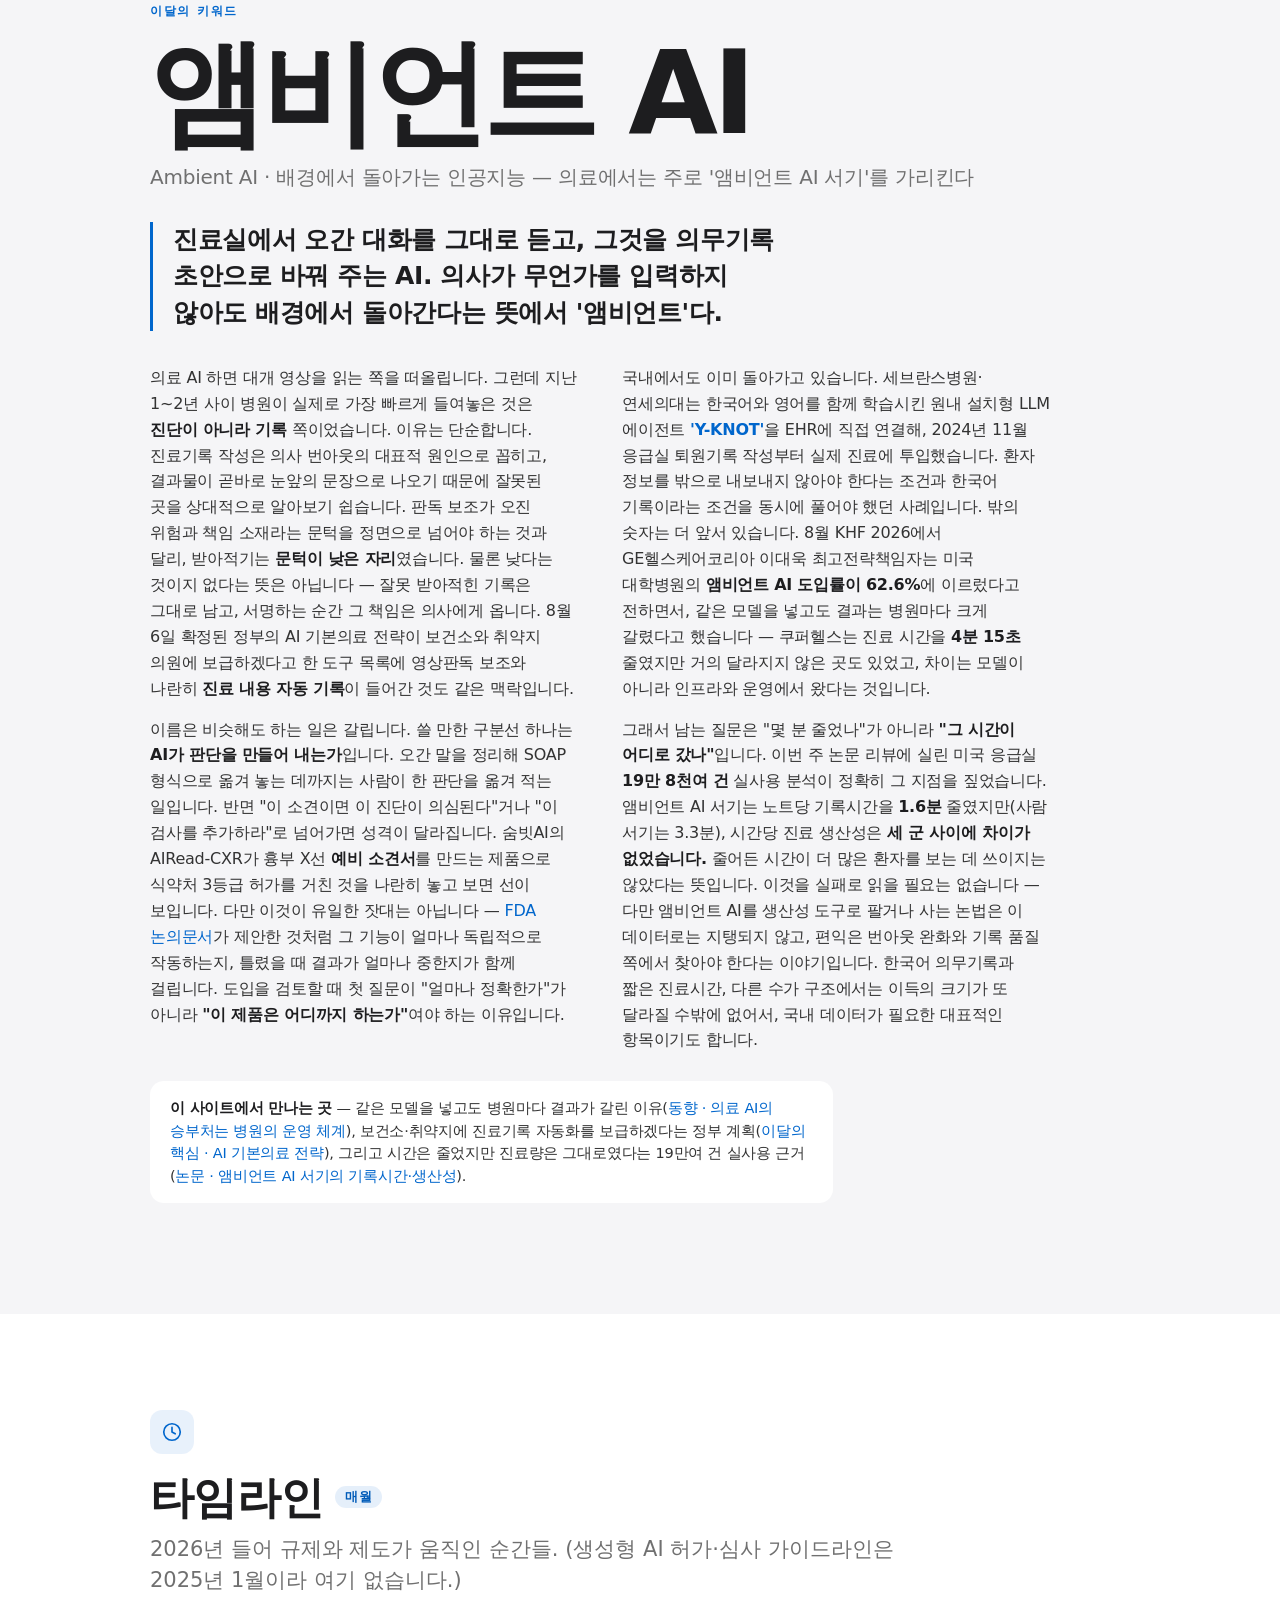
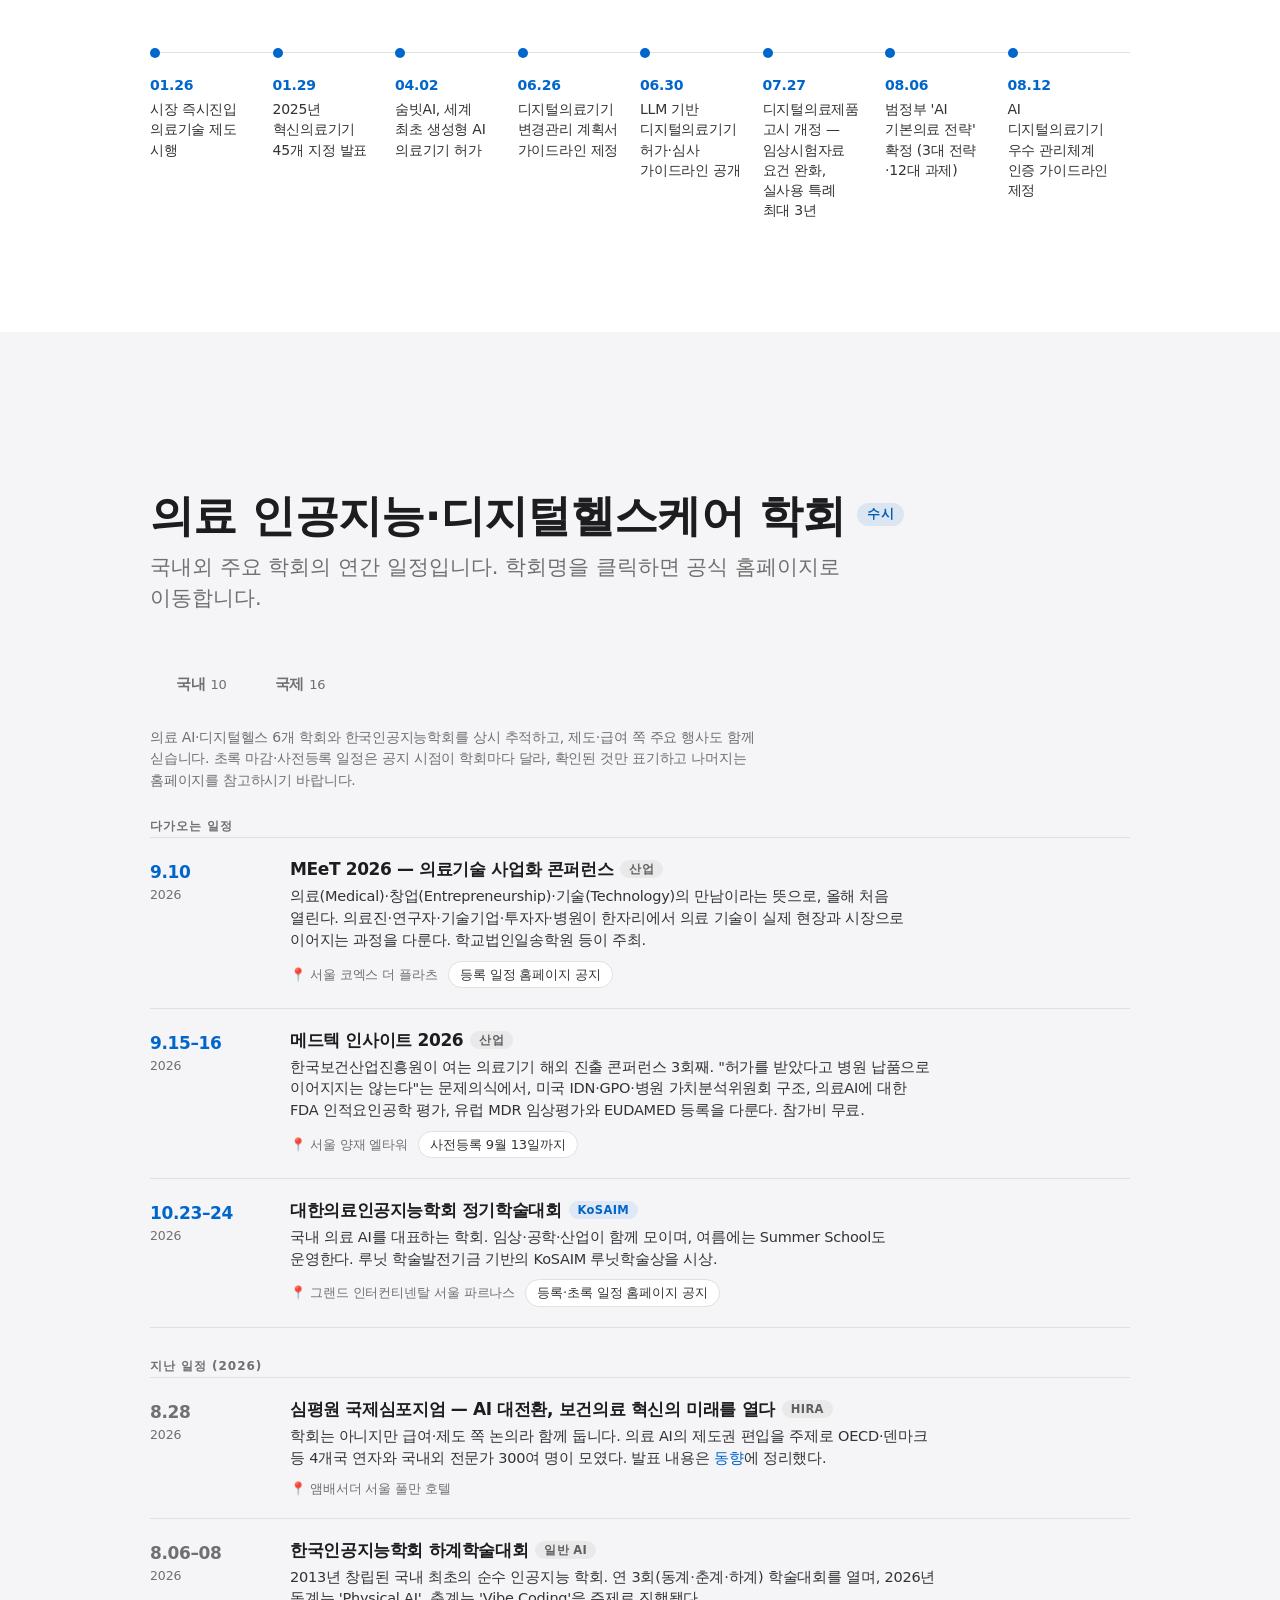
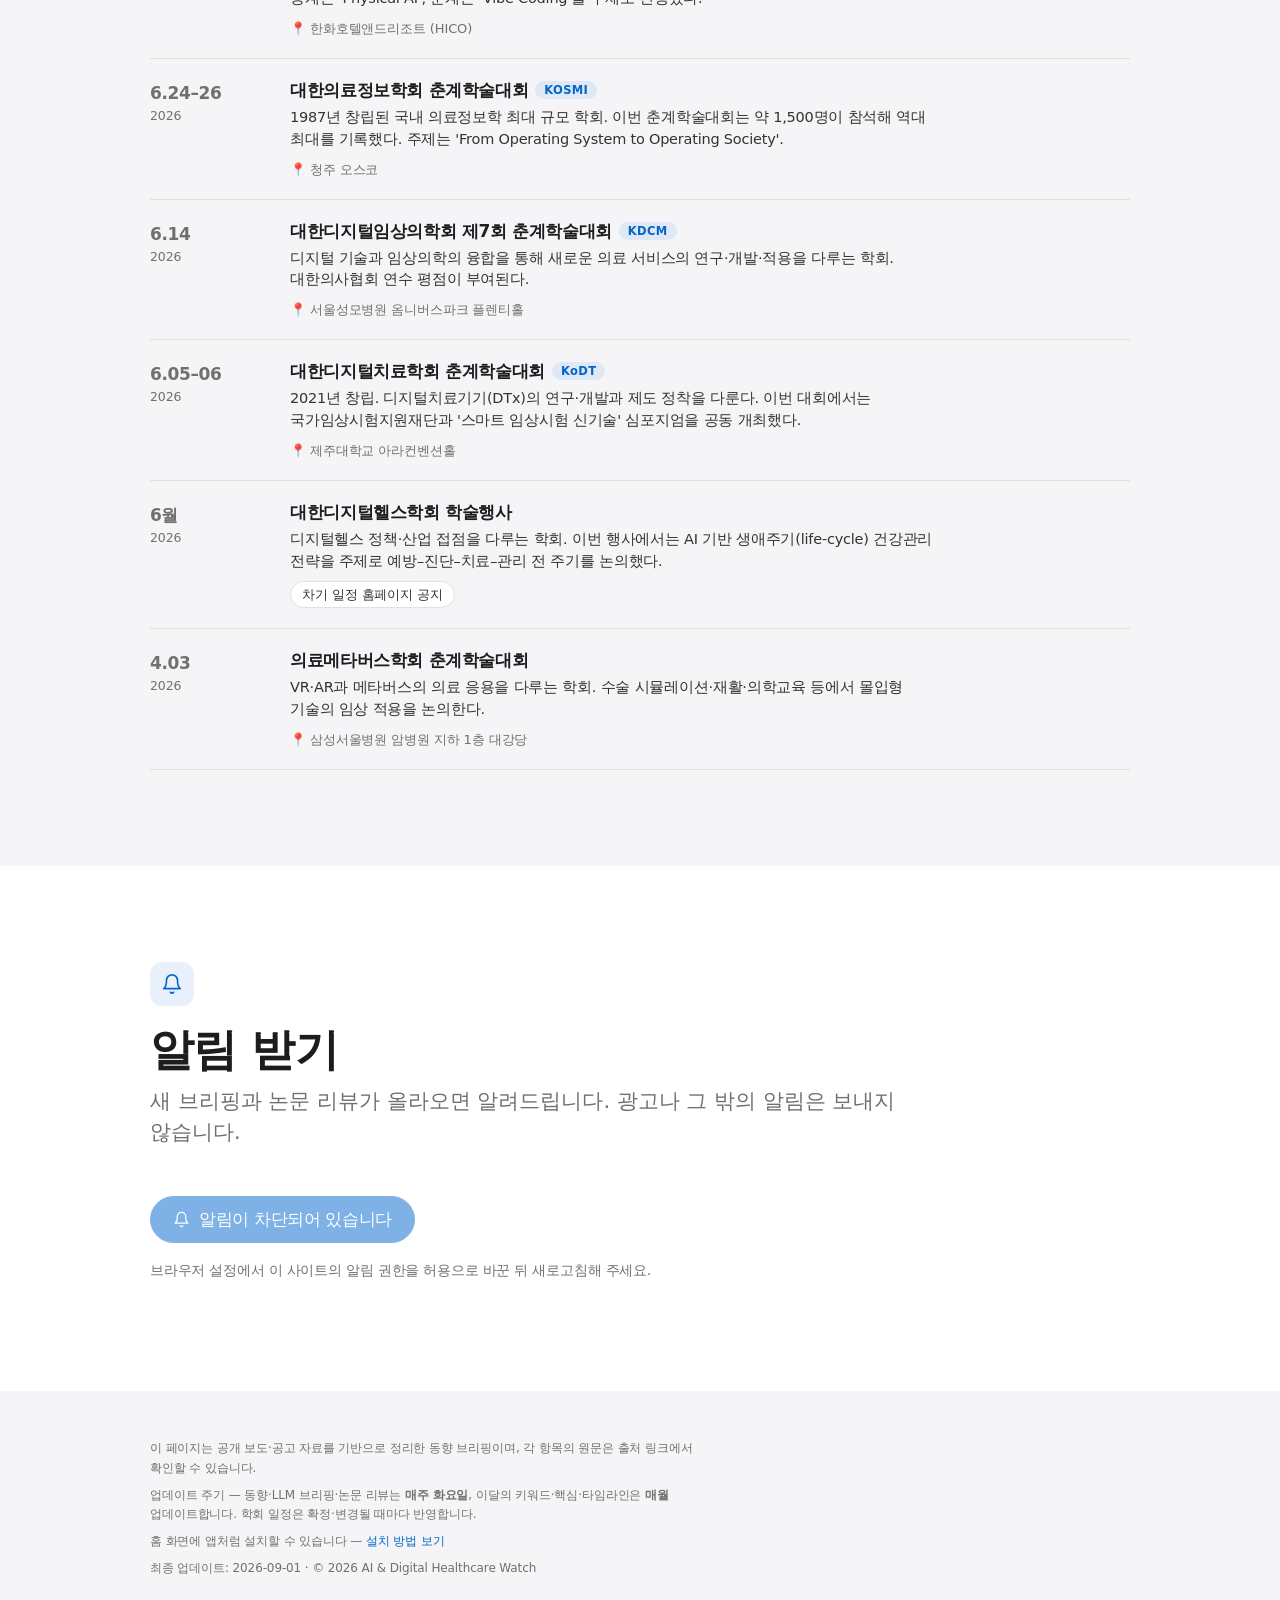
==== commit 12e244d7: "첫 화면에 '이번 주' 블록 신설 — 히어로가 매주 바뀌게 사용자 지적: 첫 화면이 늘 똑같아 재방문자에게 새 내용이 보이지 않는다. 고정 타이틀·리드·ECG·거의 변하지 않는 숫" ====
--- a/index.html
+++ b/index.html
@@ -35,7 +35,7 @@
 <meta name="twitter:title" content="의료 인공지능과 디지털헬스케어 브리핑">
 <meta name="twitter:description" content="식약처 허가·규제부터 혁신의료기기, 디지털치료기기, 급여, 기업, 학회, 논문 리뷰까지 꾸준히 업데이트합니다.">
 <meta name="twitter:image" content="https://docgpt.ai.kr/og-image.jpg">
-<link rel="stylesheet" href="/assets/site.css?v=4">
+<link rel="stylesheet" href="/assets/site.css?v=5">
 </head>
 <body>
 <a class="skip-link" href="#main">본문 바로가기</a>
@@ -44,7 +44,7 @@
   <div class="gnav-inner">
     <div class="brand">
       <a class="wordmark" href="#top">AI &amp; Digital Healthcare Watch</a>
-      <span class="updated">Updated 2026-08-25</span>
+      <span class="updated">Updated 2026-09-01</span>
     </div>
     <nav>
       <span class="menu-wrap">
@@ -87,6 +87,12 @@
   <p class="issue-tag">매주 화요일 업데이트</p>
   <h1>의료 인공지능과<br>디지털헬스케어 브리핑</h1>
   <p class="lead">식약처 허가·규제부터 혁신의료기기, 디지털치료기기, 급여, 기업, 학계 동향까지 — 국내를 중심으로 해외 규제 흐름까지 꾸준히 추적합니다.</p>
+  <div class="this-week reveal">
+    <p class="tw-label"><span class="tw-dot" aria-hidden="true"></span>이번 주 · 9월 1일</p>
+    <h2 class="tw-head"><a href="#news">심평원, '의료 AI의 제도권 편입'을 정면으로 다루다</a></h2>
+    <p class="tw-more"><a href="#news">식약처 '피지컬 AI' 규제 구상</a><span class="sep" aria-hidden="true">·</span><a href="#news">스카이랩스 공모가 밴드 하회</a><span class="sep" aria-hidden="true">·</span><a href="#keyword">이달의 키워드 앰비언트 AI</a><span class="sep" aria-hidden="true">·</span><a href="/papers/">논문 리뷰 3편</a></p>
+  </div>
+
   <div class="ecg-wrap" aria-hidden="true">
     <svg class="ecg" viewBox="0 0 900 80" preserveAspectRatio="none">
       <path class="ecg-path" fill="none" stroke-width="2" stroke-linejoin="round" stroke-linecap="round"
@@ -107,8 +113,8 @@
       <div class="label">시장 즉시진입 최단 절차</div>
     </div>
     <div class="stat reveal">
-      <div class="num"><span class="count" data-target="33">0</span><span class="unit">건</span></div>
-      <div class="label">최근 수록 소식</div>
+      <div class="num"><span class="count" data-target="7">0</span><span class="unit">건</span></div>
+      <div class="label">이번 주 새 소식</div>
     </div>
   </div>
 </section>
@@ -128,20 +134,20 @@
   <div class="tile-inner">
     <div class="sec-badge reveal"><svg viewBox="0 0 24 24" aria-hidden="true"><path d="M4 11a9 9 0 0 1 9 9"/><path d="M4 4a16 16 0 0 1 16 16"/><circle cx="5" cy="19" r="1.5"/></svg></div>
     <h2 class="sec-head reveal">동향<span class="cadence">매주</span></h2>
-    <p class="sec-sub reveal">이번 주는 도입 이후의 이야기였습니다 — 지원사업 밖에서 이뤄진 생성형 AI의 첫 민간 도입, 모델보다 병원 운영 체계라는 지적, 그리고 뒤늦게 규제 방향을 묻기 시작한 FDA.</p>
+    <p class="sec-sub reveal">이번 주는 값을 매기는 이야기였습니다 — 의료 AI를 제도 안에 어떻게 넣을지 묻는 심평원의 국제 논의, 고정형 AI 기준으로는 부족하다는 식약처의 다음 구상, 그리고 시장이 매긴 값.</p>
 
     <div class="editors-note reveal">
       <div class="en-head">
         <svg viewBox="0 0 24 24" aria-hidden="true"><path d="M12 20h9"/><path d="M16.5 3.5a2.1 2.1 0 0 1 3 3L7 19l-4 1 1-4z"/></svg>
         <h3>Editor's Note</h3>
       </div>
-      <p>지난주가 규제기관이 만든 장치들의 주였다면, 이번 주는 그 장치가 놓인 <strong>병원 쪽</strong>에서 소식이 왔습니다. 8월 24일 딥노이드가 745병상의 포항세명기독병원에 생성형 흉부 X선 판독 AI <strong>M4CXR</strong>을 공급했다는 소식이 그렇습니다. 이 제품은 6월 3등급 품목허가를 받고 8월 초 부산대병원에 처음 들어갔는데, 그때는 복지부 권역책임의료기관 지원사업이라는 정부 예산 위에서였습니다. 이번은 다릅니다. 병원이 자체 판단으로 샀습니다. 시범사업과 실수요 시장 사이의 선을 넘은 첫 사례로 볼 만합니다.</p>
-      <p>그런데 같은 주 KHF 2026에서는 <strong>들여놓는 것과 쓰이는 것은 다른 문제</strong>라는 이야기가 나왔습니다. GE헬스케어코리아 이대욱 최고전략책임자는 미국 대학병원의 앰비언트 AI 도입률이 62.6%에 이르렀는데도 결과는 병원마다 크게 갈린다고 했습니다 — 쿠퍼헬스는 진료 시간을 4분 15초 줄였지만 거의 달라지지 않은 곳도 있었고, 차이는 모델이 아니라 인프라와 운영에서 왔다는 것입니다. AI를 기존 절차에 <strong>덧붙인 병원</strong>과 AI를 전제로 절차를 <strong>다시 짠 병원</strong>의 구분, 그리고 거버넌스는 도입 이후가 아니라 도입 시점부터 필요하다는 지적이 남습니다. 같은 행사에서 진흥원은 5년간의 디지털병리 데이터 구축이 환자 약 33만 9천 명분으로 목표를 24% 넘겼고 일부 AI가 인허가 절차에 들어갔다고 밝혔습니다. 모으는 단계는 끝났고, 이제 쓰는 단계의 조건이 문제입니다.</p>
-      <p>밖에서는 8월 18일 <strong>FDA가 생성형 AI 의료기기의 규제 방향을 묻는 논의문서를 열었습니다</strong>(의견 접수 10월 19일까지). 기능이 얼마나 독립적으로 작동하는지와 틀렸을 때 결과가 얼마나 중한지를 두 축으로 삼고, LLM이 들어갔다는 사실 자체가 아니라 그 격자에서의 위치로 요구 근거를 정하겠다는 구상입니다. 가이던스 초안조차 아닌 <strong>질문지</strong>라는 점이 중요합니다. 국내는 2025년 1월에 이미 생성형 AI 허가·심사 가이드라인을 냈고 이번 주 M4CXR 같은 실제 제품이 병원에 들어가고 있으니, 적어도 이 항목에서는 순서가 뒤바뀐 셈입니다. 앞서 간 대가로 사후 관리의 짐도 먼저 지게 된다는 뜻이기도 합니다. 8월 28일 심평원 국제심포지엄이 "AI의 제도권 편입"을 주제로 잡은 것도 그 짐을 어디에 놓을지의 문제입니다 — 일정은 <strong>학회 캘린더</strong>에 두었습니다.</p>
+      <p>지난주가 병원이 실제로 사들이기 시작했다는 소식이었다면, 이번 주는 <strong>그 값을 누가 어떻게 매길 것인가</strong>였습니다. 8월 28일 심평원이 연 국제심포지엄의 주제가 정확히 그것이었습니다 — 'AI 대전환, 보건의료 혁신의 미래를 열다'. OECD 에릭 서덜랜드는 AI가 위해 없이 확산할 조건을 짚었고, 멜버른대 스티븐 더킷 명예교수는 <strong>제도권 편입에 따라오는 감독의 부담</strong>을 이야기했습니다. 덴마크 의약청은 규제기관 스스로가 심사에 AI를 쓰는 쪽을, 대만 건강보험서는 지불자 입장에서의 디지털 기술 활용을 가져왔습니다. 국내 논의가 "허가 다음은 급여"에 머물러 있는 동안, 밖에서는 규제자와 지불자 자신이 AI를 쓰는 단계까지 와 있다는 점이 눈에 띕니다.</p>
+      <p>규제 쪽에서는 <strong>다음 판이 이미 그려지고 있습니다</strong>. 8월 19일 KHF 2026에서 식약처 손미정 디지털의료제품지원총괄과장은 지금의 <strong>고정형 AI를 전제한 규제로는 부족하다</strong>고 말했습니다. 지속학습·적응형 AI, 그리고 수술로봇처럼 몸을 가진 '피지컬 AI'가 나오면서 드물게 발생하는 상황의 데이터를 어떻게 확보할지, 시뮬레이션과 실제 수술의 차이를 어떻게 메울지, 자율성이 올라간 기기의 책임 소재를 어디에 둘지가 남는다는 것입니다. 방향은 안전관리를 <strong>물품·업체 중심에서 현장 중심으로</strong> 옮기는 쪽입니다. 3주 전 병원들이 "검증 책임이 넘어온다"고 반발했던 바로 그 지점이, 이번에는 규제기관의 설계 방향으로 다시 나왔습니다.</p>
+      <p>시장이 매긴 값은 조금 냉정했습니다. 반지형 혈압계 카트BP를 만드는 <strong>스카이랩스가 공모가를 희망 밴드 아래인 1만 원에 확정</strong>했습니다(조달액 260억 → 200억). 빅5 병원 전체와 상급종합병원 47곳 중 38곳에 들어가 있고 유럽 CE-MDR도 받은 회사인데, 기관 주문의 69%가 밴드 하단 이하에 몰렸습니다. 도입 실적과 기업 가치가 아직 같은 속도로 움직이지 않는다는 뜻입니다. 같은 주에 새로 시작된 것도 있습니다 — 분당서울대병원이 이끄는 <strong>온코텍트 컨소시엄</strong>이 2030년까지 155억 원 규모로 폐암 조기진단·재발예측 AI 개발에 들어갔고, 영상에 더해 유전체·병리를 함께 쓰는 멀티모달 설계입니다. 제도가 값을 정하는 속도와 현장이 근거를 쌓는 속도, 이 둘의 간격이 당분간 이 분야의 체감 온도를 결정할 것 같습니다.</p>
     </div>
 
     <div class="scope-toggle reveal" role="group" aria-label="국내·해외 전환">
-      <button class="scope-btn" id="scope-dom" aria-pressed="true" aria-controls="pane-domestic">국내<span class="cnt">26</span></button>
+      <button class="scope-btn" id="scope-dom" aria-pressed="true" aria-controls="pane-domestic">국내<span class="cnt">30</span></button>
       <button class="scope-btn" id="scope-intl" aria-pressed="false" aria-controls="pane-intl">해외<span class="cnt">7</span></button>
     </div>
 
@@ -202,6 +208,36 @@
       <button class="filter-chip" data-filter="biz" aria-pressed="false">기업·산업</button>
     </div>
 
+    <article class="entry reveal" data-cat="biz" data-added="2026-09-01">
+      <div class="date">2026-09-01</div>
+      <div>
+        <div class="cat">기업·산업</div>
+        <h3><a href="https://www.ebn.co.kr/news/articleView.html?idxno=1722441" target="_blank" rel="noopener">분당서울대병원 주도 '온코텍트 컨소시엄' 출범 — 폐암 진단·재발예측 AI에 155억</a></h3>
+        <p>2030년 12월까지 이어지는 국책과제로, 헥토그룹이 컨소시엄에 참여해 <strong>LuTECT-1</strong>(폐암 조기진단 보조)과 <strong>LuTECT-2</strong>(수술 후 재발 가능성 예측) 두 종의 AI 의료기기를 개발한다. 눈여겨볼 대목은 입력 데이터다 — 영상만이 아니라 <strong>유전체·병리를 포함한 6대 범주의 멀티모달 데이터</strong>를 함께 쓴다. 국내 허가 AI 의료기기가 대부분 단일 영상 판독에 머물러 있는 것과 대비된다. 임상 검증과 식약처 인허가를 거쳐 종합병원·건강검진센터·국가폐암검진에서의 상용화를 목표로 한다.</p>
+        <div class="src">출처: <a href="https://www.ebn.co.kr/news/articleView.html?idxno=1722441" target="_blank" rel="noopener">EBN</a></div>
+      </div>
+    </article>
+
+    <article class="entry reveal" data-cat="reg" data-added="2026-09-01">
+      <div class="date">2026-08-28</div>
+      <div>
+        <div class="cat">규제·정책</div>
+        <h3><a href="https://www.rapportian.com/news/articleView.html?idxno=239840" target="_blank" rel="noopener">심평원 국제심포지엄 — '의료 AI의 제도권 편입'을 정면으로 다루다</a></h3>
+        <p>앰배서더 서울 풀만에서 'AI 대전환, 보건의료 혁신의 미래를 열다'를 주제로 열렸고, OECD·덴마크 등 4개국 연자와 국내외 전문가 300여 명이 참석했다. OECD 에릭 서덜랜드 선임 보건경제학자는 AI가 <strong>위해 없이 확산할 조건</strong>을, 멜버른대 스티븐 더킷 명예교수는 <strong>제도권 편입에 따르는 정책·감독 과제</strong>를 짚었다. 국내에서는 GIST 김준하 교수와 아주대 박래웅 교수가 발표했다. 특히 덴마크 의약청(DKMA) 데이터분석국장은 <strong>EU 규제 절차 자체에 AI를 쓰는 사례</strong>를, 대만 중앙건강보험서장은 지불자 관점의 디지털 기술 활용을 가져왔다 — 규제자와 지불자가 스스로 AI를 쓰는 단계까지 논의가 넘어와 있다는 뜻이다.</p>
+        <div class="src">출처: <a href="https://www.rapportian.com/news/articleView.html?idxno=239840" target="_blank" rel="noopener">라포르시안</a> · <a href="http://www.docdocdoc.co.kr/news/articleView.html?idxno=3042248" target="_blank" rel="noopener">청년의사</a></div>
+      </div>
+    </article>
+
+    <article class="entry reveal" data-cat="biz" data-added="2026-09-01">
+      <div class="date">2026-08-26</div>
+      <div>
+        <div class="cat">기업·산업</div>
+        <h3><a href="https://www.newstomato.com/ReadNews.aspx?no=1311557" target="_blank" rel="noopener">반지형 혈압계 스카이랩스, 공모가 희망밴드 하회 — 1만 원 확정</a></h3>
+        <p>희망 공모가는 1만 3,000~1만 6,000원이었지만 기관 수요예측 결과 <strong>1만 원</strong>으로 확정됐고, 조달액도 260억 원에서 <strong>200억 원</strong>으로 줄었다. 수요예측 경쟁률은 63.41대 1이었으나 기관 주문의 약 69%가 밴드 하단 이하 가격에 몰렸다. 주력 제품 <strong>카트BP(CART BP)</strong>는 반지 형태로 24시간 혈압을 재는 의료기기로, 유럽 CE-MDR을 받았고 국내에서는 빅5 병원 전체와 상급종합병원 47곳 중 38곳, 병·의원 1,800여 곳에 들어가 있다. 허가용 임상은 2027년 상반기 완료, FDA 승인은 2027년 말이 목표다. 일반청약은 8월 26~27일에 진행됐고 9월 초 코스닥 상장을 계획하고 있다. <strong>도입 실적과 시장 평가가 아직 같은 속도로 움직이지 않는다</strong>는 점을 보여주는 사례다.</p>
+        <div class="src">출처: <a href="https://www.newstomato.com/ReadNews.aspx?no=1311557" target="_blank" rel="noopener">뉴스토마토</a> · <a href="https://www.fnnews.com/news/202608211335552125" target="_blank" rel="noopener">파이낸셜뉴스</a></div>
+      </div>
+    </article>
+
     <article class="entry reveal" data-cat="biz" data-added="2026-08-25">
       <div class="date">2026-08-24</div>
       <div>
@@ -232,13 +268,23 @@
       </div>
     </article>
 
+    <article class="entry reveal" data-cat="reg" data-added="2026-09-01">
+      <div class="date">2026-08-20</div>
+      <div>
+        <div class="cat">규제·정책</div>
+        <h3><a href="http://www.docdocdoc.co.kr/news/articleView.html?idxno=3041920" target="_blank" rel="noopener">"고정형 AI 규제로는 부족하다" — 식약처가 구상 중인 '피지컬 AI' 규제</a></h3>
+        <p>KHF 2026에서 식약처 손미정 디지털의료제품지원총괄과장이 밝힌 다음 단계의 밑그림이다. 세 갈래로 정리됐다. ① <strong>데이터</strong> — 드물게 일어나는 상황의 학습 데이터를 어떻게 확보할지, 시뮬레이션과 실제 수술 현장의 차이를 어떻게 다룰지. ② <strong>지속학습·적응형 AI</strong> — 입력에 따라 새로운 결과를 만들어 내는 제품이 늘고 있어 고정형 AI를 전제한 규제로는 감당이 안 된다. ③ <strong>신뢰성과 책임 소재</strong> — 자율성이 올라간 기기에서 문제가 생겼을 때 누가 책임지는가. 방향은 안전관리를 <strong>물품·업체 중심에서 의료 AI가 실제로 쓰이는 현장 중심으로</strong> 옮기는 것이다. 8월 3일 병원들이 "검증 책임이 넘어온다"고 반발했던 지점과 같은 자리에서, 이번에는 규제기관의 설계 방향으로 나왔다.</p>
+        <div class="src">출처: <a href="http://www.docdocdoc.co.kr/news/articleView.html?idxno=3041920" target="_blank" rel="noopener">청년의사</a></div>
+      </div>
+    </article>
+
     <article class="entry reveal" data-cat="biz" data-added="2026-08-18">
       <div class="date">2026-08-14</div>
       <div>
         <div class="cat">기업·산업</div>
         <h3><a href="https://www.newspim.com/news/view/20260814000838" target="_blank" rel="noopener">제이엘케이 등 13개 기업, 과기정통부 '우수 R&amp;D 혁신제품' 지정 — 공공조달 수의계약 길</a></h3>
         <p>8월 13일 경기 성남에서 지정서 수여식이 열렸다. 제이엘케이는 비조영 뇌 CT에서 뇌출혈을 검출하는 <strong>JLK-ICH</strong>와 뇌동맥류 검출 <strong>JLK-UIA</strong>가 지정됐다. 혁신제품으로 지정되면 3년간 공공기관이 수의계약으로 구매할 수 있고 구매 담당자에게 면책이 적용된다. 허가·수가와는 별개로 <strong>공공의료기관 납품이라는 또 하나의 진입로</strong>가 열려 있다는 점이 눈에 띈다. 같은 상반기 지정에는 온택트헬스의 AI 의료용 소프트웨어, 에이엠시지의 관상동맥질환 조기진단 심자계도 포함됐다.</p>
-        <div class="src">출처: <a href="https://www.newspim.com/news/view/20260814000838" target="_blank" rel="noopener">뉴스핌</a> · <a href="https://www.medicaldaily.co.kr/post/22060" target="_blank" rel="noopener">의약일보</a></div>
+        <div class="src">출처: <a href="https://www.newspim.com/news/view/20260814000838" target="_blank" rel="noopener">뉴스핌</a> · <a href="https://www.hellot.net/news/article.html?no=114374" target="_blank" rel="noopener">헬로티</a></div>
       </div>
     </article>
 
@@ -396,16 +442,6 @@
       <div class="date">2026-01-24</div>
       <div>
         <div class="cat">규제·정책</div>
-        <h3><a href="https://eiec.kdi.re.kr/policy/materialView.do?num=262788" target="_blank" rel="noopener">세계 최초 생성형 AI 의료기기 허가·심사 가이드라인 공개</a></h3>
-        <p>생성형 AI를 활용한 의료기기의 안전성·유효성 평가와 제품 개발을 지원하기 위한 가이드라인. 규제기관 차원의 생성형 AI 의료기기 허가심사 기준으로는 세계 최초다.</p>
-        <div class="src">출처: <a href="https://eiec.kdi.re.kr/policy/materialView.do?num=262788" target="_blank" rel="noopener">KDI 경제정책자료</a> · <a href="https://www.dentalarirang.com/news/articleView.html?idxno=43616" target="_blank" rel="noopener">덴탈아리랑</a></div>
-      </div>
-    </article>
-
-    <article class="entry reveal" data-cat="reg">
-      <div class="date">2026-01-24</div>
-      <div>
-        <div class="cat">규제·정책</div>
         <h3><a href="https://www.law.go.kr/LSW/lsRvsDocListP.do?lsId=014826&chrClsCd=010202&lsRvsGubun=all" target="_blank" rel="noopener">디지털의료제품법 시행령 잔여 조항 시행</a></h3>
         <p>2025년 1월 시행된 디지털의료제품법의 시행령 일부 조항(우수관리체계 인증 관련 등)이 2026년 1월 24일부터 추가 시행됐다. AI 의료기기의 잦은 업데이트를 고려해 중대한 변경사항만 변경허가 대상으로 하는 전주기 안전관리 체계가 골자.</p>
         <div class="src">출처: <a href="https://www.law.go.kr/LSW/lsRvsDocListP.do?lsId=014826&chrClsCd=010202&lsRvsGubun=all" target="_blank" rel="noopener">국가법령정보센터</a> · <a href="https://www.medifonews.com/news/article.html?no=199258" target="_blank" rel="noopener">메디포뉴스</a></div>
@@ -432,6 +468,8 @@
       </div>
     </article>
 
+    
+
     <article class="entry reveal" data-cat="biz">
       <div class="date">2025-12-08</div>
       <div>
@@ -449,6 +487,16 @@
         <h3><a href="https://www.hankyung.com/article/202512129161P" target="_blank" rel="noopener">제이엘케이, 한림대성심병원에 의료 AI 솔루션 4종 공급</a></h3>
         <p>뇌졸중 AI 솔루션 중심의 제이엘케이가 한림대 성심병원과 AI 솔루션 4종 공급 계약을 체결했다. 국내 대형병원 대상 도입 사례가 이어지는 흐름.</p>
         <div class="src">출처: <a href="https://www.hankyung.com/article/202512129161P" target="_blank" rel="noopener">한국경제</a></div>
+      </div>
+    </article>
+
+<article class="entry reveal" data-cat="reg">
+      <div class="date">2025-01-24</div>
+      <div>
+        <div class="cat">규제·정책</div>
+        <h3><a href="https://eiec.kdi.re.kr/policy/materialView.do?num=262788" target="_blank" rel="noopener">세계 최초 생성형 AI 의료기기 허가·심사 가이드라인 공개</a></h3>
+        <p>생성형 AI를 활용한 의료기기의 안전성·유효성 평가와 제품 개발을 지원하기 위한 가이드라인. 식약처 발표 기준 규제기관 차원의 생성형 AI 의료기기 허가·심사 기준으로는 세계 최초다. 이후 이 체계에서 2026년 4월 숨빗AI가 실제 허가를 받았다.</p>
+        <div class="src">출처: <a href="https://eiec.kdi.re.kr/policy/materialView.do?num=262788" target="_blank" rel="noopener">KDI 경제정책자료</a> · <a href="https://www.dentalarirang.com/news/articleView.html?idxno=43616" target="_blank" rel="noopener">덴탈아리랑</a></div>
       </div>
     </article>
 
@@ -479,6 +527,27 @@
 
     <div class="intl-list reveal">
 
+      <div class="intl-item" data-added="2026-09-01">
+        <div class="date">2026-08-28</div>
+        <div class="txt">
+          <span class="org">Zhipu AI</span><a href="https://huggingface.co/zai-org/GLM-5.3" target="_blank" rel="noopener">GLM-5.3 가중치, 결국 공개 — 다만 MIT가 아니라 자체 라이선스</a> — 2주 전 이 자리에서 "당일 오픈 가중치가 더 이상 기본값이 아니다"라고 적었던 그 모델이다. 8월 14일 출시 후 약 2주간의 안전성 검토를 거쳐 허깅페이스에 올라왔는데, 직전 세대 GLM-5.2가 썼던 <strong>MIT를 버리고 'glm-5.3'이라는 자체 라이선스</strong>가 붙었다. 핵심 조건은 <strong>연매출 100억 달러를 넘는 모델 서비스(MaaS) 사업자는 Z.ai의 보안 검토를 받아야 한다</strong>는 것이다. 국내 병원·연구실 규모에서는 사실상 걸리지 않는 문턱이지만, 중국 대형 모델의 라이선스가 <strong>세대마다 조건이 바뀌는 흐름</strong>은 그대로다 — 다음 버전을 전제로 계획을 세우지 말고 그때그때 문서를 읽어야 한다.<span class="src"><a href="https://thenewstack.io/zai-glm-weights-license/" target="_blank" rel="noopener">The New Stack</a></span>
+        </div>
+      </div>
+
+      <div class="intl-item" data-added="2026-09-01">
+        <div class="date">2026-08-26</div>
+        <div class="txt">
+          <span class="org">Zhipu AI</span><a href="https://www.marktechpost.com/2026/08/26/z-ai-releases-glm-5-3-flash-a-320b-a18b-natively-multimodal-moe-with-a-1m-token-context/" target="_blank" rel="noopener">GLM-5.3-Flash 공개 — 320B 멀티모달 모델이 MIT로, 100만 토큰당 입력 $0.15</a> — 같은 회사가 이틀 앞서 내놓은 작은 축은 <strong>MIT 그대로</strong>다. 총 3,200억 파라미터에 토큰당 180억만 활성화하는 MoE이고, 텍스트만 학습한 뒤 붙인 것이 아니라 <strong>처음부터 멀티모달로 만든</strong> GLM-5 계열의 첫 모델이며 컨텍스트는 100만 토큰이다. 가격은 100만 토큰당 입력 $0.15·출력 $0.50(캐시된 입력 $0.03). 100만 토큰 컨텍스트, 기본 멀티모달, 허용적 라이선스 — 얼마 전까지 최상위 모델의 특징이던 세 가지가 저가 구간의 기본값이 되고 있다는 뜻이다. 판독 보고서와 영상을 함께 다뤄야 하는 원내 실험에서는 라이선스가 걸림돌이 되지 않는 쪽이 실제로 중요하다.<span class="src"><a href="https://www.requesty.ai/blog/open-weight-frontier-august-2026-glm-qwen-hy4" target="_blank" rel="noopener">8월 오픈 가중치 정리</a></span>
+        </div>
+      </div>
+
+      <div class="intl-item" data-added="2026-09-01">
+        <div class="date">2026-08-21</div>
+        <div class="txt">
+          <span class="org">DeepSeek</span><a href="https://openrouter.ai/deepseek/deepseek-v4-flash-vision-exp" target="_blank" rel="noopener">DeepSeek V4 Flash Vision Exp — 영상 입력이 붙었지만 가중치는 공개되지 않았다</a> — V4 Flash에 이미지 이해를 더한 실험 등급 모델로 API에만 올라왔다. 값은 기존 V4 Flash와 같은 100만 토큰당 입력 $0.14·출력 $0.28이고, 이미지는 자동 축소를 거쳐 <strong>장당 최대 384 토큰</strong>으로 계산된다. 주목할 점은 <strong>가중치가 없다</strong>는 것이다 — DeepSeek이 MIT로 풀어 온 것은 Pro·Flash 계열 본선이고, 이 실험 모델은 허깅페이스에 체크포인트가 올라오지 않았다. 환자 영상을 다루는 작업이라면 API로만 쓸 수 있는 모델과 내려받아 원내에서 돌릴 수 있는 모델의 구분이 곧 <strong>데이터가 어디로 나가는가</strong>의 문제가 된다.<span class="src"><a href="https://www.digitalapplied.com/blog/deepseek-v4-flash-vision-exp-launch-pricing" target="_blank" rel="noopener">출시·가격 정리</a></span>
+        </div>
+      </div>
+
       <div class="intl-item" data-added="2026-08-25">
         <div class="date">2026-08-19</div>
         <div class="txt">
@@ -489,7 +558,7 @@
       <div class="intl-item" data-added="2026-08-25">
         <div class="date">2026-08-14</div>
         <div class="txt">
-          <span class="org">Zhipu AI</span><a href="https://models.dev/models/zhipuai/glm-5.3/" target="_blank" rel="noopener">GLM-5.3 출시 — 이번엔 가중치를 당일 공개하지 않았다</a> — 743B MoE(토큰당 약 400억 활성화), 컨텍스트 100만 토큰, 출력 최대 12.8만 토큰. 사양보다 중요한 것은 <strong>배포 방식이 바뀌었다</strong>는 점이다. 직전 GLM-5.2는 출시 당일 MIT로 가중치를 풀었지만 5.3은 안전성 검토를 거쳐 약 2주 뒤 공개하는 방식으로 돌아섰고, 라이선스 조건도 아직 공개되지 않았다. API 요금표에도 5.3이 없어 당장은 코딩 플랜·ZCode 안에서만 쓸 수 있다. 중국 모델의 <strong>"당일 오픈 가중치"가 더 이상 기본값이 아니라는</strong> 신호로, 원내 도입을 전제로 계획을 세운다면 공개 시점과 라이선스를 확인한 뒤 움직이는 편이 안전하다.<span class="src"><a href="https://www.explainx.ai/blog/glm-5-3-launch-cyber-defense-benchmarks-august-2026" target="_blank" rel="noopener">출시 정리</a></span>
+          <span class="org">Zhipu AI</span><a href="https://models.dev/models/zhipuai/glm-5.3/" target="_blank" rel="noopener">GLM-5.3 출시 — 이번엔 가중치를 당일 공개하지 않았다</a> — 743B MoE(토큰당 약 400억 활성화), 컨텍스트 100만 토큰, 출력 최대 12.8만 토큰. 사양보다 중요한 것은 <strong>배포 방식이 바뀌었다</strong>는 점이다. 직전 GLM-5.2는 출시 당일 MIT로 가중치를 풀었지만 5.3은 안전성 검토를 거쳐 약 2주 뒤 공개하는 방식으로 돌아섰고, 라이선스 조건도 아직 공개되지 않았다. API 요금표에도 5.3이 없어 출시 시점에는 코딩 플랜·ZCode 안에서만 쓸 수 있었다. <strong>가중치는 8월 28일 공개됐고, MIT가 아닌 자체 라이선스가 붙었다</strong>(위 항목 참조). 중국 모델의 <strong>"당일 오픈 가중치"가 더 이상 기본값이 아니라는</strong> 신호로, 원내 도입을 전제로 계획을 세운다면 공개 시점과 라이선스를 확인한 뒤 움직이는 편이 안전하다.<span class="src"><a href="https://www.explainx.ai/blog/glm-5-3-launch-cyber-defense-benchmarks-august-2026" target="_blank" rel="noopener">출시 정리</a></span>
         </div>
       </div>
 
@@ -613,35 +682,35 @@
   <div class="tile-inner">
     <div class="sec-badge reveal"><svg viewBox="0 0 24 24" aria-hidden="true"><polygon points="12 2 15.09 8.26 22 9.27 17 14.14 18.18 21.02 12 17.77 5.82 21.02 7 14.14 2 9.27 8.91 8.26 12 2"/></svg></div>
     <h2 class="sec-head reveal">이달의 핵심<span class="cadence">매월</span></h2>
-    <p class="sec-sub reveal">2026년 상반기, 규제 체계의 핵심 축이 갖춰지고 시장 진입 속도가 빨라졌습니다.</p>
+    <p class="sec-sub reveal">2026년 8월 — 정부는 AI 의료의 실행계획을 확정했고, 규제기관은 허가 문턱을 낮췄으며, 생성형 AI는 지원사업 밖으로 나왔습니다.</p>
     <div class="highlight-grid">
       <div class="highlight reveal">
-        <svg class="card-icon" viewBox="0 0 24 24" aria-hidden="true"><path d="M14 2H6a2 2 0 0 0-2 2v16a2 2 0 0 0 2 2h12a2 2 0 0 0 2-2V8z"/><polyline points="14 2 14 8 20 8"/><line x1="8" y1="13" x2="16" y2="13"/><line x1="8" y1="17" x2="16" y2="17"/></svg>
+        <svg class="card-icon" viewBox="0 0 24 24" aria-hidden="true"><path d="M3 12h4l2.5-7 4 14 2.5-7h5"/></svg>
         <div class="h-num">01</div>
-        <h3><a href="https://eiec.kdi.re.kr/policy/materialView.do?num=262788" target="_blank" rel="noopener">디지털의료제품법 체제 본격화</a></h3>
-        <p>세계 최초 생성형 AI 의료기기 가이드라인(1월)에 이어 LLM 가이드라인(6월)까지 공개. 이 체계에서 4월 숨빗AI 'AIRead-CXR'가 세계 최초 생성형 AI 의료기기 허가를 받았습니다.</p>
-        <div class="h-src">출처: <a href="https://eiec.kdi.re.kr/policy/materialView.do?num=262788" target="_blank" rel="noopener">KDI 경제정책자료</a> · <a href="https://sooyongshin.wordpress.com/2026/07/19/%EC%8B%9D%EC%95%BD%EC%B2%98-llm-%EA%B8%B0%EB%B0%98-%EB%94%94%EC%A7%80%ED%84%B8%EC%9D%98%EB%A3%8C%EA%B8%B0%EA%B8%B0-%ED%97%88%EA%B0%80-%EC%8B%AC%EC%82%AC-%EA%B0%80%EC%9D%B4%EB%93%9C%EB%9D%BC%EC%9D%B8/" target="_blank" rel="noopener">LLM 가이드라인 해설</a></div>
+        <h3><a href="https://kormedi.com/2843249/" target="_blank" rel="noopener">범정부 'AI 기본의료 전략' 확정</a></h3>
+        <p>8월 6일 제12차 국가정책조정회의에서 3대 전략·12대 과제로 확정. 보건소와 취약지 의원에 영상판독·기록 자동화를 돕는 일차의료 AI 도구를 보급하고, 응급 이송 AI 플랫폼을 하반기 대구에서 시범 운영합니다. 책임의료기관 연계는 하반기 9곳에서 2029년 72곳으로.</p>
+        <div class="h-src">출처: <a href="https://kormedi.com/2843249/" target="_blank" rel="noopener">코메디닷컴</a> · <a href="http://www.khanews.com/news/articleView.html?idxno=248716" target="_blank" rel="noopener">병원신문</a></div>
       </div>
       <div class="highlight reveal">
-        <svg class="card-icon" viewBox="0 0 24 24" aria-hidden="true"><polygon points="13 2 3 14 12 14 11 22 21 10 12 10 13 2"/></svg>
+        <svg class="card-icon" viewBox="0 0 24 24" aria-hidden="true"><path d="M9 11l3 3L22 4"/><path d="M21 12v7a2 2 0 0 1-2 2H5a2 2 0 0 1-2-2V5a2 2 0 0 1 2-2h11"/></svg>
         <div class="h-num">02</div>
-        <h3><a href="https://www.korea.kr/news/policyNewsView.do?newsId=148958562" target="_blank" rel="noopener">시장 즉시진입 제도 시행</a></h3>
-        <p>1월 26일부터 요건을 충족한 혁신의료기기는 품목허가와 동시에 시장에 진입할 수 있습니다. 절차는 최단 80일로 단축.</p>
-        <div class="h-src">출처: <a href="https://www.korea.kr/news/policyNewsView.do?newsId=148958562" target="_blank" rel="noopener">정책브리핑</a> · <a href="https://www.hitnews.co.kr/news/articleView.html?idxno=74428" target="_blank" rel="noopener">히트뉴스</a></div>
+        <h3><a href="https://www.medifonews.com/news/article.html?no=215360" target="_blank" rel="noopener">허가 문턱을 낮춘 두 조치</a></h3>
+        <p>7월 27일 고시 개정으로 임상시험자료를 성능검증자료로 대신할 수 있는 유형이 구체화되고 실사용 특례가 1년에서 최대 3년으로 늘었습니다. 8월 12일에는 그 특례를 받을 기업을 가리는 <strong>우수 관리체계 인증 가이드라인</strong>이 제정됐습니다.</p>
+        <div class="h-src">출처: <a href="https://www.medifonews.com/news/article.html?no=215360" target="_blank" rel="noopener">메디포뉴스</a> · <a href="https://www.rapportian.com/news/articleView.html?idxno=239335" target="_blank" rel="noopener">라포르시안</a></div>
       </div>
       <div class="highlight reveal">
-        <svg class="card-icon" viewBox="0 0 24 24" aria-hidden="true"><polyline points="23 6 13.5 15.5 8.5 10.5 1 18"/><polyline points="17 6 23 6 23 12"/></svg>
+        <svg class="card-icon" viewBox="0 0 24 24" aria-hidden="true"><path d="M4 21V10.5L12 4l8 6.5V21"/><path d="M9.5 21v-6h5v6"/></svg>
         <div class="h-num">03</div>
-        <h3><a href="https://www.etnews.com/20260129000101" target="_blank" rel="noopener">혁신의료기기 지정 55% 증가</a></h3>
-        <p>2025년 한 해 45개 지정 — 전년 29개 대비 55% 증가. 대부분 AI 영상진단·데이터 분석 제품입니다.</p>
-        <div class="h-src">출처: <a href="https://www.etnews.com/20260129000101" target="_blank" rel="noopener">전자신문</a></div>
+        <h3><a href="https://www.rapportian.com/news/articleView.html?idxno=239644" target="_blank" rel="noopener">생성형 의료 AI, 지원사업 밖으로</a></h3>
+        <p>8월 24일 딥노이드의 생성형 흉부 X선 판독 AI <strong>M4CXR</strong>이 745병상 포항세명기독병원에 들어갔습니다. 8월 초 부산대병원 공급이 정부 지원사업 위에서 이뤄진 것과 달리, 이번은 병원이 자체 판단으로 도입한 첫 사례입니다.</p>
+        <div class="h-src">출처: <a href="https://www.rapportian.com/news/articleView.html?idxno=239644" target="_blank" rel="noopener">라포르시안</a> · <a href="https://www.mt.co.kr/tech/2026/08/24/2026082408580467365" target="_blank" rel="noopener">머니투데이</a></div>
       </div>
       <div class="highlight reveal">
-        <svg class="card-icon" viewBox="0 0 24 24" aria-hidden="true"><rect x="1" y="4" width="22" height="16" rx="2"/><line x1="1" y1="10" x2="23" y2="10"/></svg>
+        <svg class="card-icon" viewBox="0 0 24 24" aria-hidden="true"><circle cx="11" cy="11" r="7"/><line x1="16.2" y1="16.2" x2="21" y2="21"/><line x1="11" y1="8" x2="11" y2="11.5"/><circle cx="11" cy="14" r="0.6"/></svg>
         <div class="h-num">04</div>
-        <h3><a href="https://www.mindthos.com/blog/digital-therapeutics-insurance-reimbursement" target="_blank" rel="noopener">DTx 급여는 아직 임시등재</a></h3>
-        <p>허가는 9종까지 늘었지만 보험수가는 한시적 임시등재 단계. 정식 등재는 2026년 말–2027년 초 거론됩니다.</p>
-        <div class="h-src">출처: <a href="https://www.mindthos.com/blog/digital-therapeutics-insurance-reimbursement" target="_blank" rel="noopener">마음토스</a> · <a href="https://www.doctorsnews.co.kr/news/articleView.html?idxno=160783" target="_blank" rel="noopener">의협신문</a></div>
+        <h3><a href="https://www.fda.gov/medical-devices/digital-health-center-excellence/considerations-regulation-generative-ai-enabled-medical-devices-discussion-paper-and-request" target="_blank" rel="noopener">FDA는 아직 질문 단계</a></h3>
+        <p>8월 18일 FDA가 생성형 AI 의료기기 규제 방향을 묻는 논의문서를 열었습니다(의견 접수 10월 19일까지). 가이던스 초안조차 아닌 질문지입니다. 국내가 2025년 1월 생성형 AI 허가·심사 가이드라인을 이미 낸 것과 <strong>순서가 뒤바뀐</strong> 셈입니다.</p>
+        <div class="h-src">출처: <a href="https://www.regulations.gov/docket/FDA-2026-N-7874" target="_blank" rel="noopener">FDA 의견 접수 문서함</a> · <a href="https://www.aha.org/news/headline/2026-08-18-fda-seeks-feedback-potential-regulatory-approaches-generative-ai-enabled-medical-devices" target="_blank" rel="noopener">AHA</a></div>
       </div>
     </div>
     <div class="chart-row">
@@ -684,18 +753,18 @@
 <!-- ═══ 이달의 키워드 (parchment) ═══ -->
 <section class="tile tile-parchment" id="keyword">
   <div class="tile-inner">
-    <h2 class="kw-heading reveal"><span class="kw-label">이달의 키워드</span><span class="kw-term">AX</span></h2>
-    <p class="kw-full reveal">AI Transformation · 인공지능 전환</p>
-    <p class="kw-def reveal">AI 도구를 도입하는 것이 아니라, AI를 전제로 조직과 업무 구조 자체를 다시 짜는 것.</p>
+    <h2 class="kw-heading reveal"><span class="kw-label">이달의 키워드</span><span class="kw-term">앰비언트 AI</span></h2>
+    <p class="kw-full reveal">Ambient AI · 배경에서 돌아가는 인공지능 — 의료에서는 주로 '앰비언트 AI 서기'를 가리킨다</p>
+    <p class="kw-def reveal">진료실에서 오간 대화를 그대로 듣고, 그것을 의무기록 초안으로 바꿔 주는 AI. 의사가 무언가를 입력하지 않아도 배경에서 돌아간다는 뜻에서 '앰비언트'다.</p>
 
     <div class="kw-body">
-      <p class="reveal">몇 해 전까지 화두는 DX(디지털 전환)였습니다. 종이 차트를 EMR로 바꾸고 필름을 PACS로 옮기는 일이었죠. 의료 현장의 <strong>초기 DX가 기록을 디지털로 옮기는 데서 출발했다면, AX는 그렇게 쌓인 데이터로 판단과 실행을 바꾸는 단계</strong>입니다. 도입은 도구가 늘어나는 것이고, 전환은 구조가 바뀌는 것이라는 구분이 핵심입니다.</p>
-      <p class="reveal">경계가 모호해 보이지만 판별 기준은 의외로 단순합니다. <strong>일하는 순서가 바뀌었는가</strong>를 보면 됩니다. 판독 보조 AI를 켜두고 기존 판독 과정을 그대로 유지하면 도입이고, AI가 1차 선별을 맡고 사람은 예외와 판단이 필요한 사례에 집중하도록 워크플로를 다시 설계했다면 전환입니다.</p>
-      <p class="reveal">국내 병원들도 이 단어를 실제로 쓰기 시작했습니다. 삼성서울병원은 기존 디지털혁신추진단을 개편해 <strong>'AX추진단'</strong>을 출범시키며 진료·연구·환자경험 전반의 AI 대전환을 예고했습니다. 세브란스병원은 의무기록 초안을 생성하는 한국어 특화 LLM <strong>'Y-KNOT'</strong>을 원내 서버에서 EHR에 직접 연결해, 전공의가 없는 응급실 퇴원기록부터 적용을 시작했습니다. 조직과 업무 흐름이 함께 바뀐 사례들입니다.</p>
-      <p class="reveal">다만 의료에서 AX는 다른 산업보다 어렵습니다. 구조를 바꾸려면 <strong>규제·급여·책임소재</strong>가 함께 움직여야 하기 때문입니다. 최근 이어진 변경관리 계획서, 실사용 특례, 급여 지불 경로 논의가 전부 그 조건을 만드는 작업입니다. 기술 성숙도만큼이나 제도 설계가 AX의 속도를 좌우한다는 점이 이 분야의 특징입니다.</p>
-    </div>
-
-    <p class="kw-link reveal"><strong>이 사이트에서 만나는 곳</strong> — 규제가 구조 변경을 허용하는 방식(<a href="#news">동향 · 변경관리 계획서 가이드라인</a>), 사람과 AI의 협업이 실제로 나은지에 대한 근거(<a href="/papers/#human-llm-collaboration-meta">논문 · 인간–LLM 협업 메타분석</a>), 그리고 도입 논의보다 근거 생산이 뒤처져 있다는 지적(<a href="/papers/#llm-clinical-evidence-review">논문 · LLM 임상 근거지형</a>).</p>
+      <p class="reveal">의료 AI 하면 대개 영상을 읽는 쪽을 떠올립니다. 그런데 지난 1~2년 사이 병원이 실제로 가장 빠르게 들여놓은 것은 <strong>진단이 아니라 기록</strong> 쪽이었습니다. 이유는 단순합니다. 진료기록 작성은 의사 번아웃의 대표적 원인으로 꼽히고, 결과물이 곧바로 눈앞의 문장으로 나오기 때문에 잘못된 곳을 상대적으로 알아보기 쉽습니다. 판독 보조가 오진 위험과 책임 소재라는 문턱을 정면으로 넘어야 하는 것과 달리, 받아적기는 <strong>문턱이 낮은 자리</strong>였습니다. 물론 낮다는 것이지 없다는 뜻은 아닙니다 — 잘못 받아적힌 기록은 그대로 남고, 서명하는 순간 그 책임은 의사에게 옵니다. 8월 6일 확정된 정부의 AI 기본의료 전략이 보건소와 취약지 의원에 보급하겠다고 한 도구 목록에 영상판독 보조와 나란히 <strong>진료 내용 자동 기록</strong>이 들어간 것도 같은 맥락입니다.</p>
+      <p class="reveal">이름은 비슷해도 하는 일은 갈립니다. 쓸 만한 구분선 하나는 <strong>AI가 판단을 만들어 내는가</strong>입니다. 오간 말을 정리해 SOAP 형식으로 옮겨 놓는 데까지는 사람이 한 판단을 옮겨 적는 일입니다. 반면 "이 소견이면 이 진단이 의심된다"거나 "이 검사를 추가하라"로 넘어가면 성격이 달라집니다. 숨빗AI의 AIRead-CXR가 흉부 X선 <strong>예비 소견서</strong>를 만드는 제품으로 식약처 3등급 허가를 거친 것을 나란히 놓고 보면 선이 보입니다. 다만 이것이 유일한 잣대는 아닙니다 — <a href="#news">FDA 논의문서</a>가 제안한 것처럼 그 기능이 얼마나 독립적으로 작동하는지, 틀렸을 때 결과가 얼마나 중한지가 함께 걸립니다. 도입을 검토할 때 첫 질문이 "얼마나 정확한가"가 아니라 <strong>"이 제품은 어디까지 하는가"</strong>여야 하는 이유입니다.</p>
+      <p class="reveal">국내에서도 이미 돌아가고 있습니다. 세브란스병원·연세의대는 한국어와 영어를 함께 학습시킨 원내 설치형 LLM 에이전트 <strong><a href="https://pmc.ncbi.nlm.nih.gov/articles/PMC12643392/" target="_blank" rel="noopener">'Y-KNOT'</a></strong>을 EHR에 직접 연결해, 2024년 11월 응급실 퇴원기록 작성부터 실제 진료에 투입했습니다. 환자 정보를 밖으로 내보내지 않아야 한다는 조건과 한국어 기록이라는 조건을 동시에 풀어야 했던 사례입니다. 밖의 숫자는 더 앞서 있습니다. 8월 KHF 2026에서 GE헬스케어코리아 이대욱 최고전략책임자는 미국 대학병원의 <strong>앰비언트 AI 도입률이 62.6%</strong>에 이르렀다고 전하면서, 같은 모델을 넣고도 결과는 병원마다 크게 갈렸다고 했습니다 — 쿠퍼헬스는 진료 시간을 <strong>4분 15초</strong> 줄였지만 거의 달라지지 않은 곳도 있었고, 차이는 모델이 아니라 인프라와 운영에서 왔다는 것입니다.</p>
+      <p class="reveal">그래서 남는 질문은 "몇 분 줄었나"가 아니라 <strong>"그 시간이 어디로 갔나"</strong>입니다. 이번 주 논문 리뷰에 실린 미국 응급실 <strong>19만 8천여 건</strong> 실사용 분석이 정확히 그 지점을 짚었습니다. 앰비언트 AI 서기는 노트당 기록시간을 <strong>1.6분</strong> 줄였지만(사람 서기는 3.3분), 시간당 진료 생산성은 <strong>세 군 사이에 차이가 없었습니다.</strong> 줄어든 시간이 더 많은 환자를 보는 데 쓰이지는 않았다는 뜻입니다. 이것을 실패로 읽을 필요는 없습니다 — 다만 앰비언트 AI를 생산성 도구로 팔거나 사는 논법은 이 데이터로는 지탱되지 않고, 편익은 번아웃 완화와 기록 품질 쪽에서 찾아야 한다는 이야기입니다. 한국어 의무기록과 짧은 진료시간, 다른 수가 구조에서는 이득의 크기가 또 달라질 수밖에 없어서, 국내 데이터가 필요한 대표적인 항목이기도 합니다.</p>
+    </div>
+
+    <p class="kw-link reveal"><strong>이 사이트에서 만나는 곳</strong> — 같은 모델을 넣고도 병원마다 결과가 갈린 이유(<a href="#news">동향 · 의료 AI의 승부처는 병원의 운영 체계</a>), 보건소·취약지에 진료기록 자동화를 보급하겠다는 정부 계획(<a href="#highlights">이달의 핵심 · AI 기본의료 전략</a>), 그리고 시간은 줄었지만 진료량은 그대로였다는 19만여 건 실사용 근거(<a href="/papers/#ambient-ai-scribe-ed-documentation">논문 · 앰비언트 AI 서기의 기록시간·생산성</a>).</p>
   </div>
 </section>
 <!-- ═══ 타임라인 (parchment) ═══ -->
@@ -703,14 +772,10 @@
   <div class="tile-inner">
     <div class="sec-badge reveal"><svg viewBox="0 0 24 24" aria-hidden="true"><circle cx="12" cy="12" r="9"/><polyline points="12 7 12 12 15.5 14"/></svg></div>
     <h2 class="sec-head reveal">타임라인<span class="cadence">매월</span></h2>
-    <p class="sec-sub reveal">규제와 제도가 움직인 순간들.</p>
+    <p class="sec-sub reveal">2026년 들어 규제와 제도가 움직인 순간들. (생성형 AI 허가·심사 가이드라인은 2025년 1월이라 여기 없습니다.)</p>
     <div class="timeline-scroll reveal">
       <div class="timeline">
         <div class="tl-item">
-          <div class="tl-date">01.24</div>
-          <p>생성형 AI 의료기기 허가·심사 가이드라인 공개 (세계 최초)</p>
-        </div>
-        <div class="tl-item">
           <div class="tl-date">01.26</div>
           <p>시장 즉시진입 의료기술 제도 시행</p>
         </div>
@@ -729,6 +794,18 @@
         <div class="tl-item">
           <div class="tl-date">06.30</div>
           <p>LLM 기반 디지털의료기기 허가·심사 가이드라인 공개</p>
+        </div>
+        <div class="tl-item">
+          <div class="tl-date">07.27</div>
+          <p>디지털의료제품 고시 개정 — 임상시험자료 요건 완화, 실사용 특례 최대 3년</p>
+        </div>
+        <div class="tl-item">
+          <div class="tl-date">08.06</div>
+          <p>범정부 'AI 기본의료 전략' 확정 (3대 전략·12대 과제)</p>
+        </div>
+        <div class="tl-item">
+          <div class="tl-date">08.12</div>
+          <p>AI 디지털의료기기 우수 관리체계 인증 가이드라인 제정</p>
         </div>
       </div>
     </div>
@@ -742,7 +819,7 @@
     <p class="sec-sub reveal">국내외 주요 학회의 연간 일정입니다. 학회명을 클릭하면 공식 홈페이지로 이동합니다.</p>
 
     <div class="scope-toggle reveal" role="group" aria-label="국내·국제 학회 전환">
-      <button class="scope-btn" id="soc-dom" aria-pressed="true" aria-controls="pane-soc-dom">국내<span class="cnt">8</span></button>
+      <button class="scope-btn" id="soc-dom" aria-pressed="true" aria-controls="pane-soc-dom">국내<span class="cnt">10</span></button>
       <button class="scope-btn" id="soc-intl" aria-pressed="false" aria-controls="pane-soc-intl">국제<span class="cnt">16</span></button>
     </div>
 
@@ -753,11 +830,19 @@
       <h3 class="conf-group reveal">다가오는 일정</h3>
       <div class="conf-list">
         <div class="conf-item reveal">
-          <div class="conf-date"><span class="d-main">8.28</span><span class="d-year">2026</span></div>
-          <div>
-            <h4><a href="https://www.hira.or.kr/" target="_blank" rel="noopener">심평원 국제심포지엄 &mdash; AI 대전환, 보건의료 혁신의 미래를 열다</a><span class="abbr gen">HIRA</span></h4>
-            <p class="conf-desc">학회는 아니지만 급여·제도 쪽 논의라 함께 둡니다. 의료 AI의 제도권 편입을 주제로 OECD 에릭 서덜랜드, GIST 김준하 교수, 멜버른대 스티븐 더킷 명예교수, 덴마크 의약품청, 대만 건강보험청이 발표합니다. 현장 등록은 마감됐고 심평원 공식 유튜브로 온라인 시청이 가능합니다.</p>
-            <div class="conf-meta"><span class="loc">앰배서더 서울 풀만 호텔</span><span class="dl">현장 등록 마감(8.19)</span></div>
+          <div class="conf-date"><span class="d-main">9.10</span><span class="d-year">2026</span></div>
+          <div>
+            <h4><a href="https://www.rapportian.com/news/articleView.html?idxno=239395" target="_blank" rel="noopener">MEeT 2026 &mdash; 의료기술 사업화 콘퍼런스</a><span class="abbr gen">산업</span></h4>
+            <p class="conf-desc">의료(Medical)·창업(Entrepreneurship)·기술(Technology)의 만남이라는 뜻으로, 올해 처음 열린다. 의료진·연구자·기술기업·투자자·병원이 한자리에서 의료 기술이 실제 현장과 시장으로 이어지는 과정을 다룬다. 학교법인일송학원 등이 주최.</p>
+            <div class="conf-meta"><span class="loc">서울 코엑스 더 플라츠</span><span class="dl">등록 일정 홈페이지 공지</span></div>
+          </div>
+        </div>
+        <div class="conf-item reveal">
+          <div class="conf-date"><span class="d-main">9.15–16</span><span class="d-year">2026</span></div>
+          <div>
+            <h4><a href="https://medtechinsight.kr/" target="_blank" rel="noopener">메드텍 인사이트 2026</a><span class="abbr gen">산업</span></h4>
+            <p class="conf-desc">한국보건산업진흥원이 여는 의료기기 해외 진출 콘퍼런스 3회째. "허가를 받았다고 병원 납품으로 이어지지는 않는다"는 문제의식에서, 미국 IDN·GPO·병원 가치분석위원회 구조, 의료AI에 대한 FDA 인적요인공학 평가, 유럽 MDR 임상평가와 EUDAMED 등록을 다룬다. 참가비 무료.</p>
+            <div class="conf-meta"><span class="loc">서울 양재 엘타워</span><span class="dl">사전등록 9월 13일까지</span></div>
           </div>
         </div>
         <div class="conf-item reveal">
@@ -772,6 +857,14 @@
 
       <h3 class="conf-group reveal">지난 일정 (2026)</h3>
       <div class="conf-list">
+        <div class="conf-item past reveal">
+          <div class="conf-date"><span class="d-main">8.28</span><span class="d-year">2026</span></div>
+          <div>
+            <h4><a href="https://www.hira.or.kr/" target="_blank" rel="noopener">심평원 국제심포지엄 &mdash; AI 대전환, 보건의료 혁신의 미래를 열다</a><span class="abbr gen">HIRA</span></h4>
+            <p class="conf-desc">학회는 아니지만 급여·제도 쪽 논의라 함께 둡니다. 의료 AI의 제도권 편입을 주제로 OECD·덴마크 등 4개국 연자와 국내외 전문가 300여 명이 모였다. 발표 내용은 <a href="#news">동향</a>에 정리했다.</p>
+            <div class="conf-meta"><span class="loc">앰배서더 서울 풀만 호텔</span></div>
+          </div>
+        </div>
         <div class="conf-item past reveal">
           <div class="conf-date"><span class="d-main">8.06–08</span><span class="d-year">2026</span></div>
           <div>
@@ -834,7 +927,7 @@
           <div>
             <h4><a href="https://conferences.miccai.org/2026/en/default.asp" target="_blank" rel="noopener">MICCAI 2026</a><span class="abbr">의료영상 AI</span></h4>
             <p class="conf-desc">의료영상 컴퓨팅·컴퓨터 보조중재 분야 최고 권위 학술대회. 29회째로, 영상 AI 연구자에게는 사실상 필수 무대다.</p>
-            <div class="conf-meta"><span class="loc">프랑스 스트라스부르</span><span class="dl urgent">얼리버드 등록 8월 17일</span></div>
+            <div class="conf-meta"><span class="loc">프랑스 스트라스부르</span><span class="dl">얼리버드 등록 마감(8.17), 일반 등록 진행 중</span></div>
           </div>
         </div>
         <div class="conf-item reveal">
@@ -995,7 +1088,7 @@
     <p>이 페이지는 공개 보도·공고 자료를 기반으로 정리한 동향 브리핑이며, 각 항목의 원문은 출처 링크에서 확인할 수 있습니다.</p>
     <p>업데이트 주기 — 동향·LLM 브리핑·논문 리뷰는 <strong>매주 화요일</strong>, 이달의 키워드·핵심·타임라인은 <strong>매월</strong> 업데이트합니다. 학회 일정은 확정·변경될 때마다 반영합니다.</p>
     <p>홈 화면에 앱처럼 설치할 수 있습니다 — <a href="/install/">설치 방법 보기</a></p>
-    <p>최종 업데이트: 2026-08-25 · © 2026 AI &amp; Digital Healthcare Watch</p>
+    <p>최종 업데이트: 2026-09-01 · © 2026 AI &amp; Digital Healthcare Watch</p>
   </div>
 </footer>
 
--- a/assets/site.css
+++ b/assets/site.css
@@ -263,7 +263,7 @@
   /* ═══ Hero ═══ */
   .hero {
     text-align: center;
-    padding: 110px 22px 90px;
+    padding: 88px 22px 70px;
     position: relative;
     overflow: hidden;
   }
@@ -308,7 +308,7 @@
     letter-spacing: 0;
     color: var(--ink-muted-48);
     max-width: 640px;
-    margin: 0 auto 34px;
+    margin: 0 auto 30px;
     text-wrap: balance;
   }
   .cta-row { display: flex; gap: 14px; justify-content: center; flex-wrap: wrap; }
@@ -340,8 +340,72 @@
   .btn-ghost:hover { text-decoration: none; background: var(--primary); color: #ffffff; }
   .btn-ghost:active { transform: scale(0.96); }
 
+  /* ═══ 이번 주 (히어로 안 · 매주 교체되는 유일한 초점) ═══ */
+  .this-week {
+    max-width: 720px;
+    margin: 0 auto;
+    padding: 22px 26px 24px;
+    border: 1px solid var(--hairline);
+    border-radius: 18px;
+    background: rgba(255, 255, 255, 0.84);
+    -webkit-backdrop-filter: saturate(160%) blur(16px);
+    backdrop-filter: saturate(160%) blur(16px);
+    text-align: left;
+  }
+  .tw-label {
+    display: flex;
+    align-items: center;
+    gap: 7px;
+    font-size: 13px;
+    font-weight: 600;
+    letter-spacing: -0.08px;
+    color: var(--primary);
+    margin: 0 0 10px;
+    font-variant-numeric: tabular-nums;
+  }
+  .tw-dot {
+    width: 7px;
+    height: 7px;
+    border-radius: 50%;
+    background: var(--primary);
+    flex: none;
+    animation: tw-pulse 2.4s ease-in-out infinite;
+  }
+  @keyframes tw-pulse {
+    0%, 100% { opacity: 1; transform: scale(1); }
+    50% { opacity: 0.3; transform: scale(0.8); }
+  }
+  @media (prefers-reduced-motion: reduce) {
+    .tw-dot { animation: none; }
+  }
+  .tw-head {
+    font-family: var(--font-display);
+    font-size: clamp(21px, 2.9vw, 28px);
+    font-weight: 700;
+    line-height: 1.26;
+    letter-spacing: -0.02em;
+    margin: 0 0 12px;
+    text-wrap: balance;
+  }
+  .tw-head a { color: var(--ink); }
+  .tw-head a:hover { color: var(--primary); text-decoration: none; }
+  .tw-more {
+    margin: 0;
+    font-size: 15px;
+    line-height: 1.62;
+    color: var(--ink-muted-48);
+  }
+  .tw-more a { color: var(--ink-muted-48); }
+  .tw-more a:hover { color: var(--primary); }
+  .tw-more .sep { margin: 0 9px; color: var(--hairline); }
+  @media (max-width: 640px) {
+    .this-week { padding: 18px 18px 20px; border-radius: 16px; }
+    .tw-more { font-size: 14px; }
+    .tw-more .sep { margin: 0 6px; }
+  }
+
   /* ═══ ECG line ═══ */
-  .ecg-wrap { max-width: 900px; margin: 26px auto 0; overflow: hidden; }
+  .ecg-wrap { max-width: 900px; margin: 24px auto 0; overflow: hidden; }
   .ecg { width: 100%; height: 64px; display: block; }
   .ecg-path {
     stroke: var(--primary);
@@ -365,7 +429,7 @@
     grid-template-columns: repeat(auto-fit, minmax(150px, 1fr));
     gap: 22px;
     max-width: 780px;
-    margin: 72px auto 0;
+    margin: 52px auto 0;
   }
   .stat .num {
     font-family: var(--font-display);
@@ -1225,7 +1289,7 @@
 
   @media (max-width: 640px) {
     .tile { padding: 64px 22px; }
-    .hero { padding: 72px 22px 56px; }
+    .hero { padding: 58px 22px 46px; }
     .entry { grid-template-columns: 1fr; gap: 6px; }
     .entry .date { padding-top: 0; }
     /* 모바일: 브랜드 아래에 메뉴를 가로 스크롤 띠로 */
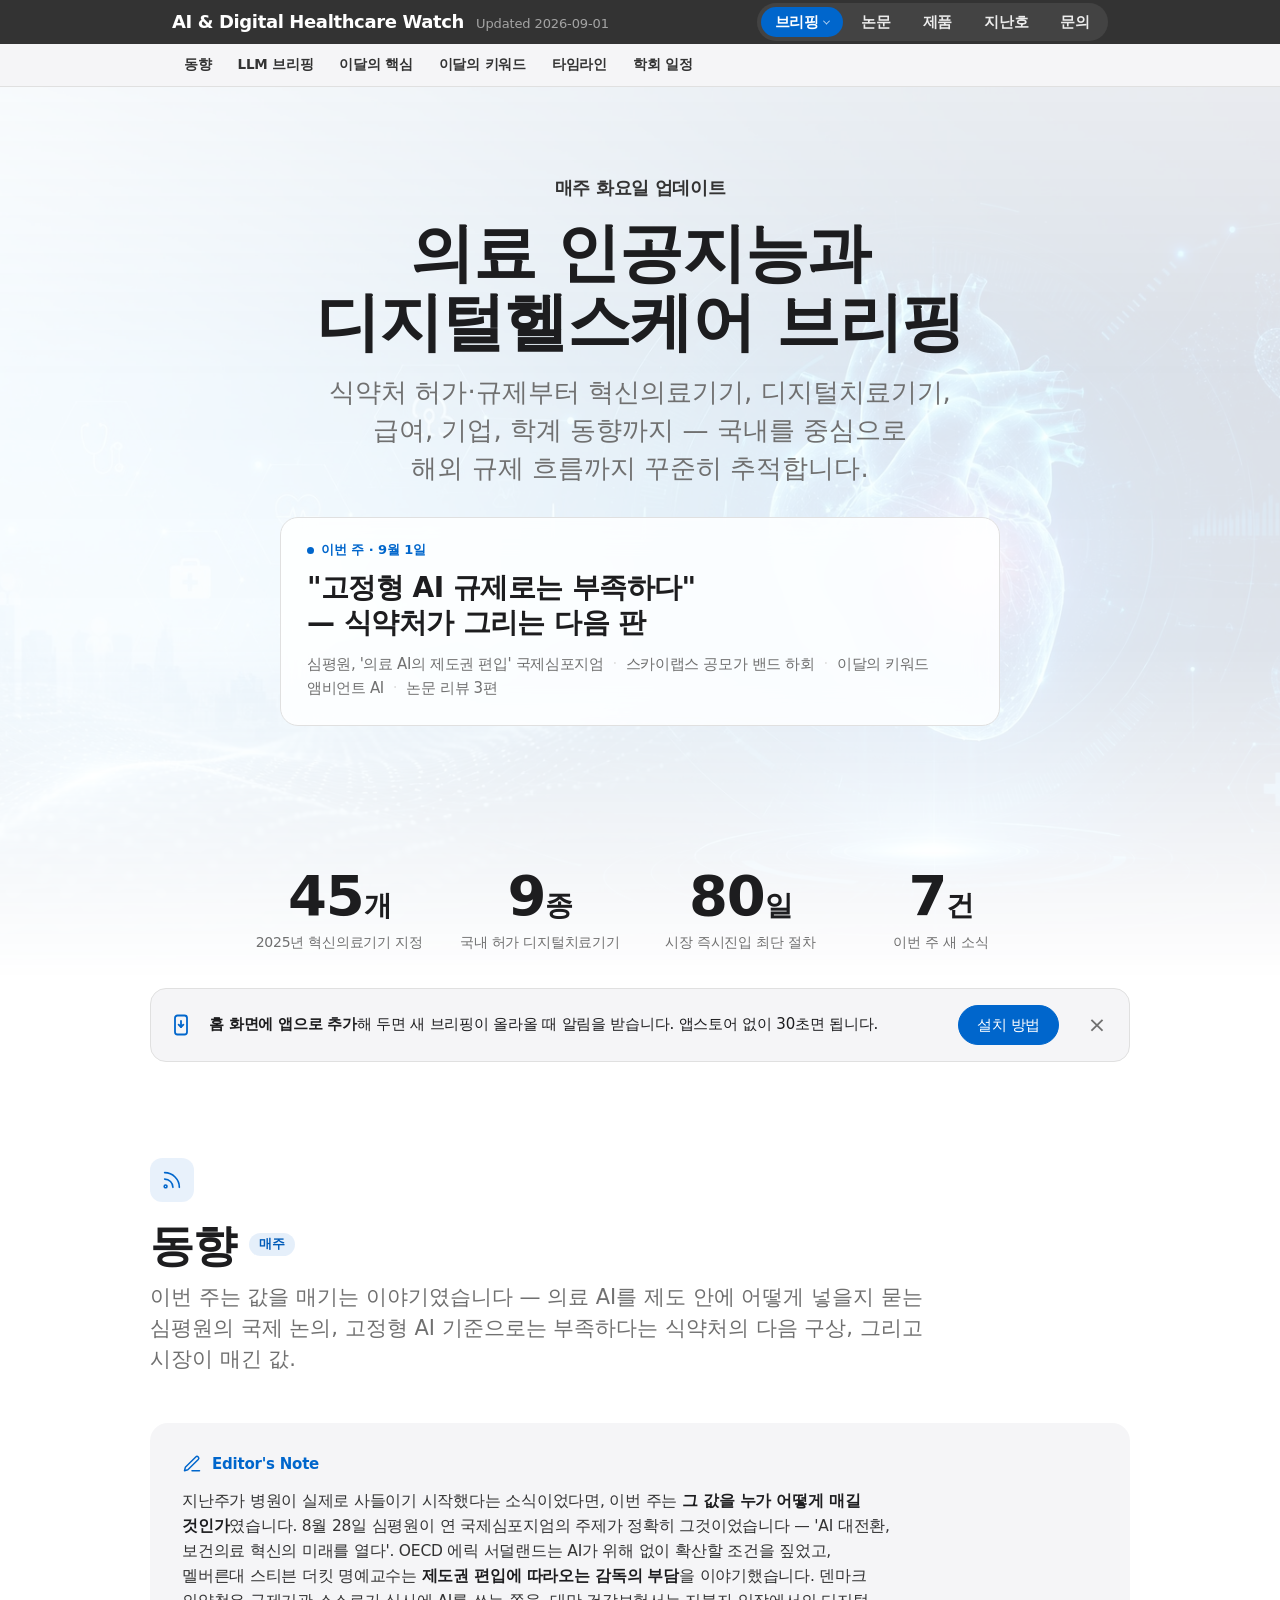
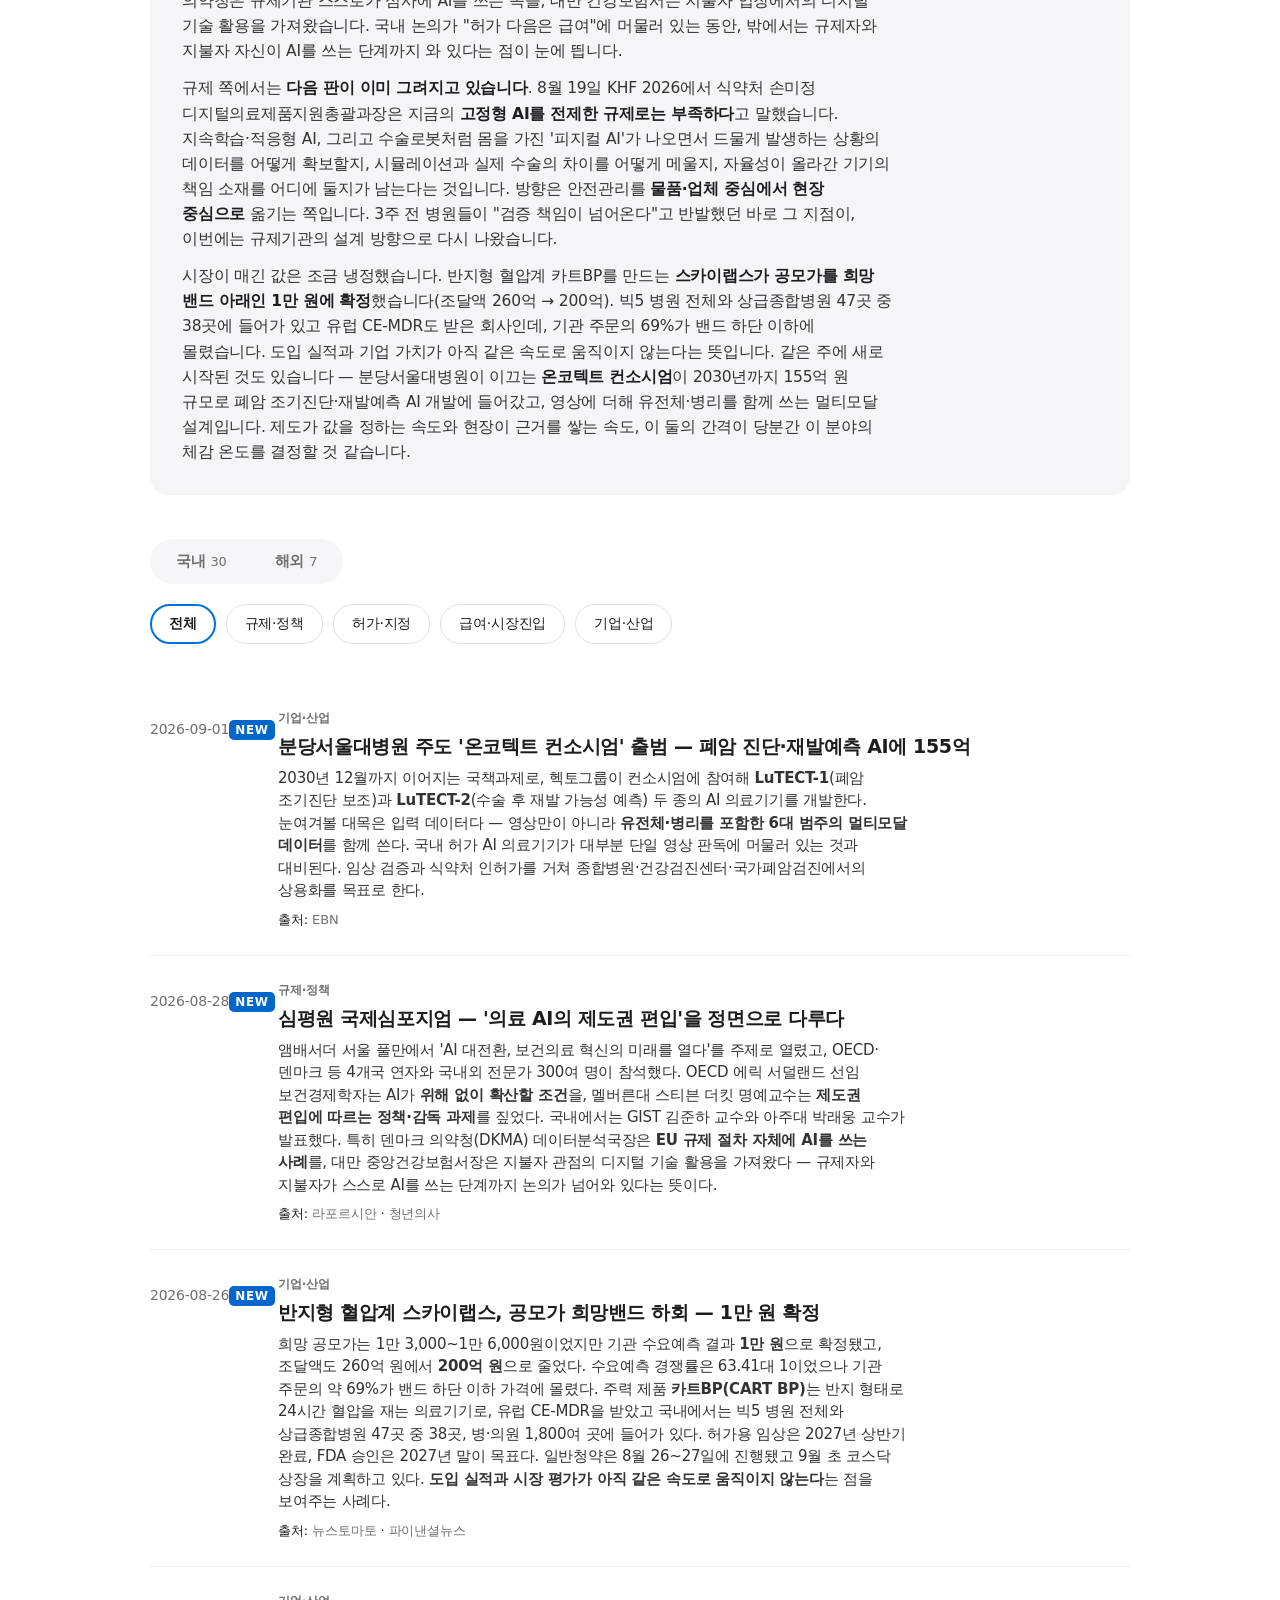
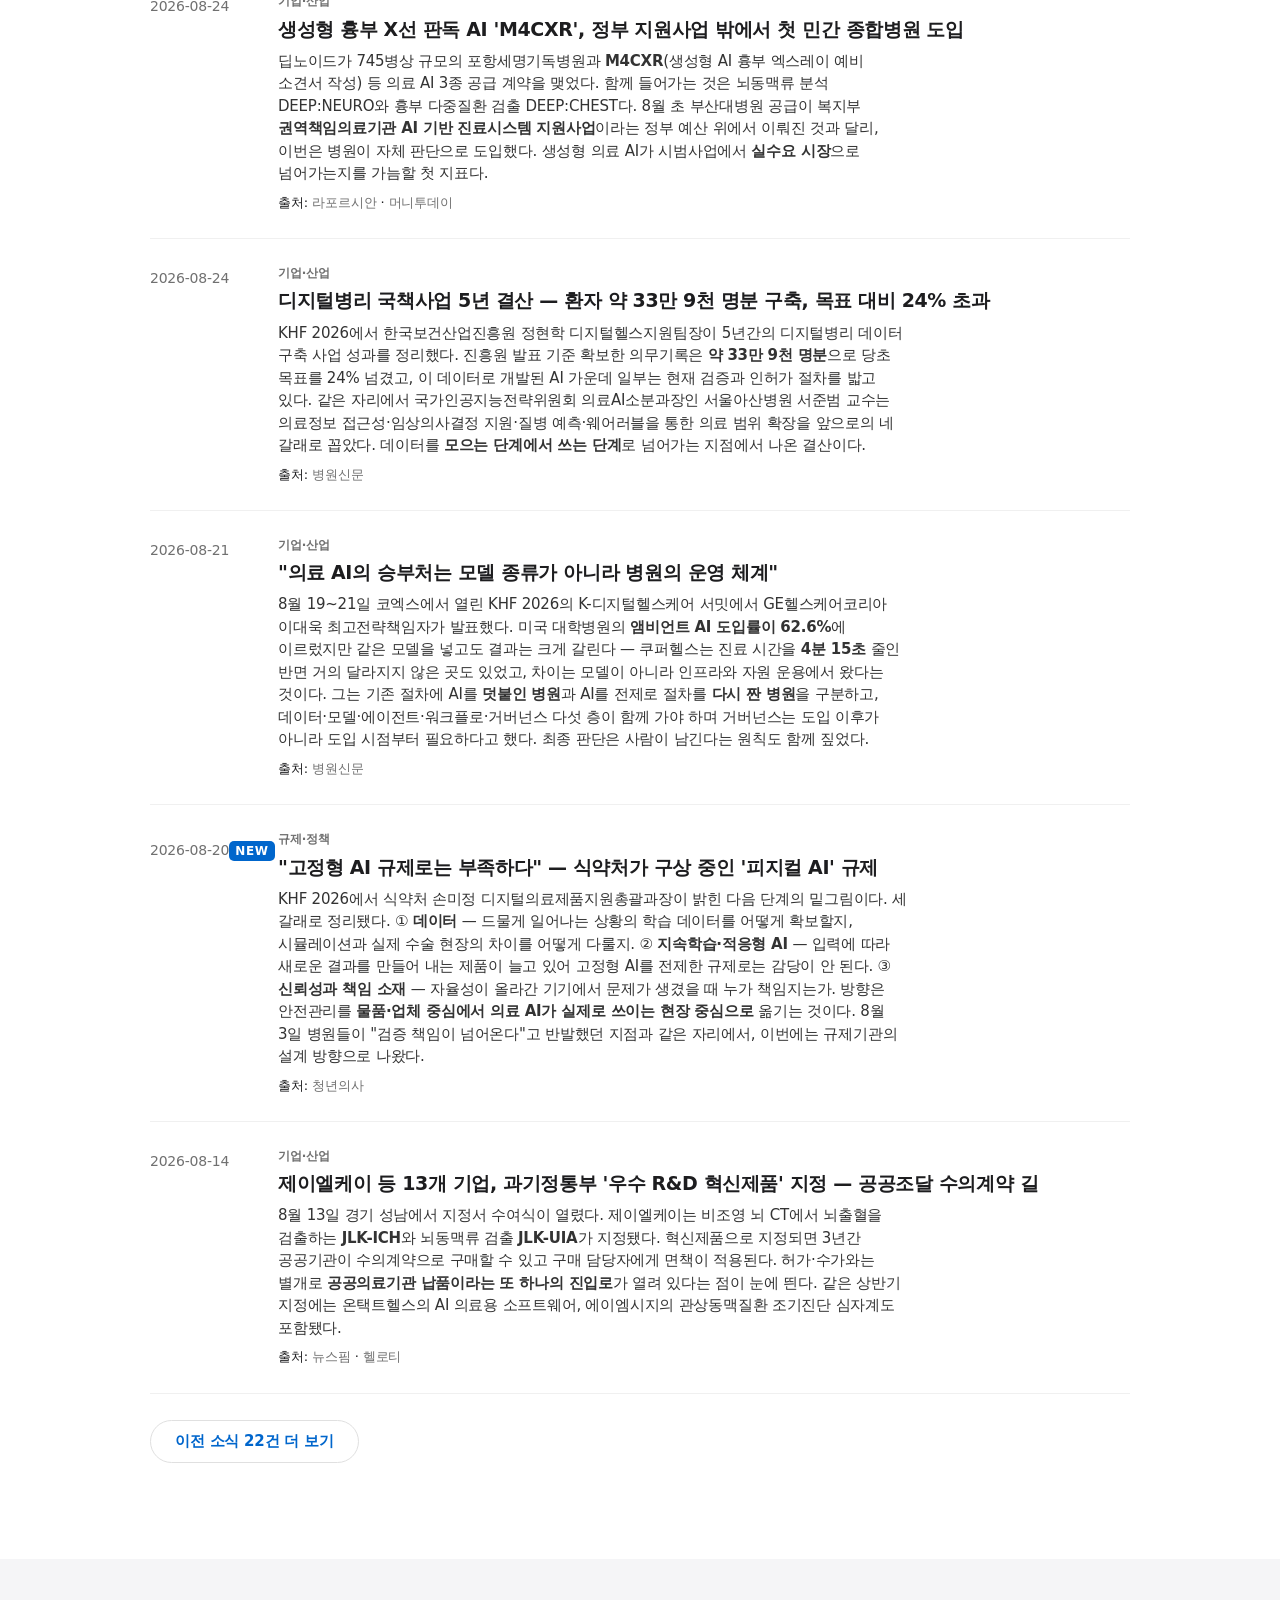
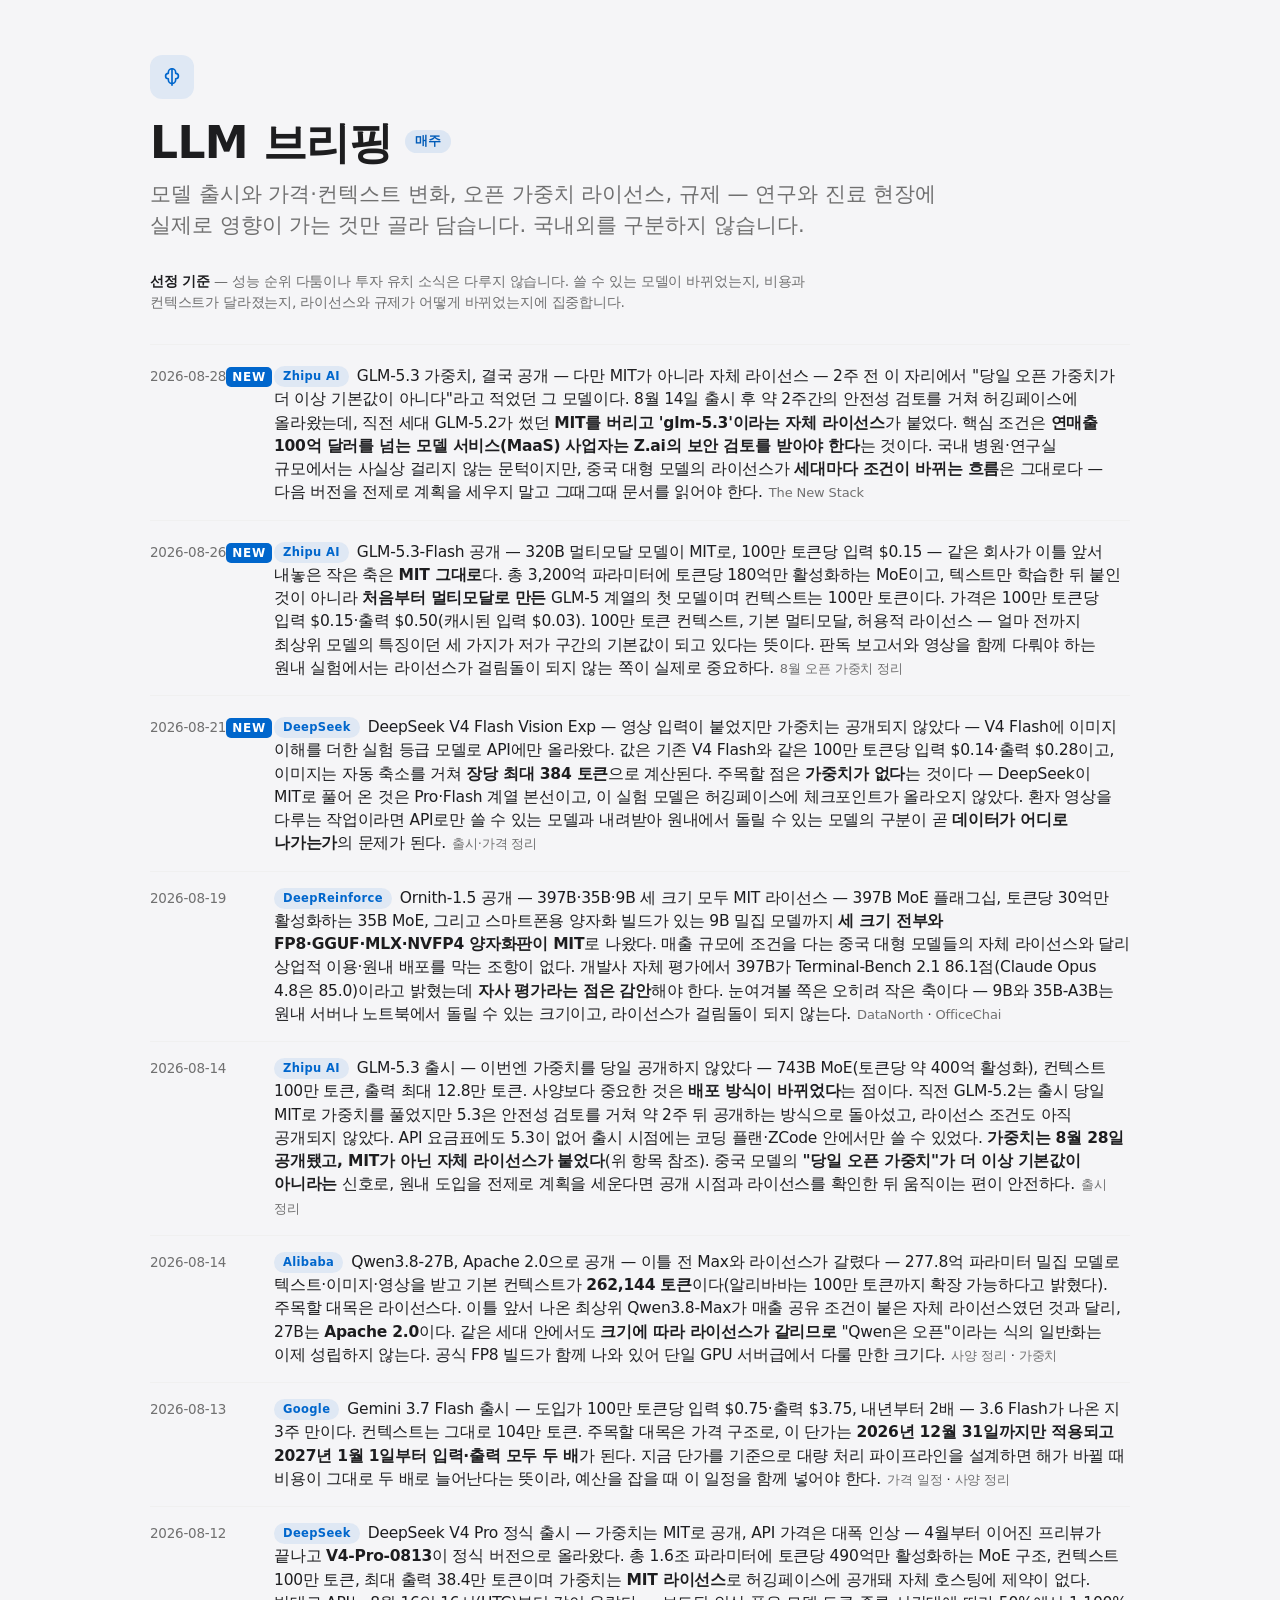
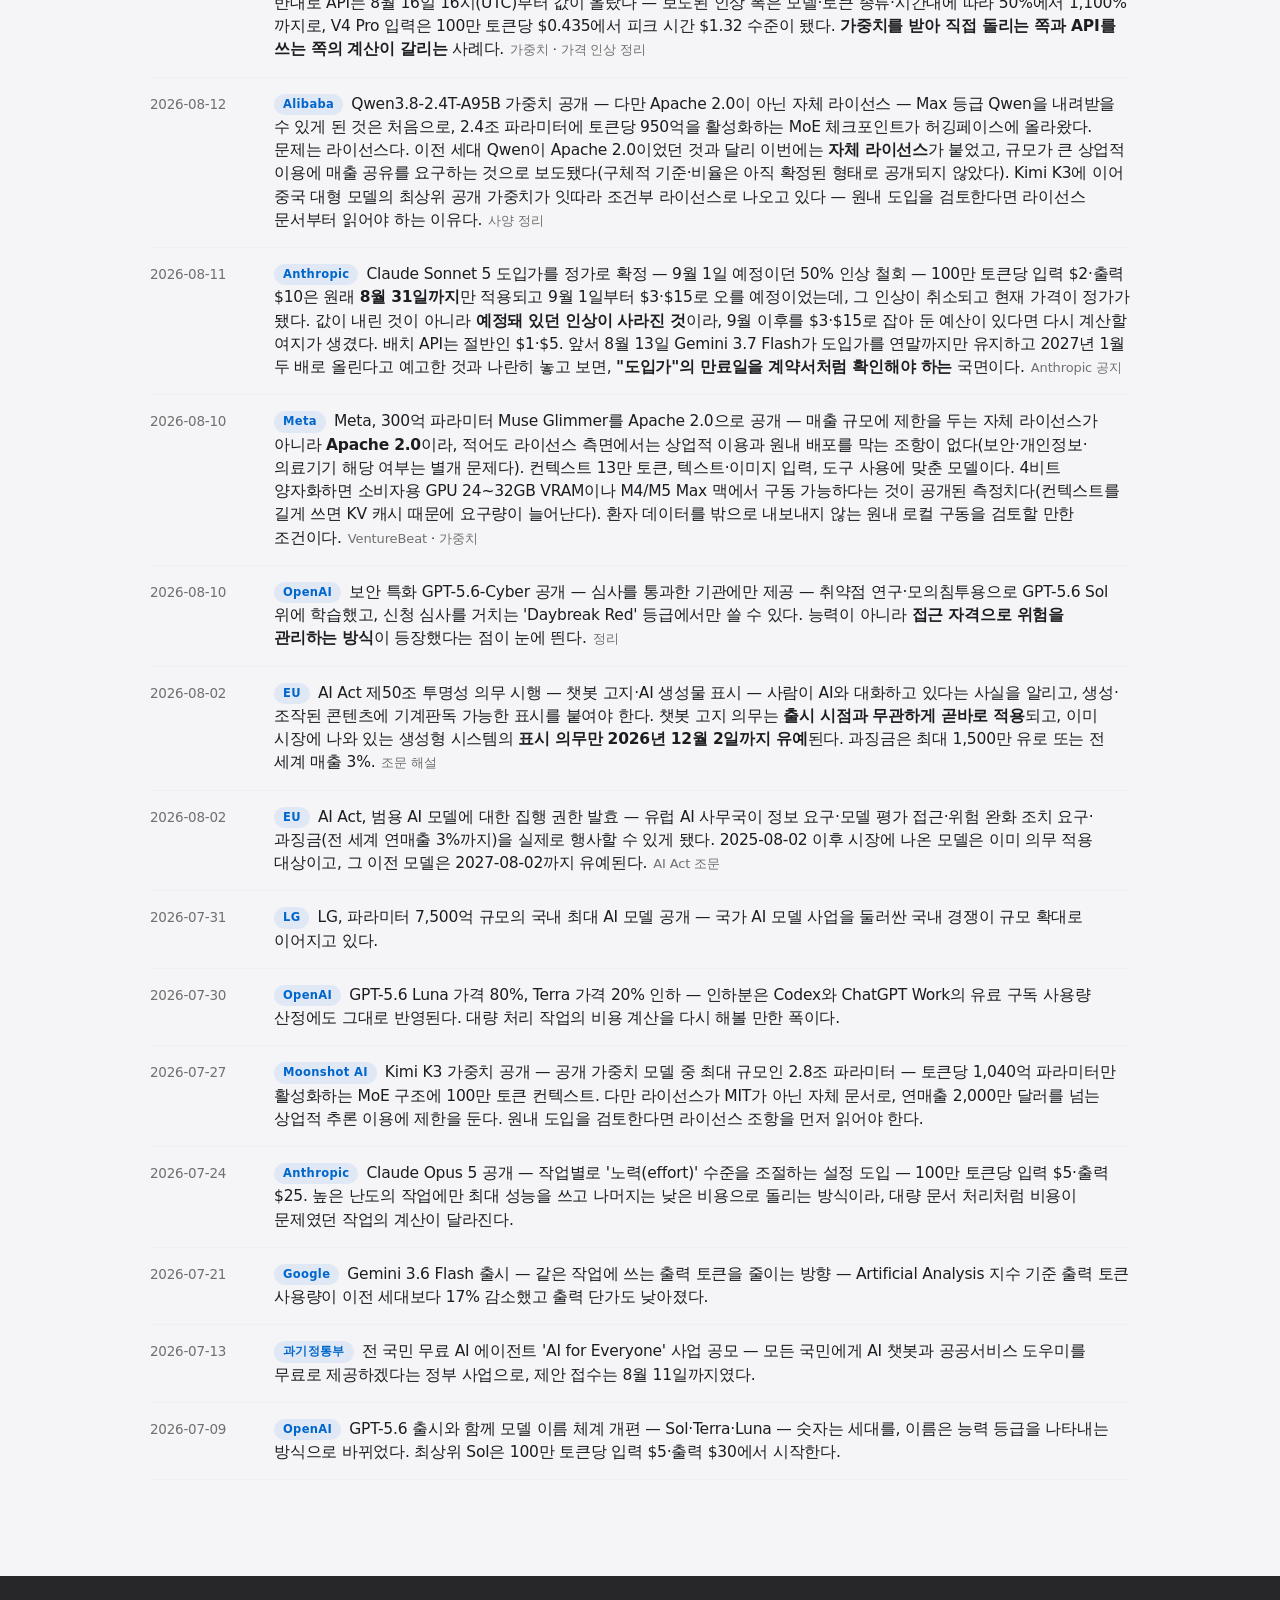
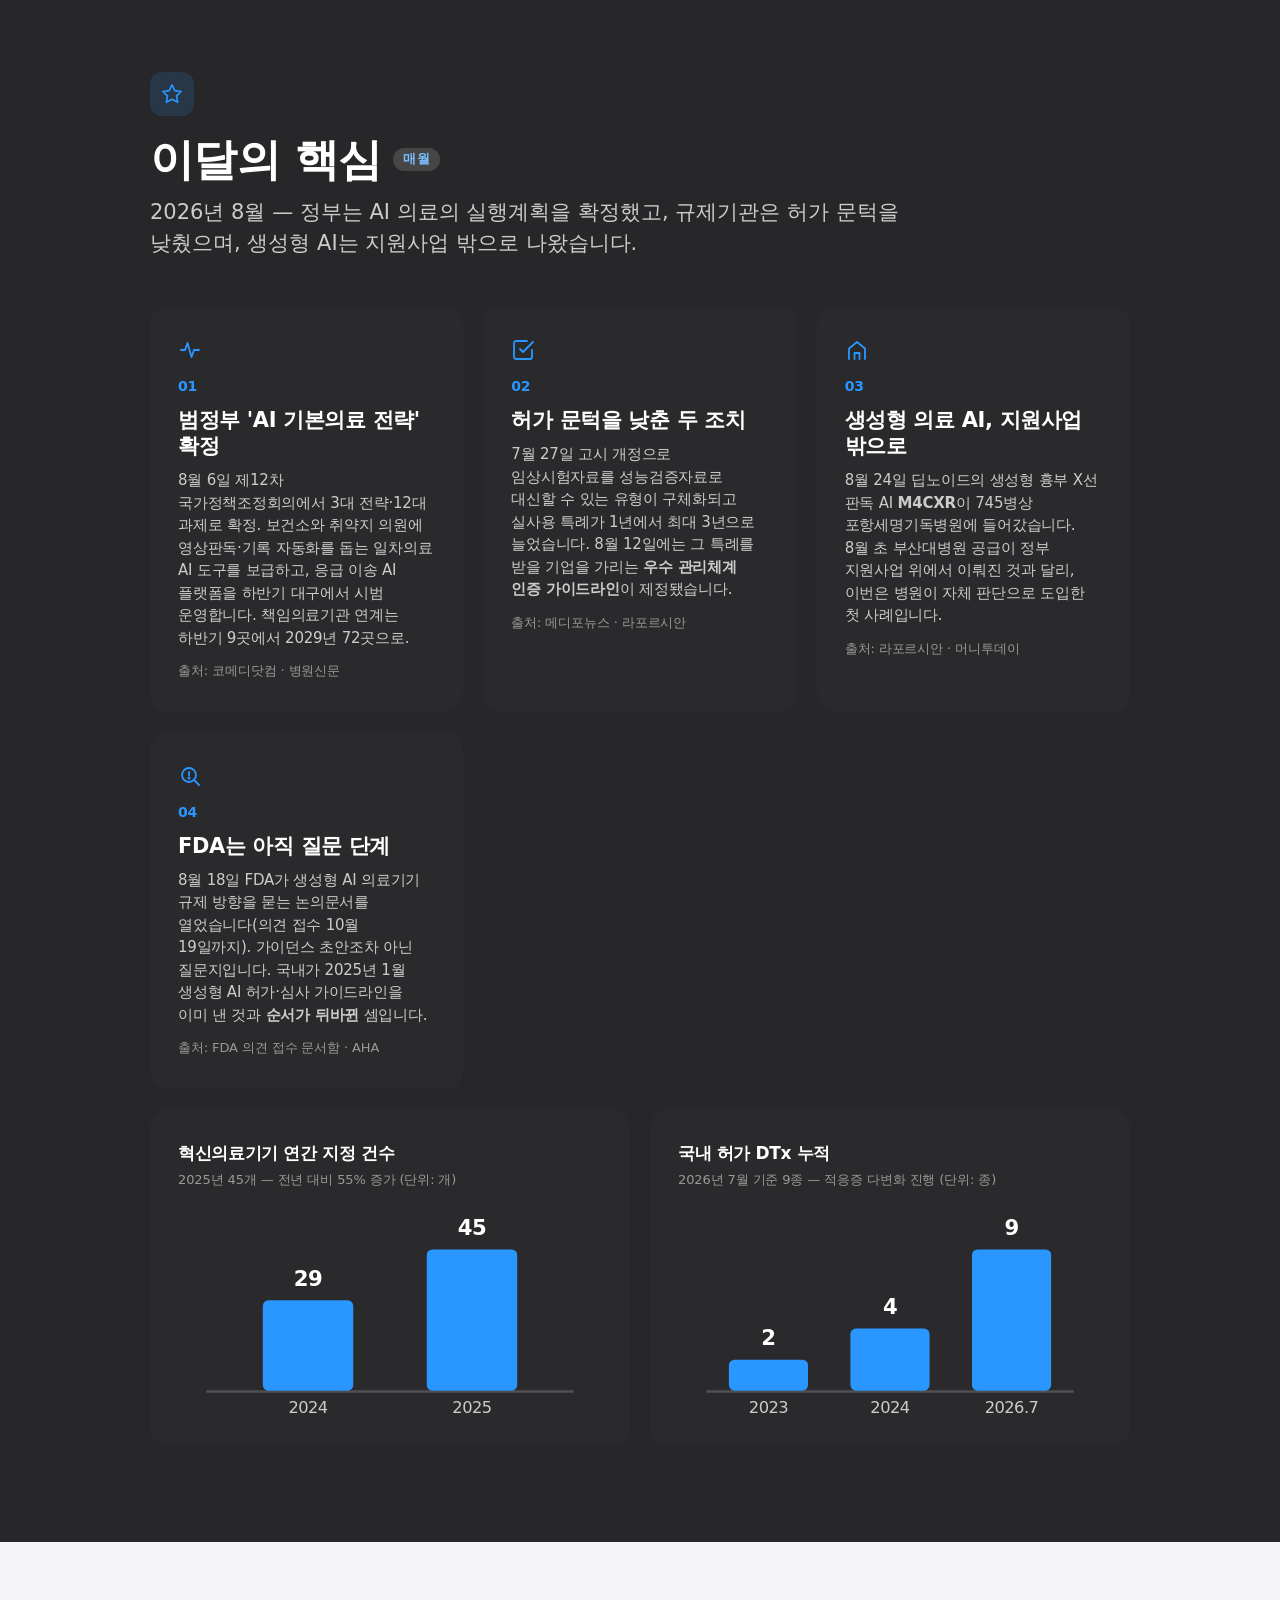
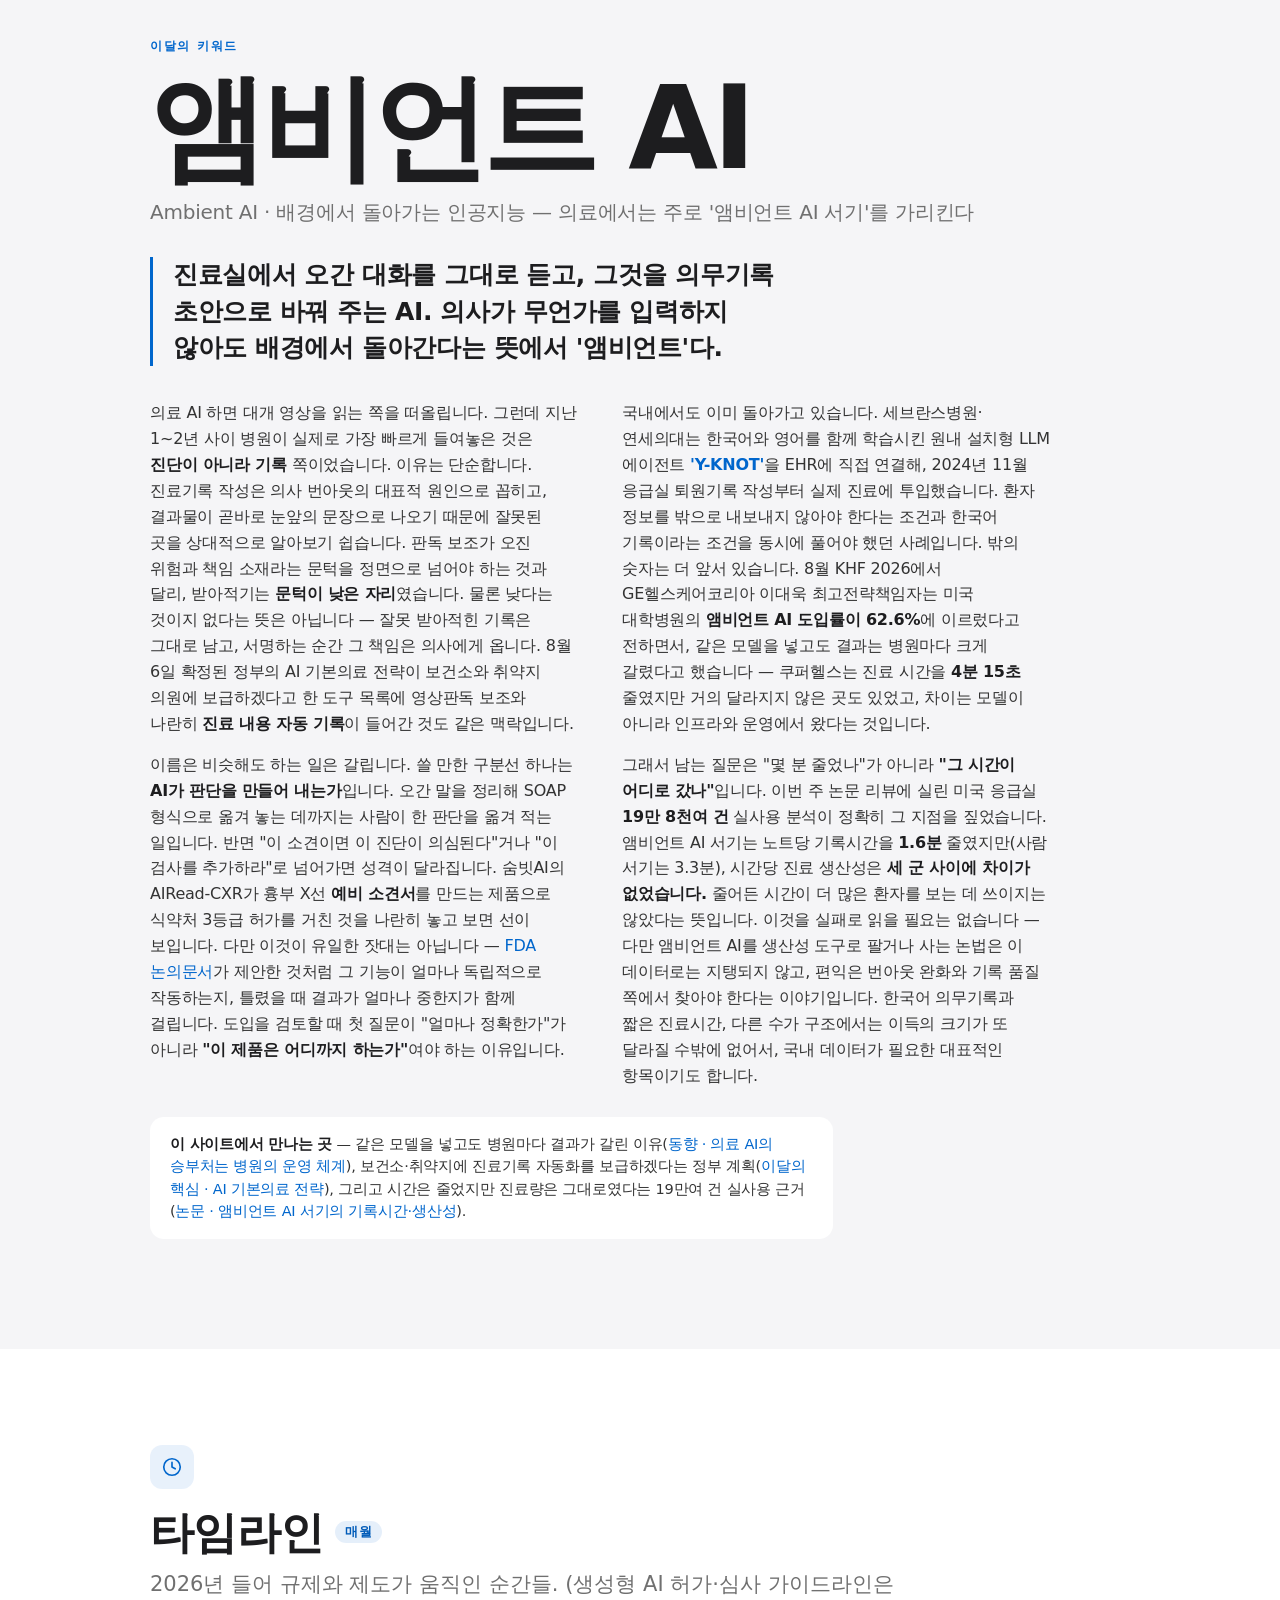
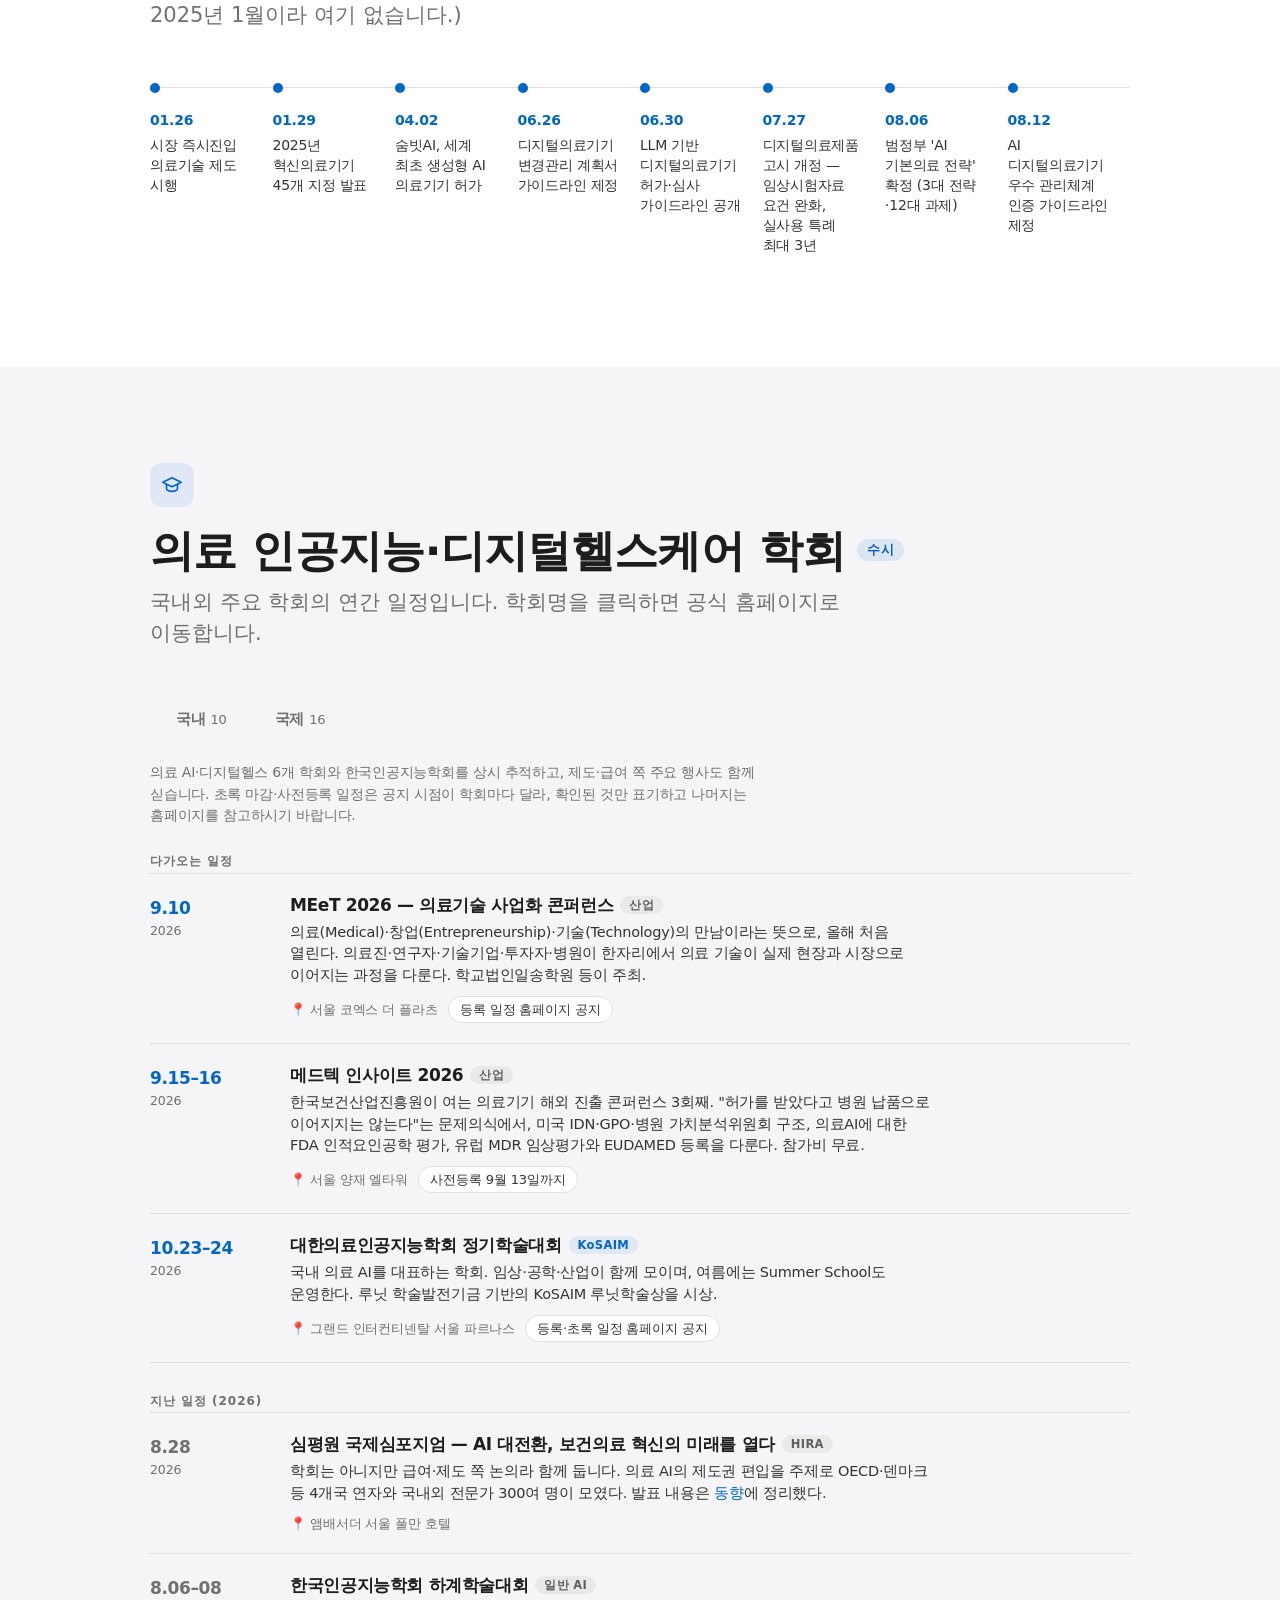
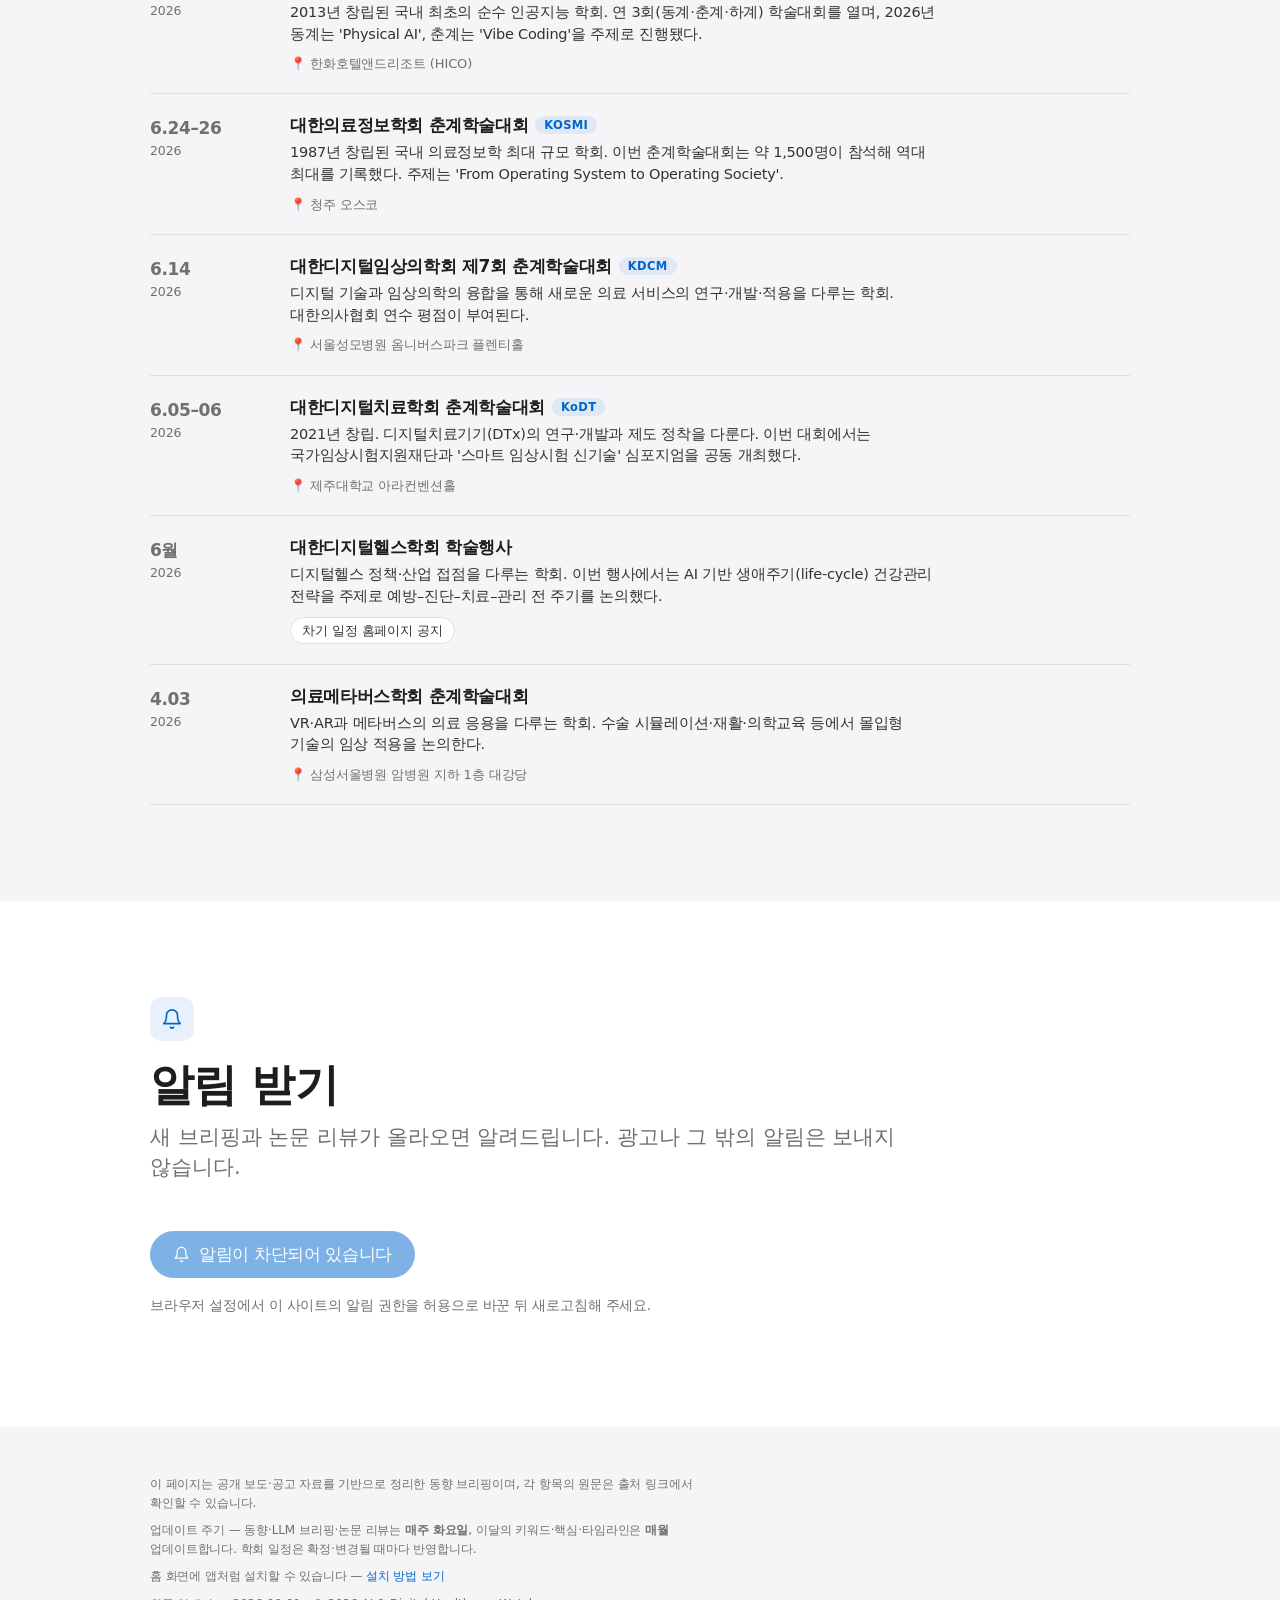
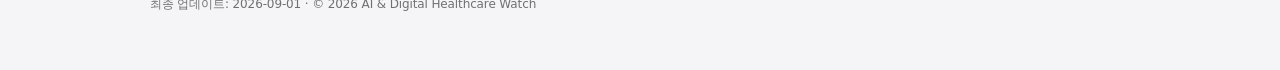
==== commit a02d5f86: "'이번 주' 헤드라인 선정 기준을 '가장 눈에 띄는 것'으로 확정하고 이번 주 것 교체 사용자 확정: 헤드라인은 가장 중요한 것이 아니라 가장 눈에 띄는 것으로 뽑는다. '심평원 " ====
--- a/index.html
+++ b/index.html
@@ -89,8 +89,8 @@
   <p class="lead">식약처 허가·규제부터 혁신의료기기, 디지털치료기기, 급여, 기업, 학계 동향까지 — 국내를 중심으로 해외 규제 흐름까지 꾸준히 추적합니다.</p>
   <div class="this-week reveal">
     <p class="tw-label"><span class="tw-dot" aria-hidden="true"></span>이번 주 · 9월 1일</p>
-    <h2 class="tw-head"><a href="#news">심평원, '의료 AI의 제도권 편입'을 정면으로 다루다</a></h2>
-    <p class="tw-more"><a href="#news">식약처 '피지컬 AI' 규제 구상</a><span class="sep" aria-hidden="true">·</span><a href="#news">스카이랩스 공모가 밴드 하회</a><span class="sep" aria-hidden="true">·</span><a href="#keyword">이달의 키워드 앰비언트 AI</a><span class="sep" aria-hidden="true">·</span><a href="/papers/">논문 리뷰 3편</a></p>
+    <h2 class="tw-head"><a href="#news">"고정형 AI 규제로는 부족하다" — 식약처가 그리는 다음 판</a></h2>
+    <p class="tw-more"><a href="#news">심평원, '의료 AI의 제도권 편입' 국제심포지엄</a><span class="sep" aria-hidden="true">·</span><a href="#news">스카이랩스 공모가 밴드 하회</a><span class="sep" aria-hidden="true">·</span><a href="#keyword">이달의 키워드 앰비언트 AI</a><span class="sep" aria-hidden="true">·</span><a href="/papers/">논문 리뷰 3편</a></p>
   </div>
 
   <div class="ecg-wrap" aria-hidden="true">
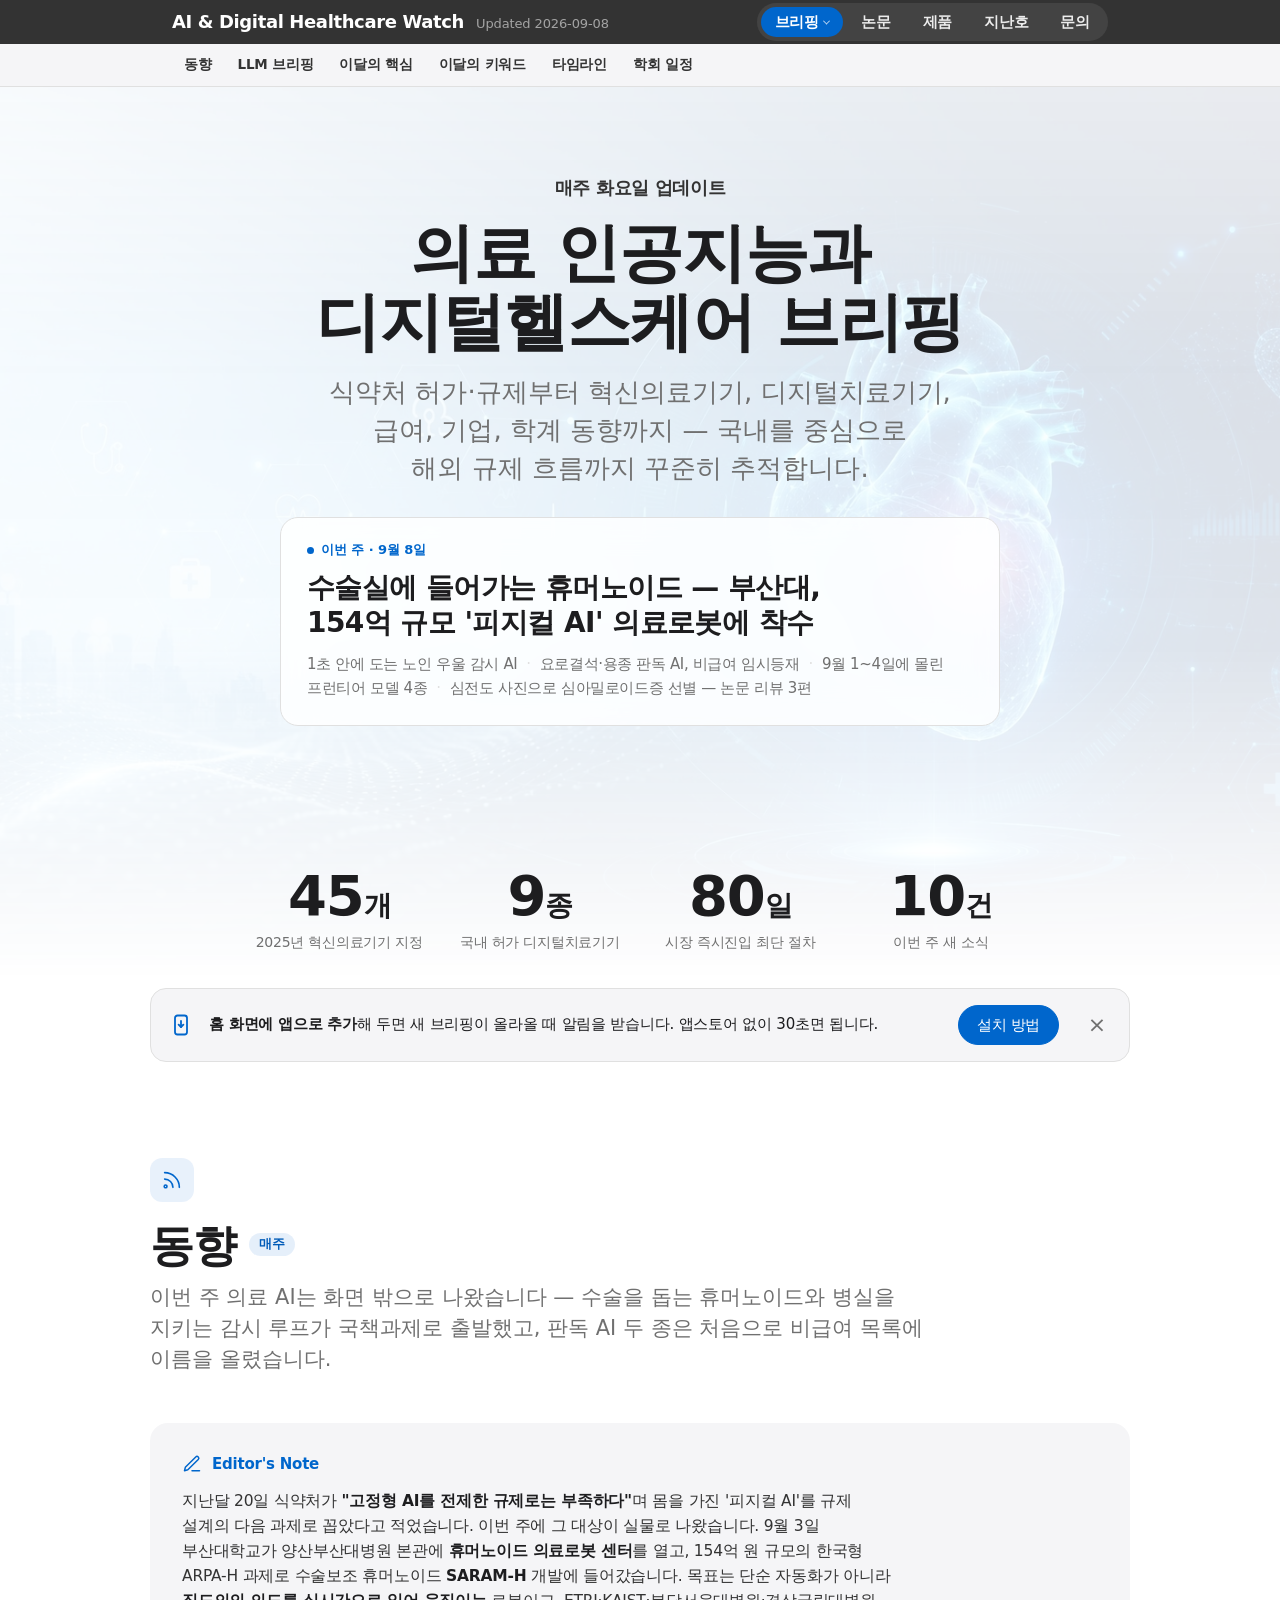
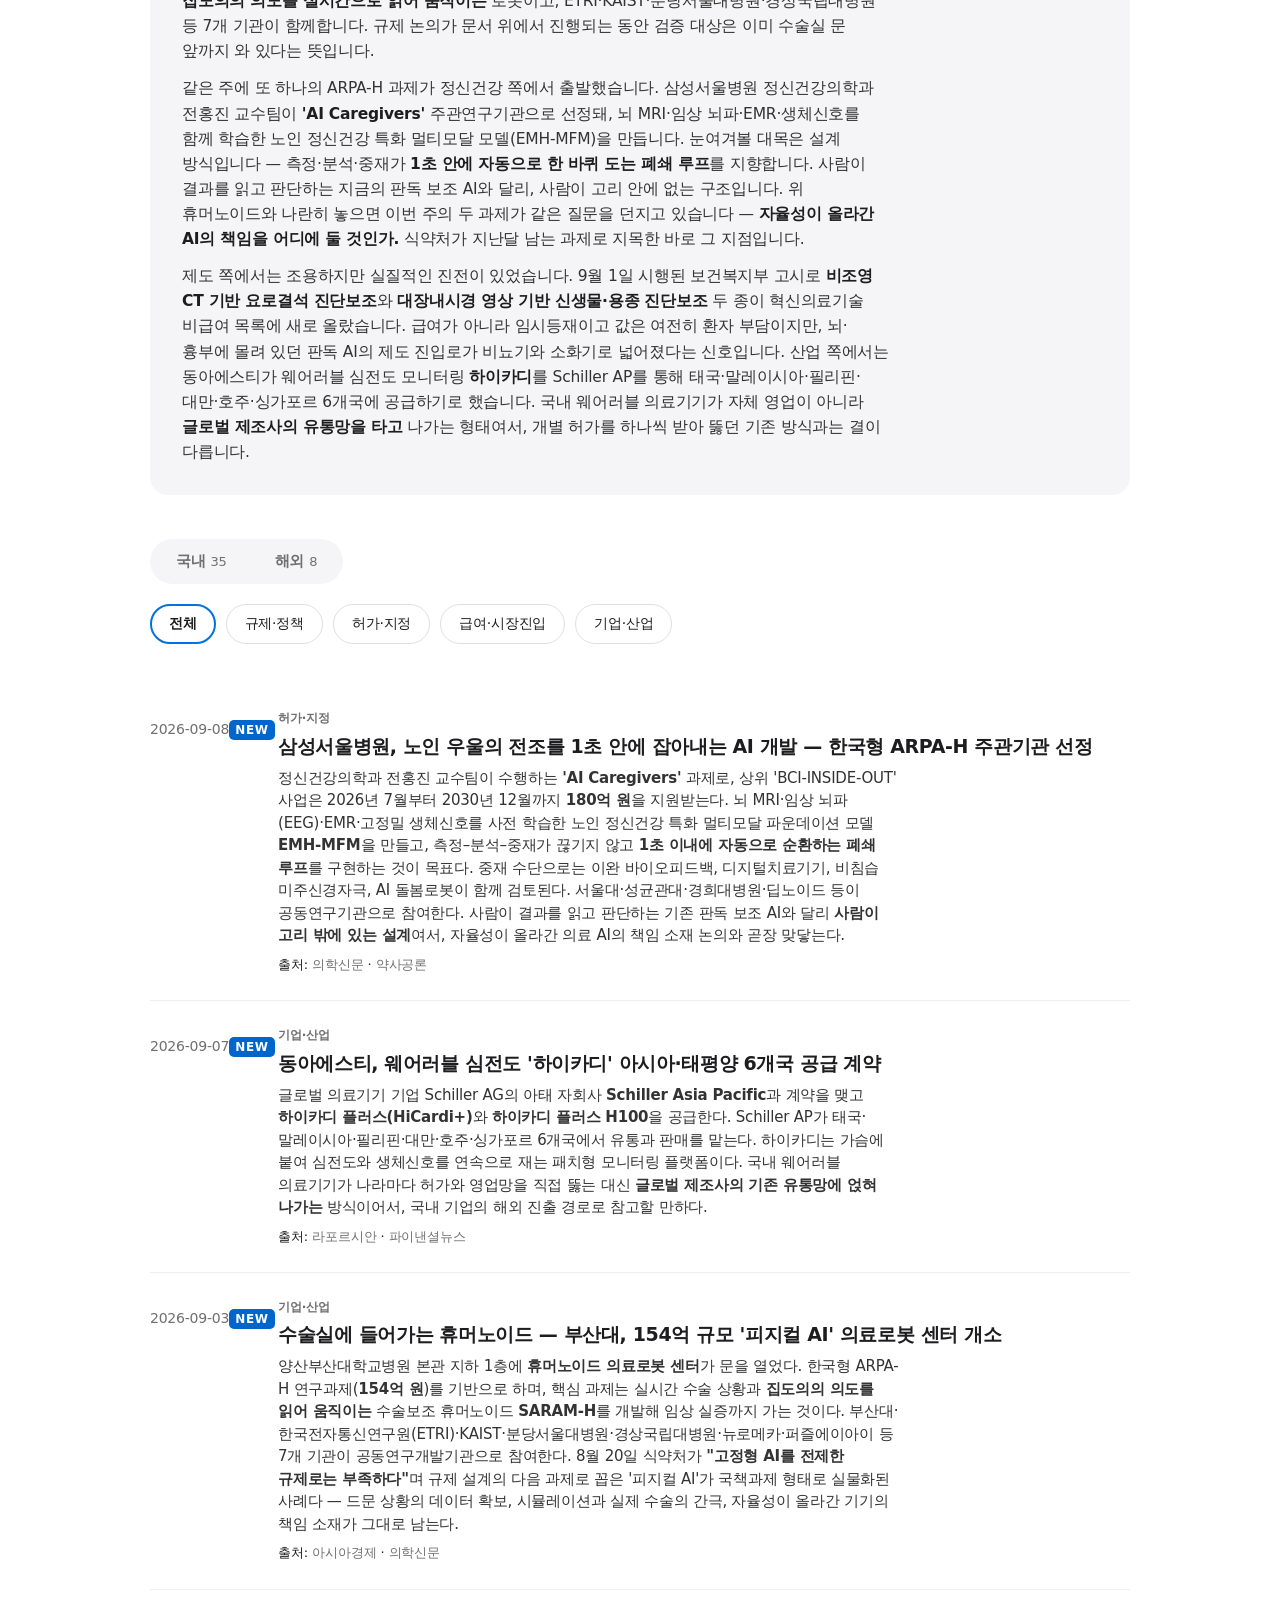
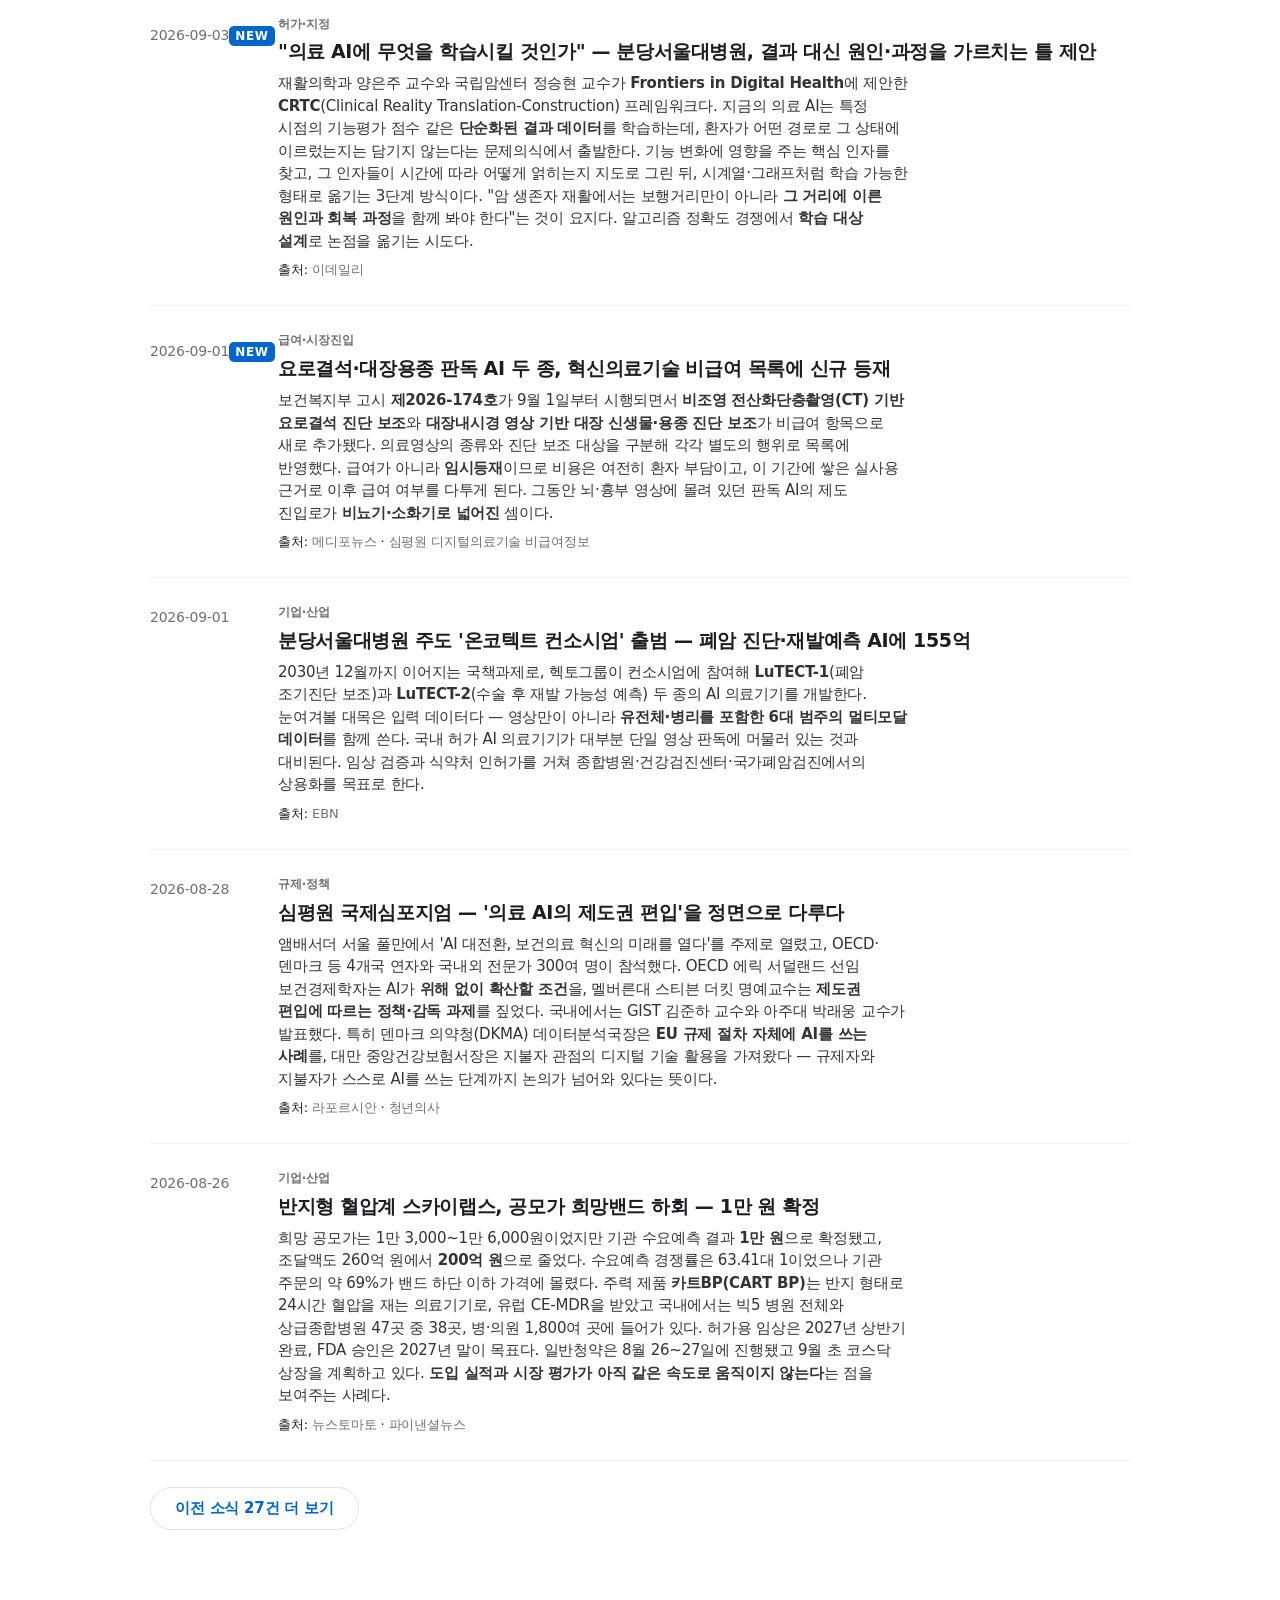
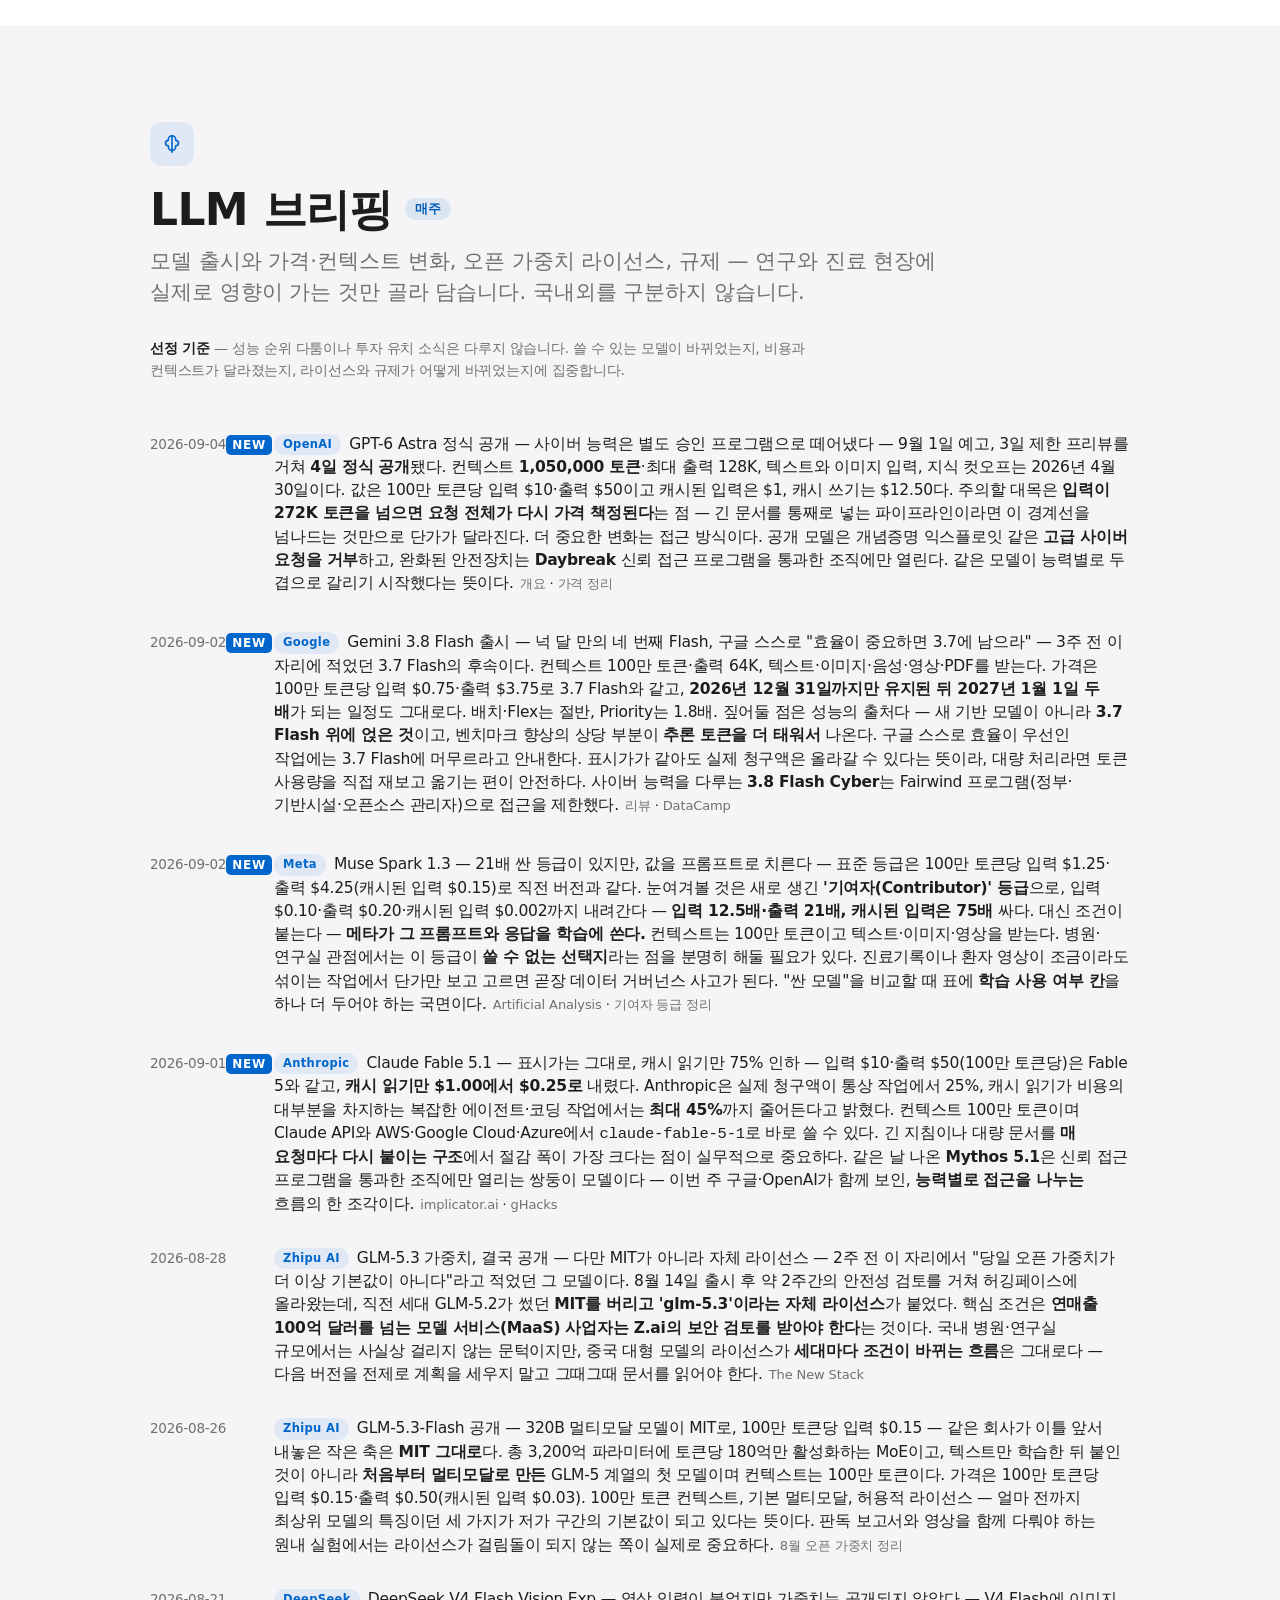
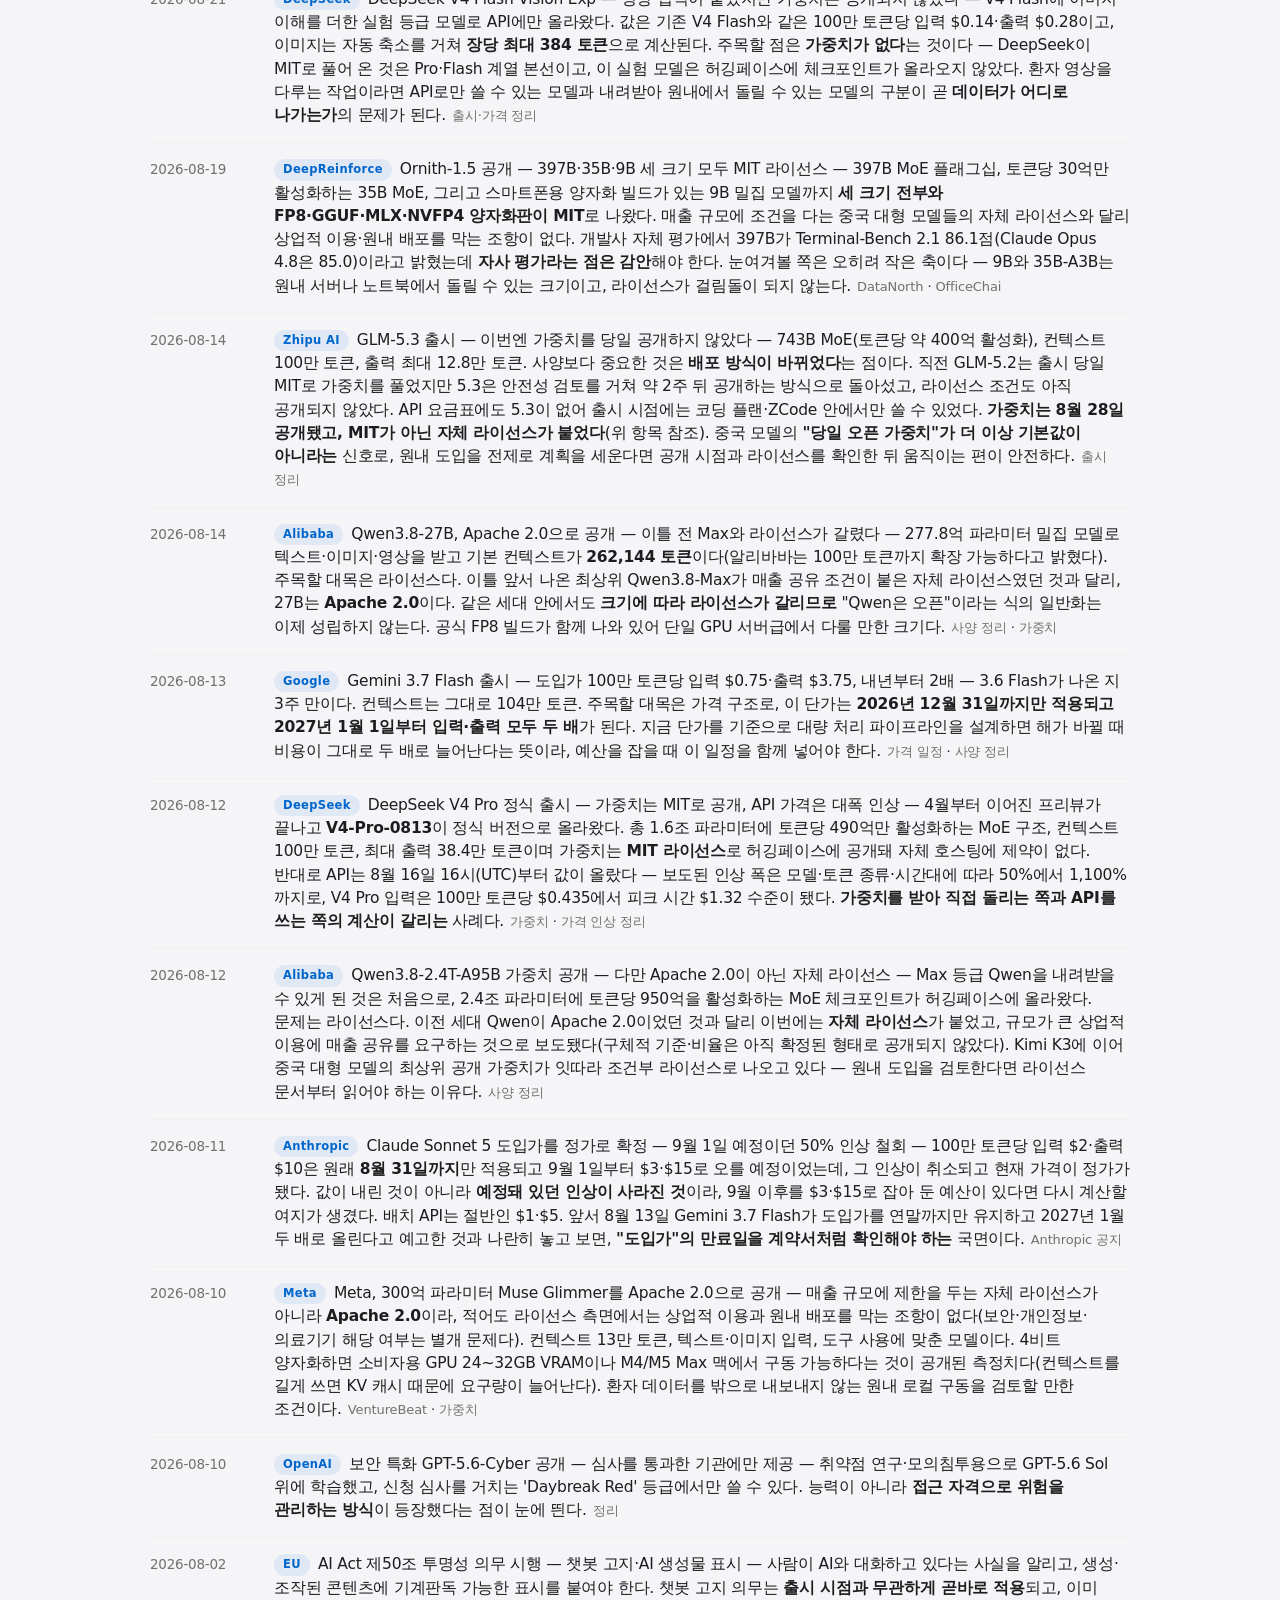
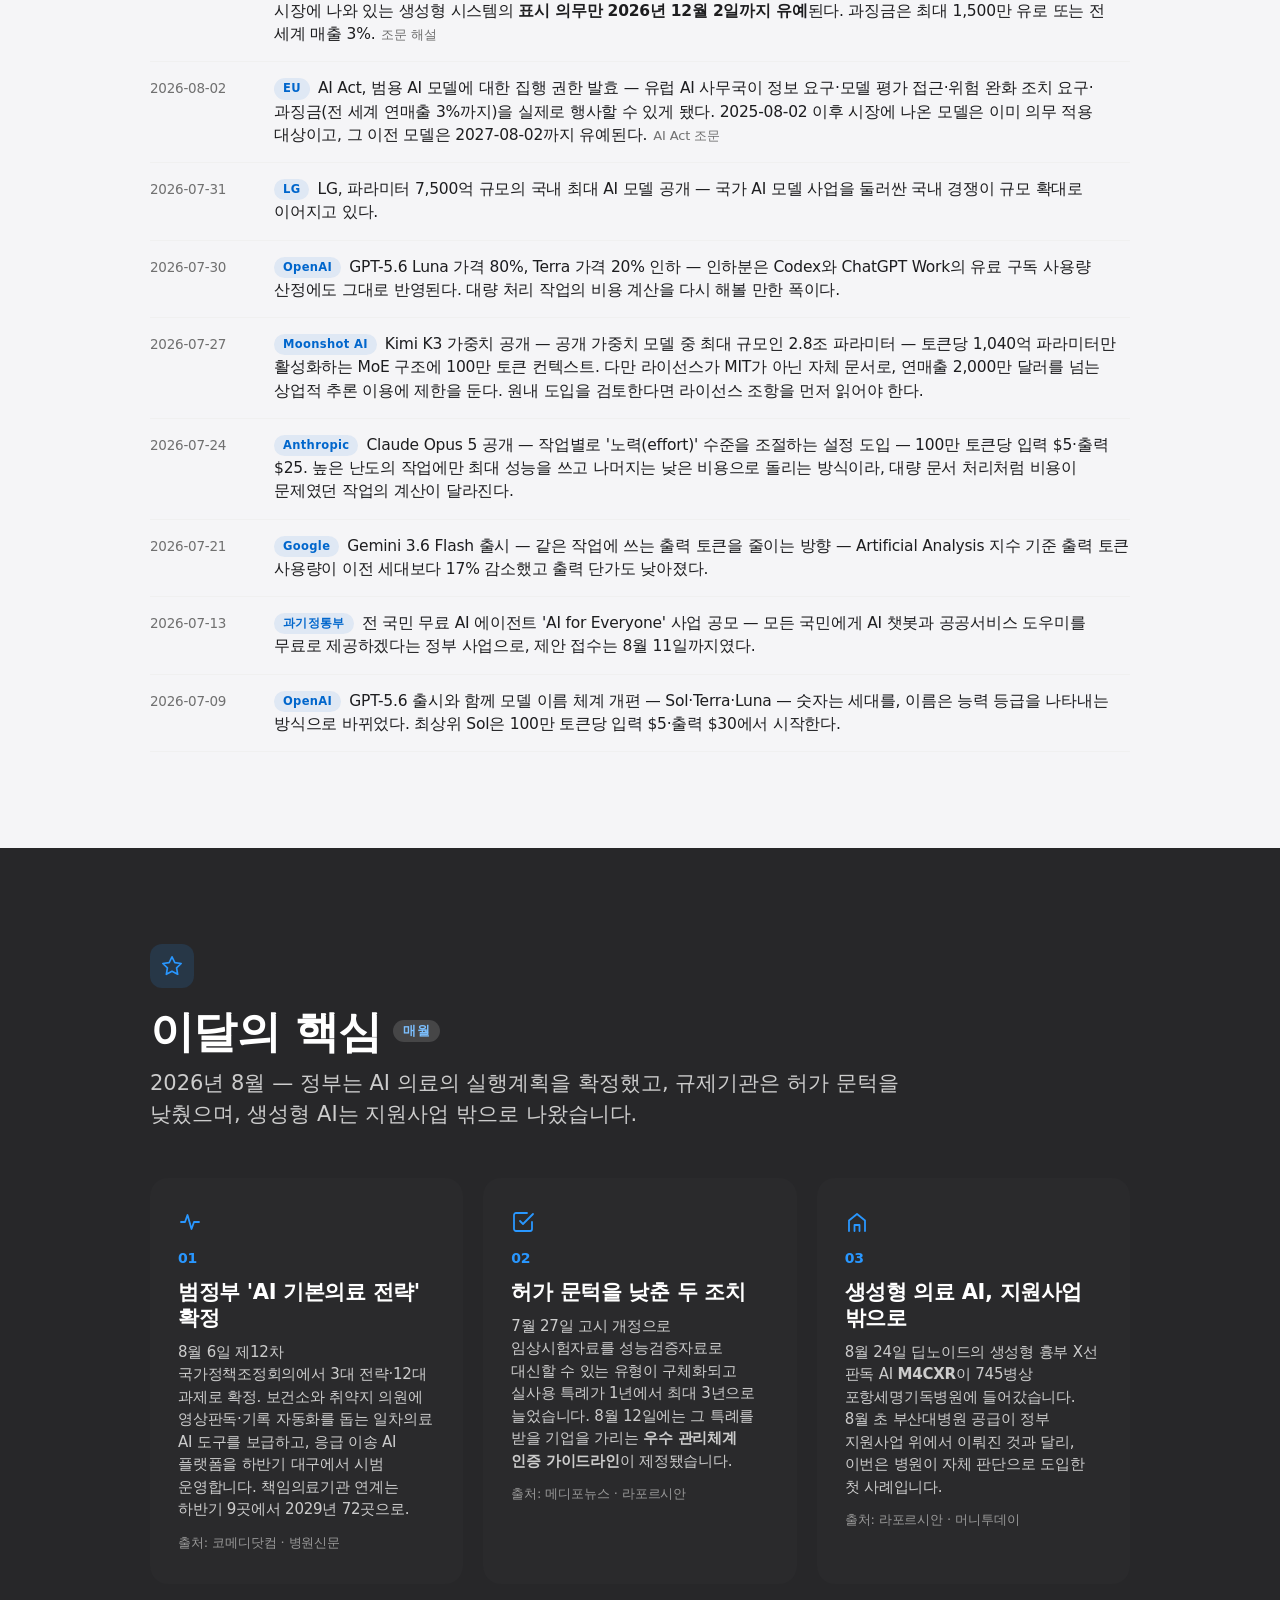
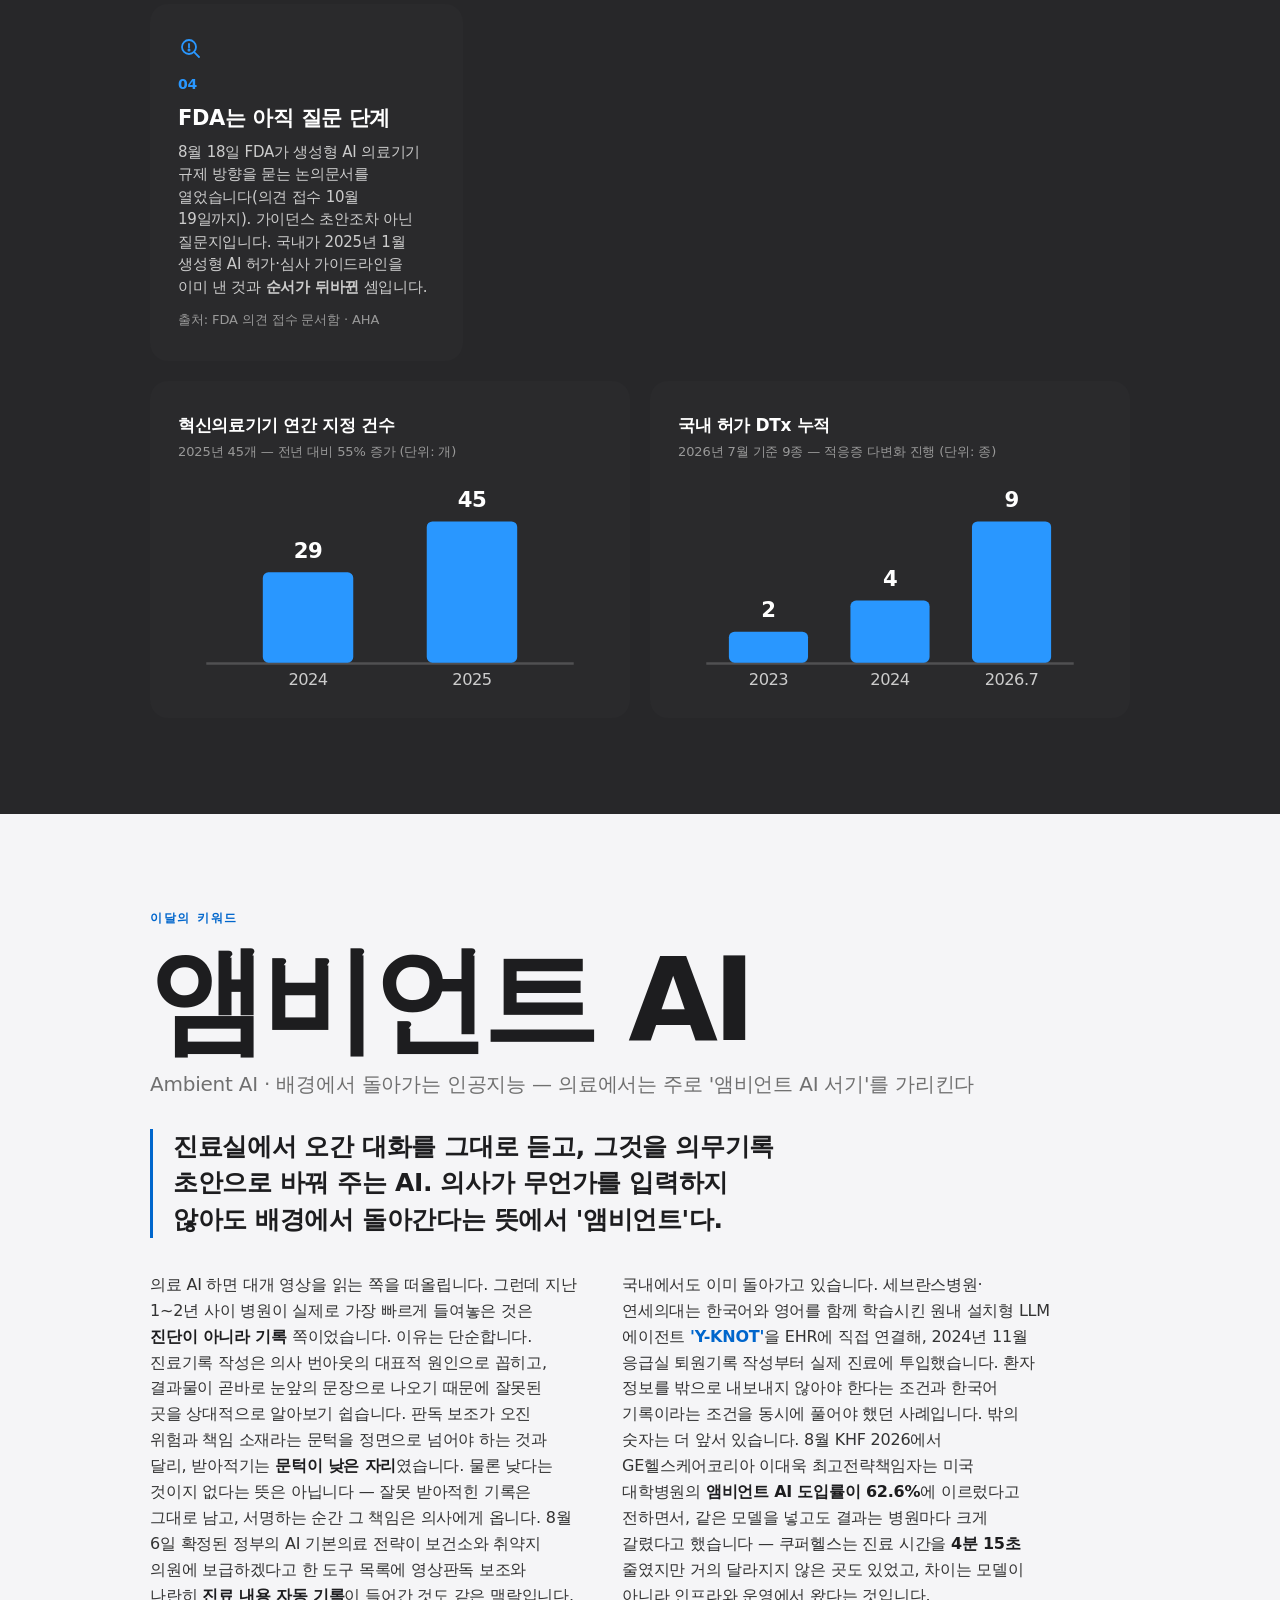
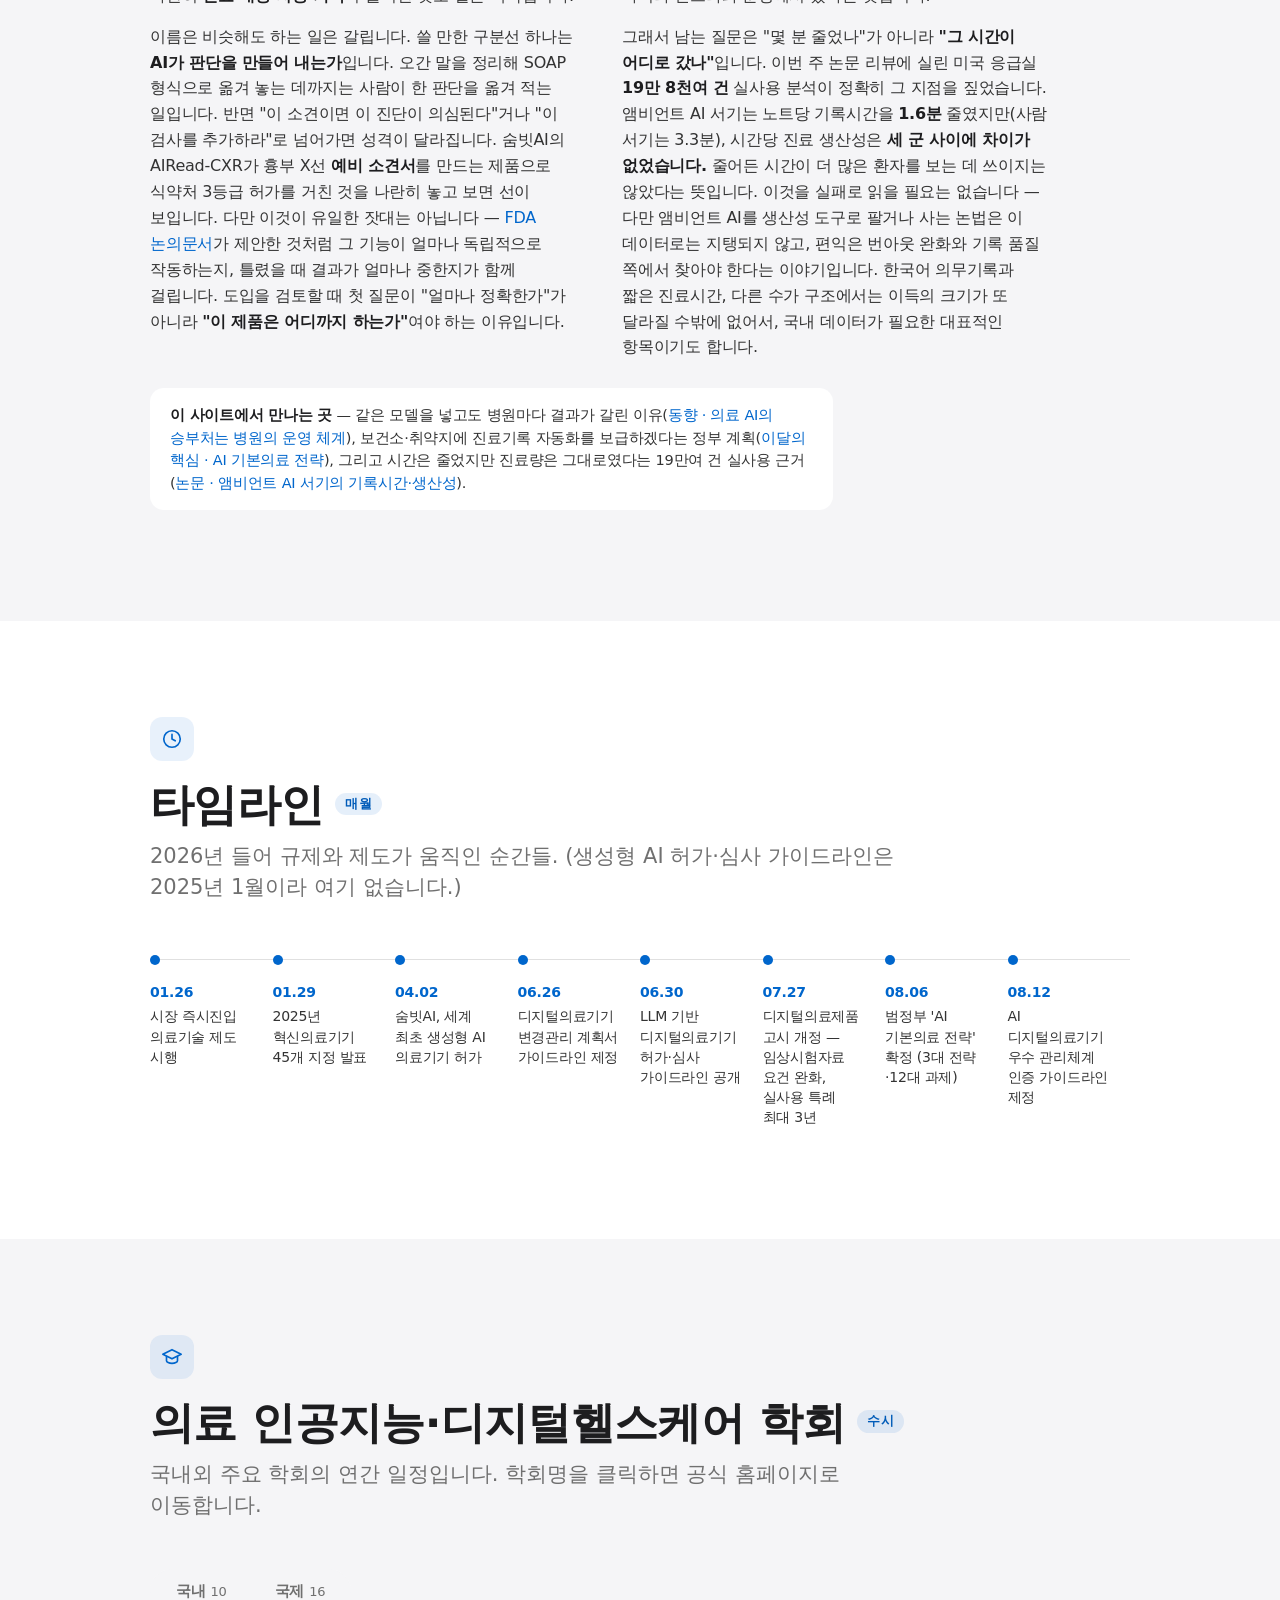
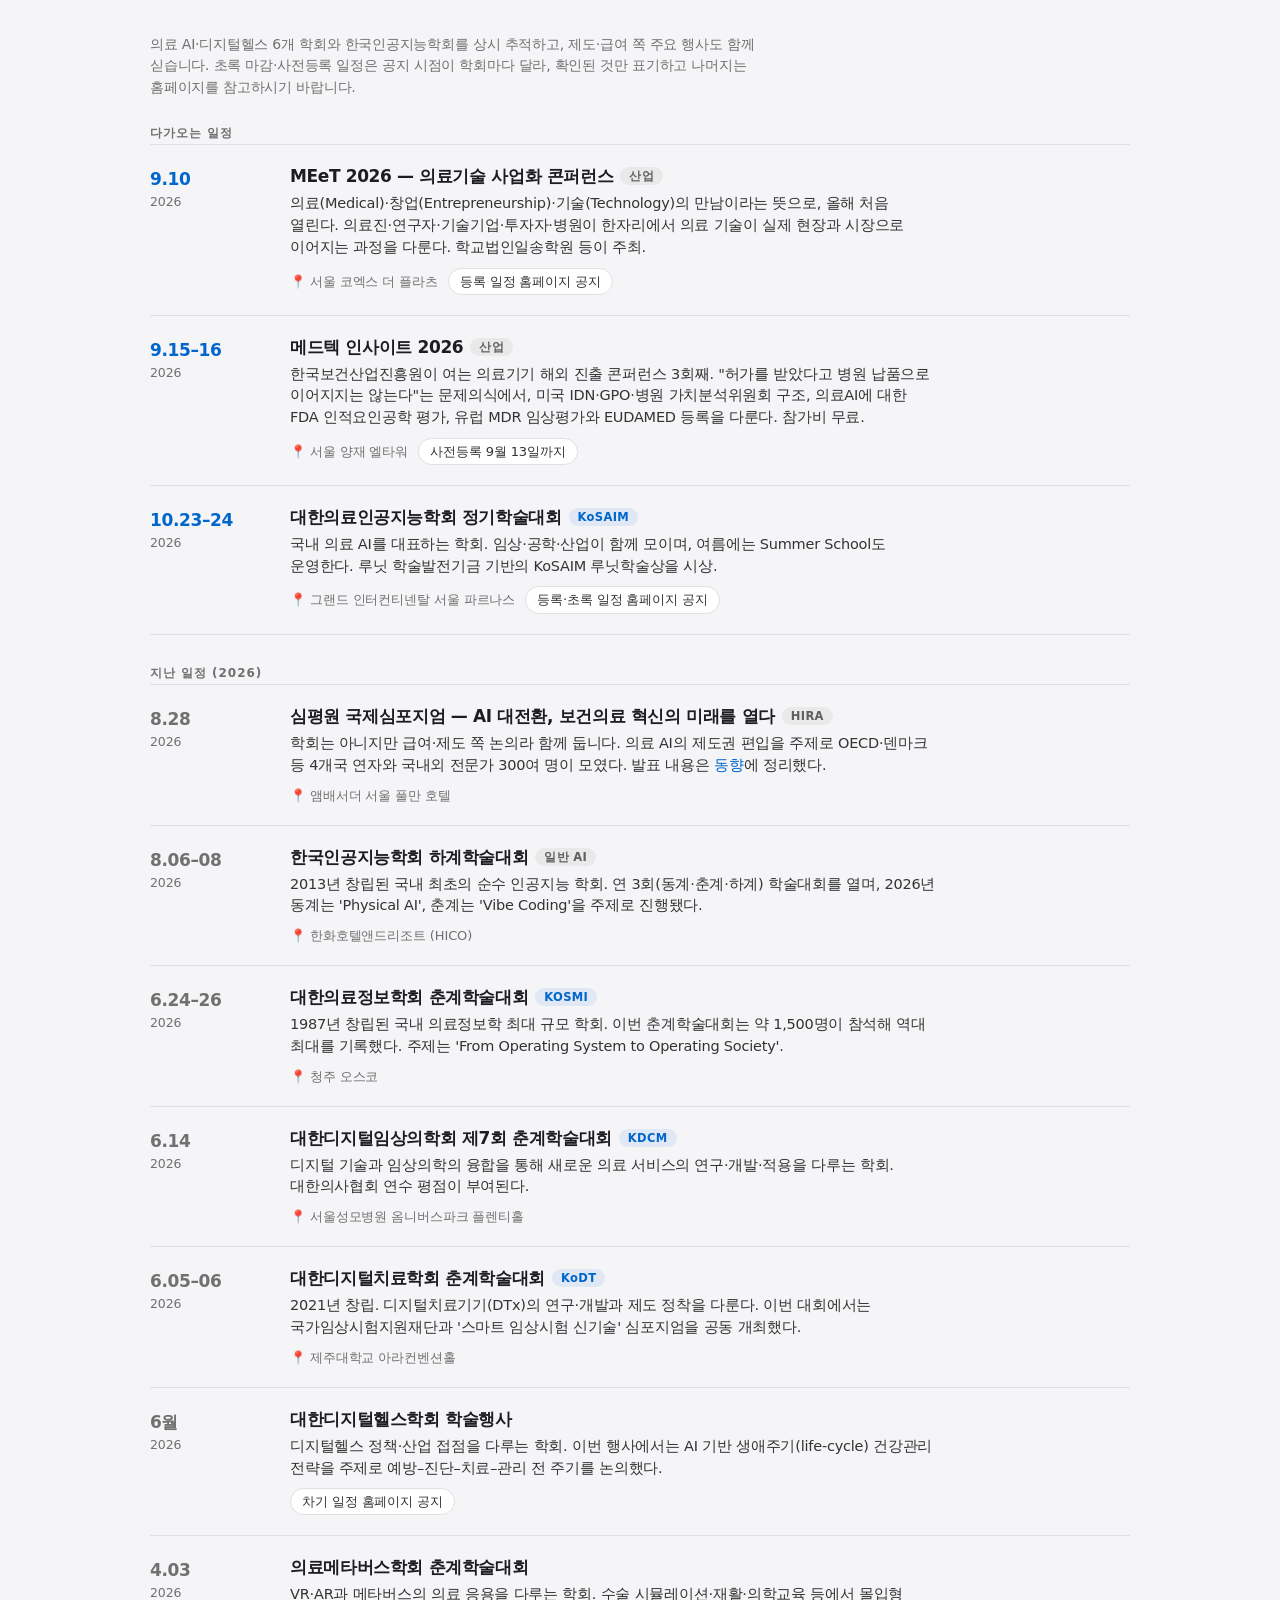
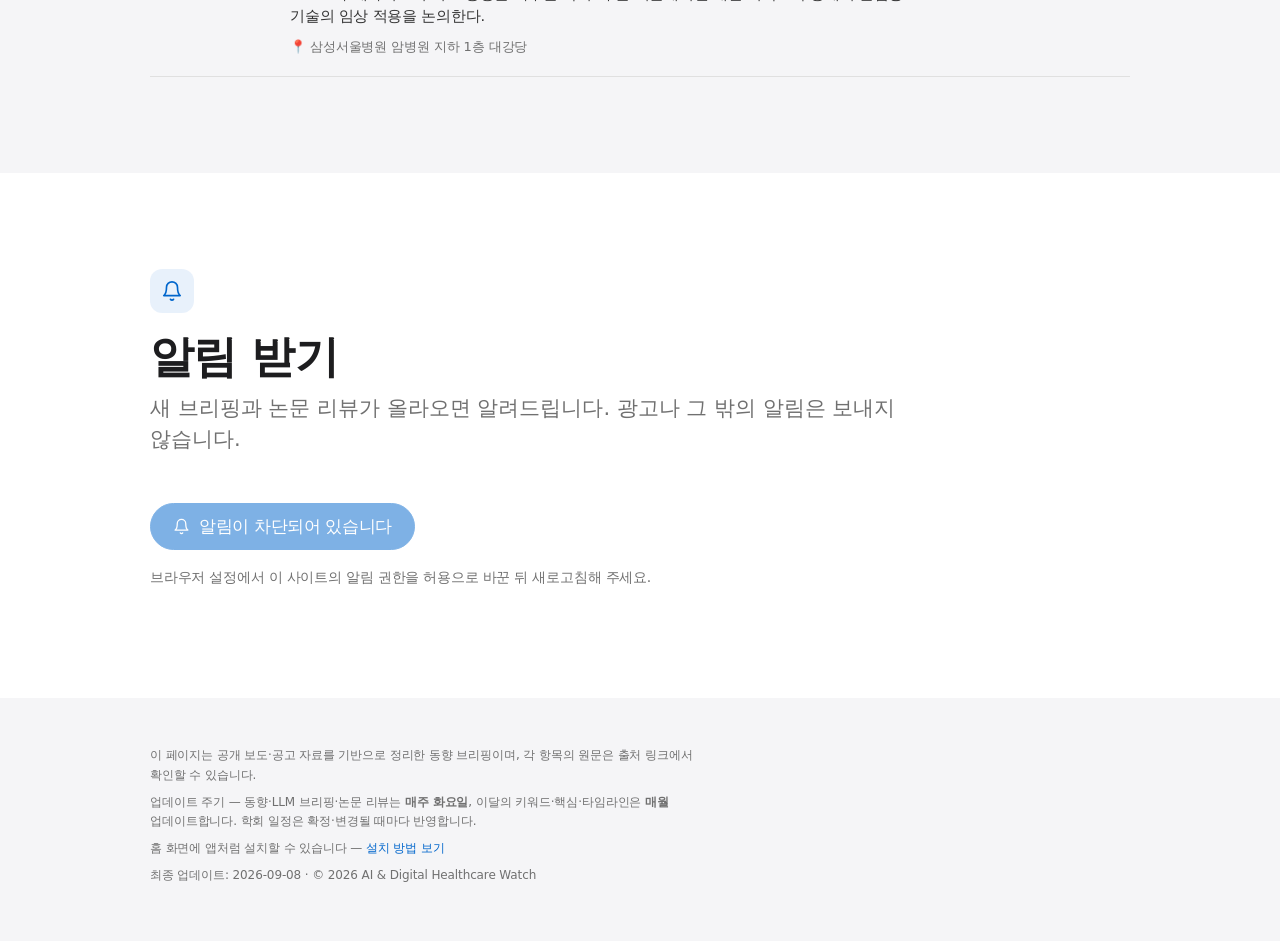
==== commit c68360e1: "주간 업데이트 2026-09-08 — 피지컬 AI 수술로봇 착수, 노인 우울 감시 AI, 판독 AI 2종 비급여 임시등재 (승인 후 배포) 동향(국내) 5건: 삼성서울병원 AI C" ====
--- a/index.html
+++ b/index.html
@@ -44,7 +44,7 @@
   <div class="gnav-inner">
     <div class="brand">
       <a class="wordmark" href="#top">AI &amp; Digital Healthcare Watch</a>
-      <span class="updated">Updated 2026-09-01</span>
+      <span class="updated">Updated 2026-09-08</span>
     </div>
     <nav>
       <span class="menu-wrap">
@@ -88,9 +88,9 @@
   <h1>의료 인공지능과<br>디지털헬스케어 브리핑</h1>
   <p class="lead">식약처 허가·규제부터 혁신의료기기, 디지털치료기기, 급여, 기업, 학계 동향까지 — 국내를 중심으로 해외 규제 흐름까지 꾸준히 추적합니다.</p>
   <div class="this-week reveal">
-    <p class="tw-label"><span class="tw-dot" aria-hidden="true"></span>이번 주 · 9월 1일</p>
-    <h2 class="tw-head"><a href="#news">"고정형 AI 규제로는 부족하다" — 식약처가 그리는 다음 판</a></h2>
-    <p class="tw-more"><a href="#news">심평원, '의료 AI의 제도권 편입' 국제심포지엄</a><span class="sep" aria-hidden="true">·</span><a href="#news">스카이랩스 공모가 밴드 하회</a><span class="sep" aria-hidden="true">·</span><a href="#keyword">이달의 키워드 앰비언트 AI</a><span class="sep" aria-hidden="true">·</span><a href="/papers/">논문 리뷰 3편</a></p>
+    <p class="tw-label"><span class="tw-dot" aria-hidden="true"></span>이번 주 · 9월 8일</p>
+    <h2 class="tw-head"><a href="#news">수술실에 들어가는 휴머노이드 — 부산대, 154억 규모 '피지컬 AI' 의료로봇에 착수</a></h2>
+    <p class="tw-more"><a href="#news">1초 안에 도는 노인 우울 감시 AI</a><span class="sep" aria-hidden="true">·</span><a href="#news">요로결석·용종 판독 AI, 비급여 임시등재</a><span class="sep" aria-hidden="true">·</span><a href="#llm">9월 1~4일에 몰린 프런티어 모델 4종</a><span class="sep" aria-hidden="true">·</span><a href="/papers/">심전도 사진으로 심아밀로이드증 선별 — 논문 리뷰 3편</a></p>
   </div>
 
   <div class="ecg-wrap" aria-hidden="true">
@@ -113,7 +113,7 @@
       <div class="label">시장 즉시진입 최단 절차</div>
     </div>
     <div class="stat reveal">
-      <div class="num"><span class="count" data-target="7">0</span><span class="unit">건</span></div>
+      <div class="num"><span class="count" data-target="10">0</span><span class="unit">건</span></div>
       <div class="label">이번 주 새 소식</div>
     </div>
   </div>
@@ -134,21 +134,21 @@
   <div class="tile-inner">
     <div class="sec-badge reveal"><svg viewBox="0 0 24 24" aria-hidden="true"><path d="M4 11a9 9 0 0 1 9 9"/><path d="M4 4a16 16 0 0 1 16 16"/><circle cx="5" cy="19" r="1.5"/></svg></div>
     <h2 class="sec-head reveal">동향<span class="cadence">매주</span></h2>
-    <p class="sec-sub reveal">이번 주는 값을 매기는 이야기였습니다 — 의료 AI를 제도 안에 어떻게 넣을지 묻는 심평원의 국제 논의, 고정형 AI 기준으로는 부족하다는 식약처의 다음 구상, 그리고 시장이 매긴 값.</p>
+    <p class="sec-sub reveal">이번 주 의료 AI는 화면 밖으로 나왔습니다 — 수술을 돕는 휴머노이드와 병실을 지키는 감시 루프가 국책과제로 출발했고, 판독 AI 두 종은 처음으로 비급여 목록에 이름을 올렸습니다.</p>
 
     <div class="editors-note reveal">
       <div class="en-head">
         <svg viewBox="0 0 24 24" aria-hidden="true"><path d="M12 20h9"/><path d="M16.5 3.5a2.1 2.1 0 0 1 3 3L7 19l-4 1 1-4z"/></svg>
         <h3>Editor's Note</h3>
       </div>
-      <p>지난주가 병원이 실제로 사들이기 시작했다는 소식이었다면, 이번 주는 <strong>그 값을 누가 어떻게 매길 것인가</strong>였습니다. 8월 28일 심평원이 연 국제심포지엄의 주제가 정확히 그것이었습니다 — 'AI 대전환, 보건의료 혁신의 미래를 열다'. OECD 에릭 서덜랜드는 AI가 위해 없이 확산할 조건을 짚었고, 멜버른대 스티븐 더킷 명예교수는 <strong>제도권 편입에 따라오는 감독의 부담</strong>을 이야기했습니다. 덴마크 의약청은 규제기관 스스로가 심사에 AI를 쓰는 쪽을, 대만 건강보험서는 지불자 입장에서의 디지털 기술 활용을 가져왔습니다. 국내 논의가 "허가 다음은 급여"에 머물러 있는 동안, 밖에서는 규제자와 지불자 자신이 AI를 쓰는 단계까지 와 있다는 점이 눈에 띕니다.</p>
-      <p>규제 쪽에서는 <strong>다음 판이 이미 그려지고 있습니다</strong>. 8월 19일 KHF 2026에서 식약처 손미정 디지털의료제품지원총괄과장은 지금의 <strong>고정형 AI를 전제한 규제로는 부족하다</strong>고 말했습니다. 지속학습·적응형 AI, 그리고 수술로봇처럼 몸을 가진 '피지컬 AI'가 나오면서 드물게 발생하는 상황의 데이터를 어떻게 확보할지, 시뮬레이션과 실제 수술의 차이를 어떻게 메울지, 자율성이 올라간 기기의 책임 소재를 어디에 둘지가 남는다는 것입니다. 방향은 안전관리를 <strong>물품·업체 중심에서 현장 중심으로</strong> 옮기는 쪽입니다. 3주 전 병원들이 "검증 책임이 넘어온다"고 반발했던 바로 그 지점이, 이번에는 규제기관의 설계 방향으로 다시 나왔습니다.</p>
-      <p>시장이 매긴 값은 조금 냉정했습니다. 반지형 혈압계 카트BP를 만드는 <strong>스카이랩스가 공모가를 희망 밴드 아래인 1만 원에 확정</strong>했습니다(조달액 260억 → 200억). 빅5 병원 전체와 상급종합병원 47곳 중 38곳에 들어가 있고 유럽 CE-MDR도 받은 회사인데, 기관 주문의 69%가 밴드 하단 이하에 몰렸습니다. 도입 실적과 기업 가치가 아직 같은 속도로 움직이지 않는다는 뜻입니다. 같은 주에 새로 시작된 것도 있습니다 — 분당서울대병원이 이끄는 <strong>온코텍트 컨소시엄</strong>이 2030년까지 155억 원 규모로 폐암 조기진단·재발예측 AI 개발에 들어갔고, 영상에 더해 유전체·병리를 함께 쓰는 멀티모달 설계입니다. 제도가 값을 정하는 속도와 현장이 근거를 쌓는 속도, 이 둘의 간격이 당분간 이 분야의 체감 온도를 결정할 것 같습니다.</p>
+      <p>지난달 20일 식약처가 <strong>"고정형 AI를 전제한 규제로는 부족하다"</strong>며 몸을 가진 '피지컬 AI'를 규제 설계의 다음 과제로 꼽았다고 적었습니다. 이번 주에 그 대상이 실물로 나왔습니다. 9월 3일 부산대학교가 양산부산대병원 본관에 <strong>휴머노이드 의료로봇 센터</strong>를 열고, 154억 원 규모의 한국형 ARPA-H 과제로 수술보조 휴머노이드 <strong>SARAM-H</strong> 개발에 들어갔습니다. 목표는 단순 자동화가 아니라 <strong>집도의의 의도를 실시간으로 읽어 움직이는</strong> 로봇이고, ETRI·KAIST·분당서울대병원·경상국립대병원 등 7개 기관이 함께합니다. 규제 논의가 문서 위에서 진행되는 동안 검증 대상은 이미 수술실 문 앞까지 와 있다는 뜻입니다.</p>
+      <p>같은 주에 또 하나의 ARPA-H 과제가 정신건강 쪽에서 출발했습니다. 삼성서울병원 정신건강의학과 전홍진 교수팀이 <strong>'AI Caregivers'</strong> 주관연구기관으로 선정돼, 뇌 MRI·임상 뇌파·EMR·생체신호를 함께 학습한 노인 정신건강 특화 멀티모달 모델(EMH-MFM)을 만듭니다. 눈여겨볼 대목은 설계 방식입니다 — 측정·분석·중재가 <strong>1초 안에 자동으로 한 바퀴 도는 폐쇄 루프</strong>를 지향합니다. 사람이 결과를 읽고 판단하는 지금의 판독 보조 AI와 달리, 사람이 고리 안에 없는 구조입니다. 위 휴머노이드와 나란히 놓으면 이번 주의 두 과제가 같은 질문을 던지고 있습니다 — <strong>자율성이 올라간 AI의 책임을 어디에 둘 것인가.</strong> 식약처가 지난달 남는 과제로 지목한 바로 그 지점입니다.</p>
+      <p>제도 쪽에서는 조용하지만 실질적인 진전이 있었습니다. 9월 1일 시행된 보건복지부 고시로 <strong>비조영 CT 기반 요로결석 진단보조</strong>와 <strong>대장내시경 영상 기반 신생물·용종 진단보조</strong> 두 종이 혁신의료기술 비급여 목록에 새로 올랐습니다. 급여가 아니라 임시등재이고 값은 여전히 환자 부담이지만, 뇌·흉부에 몰려 있던 판독 AI의 제도 진입로가 비뇨기와 소화기로 넓어졌다는 신호입니다. 산업 쪽에서는 동아에스티가 웨어러블 심전도 모니터링 <strong>하이카디</strong>를 Schiller AP를 통해 태국·말레이시아·필리핀·대만·호주·싱가포르 6개국에 공급하기로 했습니다. 국내 웨어러블 의료기기가 자체 영업이 아니라 <strong>글로벌 제조사의 유통망을 타고</strong> 나가는 형태여서, 개별 허가를 하나씩 받아 뚫던 기존 방식과는 결이 다릅니다.</p>
     </div>
 
     <div class="scope-toggle reveal" role="group" aria-label="국내·해외 전환">
-      <button class="scope-btn" id="scope-dom" aria-pressed="true" aria-controls="pane-domestic">국내<span class="cnt">30</span></button>
-      <button class="scope-btn" id="scope-intl" aria-pressed="false" aria-controls="pane-intl">해외<span class="cnt">7</span></button>
+      <button class="scope-btn" id="scope-dom" aria-pressed="true" aria-controls="pane-domestic">국내<span class="cnt">35</span></button>
+      <button class="scope-btn" id="scope-intl" aria-pressed="false" aria-controls="pane-intl">해외<span class="cnt">8</span></button>
     </div>
 
     <div id="pane-intl" hidden>
@@ -160,6 +160,12 @@
             <span class="org">FDA</span><a href="https://www.fda.gov/medical-devices/digital-health-center-excellence/considerations-regulation-generative-ai-enabled-medical-devices-discussion-paper-and-request" target="_blank" rel="noopener">FDA, 생성형 AI 의료기기 규제 방향 논의문서 공개 — 의견 접수 10월 19일까지</a> — 위험도를 두 축으로 본다. 하나는 그 기능이 <strong>얼마나 독립적으로 작동하는가</strong>(단순 정보 제공 → 행동을 지시하는 정보 → 감독하의 행동 → 완전 자율)이고, 다른 하나는 <strong>틀렸을 때의 결과가 얼마나 중한가</strong>다. LLM이 들어갔다는 사실 자체가 아니라 이 격자에서의 위치로 요구 근거의 수준이 정해진다. 평가는 벤치마크 → 임상 확인 → 시판 후 감시 3단계이며, <strong>전향적 임상시험을 매번 요구하지는 않겠다</strong>는 대목과 재벤치마킹·표본 검토·드리프트 감시로 시판 전 불확실성을 일부 받아들일 수 있다는 대목이 눈에 띈다. 다만 이 문서는 가이던스 초안도 확정본도 아니고 정책 변경을 제안하지도 않는다. 국내가 2025년 1월 생성형 AI 허가·심사 가이드라인을 이미 냈다는 점에서 <strong>순서가 뒤바뀐 셈</strong>이다.<span class="src"><a href="https://www.regulations.gov/docket/FDA-2026-N-7874" target="_blank" rel="noopener">의견 접수 문서함</a> · <a href="https://www.aha.org/news/headline/2026-08-18-fda-seeks-feedback-potential-regulatory-approaches-generative-ai-enabled-medical-devices" target="_blank" rel="noopener">AHA</a> · <a href="https://innolitics.com/articles/fda-generative-ai-medical-devices-discussion-paper/" target="_blank" rel="noopener">문서 해설</a></span>
           </div>
         </div>
+        <div class="intl-item" data-added="2026-09-08">
+          <div class="date">2026-08-07</div>
+          <div class="txt">
+            <span class="org">CMS · FDA</span><a href="https://www.cms.gov/newsroom/fact-sheets/regulatory-alignment-predictable-immediate-device-coverage-pathway-cms-3487-nc-procedural-notice" target="_blank" rel="noopener">미국, 혁신의료기기 급여를 허가 후 60~90일에 끝내겠다는 'RAPID' 경로 — 의견수렴 절차공고 단계</a> — 4월 23일 CMS와 FDA가 함께 예고했던 <strong>RAPID</strong>(Regulatory Alignment for Predictable and Immediate Device) 경로가 8월 7일 의견수렴용 절차공고(CMS-3487-NC)로 나왔다. 핵심은 <strong>허가 심사와 급여 심사를 나란히 굴리는</strong> 것이다 — CMS가 개발 단계부터 FDA와 함께 근거 요건을 맞춰 두고, FDA 허가 당일에 국가보장결정(NCD) 초안을 내며, 일부 2등급 기기는 <strong>허가 후 60일</strong>, 3등급은 <strong>90일</strong> 안에 급여를 확정한다는 설계다. 대상은 미충족 수요를 다루는 FDA 혁신의료기기(Breakthrough Device)다. 의견수렴은 60일간이며 이후 최종 공고가 나온다. 국내에서 혁신의료기기 지정과 급여 등재가 각각 다른 트랙으로 굴러 <strong>허가는 났는데 값이 없는</strong> 구간이 길게 생기는 것과 정면으로 대비되는 구조여서, 시장 즉시진입·임시등재 제도를 손볼 때 참고할 만하다.<span class="src"><a href="https://www.cms.gov/newsroom/press-releases/cms-fda-announce-rapid-coverage-pathway-accelerate-patient-access-life-changing-medical-devices" target="_blank" rel="noopener">CMS 발표</a> · <a href="https://www.lw.com/en/insights/cms-and-fda-announce-new-rapid-program-for-medicare-coverage-of-breakthrough-medical-devices" target="_blank" rel="noopener">Latham &amp; Watkins</a> · <a href="https://www.acr.org/News-and-Publications/2026/rapid-pathway-for-device-coverage" target="_blank" rel="noopener">ACR</a></span>
+          </div>
+        </div>
         <div class="intl-item">
           <div class="date">2026-07-27</div>
           <div class="txt">
@@ -207,6 +213,56 @@
       <button class="filter-chip" data-filter="pay" aria-pressed="false">급여·시장진입</button>
       <button class="filter-chip" data-filter="biz" aria-pressed="false">기업·산업</button>
     </div>
+
+    <article class="entry reveal" data-cat="app" data-added="2026-09-08">
+      <div class="date">2026-09-08</div>
+      <div>
+        <div class="cat">허가·지정</div>
+        <h3><a href="https://www.bosa.co.kr/news/articleView.html?idxno=3011692" target="_blank" rel="noopener">삼성서울병원, 노인 우울의 전조를 1초 안에 잡아내는 AI 개발 — 한국형 ARPA-H 주관기관 선정</a></h3>
+        <p>정신건강의학과 전홍진 교수팀이 수행하는 <strong>'AI Caregivers'</strong> 과제로, 상위 'BCI-INSIDE-OUT' 사업은 2026년 7월부터 2030년 12월까지 <strong>180억 원</strong>을 지원받는다. 뇌 MRI·임상 뇌파(EEG)·EMR·고정밀 생체신호를 사전 학습한 노인 정신건강 특화 멀티모달 파운데이션 모델 <strong>EMH-MFM</strong>을 만들고, 측정–분석–중재가 끊기지 않고 <strong>1초 이내에 자동으로 순환하는 폐쇄 루프</strong>를 구현하는 것이 목표다. 중재 수단으로는 이완 바이오피드백, 디지털치료기기, 비침습 미주신경자극, AI 돌봄로봇이 함께 검토된다. 서울대·성균관대·경희대병원·딥노이드 등이 공동연구기관으로 참여한다. 사람이 결과를 읽고 판단하는 기존 판독 보조 AI와 달리 <strong>사람이 고리 밖에 있는 설계</strong>여서, 자율성이 올라간 의료 AI의 책임 소재 논의와 곧장 맞닿는다.</p>
+        <div class="src">출처: <a href="https://www.bosa.co.kr/news/articleView.html?idxno=3011692" target="_blank" rel="noopener">의학신문</a> · <a href="https://www.kpanews.co.kr/news/articleView.html?idxno=543102" target="_blank" rel="noopener">약사공론</a></div>
+      </div>
+    </article>
+
+    <article class="entry reveal" data-cat="biz" data-added="2026-09-08">
+      <div class="date">2026-09-07</div>
+      <div>
+        <div class="cat">기업·산업</div>
+        <h3><a href="https://www.rapportian.com/news/articleView.html?idxno=240067" target="_blank" rel="noopener">동아에스티, 웨어러블 심전도 '하이카디' 아시아·태평양 6개국 공급 계약</a></h3>
+        <p>글로벌 의료기기 기업 Schiller AG의 아태 자회사 <strong>Schiller Asia Pacific</strong>과 계약을 맺고 <strong>하이카디 플러스(HiCardi+)</strong>와 <strong>하이카디 플러스 H100</strong>을 공급한다. Schiller AP가 태국·말레이시아·필리핀·대만·호주·싱가포르 6개국에서 유통과 판매를 맡는다. 하이카디는 가슴에 붙여 심전도와 생체신호를 연속으로 재는 패치형 모니터링 플랫폼이다. 국내 웨어러블 의료기기가 나라마다 허가와 영업망을 직접 뚫는 대신 <strong>글로벌 제조사의 기존 유통망에 얹혀 나가는</strong> 방식이어서, 국내 기업의 해외 진출 경로로 참고할 만하다.</p>
+        <div class="src">출처: <a href="https://www.rapportian.com/news/articleView.html?idxno=240067" target="_blank" rel="noopener">라포르시안</a> · <a href="https://www.fnnews.com/news/202609071421066953" target="_blank" rel="noopener">파이낸셜뉴스</a></div>
+      </div>
+    </article>
+
+    <article class="entry reveal" data-cat="biz" data-added="2026-09-08">
+      <div class="date">2026-09-03</div>
+      <div>
+        <div class="cat">기업·산업</div>
+        <h3><a href="https://view.asiae.co.kr/article/2026090315442816335" target="_blank" rel="noopener">수술실에 들어가는 휴머노이드 — 부산대, 154억 규모 '피지컬 AI' 의료로봇 센터 개소</a></h3>
+        <p>양산부산대학교병원 본관 지하 1층에 <strong>휴머노이드 의료로봇 센터</strong>가 문을 열었다. 한국형 ARPA-H 연구과제(<strong>154억 원</strong>)를 기반으로 하며, 핵심 과제는 실시간 수술 상황과 <strong>집도의의 의도를 읽어 움직이는</strong> 수술보조 휴머노이드 <strong>SARAM-H</strong>를 개발해 임상 실증까지 가는 것이다. 부산대·한국전자통신연구원(ETRI)·KAIST·분당서울대병원·경상국립대병원·뉴로메카·퍼즐에이아이 등 7개 기관이 공동연구개발기관으로 참여한다. 8월 20일 식약처가 <strong>"고정형 AI를 전제한 규제로는 부족하다"</strong>며 규제 설계의 다음 과제로 꼽은 '피지컬 AI'가 국책과제 형태로 실물화된 사례다 — 드문 상황의 데이터 확보, 시뮬레이션과 실제 수술의 간극, 자율성이 올라간 기기의 책임 소재가 그대로 남는다.</p>
+        <div class="src">출처: <a href="https://view.asiae.co.kr/article/2026090315442816335" target="_blank" rel="noopener">아시아경제</a> · <a href="https://www.bosa.co.kr/news/articleView.html?idxno=3011607" target="_blank" rel="noopener">의학신문</a></div>
+      </div>
+    </article>
+
+    <article class="entry reveal" data-cat="app" data-added="2026-09-08">
+      <div class="date">2026-09-03</div>
+      <div>
+        <div class="cat">허가·지정</div>
+        <h3><a href="https://www.edaily.co.kr/News/Read?newsId=02794566645576512" target="_blank" rel="noopener">"의료 AI에 무엇을 학습시킬 것인가" — 분당서울대병원, 결과 대신 원인·과정을 가르치는 틀 제안</a></h3>
+        <p>재활의학과 양은주 교수와 국립암센터 정승현 교수가 <strong>Frontiers in Digital Health</strong>에 제안한 <strong>CRTC</strong>(Clinical Reality Translation-Construction) 프레임워크다. 지금의 의료 AI는 특정 시점의 기능평가 점수 같은 <strong>단순화된 결과 데이터</strong>를 학습하는데, 환자가 어떤 경로로 그 상태에 이르렀는지는 담기지 않는다는 문제의식에서 출발한다. 기능 변화에 영향을 주는 핵심 인자를 찾고, 그 인자들이 시간에 따라 어떻게 얽히는지 지도로 그린 뒤, 시계열·그래프처럼 학습 가능한 형태로 옮기는 3단계 방식이다. "암 생존자 재활에서는 보행거리만이 아니라 <strong>그 거리에 이른 원인과 회복 과정</strong>을 함께 봐야 한다"는 것이 요지다. 알고리즘 정확도 경쟁에서 <strong>학습 대상 설계</strong>로 논점을 옮기는 시도다.</p>
+        <div class="src">출처: <a href="https://www.edaily.co.kr/News/Read?newsId=02794566645576512" target="_blank" rel="noopener">이데일리</a></div>
+      </div>
+    </article>
+
+    <article class="entry reveal" data-cat="pay" data-added="2026-09-08">
+      <div class="date">2026-09-01</div>
+      <div>
+        <div class="cat">급여·시장진입</div>
+        <h3><a href="https://www.medifonews.com/news/article.html?no=215837" target="_blank" rel="noopener">요로결석·대장용종 판독 AI 두 종, 혁신의료기술 비급여 목록에 신규 등재</a></h3>
+        <p>보건복지부 고시 <strong>제2026-174호</strong>가 9월 1일부터 시행되면서 <strong>비조영 전산화단층촬영(CT) 기반 요로결석 진단 보조</strong>와 <strong>대장내시경 영상 기반 대장 신생물·용종 진단 보조</strong>가 비급여 항목으로 새로 추가됐다. 의료영상의 종류와 진단 보조 대상을 구분해 각각 별도의 행위로 목록에 반영했다. 급여가 아니라 <strong>임시등재</strong>이므로 비용은 여전히 환자 부담이고, 이 기간에 쌓은 실사용 근거로 이후 급여 여부를 다투게 된다. 그동안 뇌·흉부 영상에 몰려 있던 판독 AI의 제도 진입로가 <strong>비뇨기·소화기로 넓어진</strong> 셈이다.</p>
+        <div class="src">출처: <a href="https://www.medifonews.com/news/article.html?no=215837" target="_blank" rel="noopener">메디포뉴스</a> · <a href="https://www.hira.or.kr/rb/dmt/npayinfo/dmtNpayInfoList.do" target="_blank" rel="noopener">심평원 디지털의료기술 비급여정보</a></div>
+      </div>
+    </article>
 
     <article class="entry reveal" data-cat="biz" data-added="2026-09-01">
       <div class="date">2026-09-01</div>
@@ -526,6 +582,34 @@
     <p class="product-note reveal" style="margin: -18px 0 30px;"><strong>선정 기준</strong> — 성능 순위 다툼이나 투자 유치 소식은 다루지 않습니다. 쓸 수 있는 모델이 바뀌었는지, 비용과 컨텍스트가 달라졌는지, 라이선스와 규제가 어떻게 바뀌었는지에 집중합니다.</p>
 
     <div class="intl-list reveal">
+
+      <div class="intl-item" data-added="2026-09-08">
+        <div class="date">2026-09-04</div>
+        <div class="txt">
+          <span class="org">OpenAI</span><a href="https://openrouter.ai/openai/gpt-6-astra" target="_blank" rel="noopener">GPT-6 Astra 정식 공개 — 사이버 능력은 별도 승인 프로그램으로 떼어냈다</a> — 9월 1일 예고, 3일 제한 프리뷰를 거쳐 <strong>4일 정식 공개</strong>됐다. 컨텍스트 <strong>1,050,000 토큰</strong>·최대 출력 128K, 텍스트와 이미지 입력, 지식 컷오프는 2026년 4월 30일이다. 값은 100만 토큰당 입력 $10·출력 $50이고 캐시된 입력은 $1, 캐시 쓰기는 $12.50다. 주의할 대목은 <strong>입력이 272K 토큰을 넘으면 요청 전체가 다시 가격 책정된다</strong>는 점 — 긴 문서를 통째로 넣는 파이프라인이라면 이 경계선을 넘나드는 것만으로 단가가 달라진다. 더 중요한 변화는 접근 방식이다. 공개 모델은 개념증명 익스플로잇 같은 <strong>고급 사이버 요청을 거부</strong>하고, 완화된 안전장치는 <strong>Daybreak</strong> 신뢰 접근 프로그램을 통과한 조직에만 열린다. 같은 모델이 능력별로 두 겹으로 갈리기 시작했다는 뜻이다.<span class="src"><a href="https://en.wikipedia.org/wiki/GPT-6_Astra" target="_blank" rel="noopener">개요</a> · <a href="https://www.cloudzero.com/blog/gpt-6-pricing/" target="_blank" rel="noopener">가격 정리</a></span>
+        </div>
+      </div>
+
+      <div class="intl-item" data-added="2026-09-08">
+        <div class="date">2026-09-02</div>
+        <div class="txt">
+          <span class="org">Google</span><a href="https://artificialanalysis.ai/articles/gemini-3-8-flash" target="_blank" rel="noopener">Gemini 3.8 Flash 출시 — 넉 달 만의 네 번째 Flash, 구글 스스로 "효율이 중요하면 3.7에 남으라"</a> — 3주 전 이 자리에 적었던 3.7 Flash의 후속이다. 컨텍스트 100만 토큰·출력 64K, 텍스트·이미지·음성·영상·PDF를 받는다. 가격은 100만 토큰당 입력 $0.75·출력 $3.75로 3.7 Flash와 같고, <strong>2026년 12월 31일까지만 유지된 뒤 2027년 1월 1일 두 배</strong>가 되는 일정도 그대로다. 배치·Flex는 절반, Priority는 1.8배. 짚어둘 점은 성능의 출처다 — 새 기반 모델이 아니라 <strong>3.7 Flash 위에 얹은 것</strong>이고, 벤치마크 향상의 상당 부분이 <strong>추론 토큰을 더 태워서</strong> 나온다. 구글 스스로 효율이 우선인 작업에는 3.7 Flash에 머무르라고 안내한다. 표시가가 같아도 실제 청구액은 올라갈 수 있다는 뜻이라, 대량 처리라면 토큰 사용량을 직접 재보고 옮기는 편이 안전하다. 사이버 능력을 다루는 <strong>3.8 Flash Cyber</strong>는 Fairwind 프로그램(정부·기반시설·오픈소스 관리자)으로 접근을 제한했다.<span class="src"><a href="https://www.eesel.ai/blog/gemini-3-8-flash" target="_blank" rel="noopener">리뷰</a> · <a href="https://www.datacamp.com/blog/gemini-3-8-flash-cyber" target="_blank" rel="noopener">DataCamp</a></span>
+        </div>
+      </div>
+
+      <div class="intl-item" data-added="2026-09-08">
+        <div class="date">2026-09-02</div>
+        <div class="txt">
+          <span class="org">Meta</span><a href="https://www.eesel.ai/blog/muse-spark-1-3" target="_blank" rel="noopener">Muse Spark 1.3 — 21배 싼 등급이 있지만, 값을 프롬프트로 치른다</a> — 표준 등급은 100만 토큰당 입력 $1.25·출력 $4.25(캐시된 입력 $0.15)로 직전 버전과 같다. 눈여겨볼 것은 새로 생긴 <strong>'기여자(Contributor)' 등급</strong>으로, 입력 $0.10·출력 $0.20·캐시된 입력 $0.002까지 내려간다 — <strong>입력 12.5배·출력 21배, 캐시된 입력은 75배</strong> 싸다. 대신 조건이 붙는다 — <strong>메타가 그 프롬프트와 응답을 학습에 쓴다.</strong> 컨텍스트는 100만 토큰이고 텍스트·이미지·영상을 받는다. 병원·연구실 관점에서는 이 등급이 <strong>쓸 수 없는 선택지</strong>라는 점을 분명히 해둘 필요가 있다. 진료기록이나 환자 영상이 조금이라도 섞이는 작업에서 단가만 보고 고르면 곧장 데이터 거버넌스 사고가 된다. "싼 모델"을 비교할 때 표에 <strong>학습 사용 여부 칸</strong>을 하나 더 두어야 하는 국면이다.<span class="src"><a href="https://artificialanalysis.ai/models/releases/muse-spark-1-3" target="_blank" rel="noopener">Artificial Analysis</a> · <a href="https://codersera.com/blog/muse-spark-1-3-complete-guide-2026/" target="_blank" rel="noopener">기여자 등급 정리</a></span>
+        </div>
+      </div>
+
+      <div class="intl-item" data-added="2026-09-08">
+        <div class="date">2026-09-01</div>
+        <div class="txt">
+          <span class="org">Anthropic</span><a href="https://venturebeat.com/technology/anthropics-claude-fable-5-1-and-mythos-5-1-arrive-with-a-75-cost-reduction-for-fable-cache-reads" target="_blank" rel="noopener">Claude Fable 5.1 — 표시가는 그대로, 캐시 읽기만 75% 인하</a> — 입력 $10·출력 $50(100만 토큰당)은 Fable 5와 같고, <strong>캐시 읽기만 $1.00에서 $0.25로</strong> 내렸다. Anthropic은 실제 청구액이 통상 작업에서 25%, 캐시 읽기가 비용의 대부분을 차지하는 복잡한 에이전트·코딩 작업에서는 <strong>최대 45%</strong>까지 줄어든다고 밝혔다. 컨텍스트 100만 토큰이며 Claude API와 AWS·Google Cloud·Azure에서 <code>claude-fable-5-1</code>로 바로 쓸 수 있다. 긴 지침이나 대량 문서를 <strong>매 요청마다 다시 붙이는 구조</strong>에서 절감 폭이 가장 크다는 점이 실무적으로 중요하다. 같은 날 나온 <strong>Mythos 5.1</strong>은 신뢰 접근 프로그램을 통과한 조직에만 열리는 쌍둥이 모델이다 — 이번 주 구글·OpenAI가 함께 보인, <strong>능력별로 접근을 나누는</strong> 흐름의 한 조각이다.<span class="src"><a href="https://www.implicator.ai/anthropic-fable-5-1-same-price-cache-reads-cut/" target="_blank" rel="noopener">implicator.ai</a> · <a href="https://www.ghacks.net/2026/09/03/anthropic-releases-claude-fable-5-1-and-cuts-cached-token-pricing-by-75/" target="_blank" rel="noopener">gHacks</a></span>
+        </div>
+      </div>
 
       <div class="intl-item" data-added="2026-09-01">
         <div class="date">2026-08-28</div>
@@ -1088,7 +1172,7 @@
     <p>이 페이지는 공개 보도·공고 자료를 기반으로 정리한 동향 브리핑이며, 각 항목의 원문은 출처 링크에서 확인할 수 있습니다.</p>
     <p>업데이트 주기 — 동향·LLM 브리핑·논문 리뷰는 <strong>매주 화요일</strong>, 이달의 키워드·핵심·타임라인은 <strong>매월</strong> 업데이트합니다. 학회 일정은 확정·변경될 때마다 반영합니다.</p>
     <p>홈 화면에 앱처럼 설치할 수 있습니다 — <a href="/install/">설치 방법 보기</a></p>
-    <p>최종 업데이트: 2026-09-01 · © 2026 AI &amp; Digital Healthcare Watch</p>
+    <p>최종 업데이트: 2026-09-08 · © 2026 AI &amp; Digital Healthcare Watch</p>
   </div>
 </footer>
 
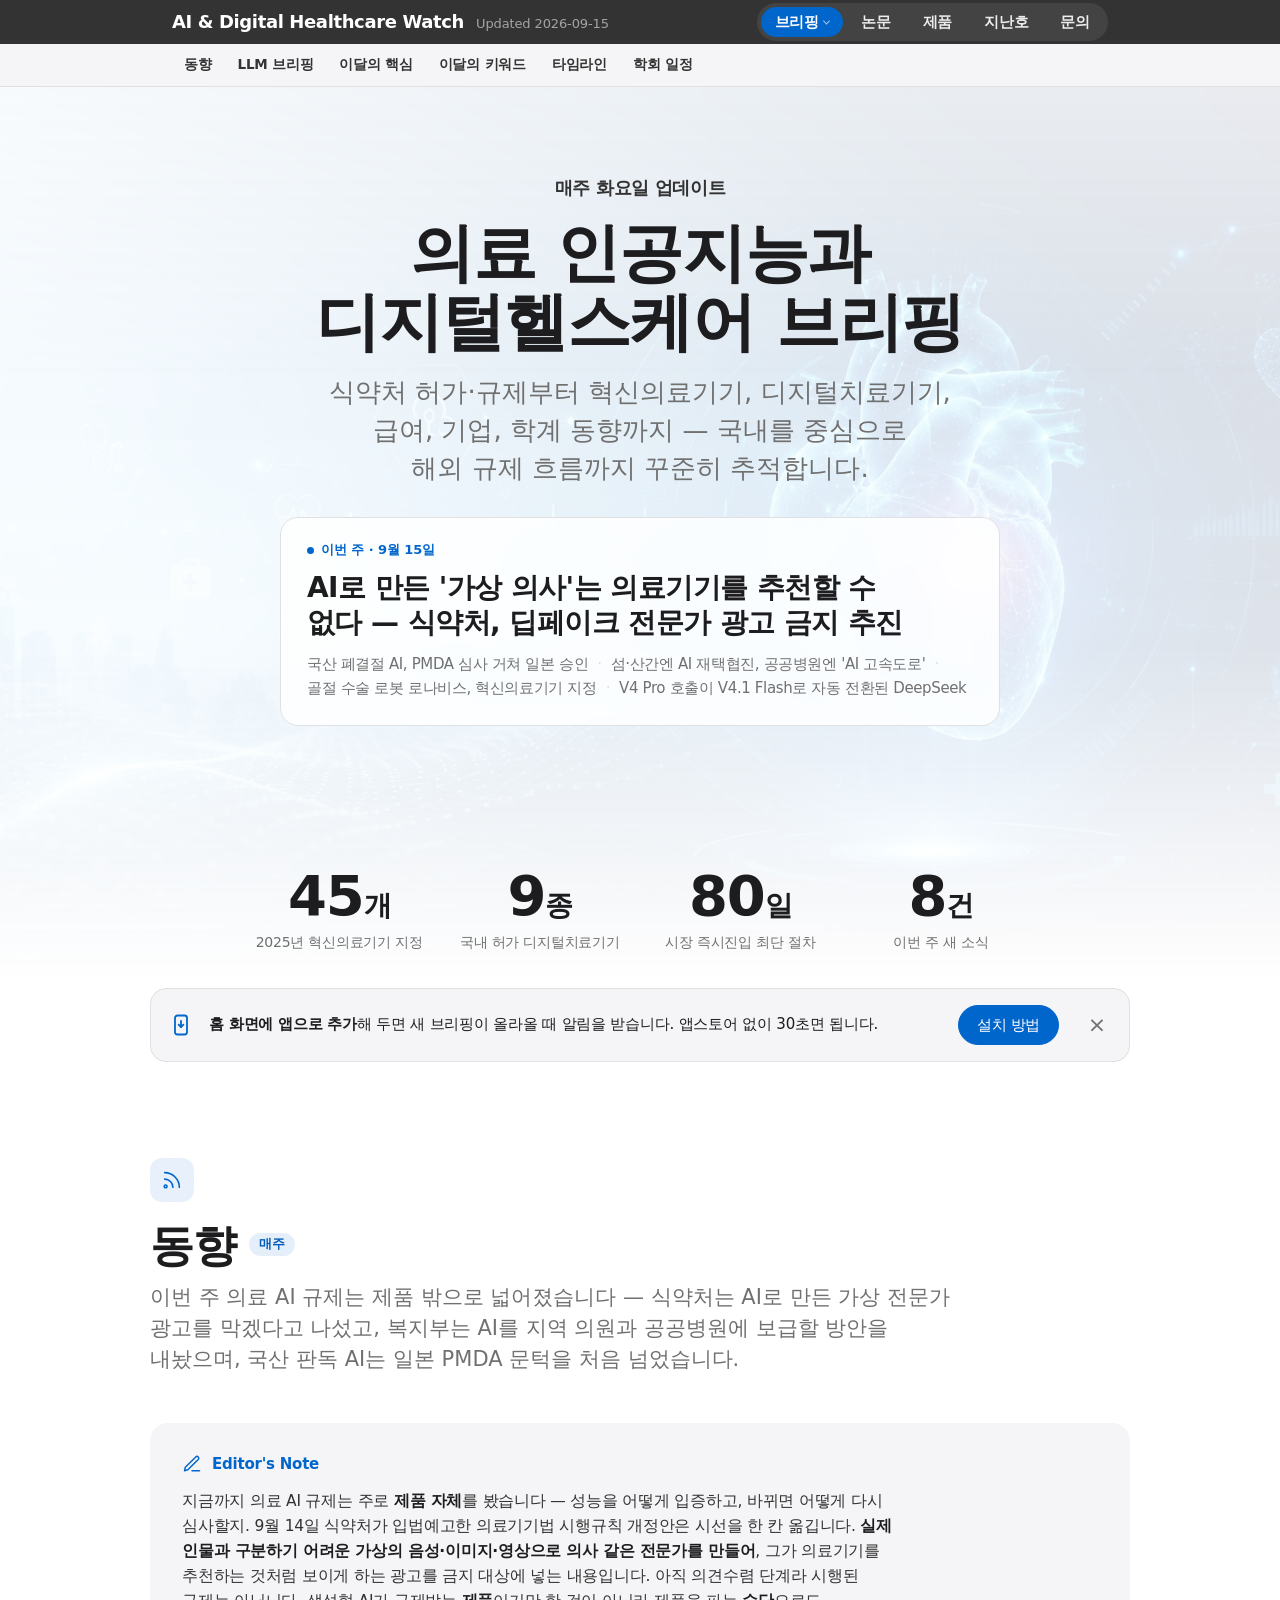
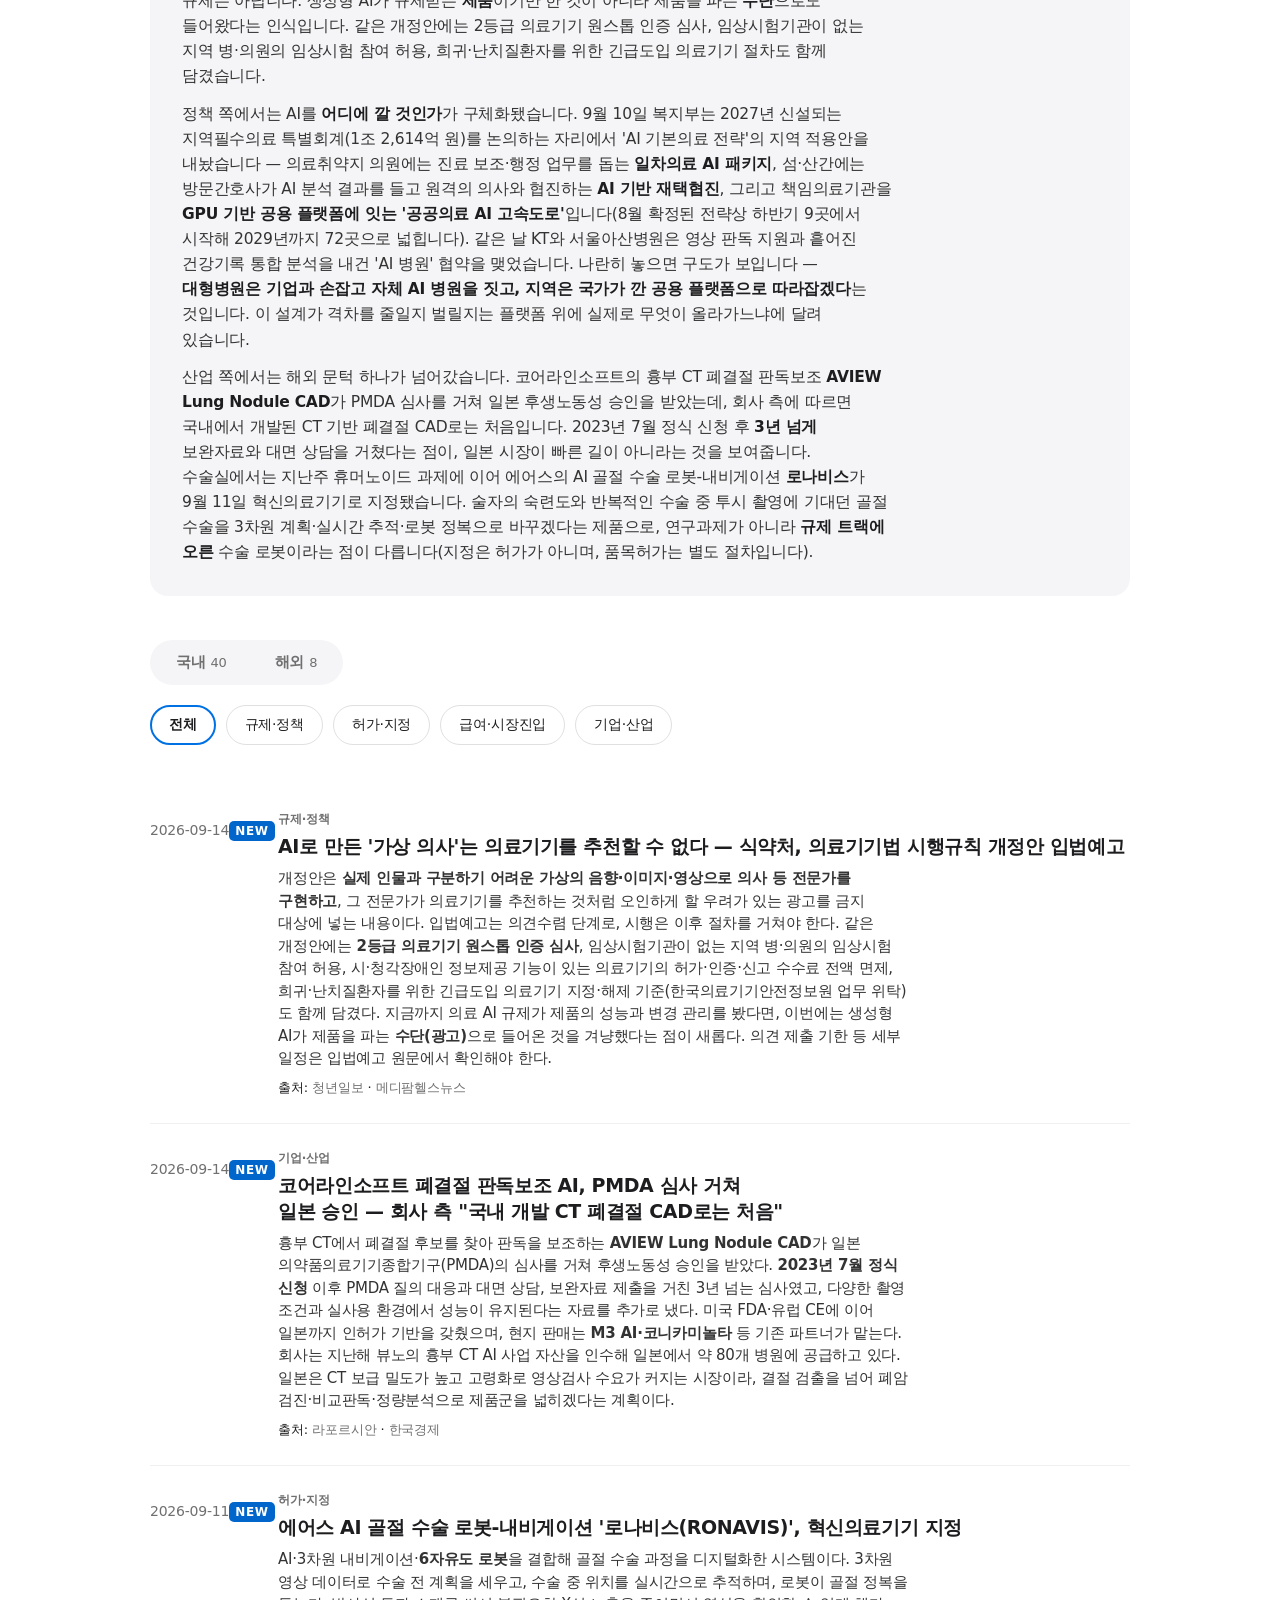
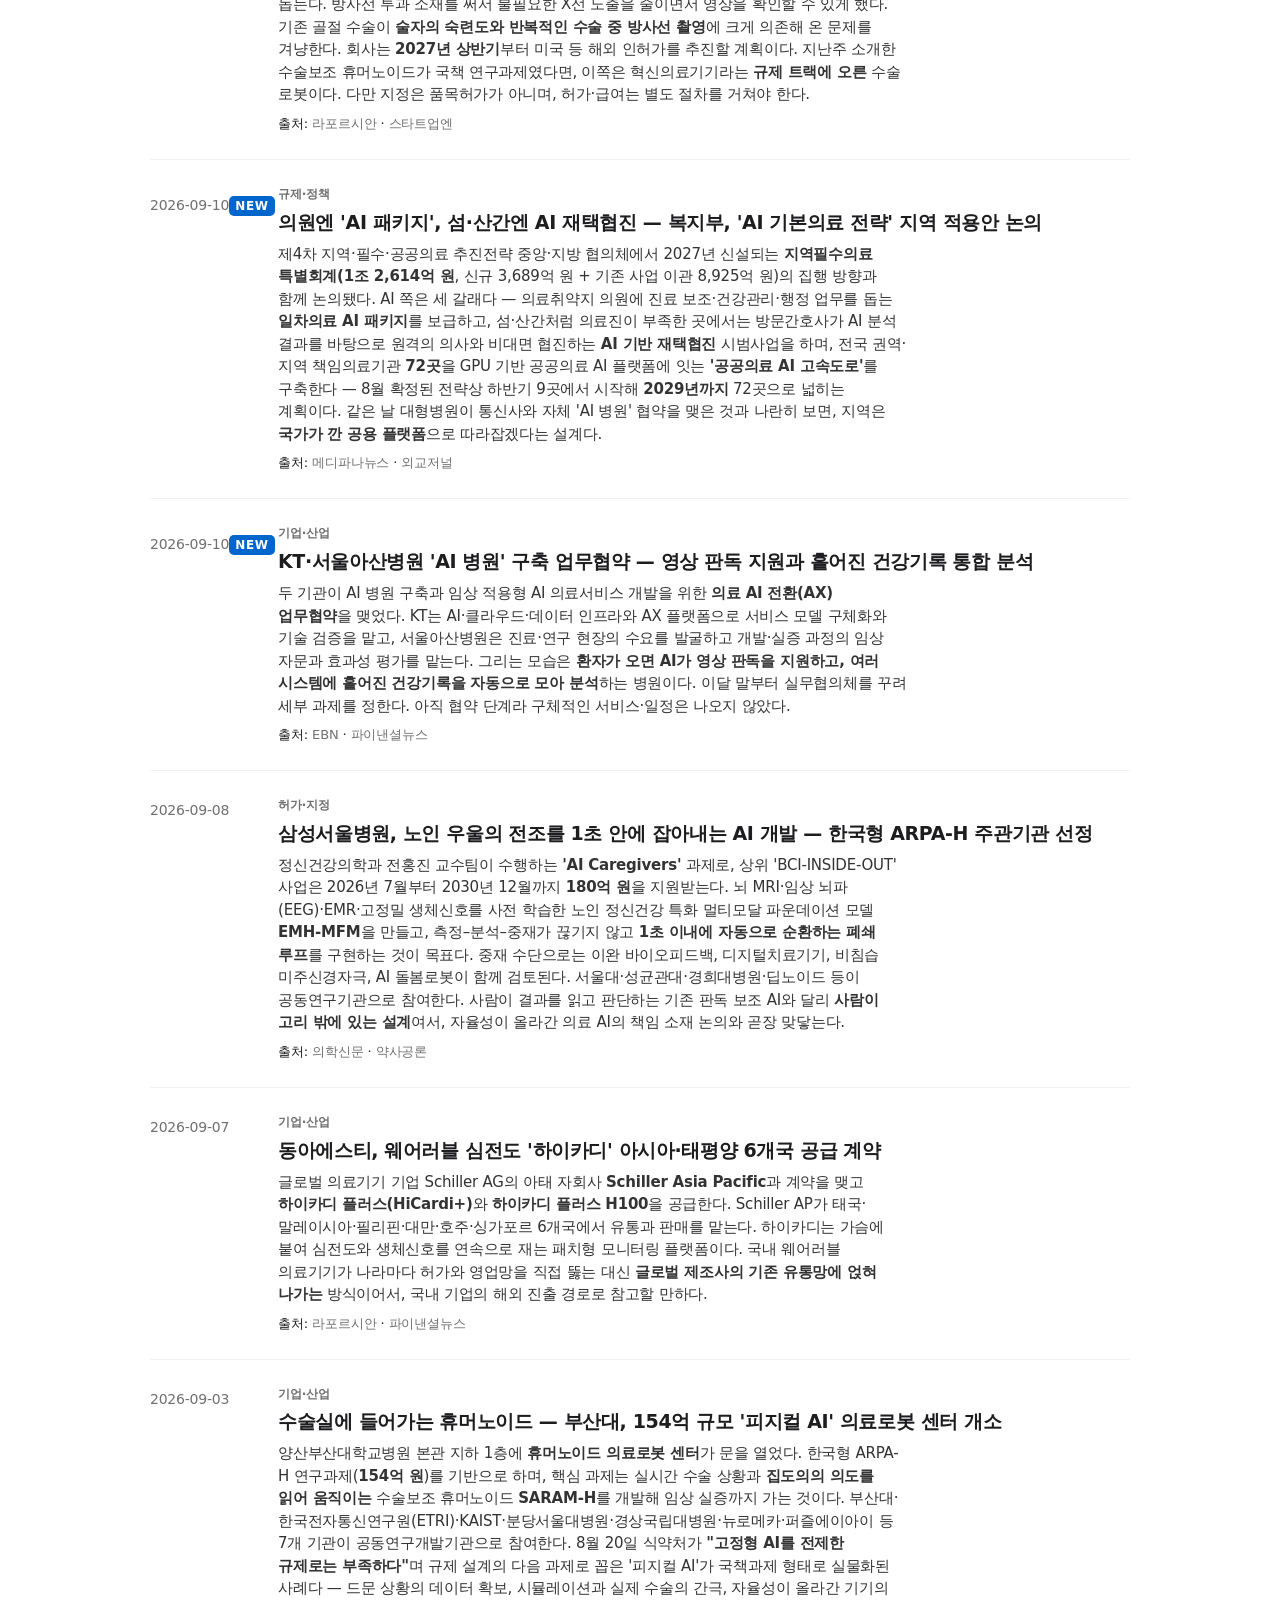
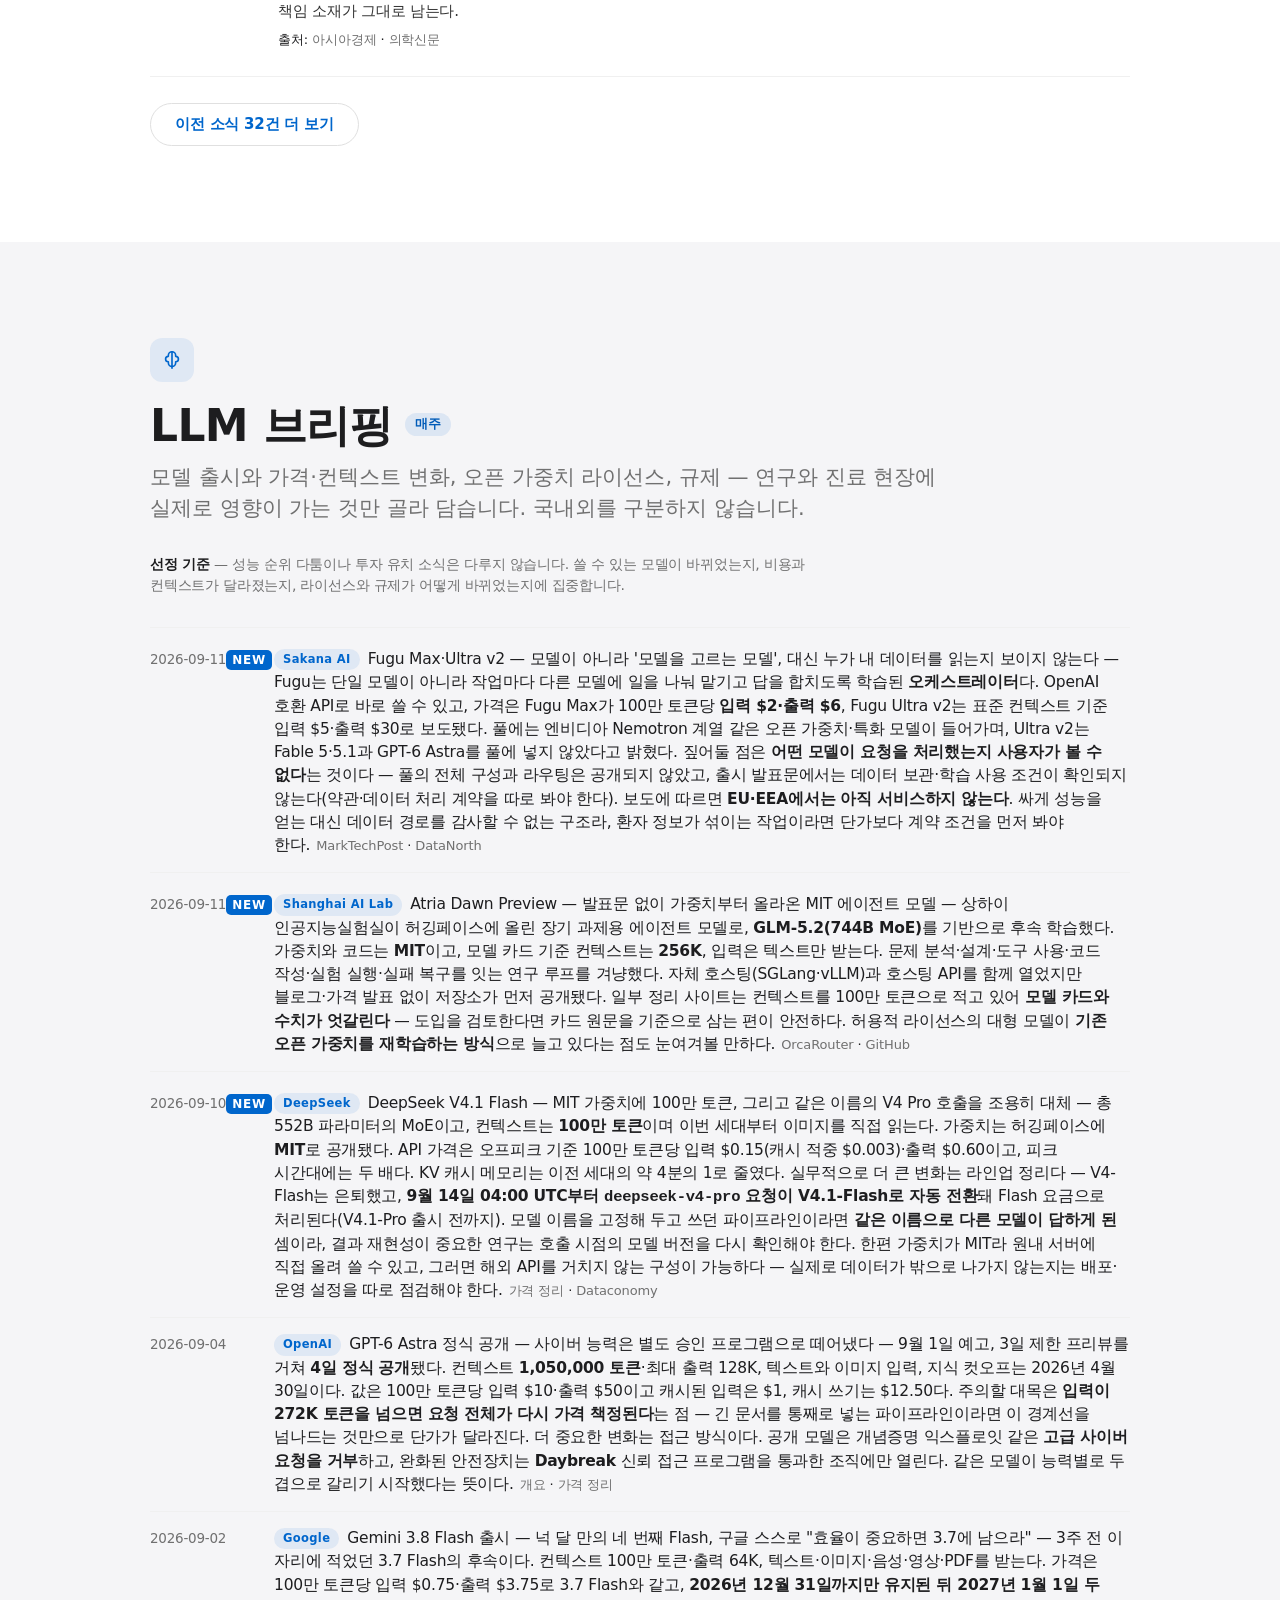
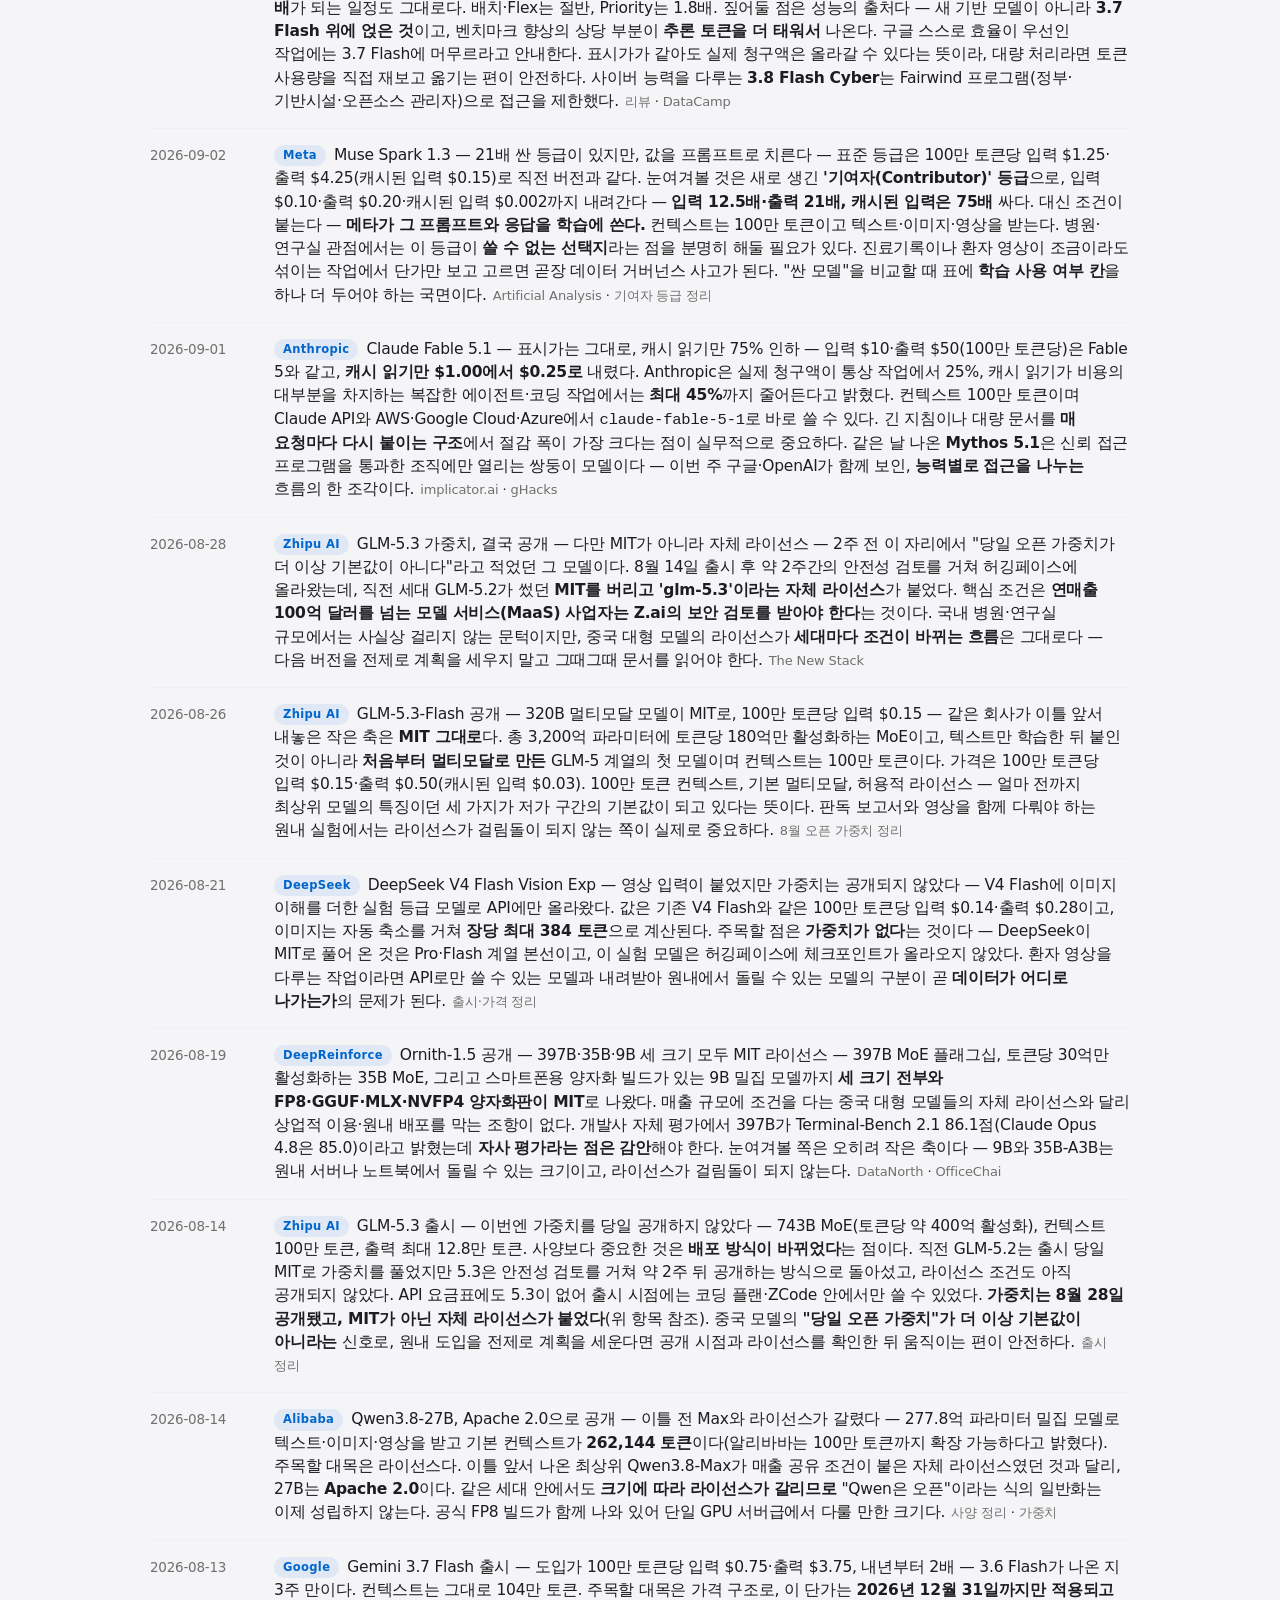
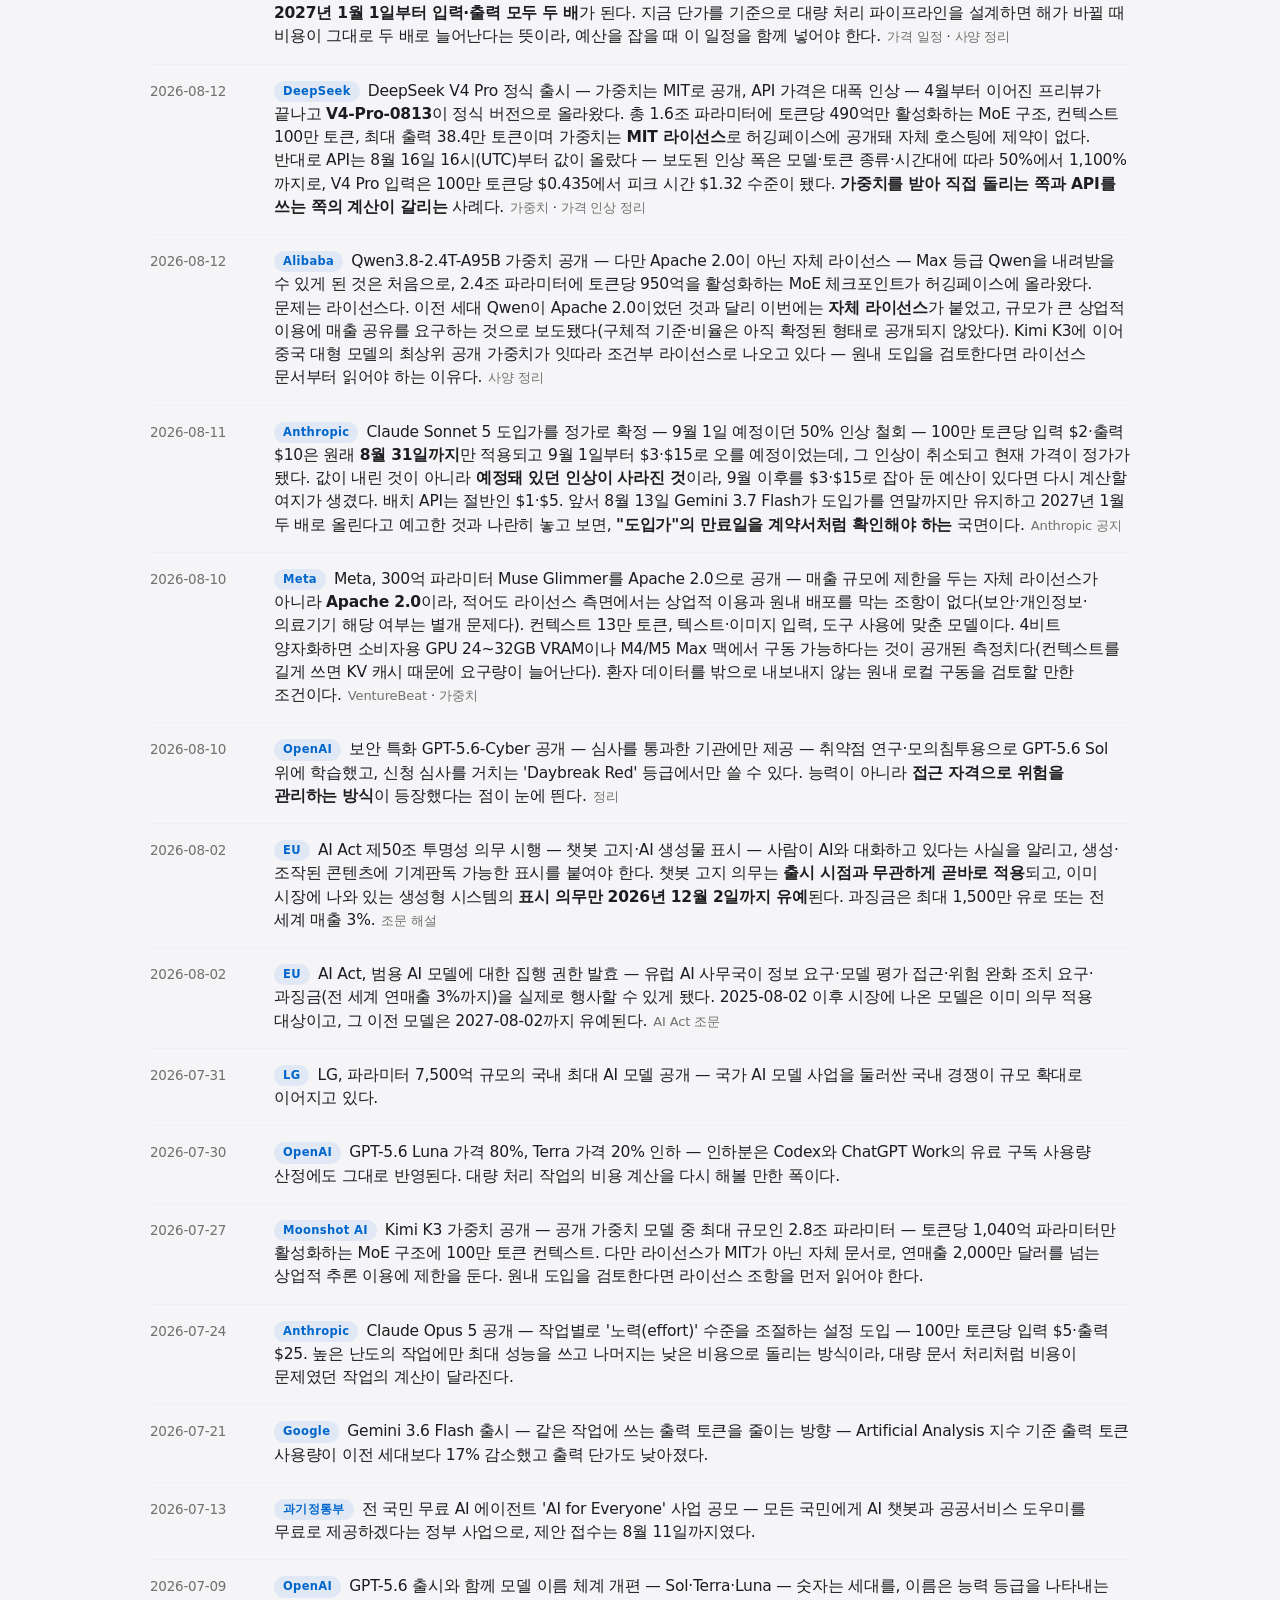
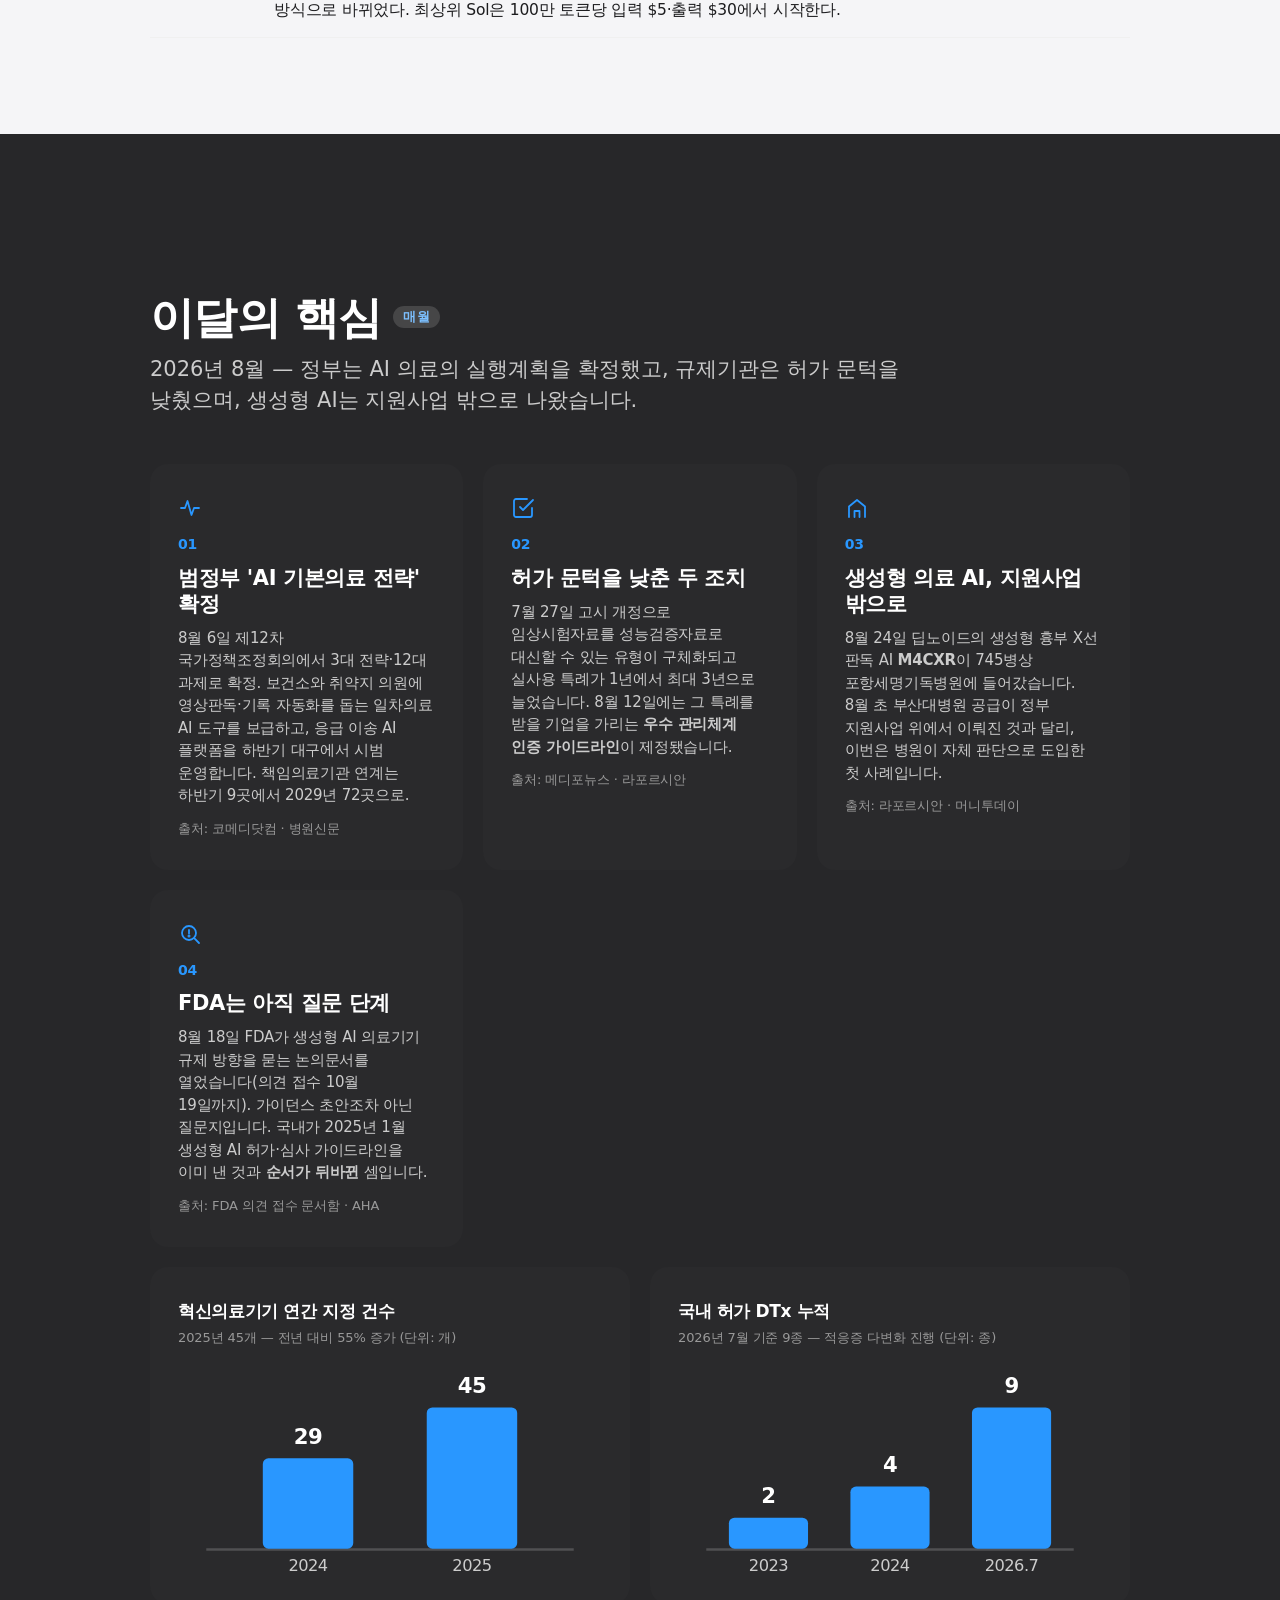
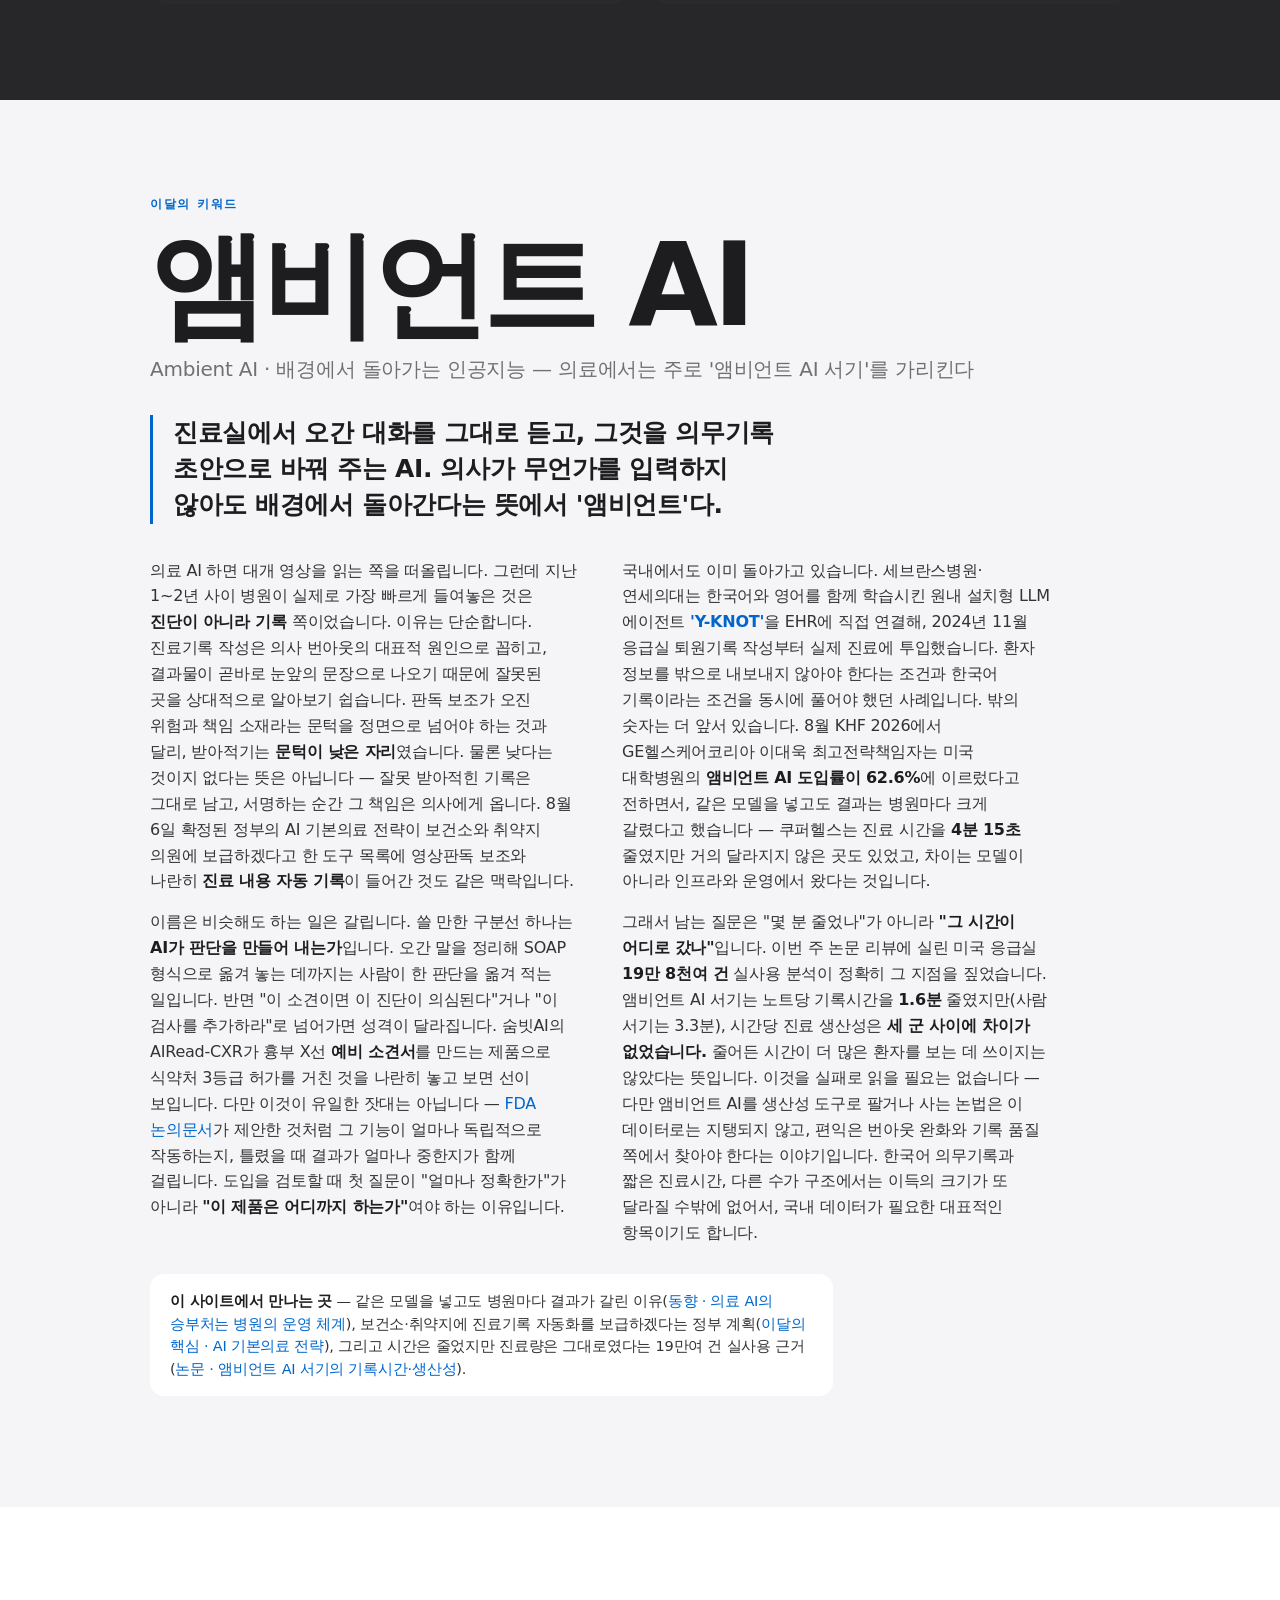
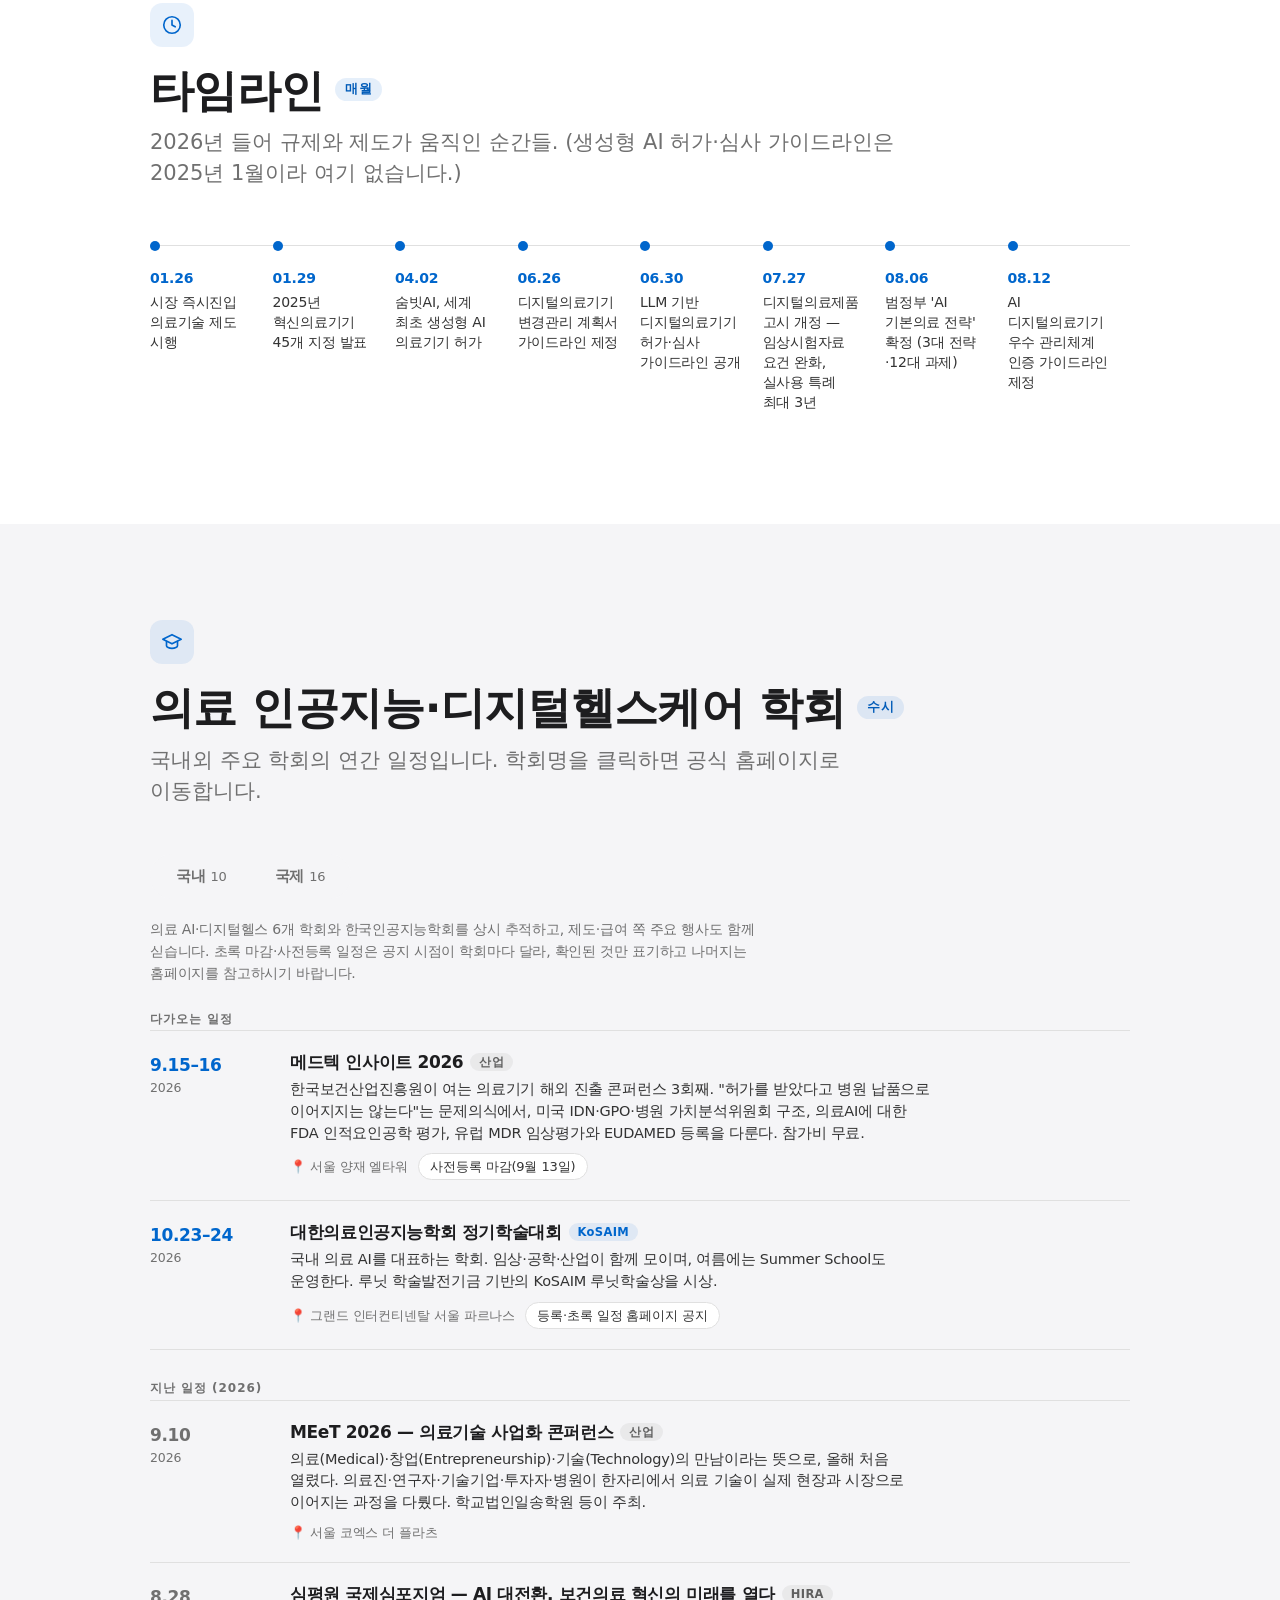
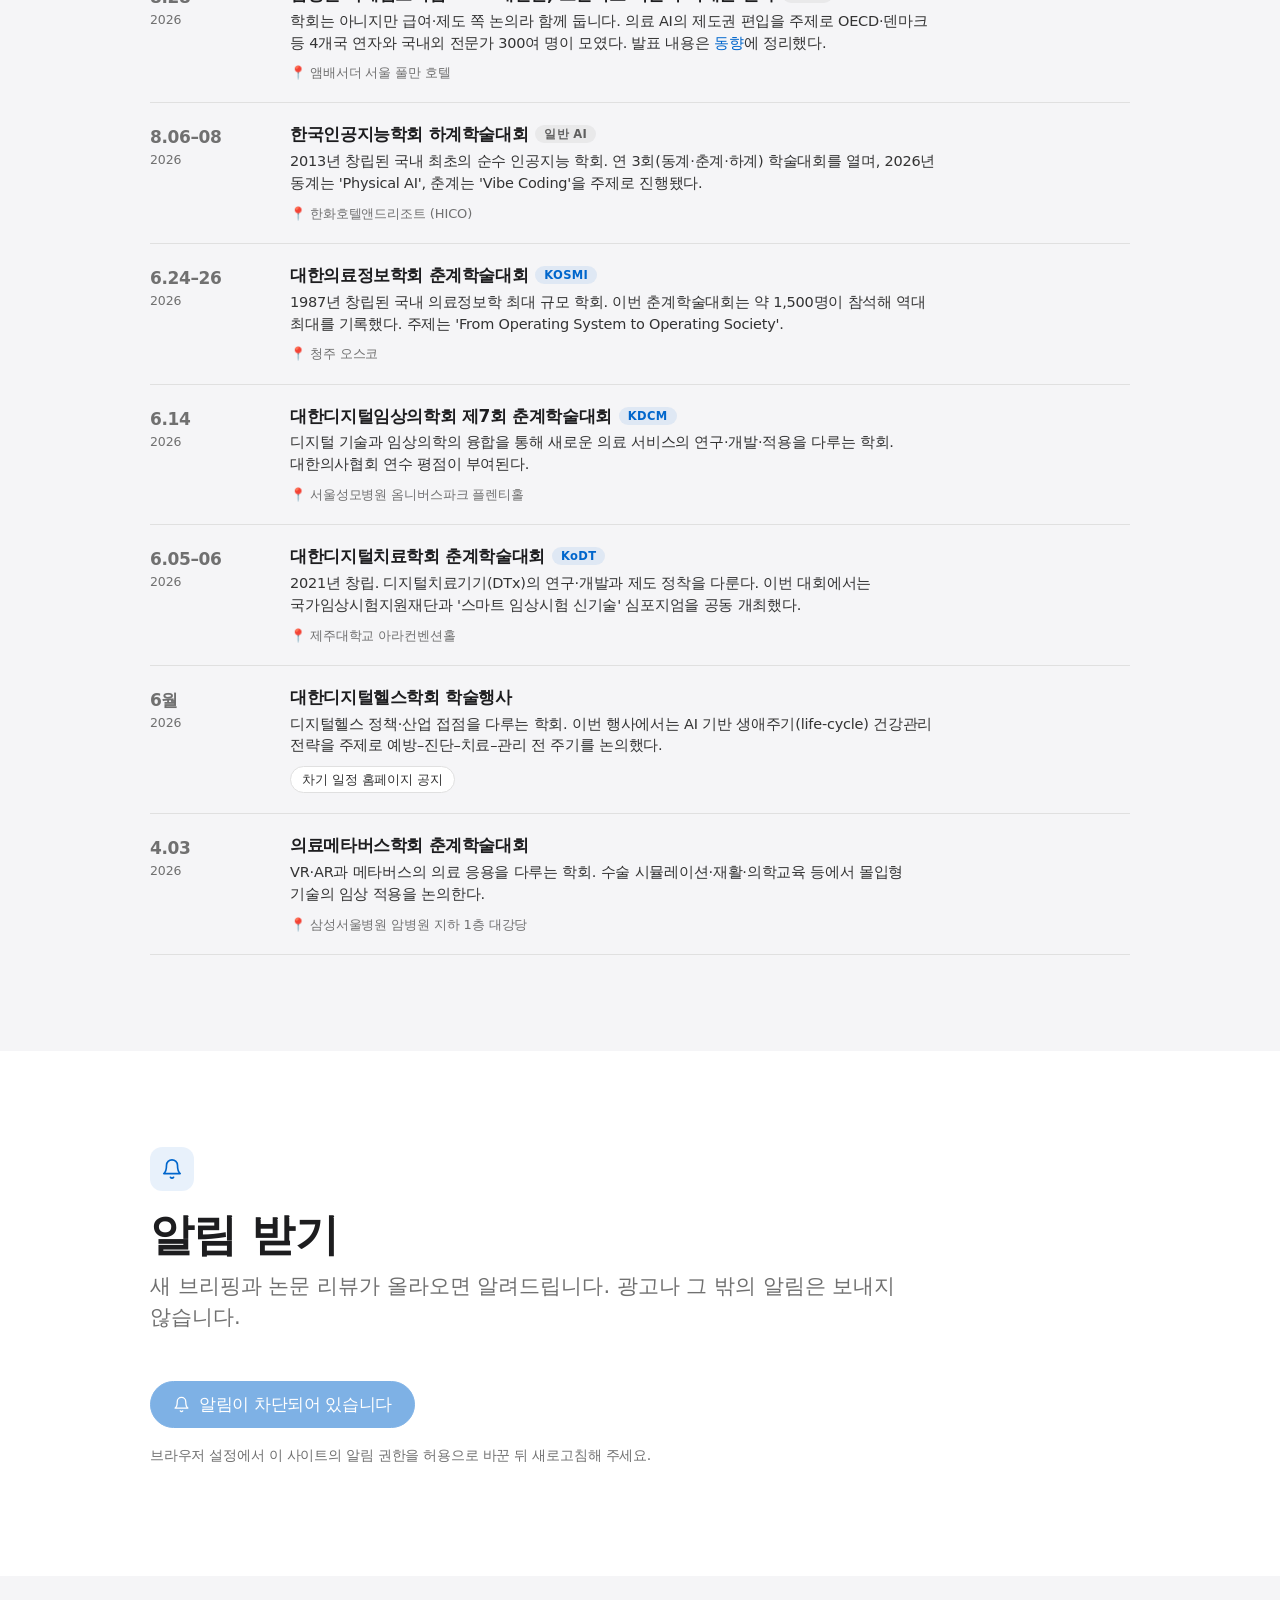
==== commit 9125d22f: "주간 업데이트 2026-09-15 — AI 가상 전문가 광고 금지 입법예고, AI 기본의료 지역 적용안, 코어라인 폐결절 AI 일본 승인 (승인 후 배포) - 동향(국내) 5건: " ====
--- a/index.html
+++ b/index.html
@@ -44,7 +44,7 @@
   <div class="gnav-inner">
     <div class="brand">
       <a class="wordmark" href="#top">AI &amp; Digital Healthcare Watch</a>
-      <span class="updated">Updated 2026-09-08</span>
+      <span class="updated">Updated 2026-09-15</span>
     </div>
     <nav>
       <span class="menu-wrap">
@@ -88,9 +88,9 @@
   <h1>의료 인공지능과<br>디지털헬스케어 브리핑</h1>
   <p class="lead">식약처 허가·규제부터 혁신의료기기, 디지털치료기기, 급여, 기업, 학계 동향까지 — 국내를 중심으로 해외 규제 흐름까지 꾸준히 추적합니다.</p>
   <div class="this-week reveal">
-    <p class="tw-label"><span class="tw-dot" aria-hidden="true"></span>이번 주 · 9월 8일</p>
-    <h2 class="tw-head"><a href="#news">수술실에 들어가는 휴머노이드 — 부산대, 154억 규모 '피지컬 AI' 의료로봇에 착수</a></h2>
-    <p class="tw-more"><a href="#news">1초 안에 도는 노인 우울 감시 AI</a><span class="sep" aria-hidden="true">·</span><a href="#news">요로결석·용종 판독 AI, 비급여 임시등재</a><span class="sep" aria-hidden="true">·</span><a href="#llm">9월 1~4일에 몰린 프런티어 모델 4종</a><span class="sep" aria-hidden="true">·</span><a href="/papers/">심전도 사진으로 심아밀로이드증 선별 — 논문 리뷰 3편</a></p>
+    <p class="tw-label"><span class="tw-dot" aria-hidden="true"></span>이번 주 · 9월 15일</p>
+    <h2 class="tw-head"><a href="#news">AI로 만든 '가상 의사'는 의료기기를 추천할 수 없다 — 식약처, 딥페이크 전문가 광고 금지 추진</a></h2>
+    <p class="tw-more"><a href="#news">국산 폐결절 AI, PMDA 심사 거쳐 일본 승인</a><span class="sep" aria-hidden="true">·</span><a href="#news">섬·산간엔 AI 재택협진, 공공병원엔 'AI 고속도로'</a><span class="sep" aria-hidden="true">·</span><a href="#news">골절 수술 로봇 로나비스, 혁신의료기기 지정</a><span class="sep" aria-hidden="true">·</span><a href="#llm">V4 Pro 호출이 V4.1 Flash로 자동 전환된 DeepSeek</a></p>
   </div>
 
   <div class="ecg-wrap" aria-hidden="true">
@@ -113,7 +113,7 @@
       <div class="label">시장 즉시진입 최단 절차</div>
     </div>
     <div class="stat reveal">
-      <div class="num"><span class="count" data-target="10">0</span><span class="unit">건</span></div>
+      <div class="num"><span class="count" data-target="8">0</span><span class="unit">건</span></div>
       <div class="label">이번 주 새 소식</div>
     </div>
   </div>
@@ -134,20 +134,20 @@
   <div class="tile-inner">
     <div class="sec-badge reveal"><svg viewBox="0 0 24 24" aria-hidden="true"><path d="M4 11a9 9 0 0 1 9 9"/><path d="M4 4a16 16 0 0 1 16 16"/><circle cx="5" cy="19" r="1.5"/></svg></div>
     <h2 class="sec-head reveal">동향<span class="cadence">매주</span></h2>
-    <p class="sec-sub reveal">이번 주 의료 AI는 화면 밖으로 나왔습니다 — 수술을 돕는 휴머노이드와 병실을 지키는 감시 루프가 국책과제로 출발했고, 판독 AI 두 종은 처음으로 비급여 목록에 이름을 올렸습니다.</p>
+    <p class="sec-sub reveal">이번 주 의료 AI 규제는 제품 밖으로 넓어졌습니다 — 식약처는 AI로 만든 가상 전문가 광고를 막겠다고 나섰고, 복지부는 AI를 지역 의원과 공공병원에 보급할 방안을 내놨으며, 국산 판독 AI는 일본 PMDA 문턱을 처음 넘었습니다.</p>
 
     <div class="editors-note reveal">
       <div class="en-head">
         <svg viewBox="0 0 24 24" aria-hidden="true"><path d="M12 20h9"/><path d="M16.5 3.5a2.1 2.1 0 0 1 3 3L7 19l-4 1 1-4z"/></svg>
         <h3>Editor's Note</h3>
       </div>
-      <p>지난달 20일 식약처가 <strong>"고정형 AI를 전제한 규제로는 부족하다"</strong>며 몸을 가진 '피지컬 AI'를 규제 설계의 다음 과제로 꼽았다고 적었습니다. 이번 주에 그 대상이 실물로 나왔습니다. 9월 3일 부산대학교가 양산부산대병원 본관에 <strong>휴머노이드 의료로봇 센터</strong>를 열고, 154억 원 규모의 한국형 ARPA-H 과제로 수술보조 휴머노이드 <strong>SARAM-H</strong> 개발에 들어갔습니다. 목표는 단순 자동화가 아니라 <strong>집도의의 의도를 실시간으로 읽어 움직이는</strong> 로봇이고, ETRI·KAIST·분당서울대병원·경상국립대병원 등 7개 기관이 함께합니다. 규제 논의가 문서 위에서 진행되는 동안 검증 대상은 이미 수술실 문 앞까지 와 있다는 뜻입니다.</p>
-      <p>같은 주에 또 하나의 ARPA-H 과제가 정신건강 쪽에서 출발했습니다. 삼성서울병원 정신건강의학과 전홍진 교수팀이 <strong>'AI Caregivers'</strong> 주관연구기관으로 선정돼, 뇌 MRI·임상 뇌파·EMR·생체신호를 함께 학습한 노인 정신건강 특화 멀티모달 모델(EMH-MFM)을 만듭니다. 눈여겨볼 대목은 설계 방식입니다 — 측정·분석·중재가 <strong>1초 안에 자동으로 한 바퀴 도는 폐쇄 루프</strong>를 지향합니다. 사람이 결과를 읽고 판단하는 지금의 판독 보조 AI와 달리, 사람이 고리 안에 없는 구조입니다. 위 휴머노이드와 나란히 놓으면 이번 주의 두 과제가 같은 질문을 던지고 있습니다 — <strong>자율성이 올라간 AI의 책임을 어디에 둘 것인가.</strong> 식약처가 지난달 남는 과제로 지목한 바로 그 지점입니다.</p>
-      <p>제도 쪽에서는 조용하지만 실질적인 진전이 있었습니다. 9월 1일 시행된 보건복지부 고시로 <strong>비조영 CT 기반 요로결석 진단보조</strong>와 <strong>대장내시경 영상 기반 신생물·용종 진단보조</strong> 두 종이 혁신의료기술 비급여 목록에 새로 올랐습니다. 급여가 아니라 임시등재이고 값은 여전히 환자 부담이지만, 뇌·흉부에 몰려 있던 판독 AI의 제도 진입로가 비뇨기와 소화기로 넓어졌다는 신호입니다. 산업 쪽에서는 동아에스티가 웨어러블 심전도 모니터링 <strong>하이카디</strong>를 Schiller AP를 통해 태국·말레이시아·필리핀·대만·호주·싱가포르 6개국에 공급하기로 했습니다. 국내 웨어러블 의료기기가 자체 영업이 아니라 <strong>글로벌 제조사의 유통망을 타고</strong> 나가는 형태여서, 개별 허가를 하나씩 받아 뚫던 기존 방식과는 결이 다릅니다.</p>
+      <p>지금까지 의료 AI 규제는 주로 <strong>제품 자체</strong>를 봤습니다 — 성능을 어떻게 입증하고, 바뀌면 어떻게 다시 심사할지. 9월 14일 식약처가 입법예고한 의료기기법 시행규칙 개정안은 시선을 한 칸 옮깁니다. <strong>실제 인물과 구분하기 어려운 가상의 음성·이미지·영상으로 의사 같은 전문가를 만들어</strong>, 그가 의료기기를 추천하는 것처럼 보이게 하는 광고를 금지 대상에 넣는 내용입니다. 아직 의견수렴 단계라 시행된 규제는 아닙니다. 생성형 AI가 규제받는 <strong>제품</strong>이기만 한 것이 아니라 제품을 파는 <strong>수단</strong>으로도 들어왔다는 인식입니다. 같은 개정안에는 2등급 의료기기 원스톱 인증 심사, 임상시험기관이 없는 지역 병·의원의 임상시험 참여 허용, 희귀·난치질환자를 위한 긴급도입 의료기기 절차도 함께 담겼습니다.</p>
+      <p>정책 쪽에서는 AI를 <strong>어디에 깔 것인가</strong>가 구체화됐습니다. 9월 10일 복지부는 2027년 신설되는 지역필수의료 특별회계(1조 2,614억 원)를 논의하는 자리에서 'AI 기본의료 전략'의 지역 적용안을 내놨습니다 — 의료취약지 의원에는 진료 보조·행정 업무를 돕는 <strong>일차의료 AI 패키지</strong>, 섬·산간에는 방문간호사가 AI 분석 결과를 들고 원격의 의사와 협진하는 <strong>AI 기반 재택협진</strong>, 그리고 책임의료기관을 <strong>GPU 기반 공용 플랫폼에 잇는 '공공의료 AI 고속도로'</strong>입니다(8월 확정된 전략상 하반기 9곳에서 시작해 2029년까지 72곳으로 넓힙니다). 같은 날 KT와 서울아산병원은 영상 판독 지원과 흩어진 건강기록 통합 분석을 내건 'AI 병원' 협약을 맺었습니다. 나란히 놓으면 구도가 보입니다 — <strong>대형병원은 기업과 손잡고 자체 AI 병원을 짓고, 지역은 국가가 깐 공용 플랫폼으로 따라잡겠다</strong>는 것입니다. 이 설계가 격차를 줄일지 벌릴지는 플랫폼 위에 실제로 무엇이 올라가느냐에 달려 있습니다.</p>
+      <p>산업 쪽에서는 해외 문턱 하나가 넘어갔습니다. 코어라인소프트의 흉부 CT 폐결절 판독보조 <strong>AVIEW Lung Nodule CAD</strong>가 PMDA 심사를 거쳐 일본 후생노동성 승인을 받았는데, 회사 측에 따르면 국내에서 개발된 CT 기반 폐결절 CAD로는 처음입니다. 2023년 7월 정식 신청 후 <strong>3년 넘게</strong> 보완자료와 대면 상담을 거쳤다는 점이, 일본 시장이 빠른 길이 아니라는 것을 보여줍니다. 수술실에서는 지난주 휴머노이드 과제에 이어 에어스의 AI 골절 수술 로봇-내비게이션 <strong>로나비스</strong>가 9월 11일 혁신의료기기로 지정됐습니다. 술자의 숙련도와 반복적인 수술 중 투시 촬영에 기대던 골절 수술을 3차원 계획·실시간 추적·로봇 정복으로 바꾸겠다는 제품으로, 연구과제가 아니라 <strong>규제 트랙에 오른</strong> 수술 로봇이라는 점이 다릅니다(지정은 허가가 아니며, 품목허가는 별도 절차입니다).</p>
     </div>
 
     <div class="scope-toggle reveal" role="group" aria-label="국내·해외 전환">
-      <button class="scope-btn" id="scope-dom" aria-pressed="true" aria-controls="pane-domestic">국내<span class="cnt">35</span></button>
+      <button class="scope-btn" id="scope-dom" aria-pressed="true" aria-controls="pane-domestic">국내<span class="cnt">40</span></button>
       <button class="scope-btn" id="scope-intl" aria-pressed="false" aria-controls="pane-intl">해외<span class="cnt">8</span></button>
     </div>
 
@@ -213,6 +213,56 @@
       <button class="filter-chip" data-filter="pay" aria-pressed="false">급여·시장진입</button>
       <button class="filter-chip" data-filter="biz" aria-pressed="false">기업·산업</button>
     </div>
+
+    <article class="entry reveal" data-cat="reg" data-added="2026-09-15">
+      <div class="date">2026-09-14</div>
+      <div>
+        <div class="cat">규제·정책</div>
+        <h3><a href="https://www.youthdaily.co.kr/news/article.html?no=226992" target="_blank" rel="noopener">AI로 만든 '가상 의사'는 의료기기를 추천할 수 없다 — 식약처, 의료기기법 시행규칙 개정안 입법예고</a></h3>
+        <p>개정안은 <strong>실제 인물과 구분하기 어려운 가상의 음향·이미지·영상으로 의사 등 전문가를 구현하고</strong>, 그 전문가가 의료기기를 추천하는 것처럼 오인하게 할 우려가 있는 광고를 금지 대상에 넣는 내용이다. 입법예고는 의견수렴 단계로, 시행은 이후 절차를 거쳐야 한다. 같은 개정안에는 <strong>2등급 의료기기 원스톱 인증 심사</strong>, 임상시험기관이 없는 지역 병·의원의 임상시험 참여 허용, 시·청각장애인 정보제공 기능이 있는 의료기기의 허가·인증·신고 수수료 전액 면제, 희귀·난치질환자를 위한 긴급도입 의료기기 지정·해제 기준(한국의료기기안전정보원 업무 위탁)도 함께 담겼다. 지금까지 의료 AI 규제가 제품의 성능과 변경 관리를 봤다면, 이번에는 생성형 AI가 제품을 파는 <strong>수단(광고)</strong>으로 들어온 것을 겨냥했다는 점이 새롭다. 의견 제출 기한 등 세부 일정은 입법예고 원문에서 확인해야 한다.</p>
+        <div class="src">출처: <a href="https://www.youthdaily.co.kr/news/article.html?no=226992" target="_blank" rel="noopener">청년일보</a> · <a href="https://www.medipharmhealth.co.kr/news/article.html?no=119601" target="_blank" rel="noopener">메디팜헬스뉴스</a></div>
+      </div>
+    </article>
+
+    <article class="entry reveal" data-cat="biz" data-added="2026-09-15">
+      <div class="date">2026-09-14</div>
+      <div>
+        <div class="cat">기업·산업</div>
+        <h3><a href="https://www.rapportian.com/news/articleView.html?idxno=240326" target="_blank" rel="noopener">코어라인소프트 폐결절 판독보조 AI, PMDA 심사 거쳐 일본 승인 — 회사 측 "국내 개발 CT 폐결절 CAD로는 처음"</a></h3>
+        <p>흉부 CT에서 폐결절 후보를 찾아 판독을 보조하는 <strong>AVIEW Lung Nodule CAD</strong>가 일본 의약품의료기기종합기구(PMDA)의 심사를 거쳐 후생노동성 승인을 받았다. <strong>2023년 7월 정식 신청</strong> 이후 PMDA 질의 대응과 대면 상담, 보완자료 제출을 거친 3년 넘는 심사였고, 다양한 촬영 조건과 실사용 환경에서 성능이 유지된다는 자료를 추가로 냈다. 미국 FDA·유럽 CE에 이어 일본까지 인허가 기반을 갖췄으며, 현지 판매는 <strong>M3 AI·코니카미놀타</strong> 등 기존 파트너가 맡는다. 회사는 지난해 뷰노의 흉부 CT AI 사업 자산을 인수해 일본에서 약 80개 병원에 공급하고 있다. 일본은 CT 보급 밀도가 높고 고령화로 영상검사 수요가 커지는 시장이라, 결절 검출을 넘어 폐암 검진·비교판독·정량분석으로 제품군을 넓히겠다는 계획이다.</p>
+        <div class="src">출처: <a href="https://www.rapportian.com/news/articleView.html?idxno=240326" target="_blank" rel="noopener">라포르시안</a> · <a href="https://www.hankyung.com/article/202609143530i" target="_blank" rel="noopener">한국경제</a></div>
+      </div>
+    </article>
+
+    <article class="entry reveal" data-cat="app" data-added="2026-09-15">
+      <div class="date">2026-09-11</div>
+      <div>
+        <div class="cat">허가·지정</div>
+        <h3><a href="https://www.rapportian.com/news/articleView.html?idxno=240225" target="_blank" rel="noopener">에어스 AI 골절 수술 로봇-내비게이션 '로나비스(RONAVIS)', 혁신의료기기 지정</a></h3>
+        <p>AI·3차원 내비게이션·<strong>6자유도 로봇</strong>을 결합해 골절 수술 과정을 디지털화한 시스템이다. 3차원 영상 데이터로 수술 전 계획을 세우고, 수술 중 위치를 실시간으로 추적하며, 로봇이 골절 정복을 돕는다. 방사선 투과 소재를 써서 불필요한 X선 노출을 줄이면서 영상을 확인할 수 있게 했다. 기존 골절 수술이 <strong>술자의 숙련도와 반복적인 수술 중 방사선 촬영</strong>에 크게 의존해 온 문제를 겨냥한다. 회사는 <strong>2027년 상반기</strong>부터 미국 등 해외 인허가를 추진할 계획이다. 지난주 소개한 수술보조 휴머노이드가 국책 연구과제였다면, 이쪽은 혁신의료기기라는 <strong>규제 트랙에 오른</strong> 수술 로봇이다. 다만 지정은 품목허가가 아니며, 허가·급여는 별도 절차를 거쳐야 한다.</p>
+        <div class="src">출처: <a href="https://www.rapportian.com/news/articleView.html?idxno=240225" target="_blank" rel="noopener">라포르시안</a> · <a href="https://www.startupn.kr/news/articleView.html?idxno=59791" target="_blank" rel="noopener">스타트업엔</a></div>
+      </div>
+    </article>
+
+    <article class="entry reveal" data-cat="reg" data-added="2026-09-15">
+      <div class="date">2026-09-10</div>
+      <div>
+        <div class="cat">규제·정책</div>
+        <h3><a href="https://www.medipana.com/news/articleView.html?idxno=417435" target="_blank" rel="noopener">의원엔 'AI 패키지', 섬·산간엔 AI 재택협진 — 복지부, 'AI 기본의료 전략' 지역 적용안 논의</a></h3>
+        <p>제4차 지역·필수·공공의료 추진전략 중앙·지방 협의체에서 2027년 신설되는 <strong>지역필수의료 특별회계(1조 2,614억 원</strong>, 신규 3,689억 원 + 기존 사업 이관 8,925억 원)의 집행 방향과 함께 논의됐다. AI 쪽은 세 갈래다 — 의료취약지 의원에 진료 보조·건강관리·행정 업무를 돕는 <strong>일차의료 AI 패키지</strong>를 보급하고, 섬·산간처럼 의료진이 부족한 곳에서는 방문간호사가 AI 분석 결과를 바탕으로 원격의 의사와 비대면 협진하는 <strong>AI 기반 재택협진</strong> 시범사업을 하며, 전국 권역·지역 책임의료기관 <strong>72곳</strong>을 GPU 기반 공공의료 AI 플랫폼에 잇는 <strong>'공공의료 AI 고속도로'</strong>를 구축한다 — 8월 확정된 전략상 하반기 9곳에서 시작해 <strong>2029년까지</strong> 72곳으로 넓히는 계획이다. 같은 날 대형병원이 통신사와 자체 'AI 병원' 협약을 맺은 것과 나란히 보면, 지역은 <strong>국가가 깐 공용 플랫폼</strong>으로 따라잡겠다는 설계다.</p>
+        <div class="src">출처: <a href="https://www.medipana.com/news/articleView.html?idxno=417435" target="_blank" rel="noopener">메디파나뉴스</a> · <a href="https://www.djournal.co.kr/news/article.html?no=112601" target="_blank" rel="noopener">외교저널</a></div>
+      </div>
+    </article>
+
+    <article class="entry reveal" data-cat="biz" data-added="2026-09-15">
+      <div class="date">2026-09-10</div>
+      <div>
+        <div class="cat">기업·산업</div>
+        <h3><a href="https://www.ebn.co.kr/news/articleView.html?idxno=1723722" target="_blank" rel="noopener">KT·서울아산병원 'AI 병원' 구축 업무협약 — 영상 판독 지원과 흩어진 건강기록 통합 분석</a></h3>
+        <p>두 기관이 AI 병원 구축과 임상 적용형 AI 의료서비스 개발을 위한 <strong>의료 AI 전환(AX) 업무협약</strong>을 맺었다. KT는 AI·클라우드·데이터 인프라와 AX 플랫폼으로 서비스 모델 구체화와 기술 검증을 맡고, 서울아산병원은 진료·연구 현장의 수요를 발굴하고 개발·실증 과정의 임상 자문과 효과성 평가를 맡는다. 그리는 모습은 <strong>환자가 오면 AI가 영상 판독을 지원하고, 여러 시스템에 흩어진 건강기록을 자동으로 모아 분석</strong>하는 병원이다. 이달 말부터 실무협의체를 꾸려 세부 과제를 정한다. 아직 협약 단계라 구체적인 서비스·일정은 나오지 않았다.</p>
+        <div class="src">출처: <a href="https://www.ebn.co.kr/news/articleView.html?idxno=1723722" target="_blank" rel="noopener">EBN</a> · <a href="https://www.fnnews.com/news/202609101832034520" target="_blank" rel="noopener">파이낸셜뉴스</a></div>
+      </div>
+    </article>
 
     <article class="entry reveal" data-cat="app" data-added="2026-09-08">
       <div class="date">2026-09-08</div>
@@ -582,6 +632,27 @@
     <p class="product-note reveal" style="margin: -18px 0 30px;"><strong>선정 기준</strong> — 성능 순위 다툼이나 투자 유치 소식은 다루지 않습니다. 쓸 수 있는 모델이 바뀌었는지, 비용과 컨텍스트가 달라졌는지, 라이선스와 규제가 어떻게 바뀌었는지에 집중합니다.</p>
 
     <div class="intl-list reveal">
+
+      <div class="intl-item" data-added="2026-09-15">
+        <div class="date">2026-09-11</div>
+        <div class="txt">
+          <span class="org">Sakana AI</span><a href="https://sakana.ai/fugu-max-release/" target="_blank" rel="noopener">Fugu Max·Ultra v2 — 모델이 아니라 '모델을 고르는 모델', 대신 누가 내 데이터를 읽는지 보이지 않는다</a> — Fugu는 단일 모델이 아니라 작업마다 다른 모델에 일을 나눠 맡기고 답을 합치도록 학습된 <strong>오케스트레이터</strong>다. OpenAI 호환 API로 바로 쓸 수 있고, 가격은 Fugu Max가 100만 토큰당 <strong>입력 $2·출력 $6</strong>, Fugu Ultra v2는 표준 컨텍스트 기준 입력 $5·출력 $30로 보도됐다. 풀에는 엔비디아 Nemotron 계열 같은 오픈 가중치·특화 모델이 들어가며, Ultra v2는 Fable 5·5.1과 GPT-6 Astra를 풀에 넣지 않았다고 밝혔다. 짚어둘 점은 <strong>어떤 모델이 요청을 처리했는지 사용자가 볼 수 없다</strong>는 것이다 — 풀의 전체 구성과 라우팅은 공개되지 않았고, 출시 발표문에서는 데이터 보관·학습 사용 조건이 확인되지 않는다(약관·데이터 처리 계약을 따로 봐야 한다). 보도에 따르면 <strong>EU·EEA에서는 아직 서비스하지 않는다</strong>. 싸게 성능을 얻는 대신 데이터 경로를 감사할 수 없는 구조라, 환자 정보가 섞이는 작업이라면 단가보다 계약 조건을 먼저 봐야 한다.<span class="src"><a href="https://www.marktechpost.com/2026/09/10/sakana-ai-launches-fugu-max-and-fugu-ultra-v2-for-cheaper-stronger-multi-agent-orchestration/" target="_blank" rel="noopener">MarkTechPost</a> · <a href="https://datanorth.ai/news/sakana-ai-launches-fugu-max-and-fugu-ultra-v2" target="_blank" rel="noopener">DataNorth</a></span>
+        </div>
+      </div>
+
+      <div class="intl-item" data-added="2026-09-15">
+        <div class="date">2026-09-11</div>
+        <div class="txt">
+          <span class="org">Shanghai AI Lab</span><a href="https://huggingface.co/internlm/Atria-Dawn-Preview" target="_blank" rel="noopener">Atria Dawn Preview — 발표문 없이 가중치부터 올라온 MIT 에이전트 모델</a> — 상하이 인공지능실험실이 허깅페이스에 올린 장기 과제용 에이전트 모델로, <strong>GLM-5.2(744B MoE)</strong>를 기반으로 후속 학습했다. 가중치와 코드는 <strong>MIT</strong>이고, 모델 카드 기준 컨텍스트는 <strong>256K</strong>, 입력은 텍스트만 받는다. 문제 분석·설계·도구 사용·코드 작성·실험 실행·실패 복구를 잇는 연구 루프를 겨냥했다. 자체 호스팅(SGLang·vLLM)과 호스팅 API를 함께 열었지만 블로그·가격 발표 없이 저장소가 먼저 공개됐다. 일부 정리 사이트는 컨텍스트를 100만 토큰으로 적고 있어 <strong>모델 카드와 수치가 엇갈린다</strong> — 도입을 검토한다면 카드 원문을 기준으로 삼는 편이 안전하다. 허용적 라이선스의 대형 모델이 <strong>기존 오픈 가중치를 재학습하는 방식</strong>으로 늘고 있다는 점도 눈여겨볼 만하다.<span class="src"><a href="https://www.orcarouter.ai/blog/atria-dawn-preview-quiet-release" target="_blank" rel="noopener">OrcaRouter</a> · <a href="https://github.com/atria-asi/Atria-Dawn-Preview" target="_blank" rel="noopener">GitHub</a></span>
+        </div>
+      </div>
+
+      <div class="intl-item" data-added="2026-09-15">
+        <div class="date">2026-09-10</div>
+        <div class="txt">
+          <span class="org">DeepSeek</span><a href="https://api-docs.deepseek.com/news/news260910/" target="_blank" rel="noopener">DeepSeek V4.1 Flash — MIT 가중치에 100만 토큰, 그리고 같은 이름의 V4 Pro 호출을 조용히 대체</a> — 총 552B 파라미터의 MoE이고, 컨텍스트는 <strong>100만 토큰</strong>이며 이번 세대부터 이미지를 직접 읽는다. 가중치는 허깅페이스에 <strong>MIT</strong>로 공개됐다. API 가격은 오프피크 기준 100만 토큰당 입력 $0.15(캐시 적중 $0.003)·출력 $0.60이고, 피크 시간대에는 두 배다. KV 캐시 메모리는 이전 세대의 약 4분의 1로 줄였다. 실무적으로 더 큰 변화는 라인업 정리다 — V4-Flash는 은퇴했고, <strong>9월 14일 04:00 UTC부터 <code>deepseek-v4-pro</code> 요청이 V4.1-Flash로 자동 전환</strong>돼 Flash 요금으로 처리된다(V4.1-Pro 출시 전까지). 모델 이름을 고정해 두고 쓰던 파이프라인이라면 <strong>같은 이름으로 다른 모델이 답하게 된</strong> 셈이라, 결과 재현성이 중요한 연구는 호출 시점의 모델 버전을 다시 확인해야 한다. 한편 가중치가 MIT라 원내 서버에 직접 올려 쓸 수 있고, 그러면 해외 API를 거치지 않는 구성이 가능하다 — 실제로 데이터가 밖으로 나가지 않는지는 배포·운영 설정을 따로 점검해야 한다.<span class="src"><a href="https://www.eesel.ai/blog/deepseek-v4-1-flash-pricing" target="_blank" rel="noopener">가격 정리</a> · <a href="https://dataconomy.com/2026/09/11/deepseek-v4-1-flash-ultralow-token-pricing/" target="_blank" rel="noopener">Dataconomy</a></span>
+        </div>
+      </div>
 
       <div class="intl-item" data-added="2026-09-08">
         <div class="date">2026-09-04</div>
@@ -914,19 +985,11 @@
       <h3 class="conf-group reveal">다가오는 일정</h3>
       <div class="conf-list">
         <div class="conf-item reveal">
-          <div class="conf-date"><span class="d-main">9.10</span><span class="d-year">2026</span></div>
-          <div>
-            <h4><a href="https://www.rapportian.com/news/articleView.html?idxno=239395" target="_blank" rel="noopener">MEeT 2026 &mdash; 의료기술 사업화 콘퍼런스</a><span class="abbr gen">산업</span></h4>
-            <p class="conf-desc">의료(Medical)·창업(Entrepreneurship)·기술(Technology)의 만남이라는 뜻으로, 올해 처음 열린다. 의료진·연구자·기술기업·투자자·병원이 한자리에서 의료 기술이 실제 현장과 시장으로 이어지는 과정을 다룬다. 학교법인일송학원 등이 주최.</p>
-            <div class="conf-meta"><span class="loc">서울 코엑스 더 플라츠</span><span class="dl">등록 일정 홈페이지 공지</span></div>
-          </div>
-        </div>
-        <div class="conf-item reveal">
           <div class="conf-date"><span class="d-main">9.15–16</span><span class="d-year">2026</span></div>
           <div>
             <h4><a href="https://medtechinsight.kr/" target="_blank" rel="noopener">메드텍 인사이트 2026</a><span class="abbr gen">산업</span></h4>
             <p class="conf-desc">한국보건산업진흥원이 여는 의료기기 해외 진출 콘퍼런스 3회째. "허가를 받았다고 병원 납품으로 이어지지는 않는다"는 문제의식에서, 미국 IDN·GPO·병원 가치분석위원회 구조, 의료AI에 대한 FDA 인적요인공학 평가, 유럽 MDR 임상평가와 EUDAMED 등록을 다룬다. 참가비 무료.</p>
-            <div class="conf-meta"><span class="loc">서울 양재 엘타워</span><span class="dl">사전등록 9월 13일까지</span></div>
+            <div class="conf-meta"><span class="loc">서울 양재 엘타워</span><span class="dl">사전등록 마감(9월 13일)</span></div>
           </div>
         </div>
         <div class="conf-item reveal">
@@ -941,6 +1004,14 @@
 
       <h3 class="conf-group reveal">지난 일정 (2026)</h3>
       <div class="conf-list">
+        <div class="conf-item past reveal">
+          <div class="conf-date"><span class="d-main">9.10</span><span class="d-year">2026</span></div>
+          <div>
+            <h4><a href="https://www.rapportian.com/news/articleView.html?idxno=239395" target="_blank" rel="noopener">MEeT 2026 &mdash; 의료기술 사업화 콘퍼런스</a><span class="abbr gen">산업</span></h4>
+            <p class="conf-desc">의료(Medical)·창업(Entrepreneurship)·기술(Technology)의 만남이라는 뜻으로, 올해 처음 열렸다. 의료진·연구자·기술기업·투자자·병원이 한자리에서 의료 기술이 실제 현장과 시장으로 이어지는 과정을 다뤘다. 학교법인일송학원 등이 주최.</p>
+            <div class="conf-meta"><span class="loc">서울 코엑스 더 플라츠</span></div>
+          </div>
+        </div>
         <div class="conf-item past reveal">
           <div class="conf-date"><span class="d-main">8.28</span><span class="d-year">2026</span></div>
           <div>
@@ -1172,7 +1243,7 @@
     <p>이 페이지는 공개 보도·공고 자료를 기반으로 정리한 동향 브리핑이며, 각 항목의 원문은 출처 링크에서 확인할 수 있습니다.</p>
     <p>업데이트 주기 — 동향·LLM 브리핑·논문 리뷰는 <strong>매주 화요일</strong>, 이달의 키워드·핵심·타임라인은 <strong>매월</strong> 업데이트합니다. 학회 일정은 확정·변경될 때마다 반영합니다.</p>
     <p>홈 화면에 앱처럼 설치할 수 있습니다 — <a href="/install/">설치 방법 보기</a></p>
-    <p>최종 업데이트: 2026-09-08 · © 2026 AI &amp; Digital Healthcare Watch</p>
+    <p>최종 업데이트: 2026-09-15 · © 2026 AI &amp; Digital Healthcare Watch</p>
   </div>
 </footer>
 
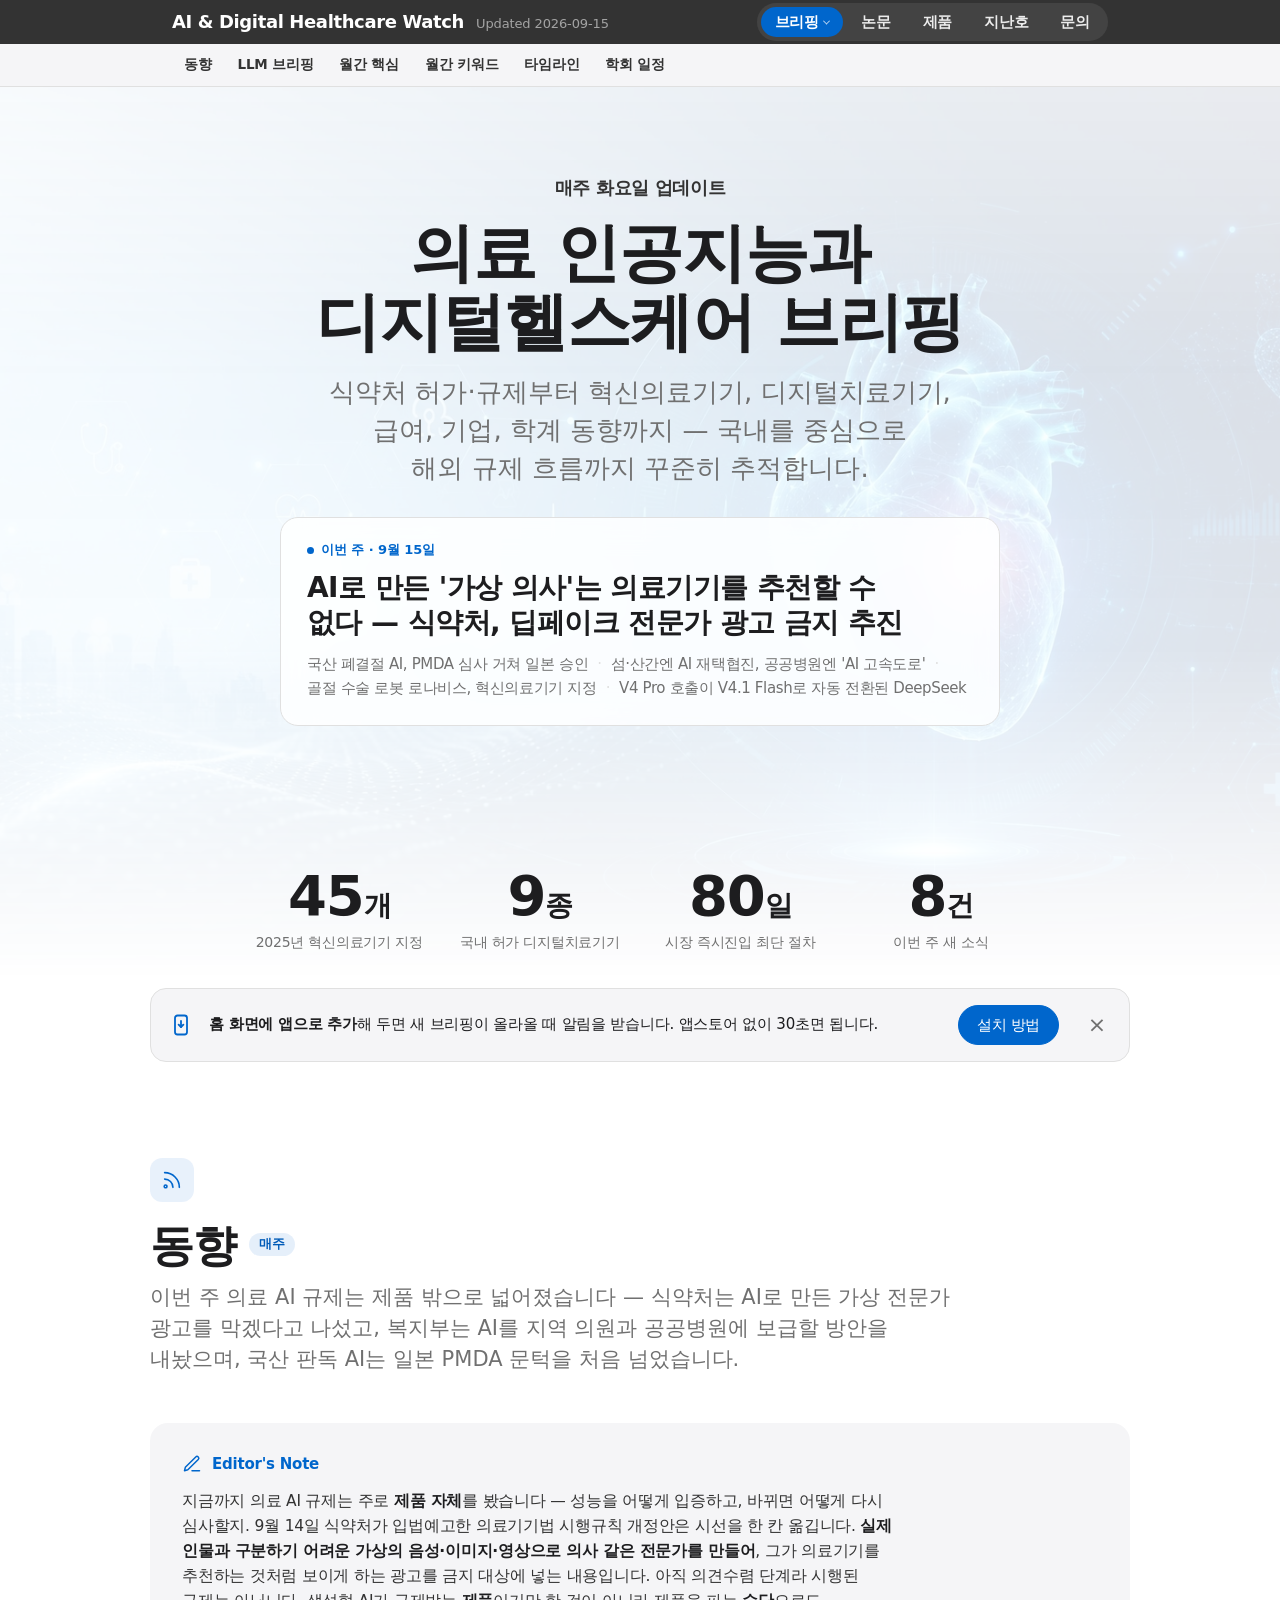
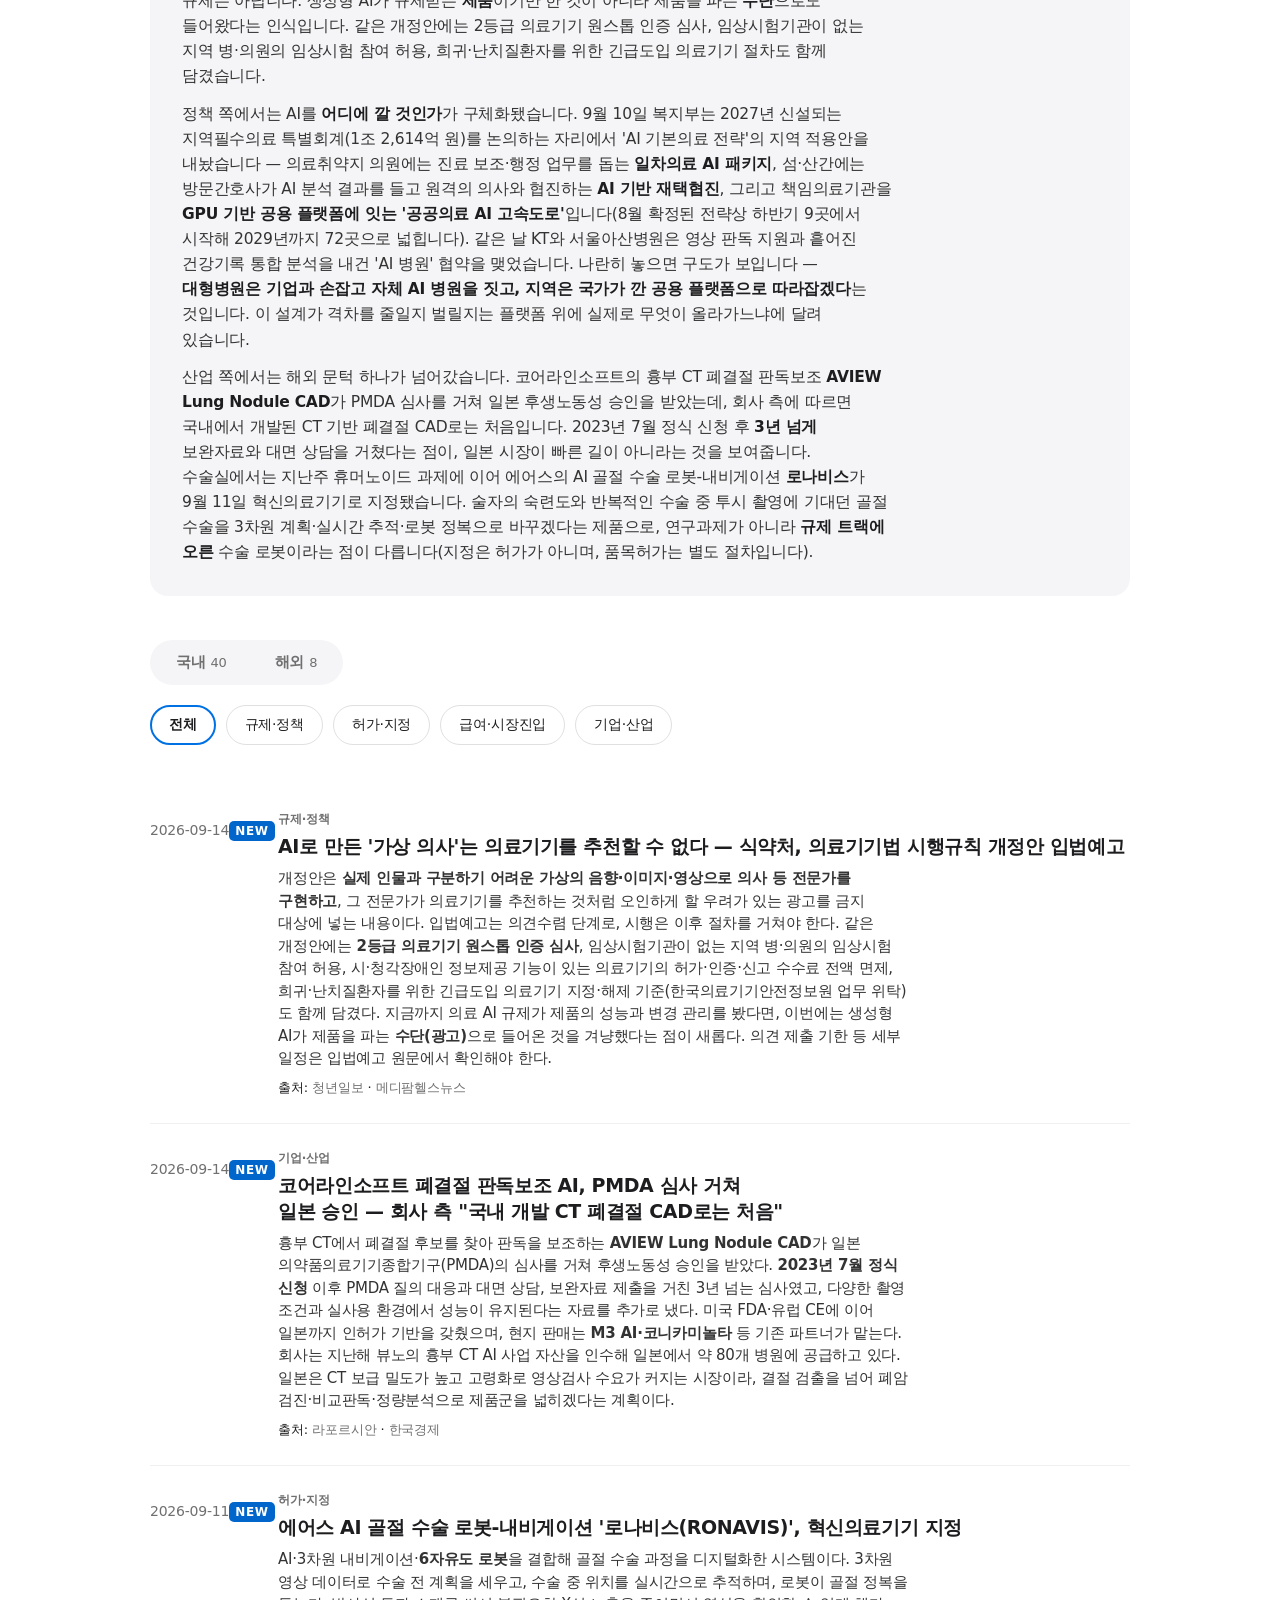
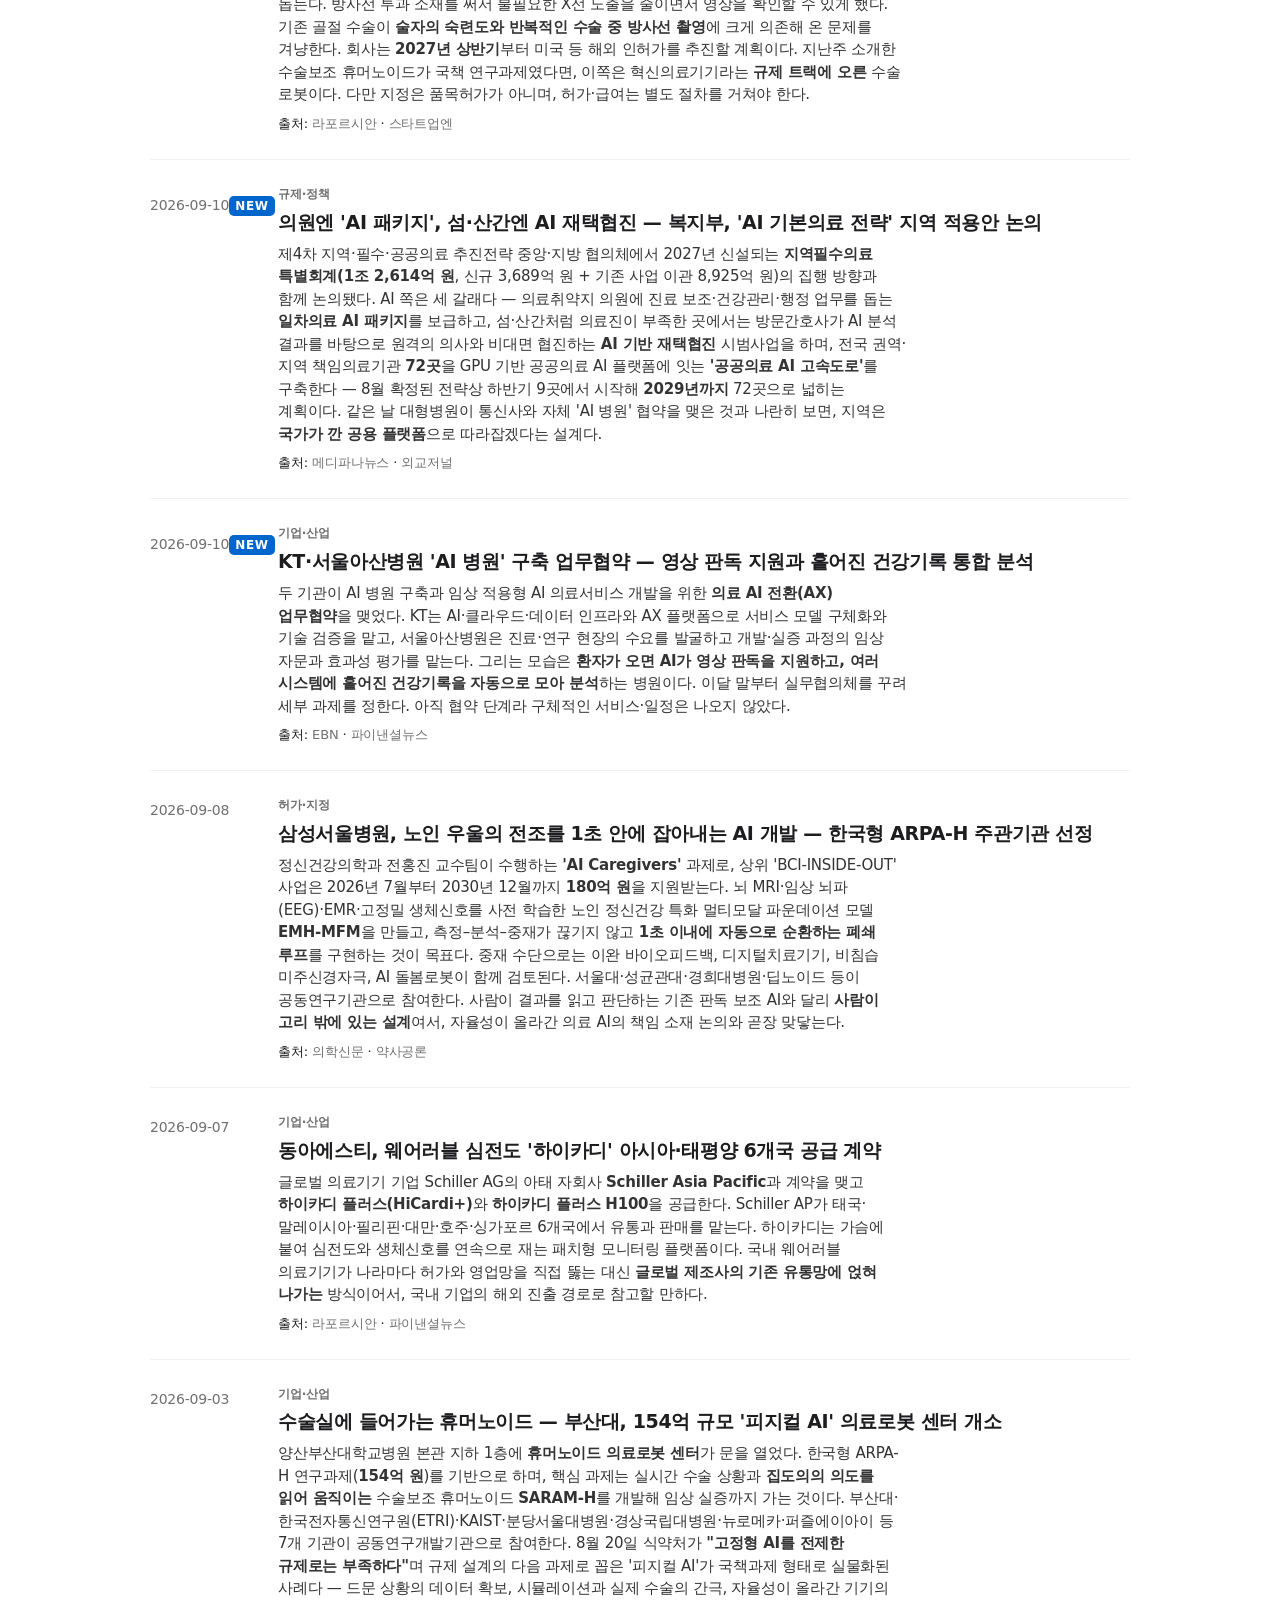
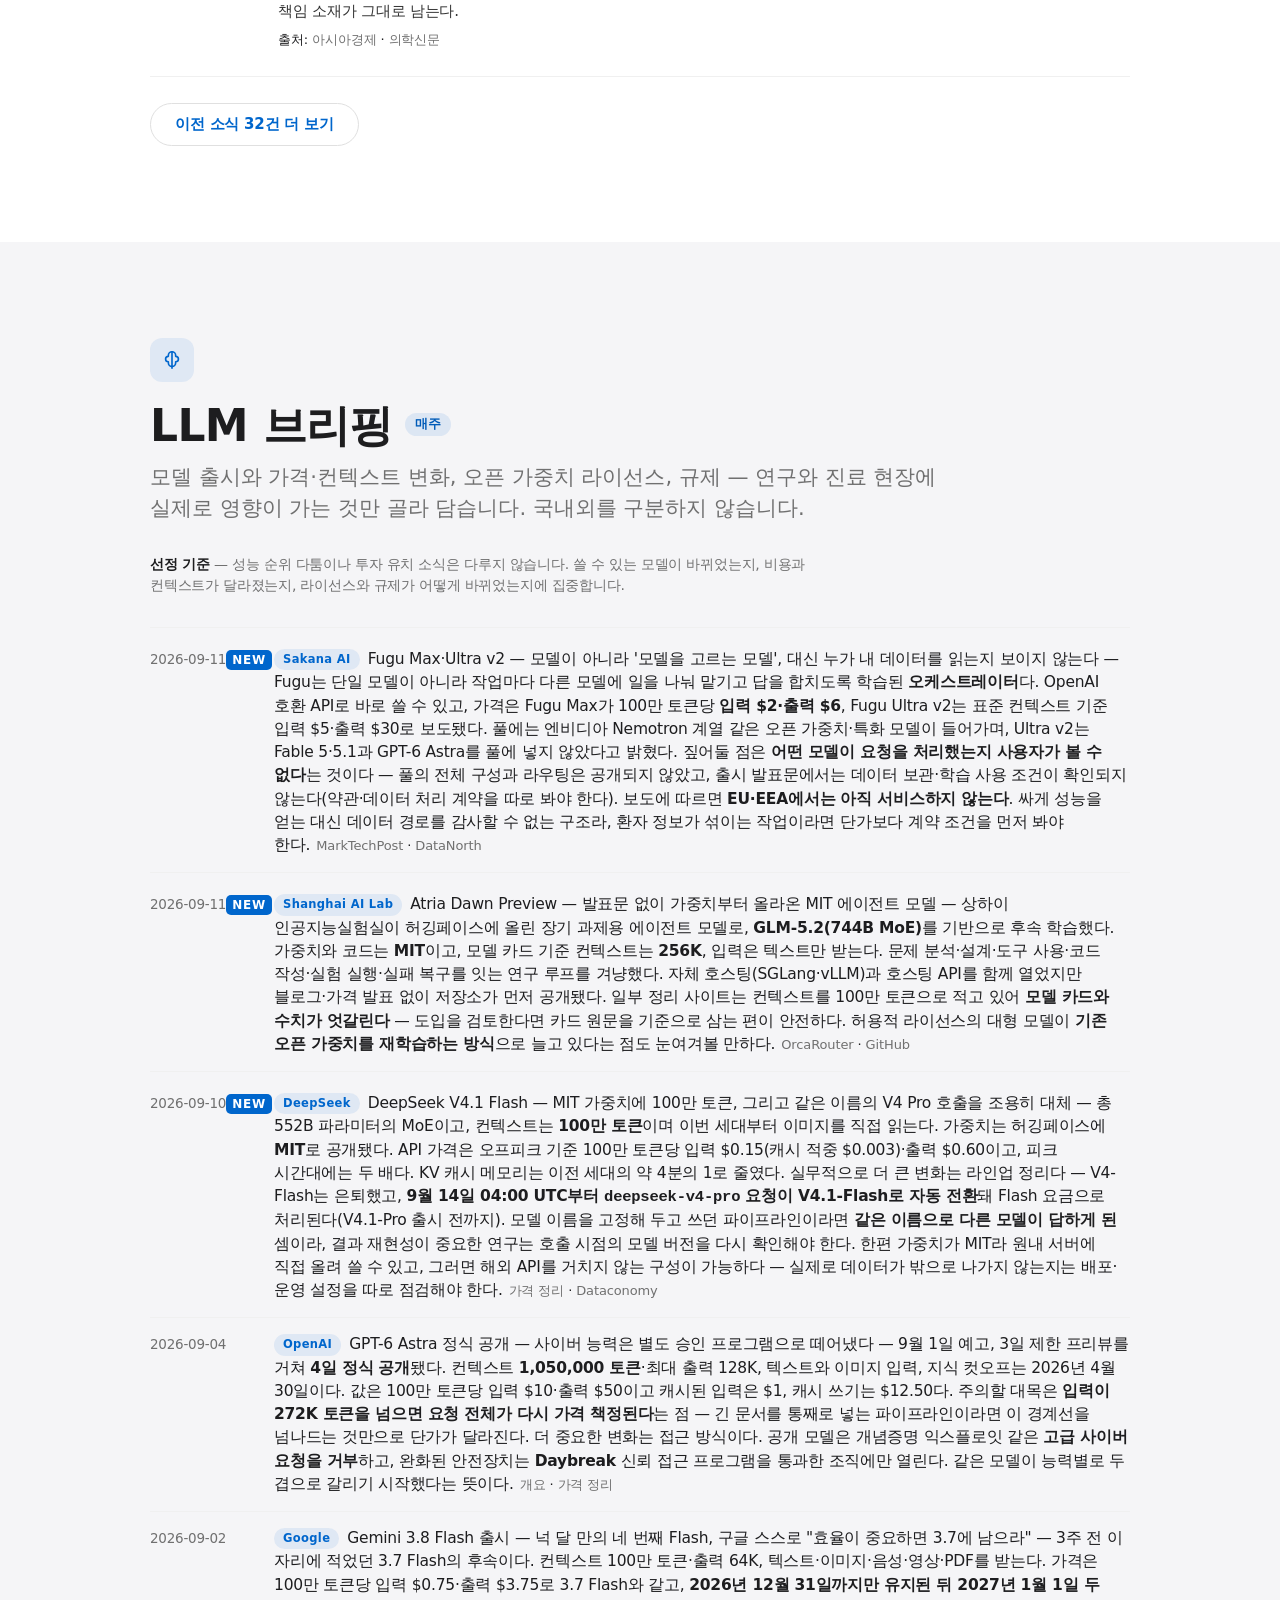
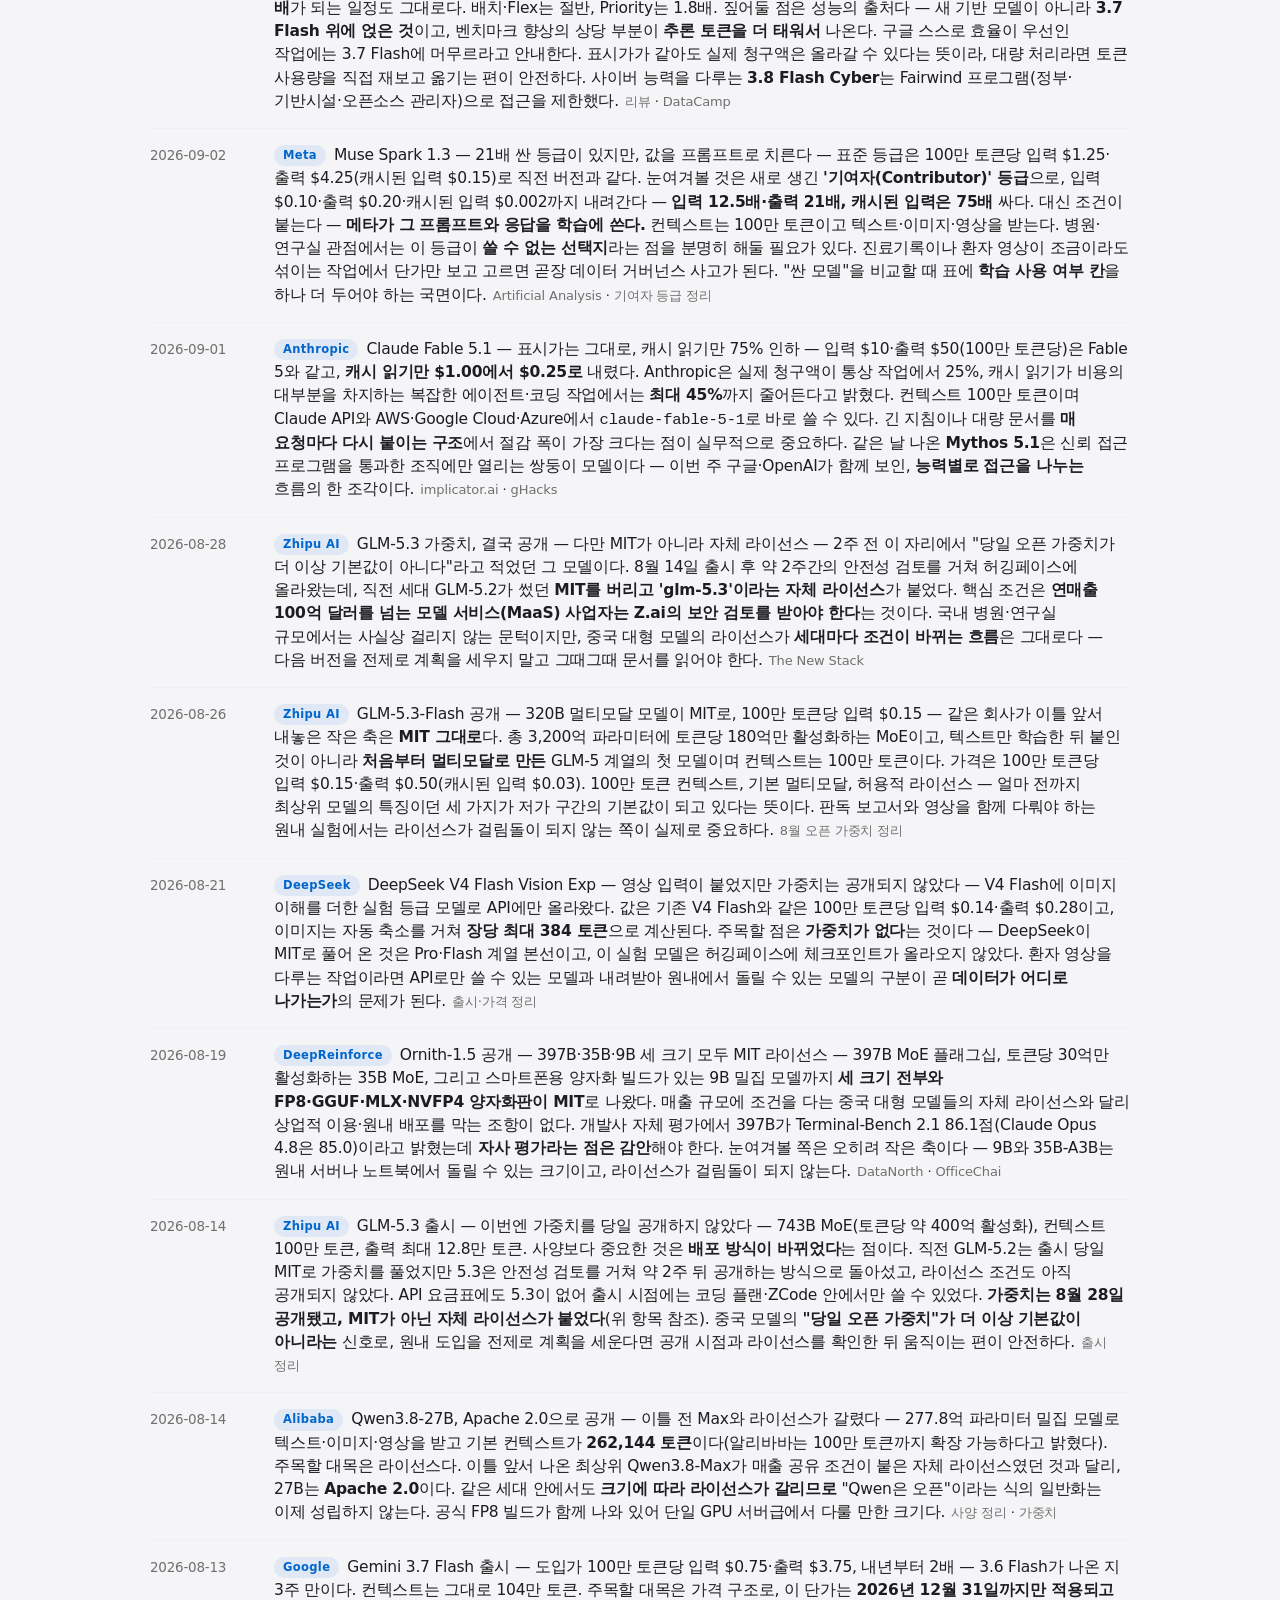
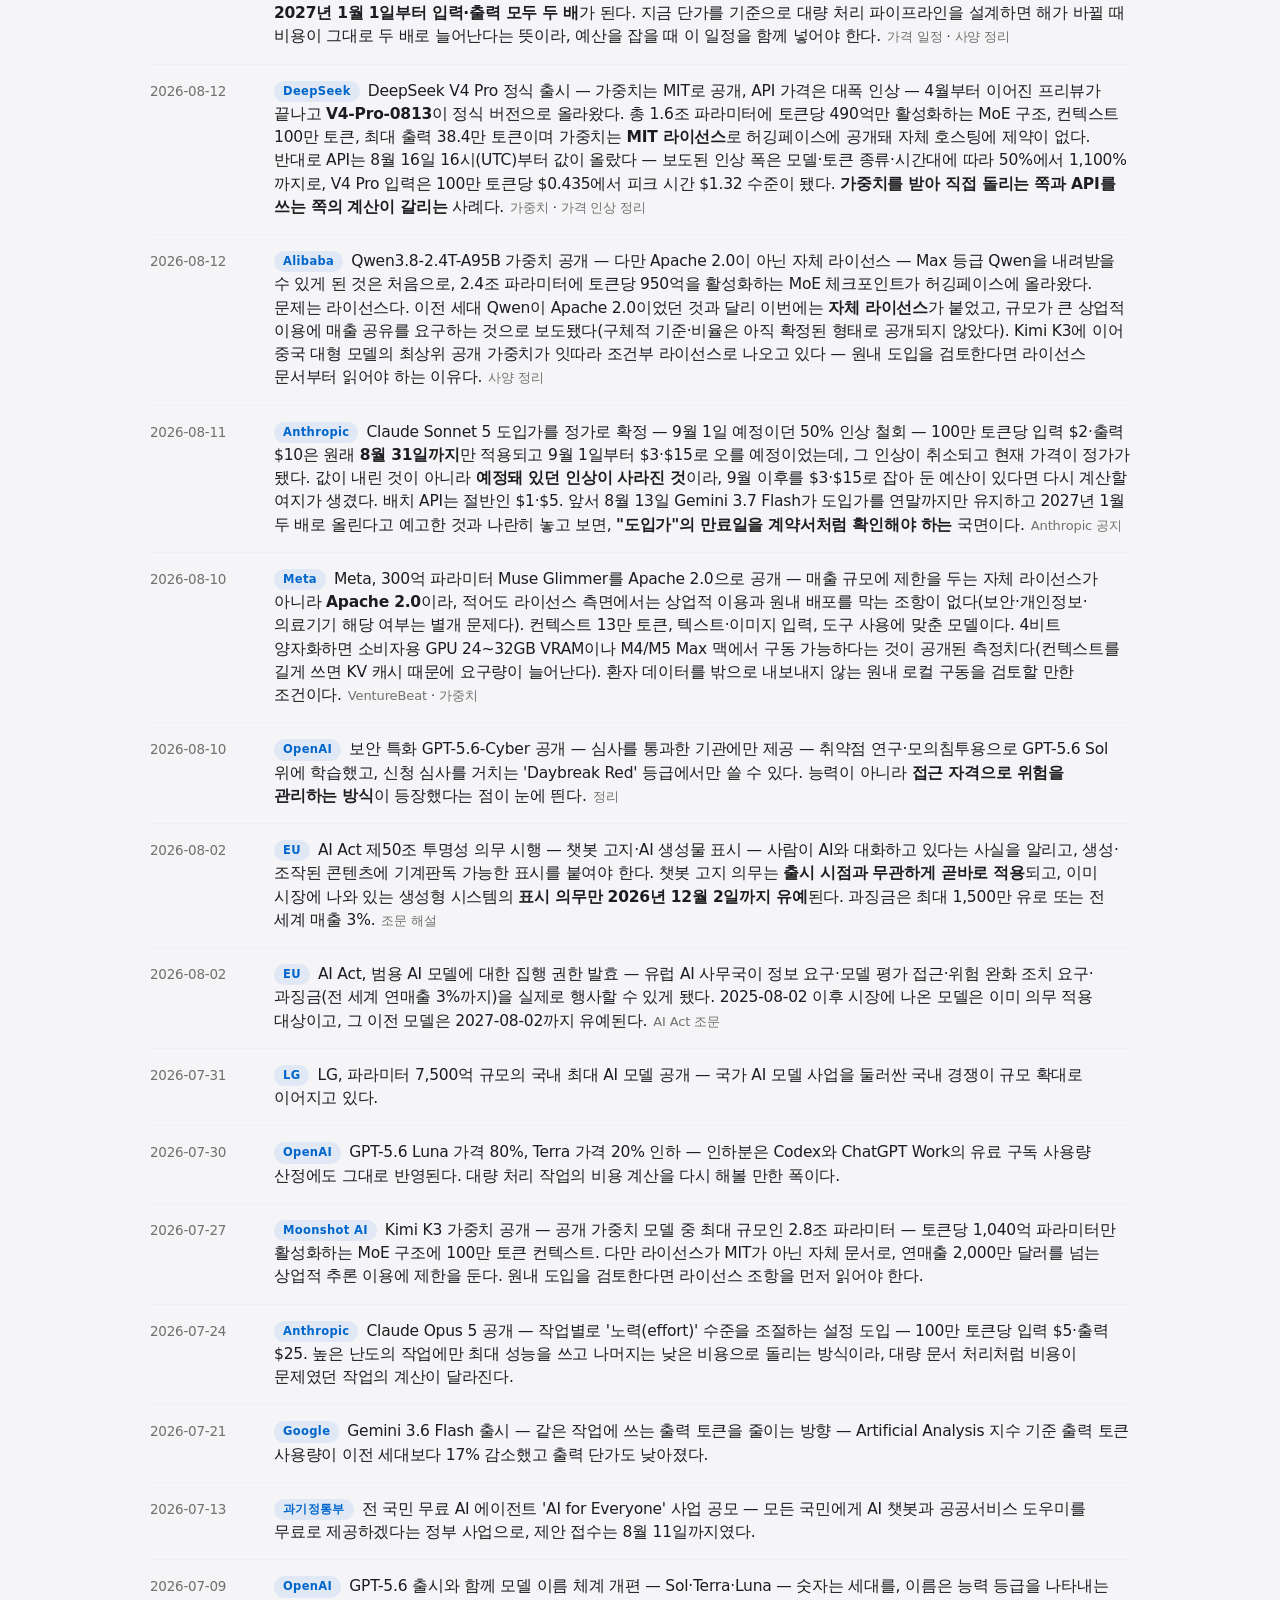
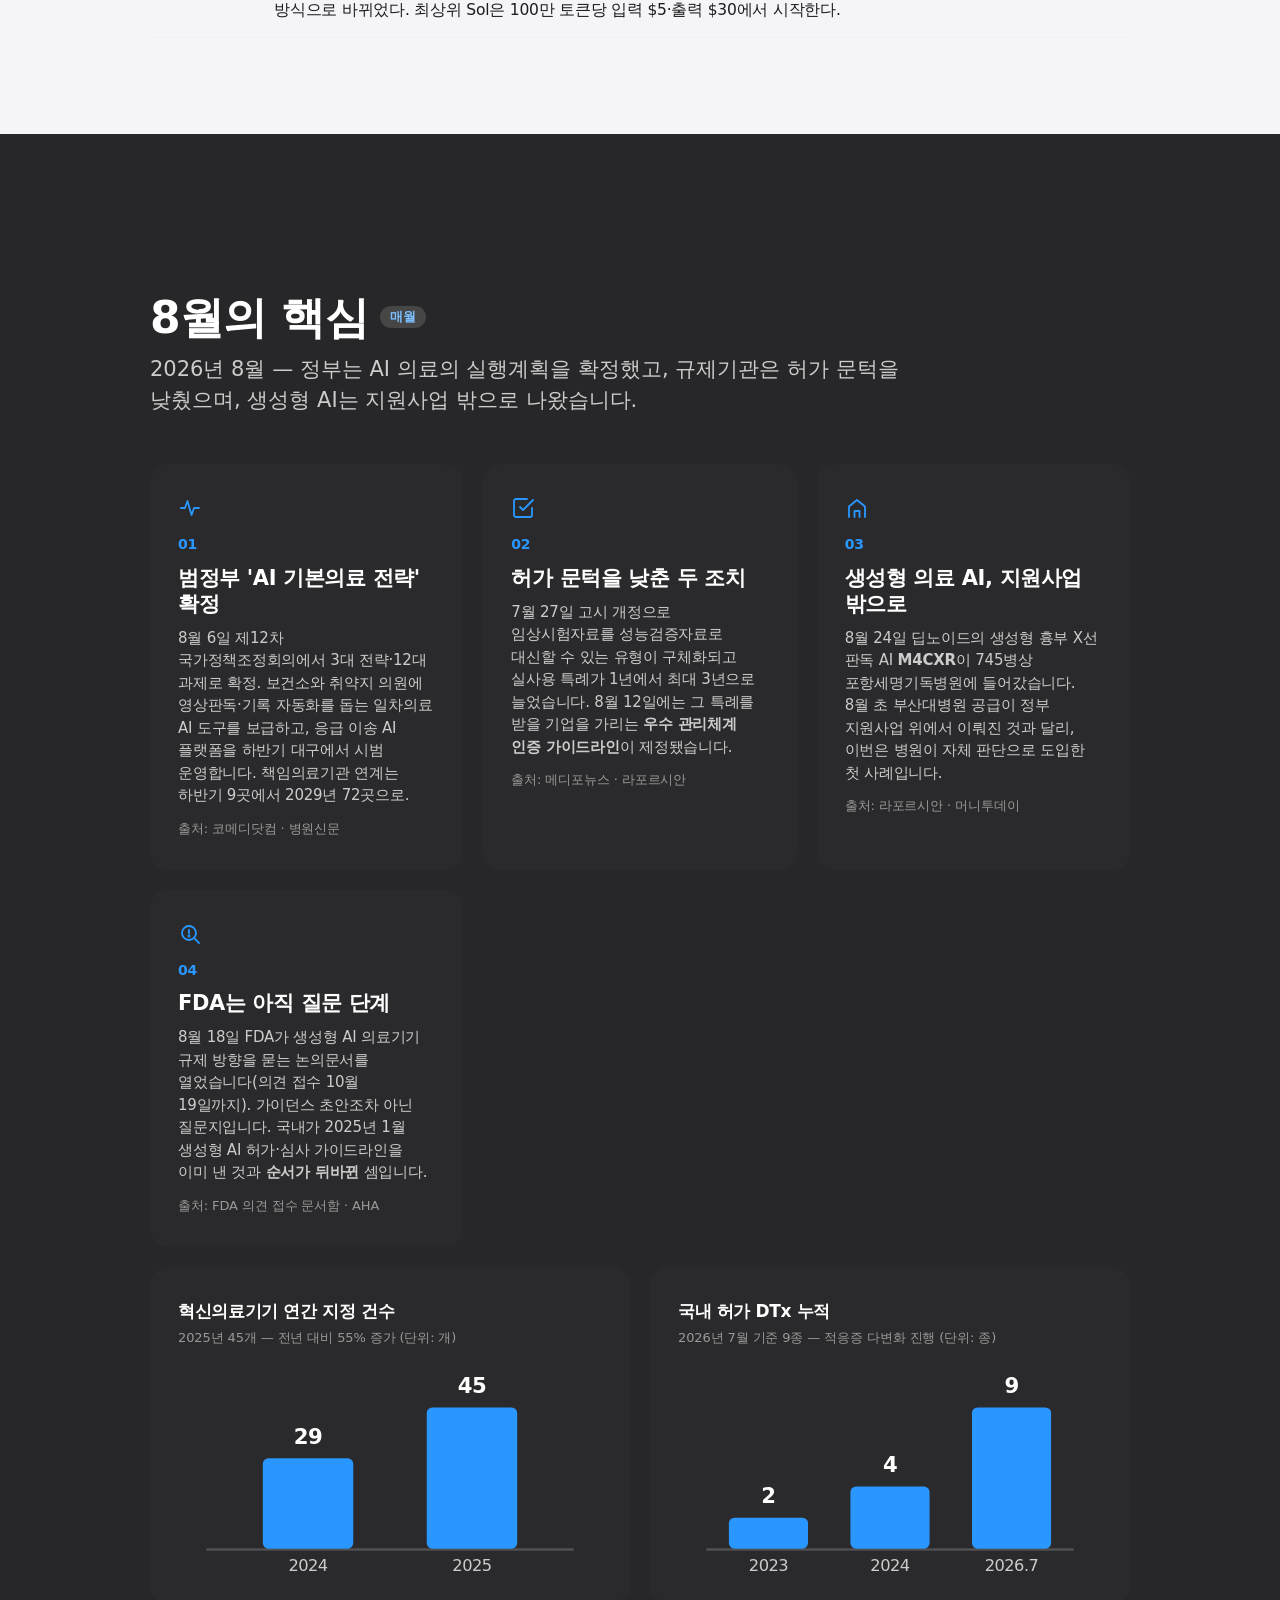
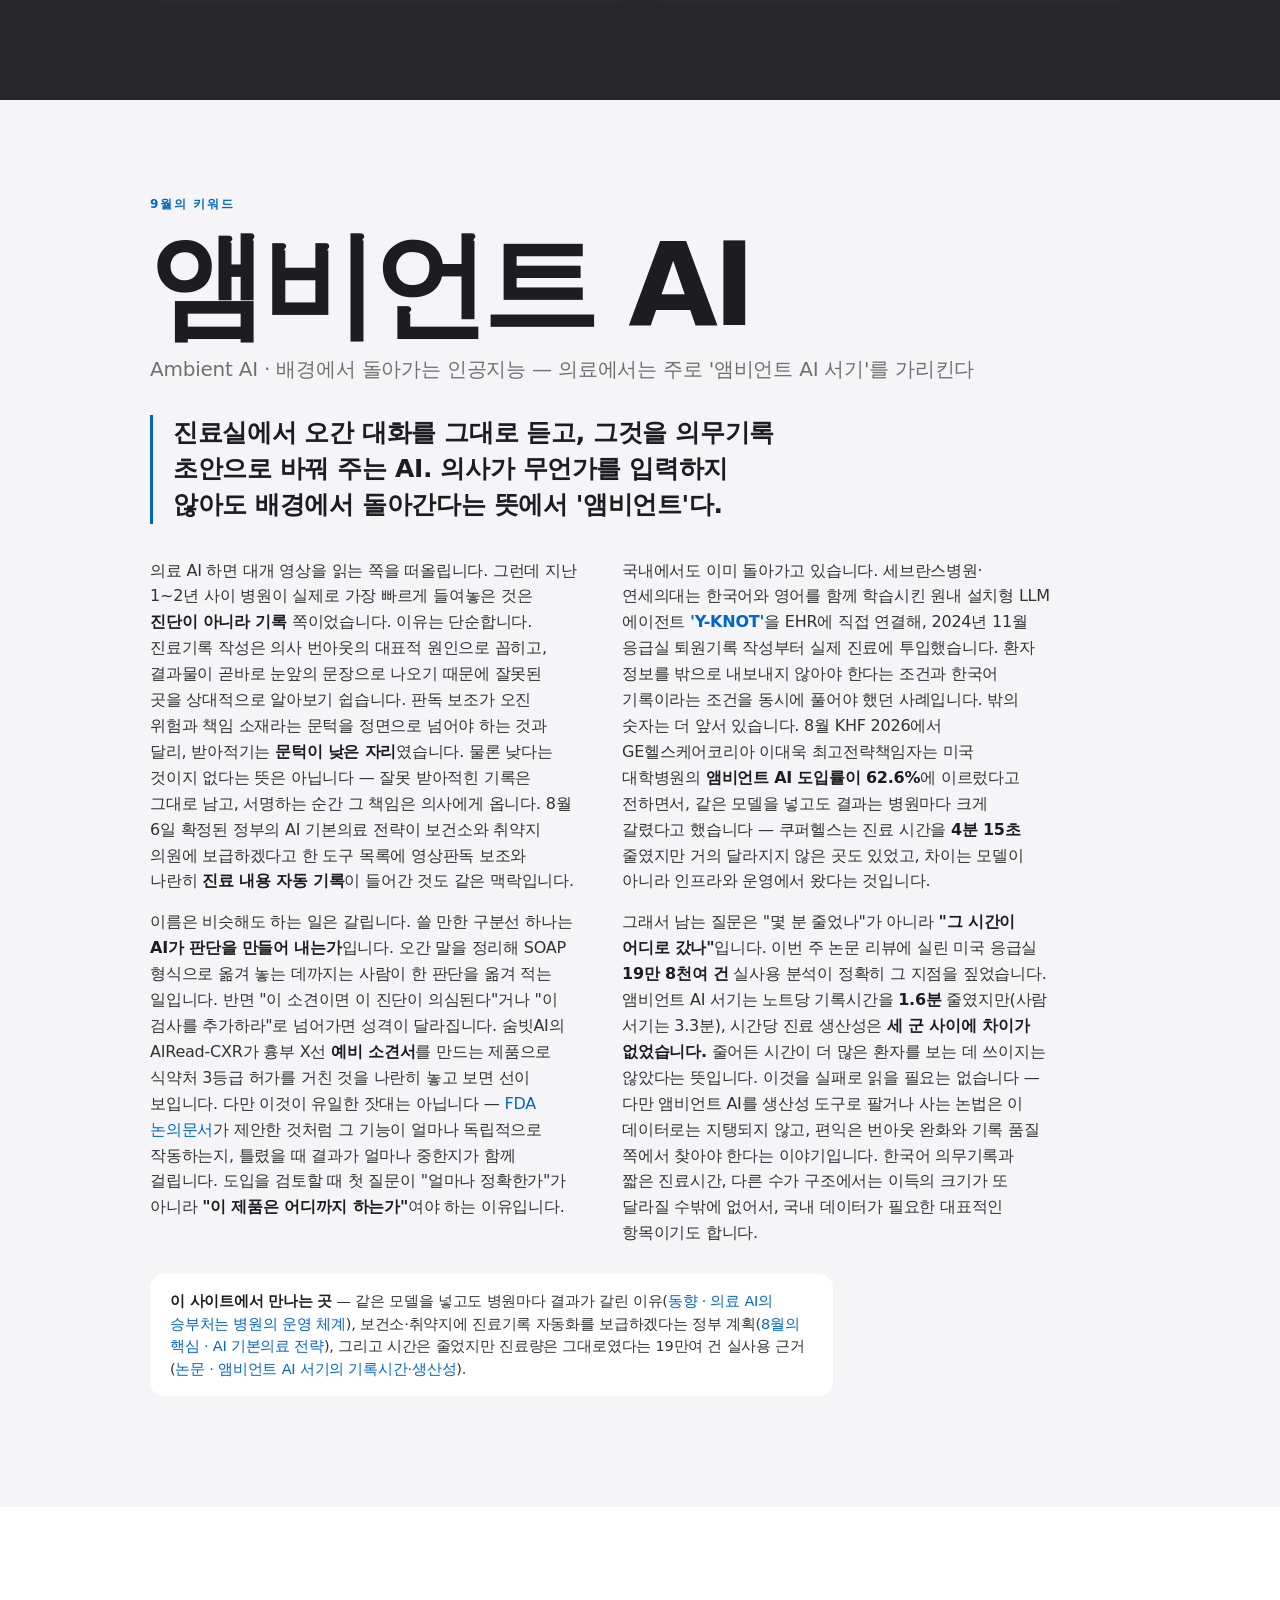
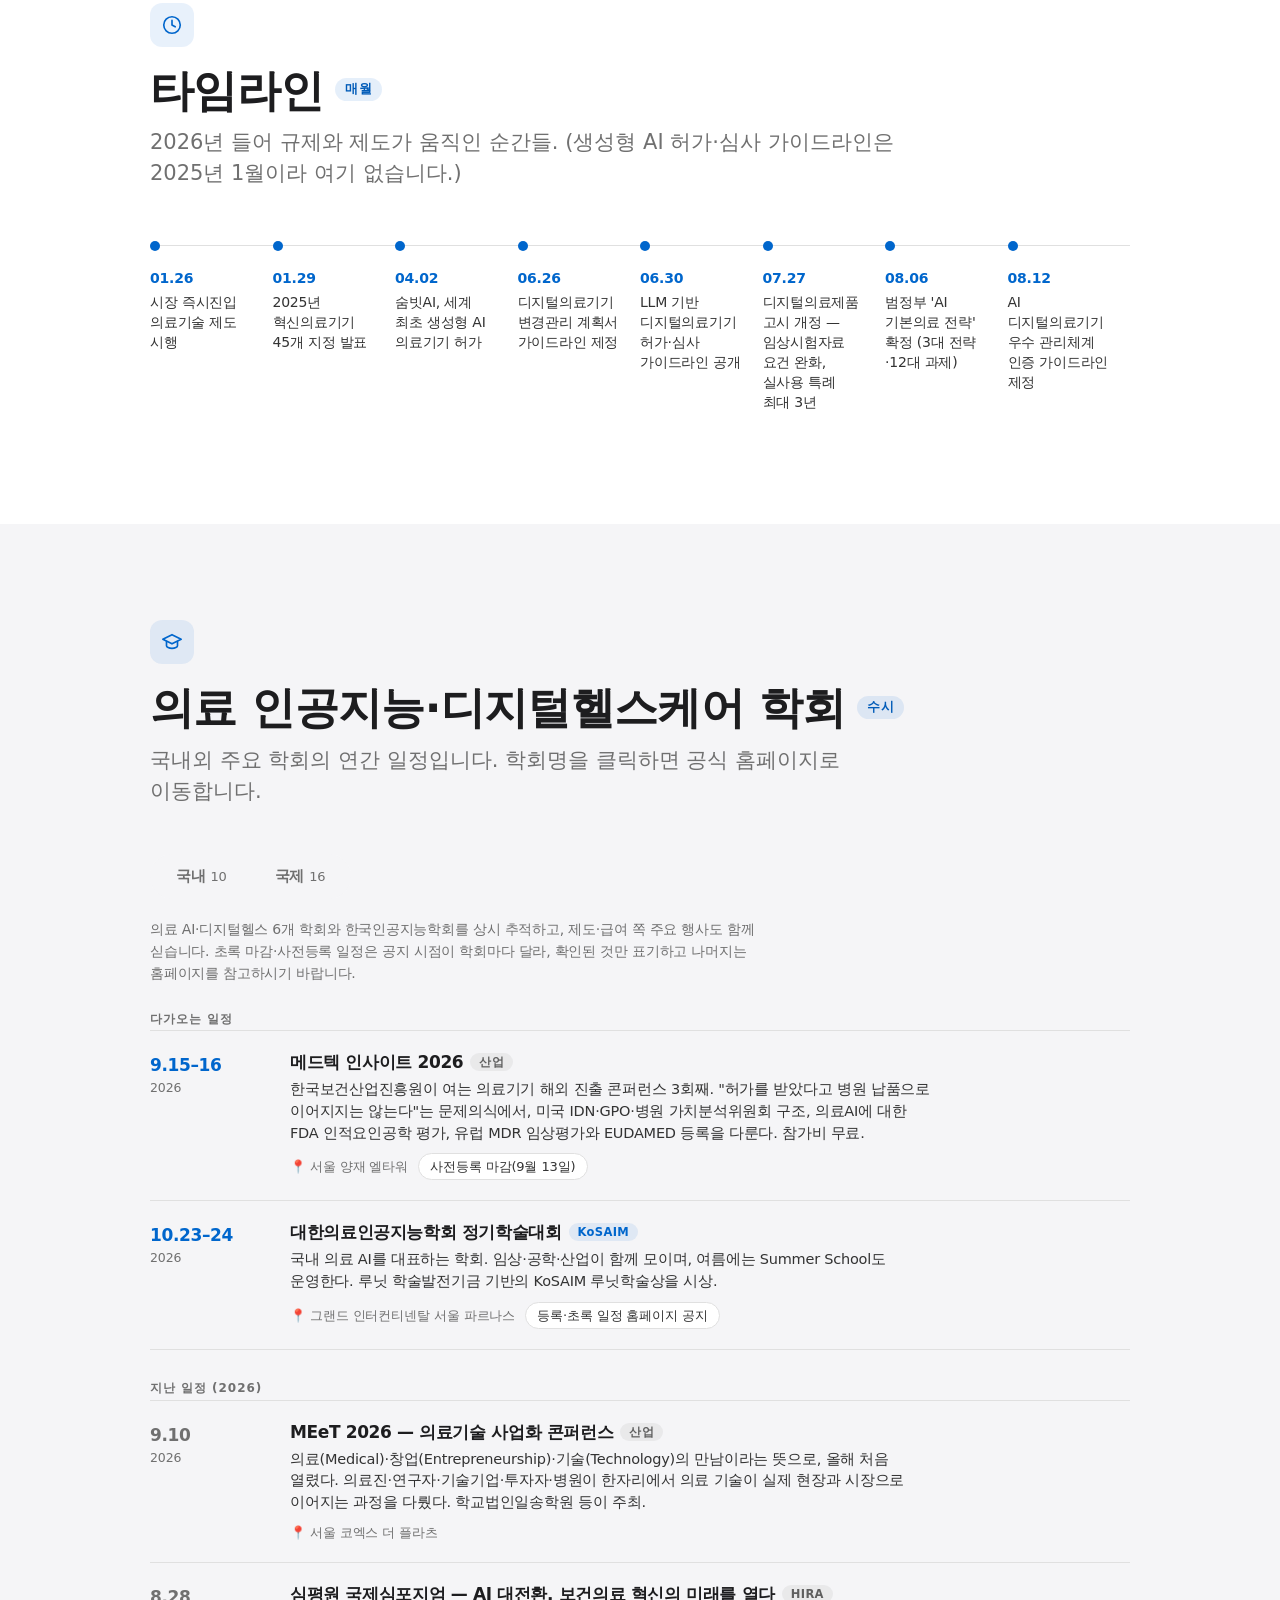
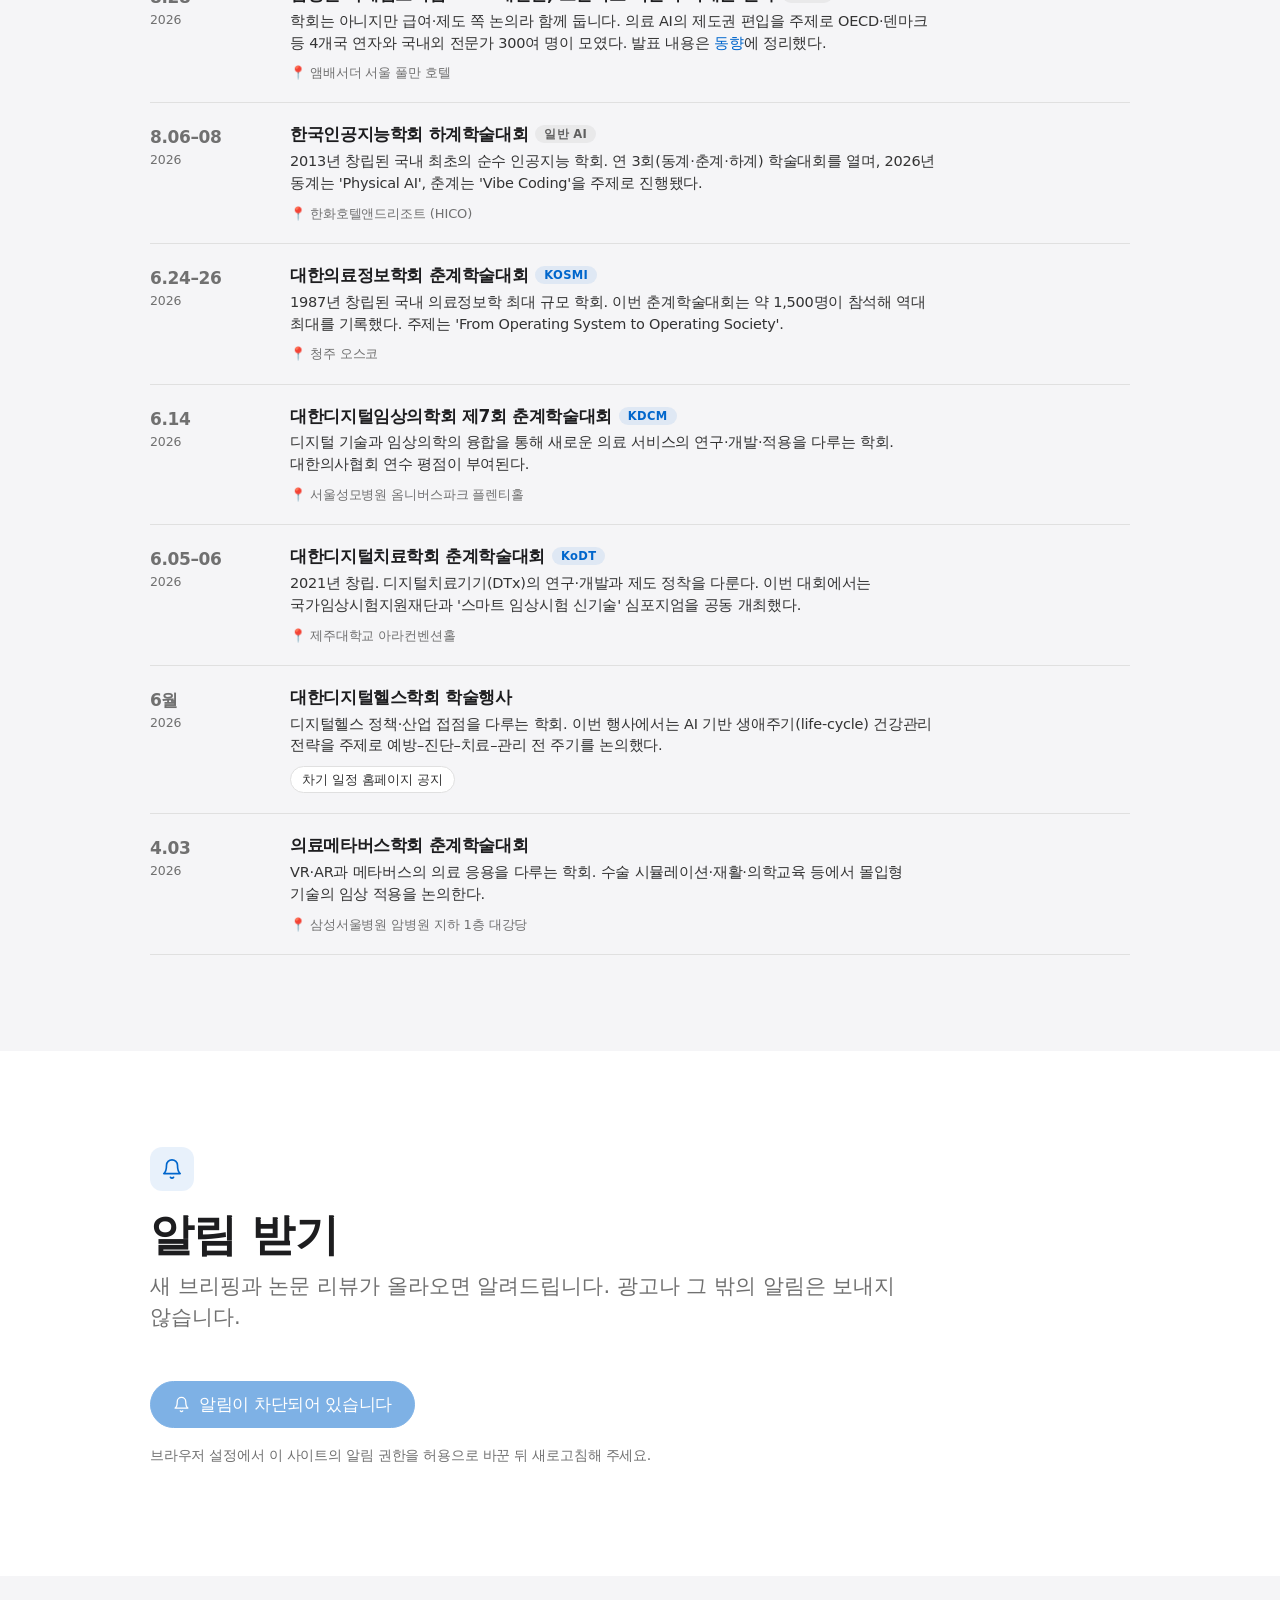
==== commit 4a706c98: "섹션 이름에 달을 표기 — '이달의 핵심/키워드'를 '8월의 핵심'·'9월의 키워드'로 (사용자 지시) 핵심은 끝난 달을 정리하므로 9월 중순에 '이달의 핵심' 아래 8월 내용이 " ====
--- a/index.html
+++ b/index.html
@@ -52,8 +52,8 @@
         <span class="dropdown" role="menu">
           <a href="/#news">동향</a>
           <a href="/#llm">LLM 브리핑</a>
-          <a href="/#highlights">이달의 핵심</a>
-          <a href="/#keyword">이달의 키워드</a>
+          <a href="/#highlights">월간 핵심</a>
+          <a href="/#keyword">월간 키워드</a>
           <a href="/#timeline">타임라인</a>
           <a href="/#academia">학회 일정</a>
         </span>
@@ -71,8 +71,8 @@
   <div class="subnav-inner">
     <a href="#news">동향</a>
     <a href="#llm">LLM 브리핑</a>
-    <a href="#highlights">이달의 핵심</a>
-    <a href="#keyword">이달의 키워드</a>
+    <a href="#highlights">월간 핵심</a>
+    <a href="#keyword">월간 키워드</a>
     <a href="#timeline">타임라인</a>
     <a href="#academia">학회 일정</a>
   </div>
@@ -832,11 +832,11 @@
     </div>
   </div>
 </section>
-<!-- ═══ 이달의 핵심 (dark) ═══ -->
+<!-- ═══ 월간 핵심 (dark) ═══ -->
 <section class="tile tile-dark" id="highlights">
   <div class="tile-inner">
     <div class="sec-badge reveal"><svg viewBox="0 0 24 24" aria-hidden="true"><polygon points="12 2 15.09 8.26 22 9.27 17 14.14 18.18 21.02 12 17.77 5.82 21.02 7 14.14 2 9.27 8.91 8.26 12 2"/></svg></div>
-    <h2 class="sec-head reveal">이달의 핵심<span class="cadence">매월</span></h2>
+    <h2 class="sec-head reveal">8월의 핵심<span class="cadence">매월</span></h2>
     <p class="sec-sub reveal">2026년 8월 — 정부는 AI 의료의 실행계획을 확정했고, 규제기관은 허가 문턱을 낮췄으며, 생성형 AI는 지원사업 밖으로 나왔습니다.</p>
     <div class="highlight-grid">
       <div class="highlight reveal">
@@ -905,10 +905,10 @@
     </div>
   </div>
 </section>
-<!-- ═══ 이달의 키워드 (parchment) ═══ -->
+<!-- ═══ 월간 키워드 (parchment) ═══ -->
 <section class="tile tile-parchment" id="keyword">
   <div class="tile-inner">
-    <h2 class="kw-heading reveal"><span class="kw-label">이달의 키워드</span><span class="kw-term">앰비언트 AI</span></h2>
+    <h2 class="kw-heading reveal"><span class="kw-label">9월의 키워드</span><span class="kw-term">앰비언트 AI</span></h2>
     <p class="kw-full reveal">Ambient AI · 배경에서 돌아가는 인공지능 — 의료에서는 주로 '앰비언트 AI 서기'를 가리킨다</p>
     <p class="kw-def reveal">진료실에서 오간 대화를 그대로 듣고, 그것을 의무기록 초안으로 바꿔 주는 AI. 의사가 무언가를 입력하지 않아도 배경에서 돌아간다는 뜻에서 '앰비언트'다.</p>
 
@@ -919,7 +919,7 @@
       <p class="reveal">그래서 남는 질문은 "몇 분 줄었나"가 아니라 <strong>"그 시간이 어디로 갔나"</strong>입니다. 이번 주 논문 리뷰에 실린 미국 응급실 <strong>19만 8천여 건</strong> 실사용 분석이 정확히 그 지점을 짚었습니다. 앰비언트 AI 서기는 노트당 기록시간을 <strong>1.6분</strong> 줄였지만(사람 서기는 3.3분), 시간당 진료 생산성은 <strong>세 군 사이에 차이가 없었습니다.</strong> 줄어든 시간이 더 많은 환자를 보는 데 쓰이지는 않았다는 뜻입니다. 이것을 실패로 읽을 필요는 없습니다 — 다만 앰비언트 AI를 생산성 도구로 팔거나 사는 논법은 이 데이터로는 지탱되지 않고, 편익은 번아웃 완화와 기록 품질 쪽에서 찾아야 한다는 이야기입니다. 한국어 의무기록과 짧은 진료시간, 다른 수가 구조에서는 이득의 크기가 또 달라질 수밖에 없어서, 국내 데이터가 필요한 대표적인 항목이기도 합니다.</p>
     </div>
 
-    <p class="kw-link reveal"><strong>이 사이트에서 만나는 곳</strong> — 같은 모델을 넣고도 병원마다 결과가 갈린 이유(<a href="#news">동향 · 의료 AI의 승부처는 병원의 운영 체계</a>), 보건소·취약지에 진료기록 자동화를 보급하겠다는 정부 계획(<a href="#highlights">이달의 핵심 · AI 기본의료 전략</a>), 그리고 시간은 줄었지만 진료량은 그대로였다는 19만여 건 실사용 근거(<a href="/papers/#ambient-ai-scribe-ed-documentation">논문 · 앰비언트 AI 서기의 기록시간·생산성</a>).</p>
+    <p class="kw-link reveal"><strong>이 사이트에서 만나는 곳</strong> — 같은 모델을 넣고도 병원마다 결과가 갈린 이유(<a href="#news">동향 · 의료 AI의 승부처는 병원의 운영 체계</a>), 보건소·취약지에 진료기록 자동화를 보급하겠다는 정부 계획(<a href="#highlights">8월의 핵심 · AI 기본의료 전략</a>), 그리고 시간은 줄었지만 진료량은 그대로였다는 19만여 건 실사용 근거(<a href="/papers/#ambient-ai-scribe-ed-documentation">논문 · 앰비언트 AI 서기의 기록시간·생산성</a>).</p>
   </div>
 </section>
 <!-- ═══ 타임라인 (parchment) ═══ -->
@@ -1241,7 +1241,7 @@
 <footer>
   <div class="tile-inner">
     <p>이 페이지는 공개 보도·공고 자료를 기반으로 정리한 동향 브리핑이며, 각 항목의 원문은 출처 링크에서 확인할 수 있습니다.</p>
-    <p>업데이트 주기 — 동향·LLM 브리핑·논문 리뷰는 <strong>매주 화요일</strong>, 이달의 키워드·핵심·타임라인은 <strong>매월</strong> 업데이트합니다. 학회 일정은 확정·변경될 때마다 반영합니다.</p>
+    <p>업데이트 주기 — 동향·LLM 브리핑·논문 리뷰는 <strong>매주 화요일</strong>, 월간 키워드·핵심·타임라인은 <strong>매월</strong> 업데이트합니다. 학회 일정은 확정·변경될 때마다 반영합니다.</p>
     <p>홈 화면에 앱처럼 설치할 수 있습니다 — <a href="/install/">설치 방법 보기</a></p>
     <p>최종 업데이트: 2026-09-15 · © 2026 AI &amp; Digital Healthcare Watch</p>
   </div>
